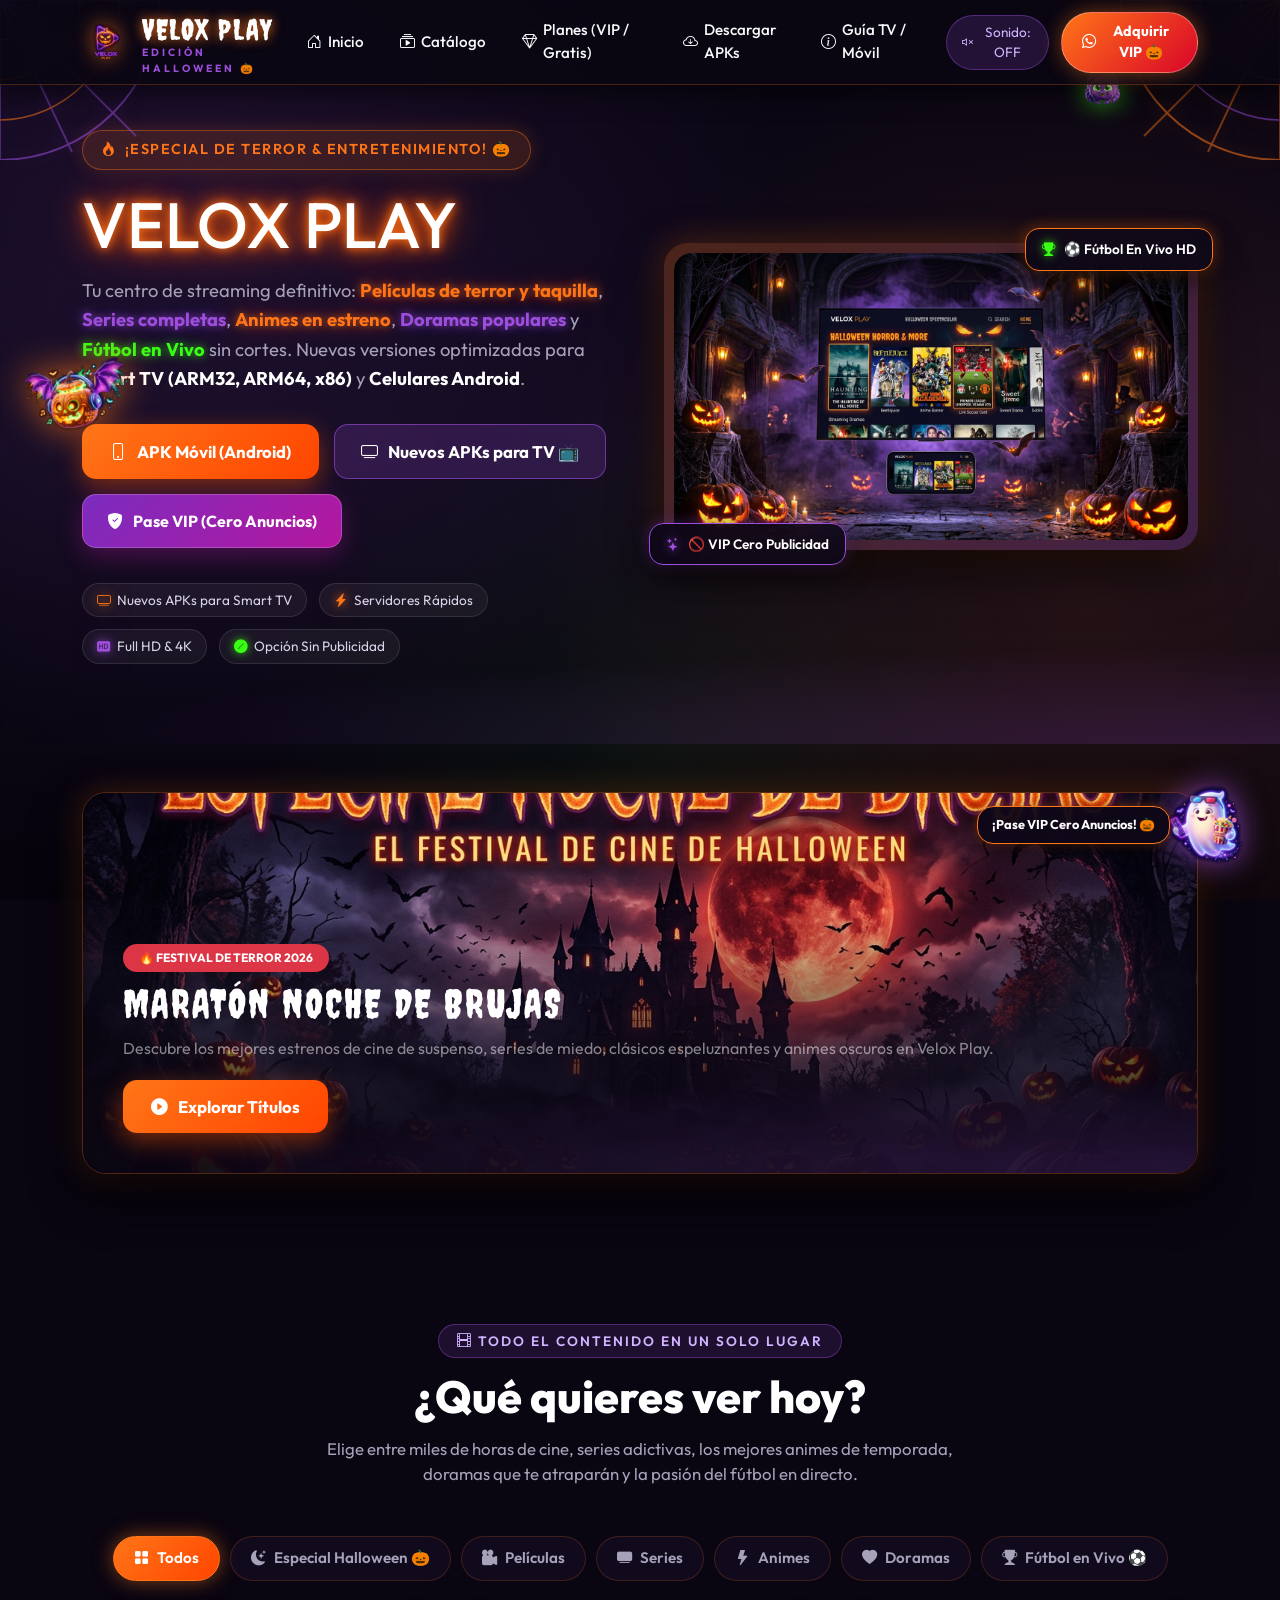
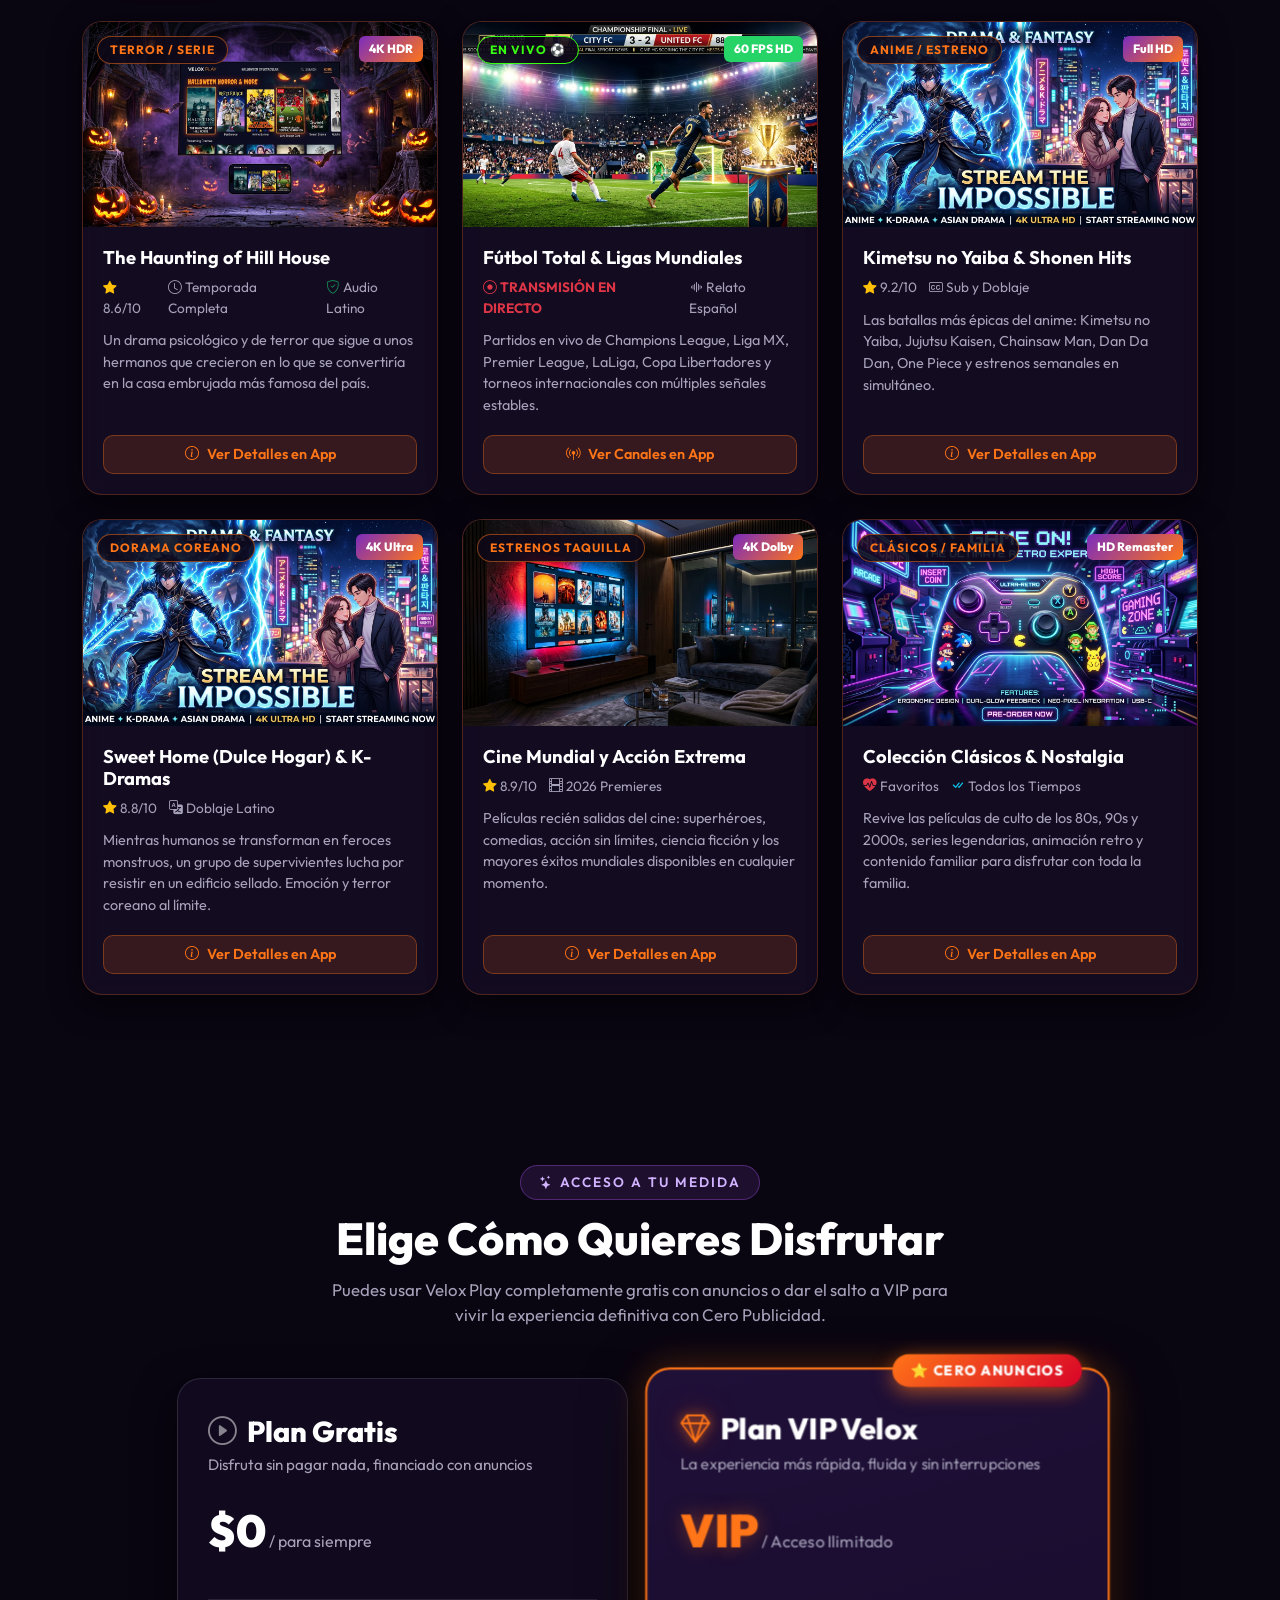
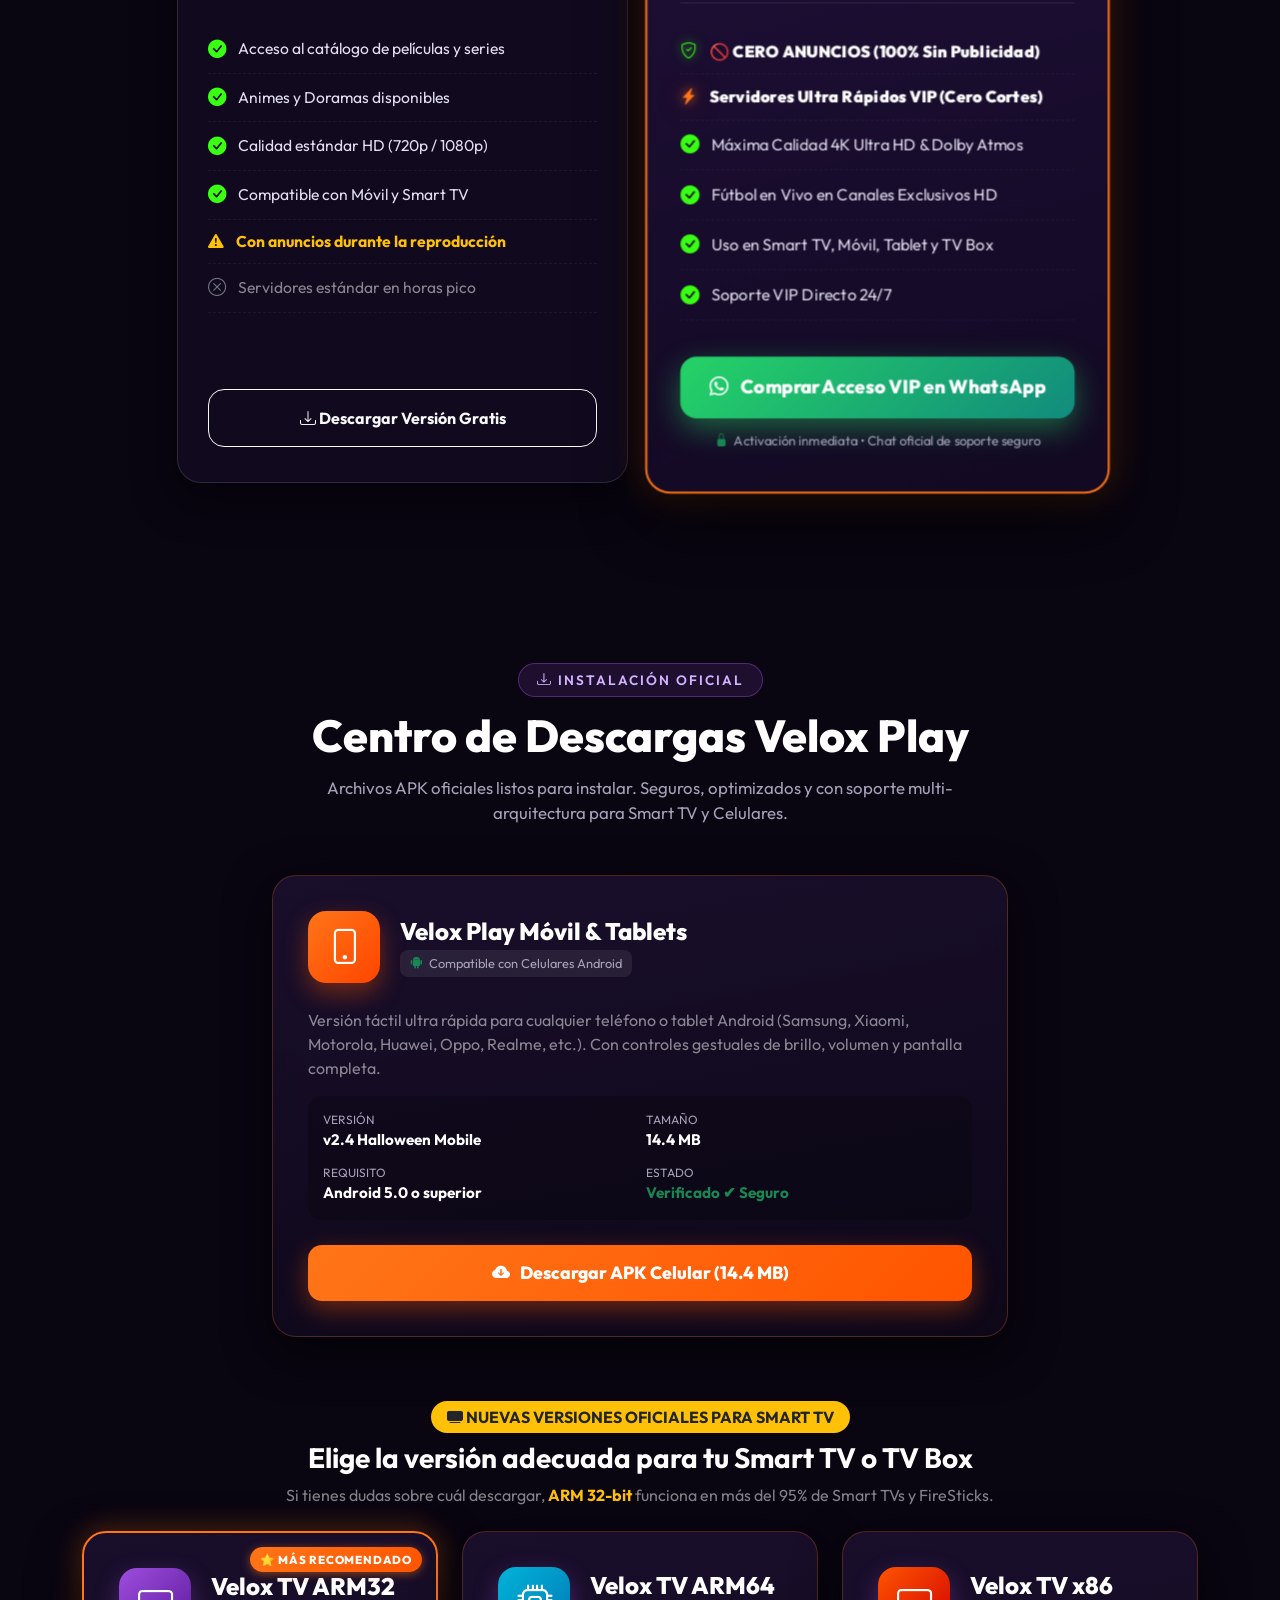
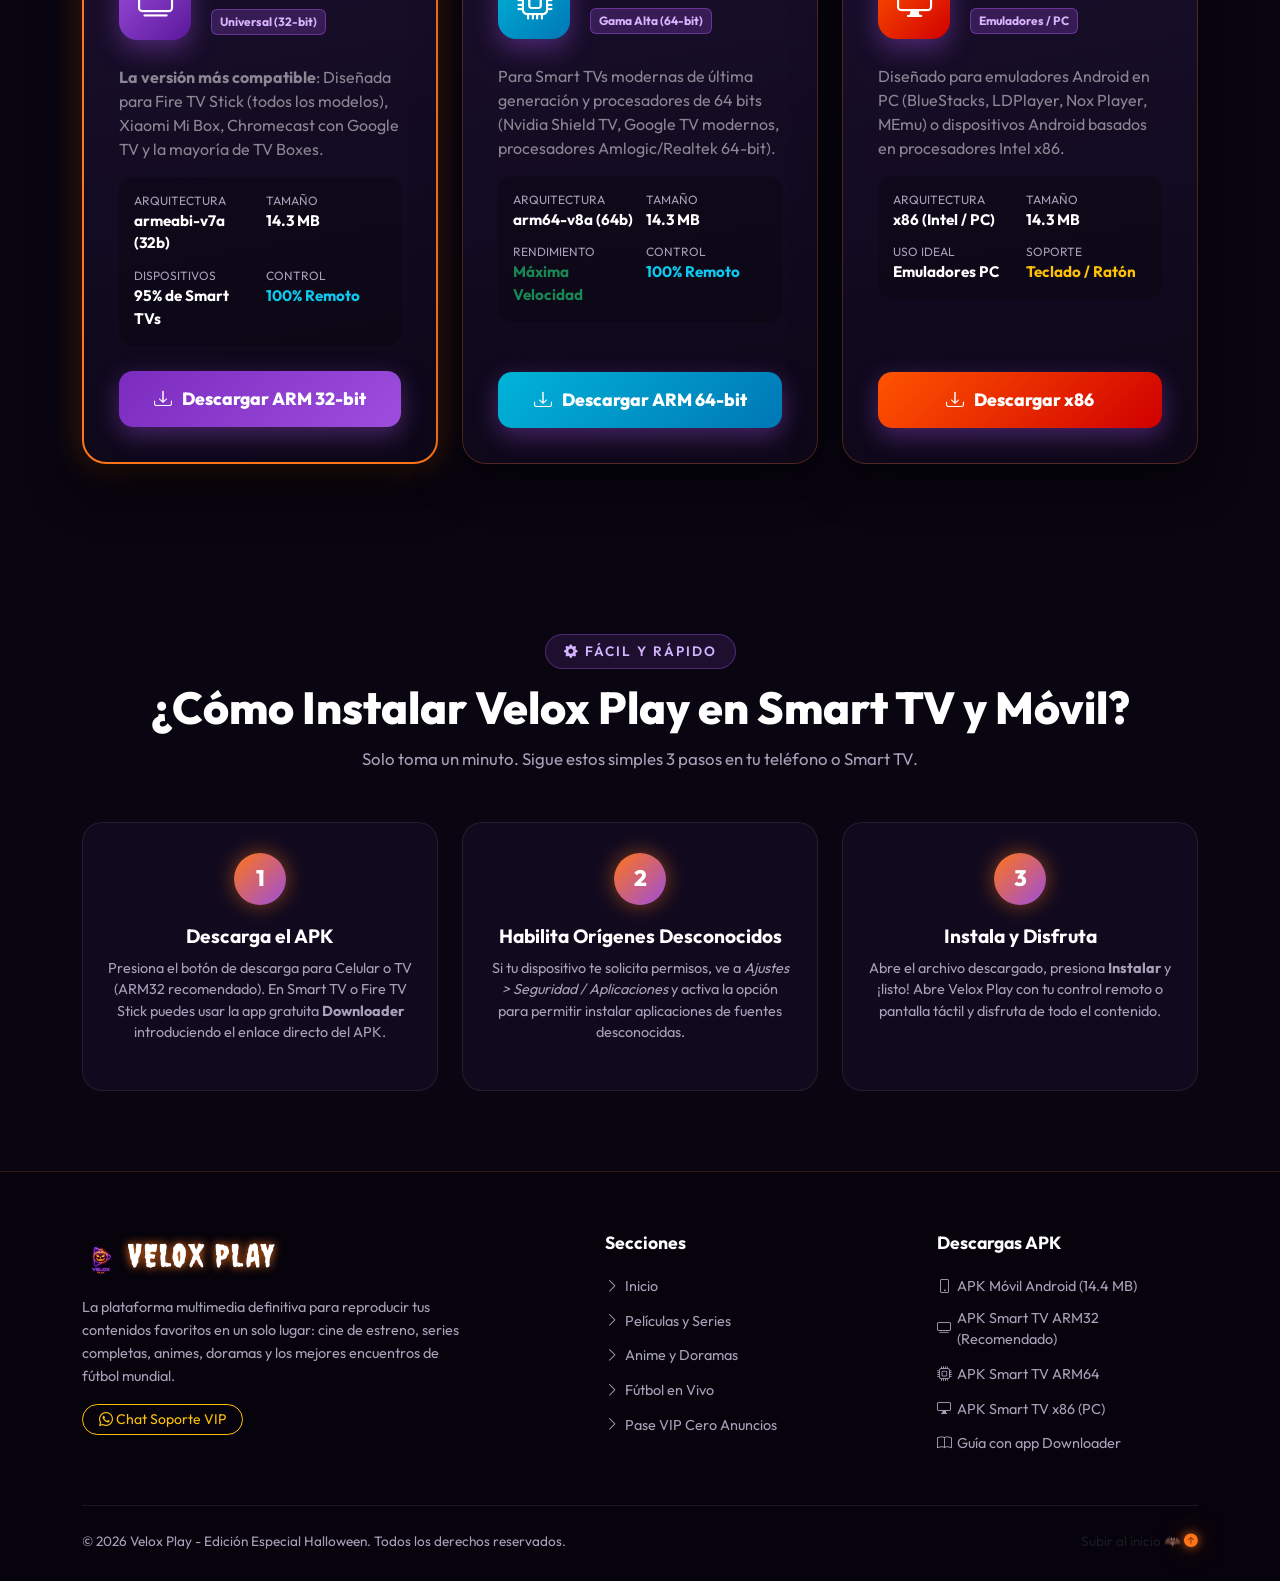
==== index.html @ fbe8f914 "Velox Play: Halloween & Navidad updates, Google verification, Analytics tags, moving animations" ====
<!DOCTYPE html>
<html lang="es">
<head>
  <meta charset="UTF-8">
  <meta name="viewport" content="width=device-width, initial-scale=1.0">
  <title>Velox Play 🎃 | Películas, Series, Anime, Doramas y Fútbol en Vivo (Edición Halloween)</title>
  <meta name="description" content="Descarga Velox Play Edición Especial Halloween. Disfruta de películas de terror y taquilla, series completas, animes, doramas y fútbol en vivo. APKs para Móvil y Smart TV (ARM32, ARM64, x86). Disponible Gratis con anuncios y VIP Cero Anuncios.">
  <meta name="keywords" content="Velox Play, streaming, peliculas terror, series, anime, doramas, futbol en vivo, halloween, apk tv arm32, apk tv arm64, apk tv x86, apk movil, vip cero anuncios">
  <meta name="theme-color" content="#ff7518">

  <!-- Google Search Console Verification -->
  <meta name="google-site-verification" content="zlQNjWE6OFHN865LurIUWlt7oC6sPOC-aTfbMzc9YiA" />

  <!-- Google Analytics / gtag.js Verification -->
  <script async src="https://www.googletagmanager.com/gtag/js?id=G-VELOXPLAY01"></script>
  <script>
    window.dataLayer = window.dataLayer || [];
    function gtag(){dataLayer.push(arguments);}
    gtag('js', new Date());

    gtag('config', 'G-VELOXPLAY01');
  </script>

  <!-- Open Graph / Redes Sociales -->
  <meta property="og:title" content="Velox Play 🎃 - Streaming de Películas, Anime, Doramas y Fútbol">
  <meta property="og:description" content="Disfruta de la mejor app de streaming para Celular y Smart TV. ¡Edición Especial Halloween!">
  <meta property="og:image" content="assets/hero_halloween.jpg">
  <meta property="og:type" content="website">

  <!-- Favicon Halloween -->
  <link rel="icon" type="image/png" href="assets/logo_halloween.png">

  <!-- Google Fonts: Creepster (Terror/Halloween) & Outfit (UI Moderna) -->
  <link rel="preconnect" href="https://fonts.googleapis.com">
  <link rel="preconnect" href="https://fonts.gstatic.com" crossorigin>
  <link href="https://fonts.googleapis.com/css2?family=Creepster&family=Outfit:wght@300;400;500;600;700;800;900&display=swap" rel="stylesheet">

  <!-- Bootstrap 5.3 CSS -->
  <link href="https://cdn.jsdelivr.net/npm/bootstrap@5.3.3/dist/css/bootstrap.min.css" rel="stylesheet" integrity="sha384-QWTKZyjpPEjISv5WaRU9OFeRpok6YctnYmDr5pNlyT2bRjXh0JMhjY6hW+ALEwIH" crossorigin="anonymous">

  <!-- Bootstrap Icons -->
  <link rel="stylesheet" href="https://cdn.jsdelivr.net/npm/bootstrap-icons@1.11.3/font/bootstrap-icons.min.css">

  <!-- Animate.css para Animaciones -->
  <link rel="stylesheet" href="https://cdnjs.cloudflare.com/ajax/libs/animate.css/4.1.1/animate.min.css"/>

  <!-- Estilos Personalizados Halloween -->
  <link rel="stylesheet" href="css/halloween.css">
</head>
<body>

  <!-- Telarañas Decorativas en las Esquinas -->
  <svg class="corner-web-left" viewBox="0 0 100 100" fill="none" xmlns="http://www.w3.org/2000/svg">
    <path d="M0,0 L100,0 M0,0 L0,100 M0,0 L85,85 M0,0 L95,45 M0,0 L45,95" stroke="#9d4edd" stroke-width="1.2" stroke-opacity="0.8"/>
    <path d="M25,0 C25,12 12,25 0,25" stroke="#ff7518" stroke-width="1" fill="none"/>
    <path d="M50,0 C50,26 26,50 0,50" stroke="#ff7518" stroke-width="1" fill="none"/>
    <path d="M75,0 C75,40 40,75 0,75" stroke="#ff7518" stroke-width="1" fill="none"/>
    <path d="M100,0 C100,55 55,100 0,100" stroke="#9d4edd" stroke-width="1.2" fill="none"/>
  </svg>

  <svg class="corner-web-right" viewBox="0 0 100 100" fill="none" xmlns="http://www.w3.org/2000/svg">
    <path d="M0,0 L100,0 M0,0 L0,100 M0,0 L85,85 M0,0 L95,45 M0,0 L45,95" stroke="#ff7518" stroke-width="1.2" stroke-opacity="0.8"/>
    <path d="M25,0 C25,12 12,25 0,25" stroke="#9d4edd" stroke-width="1" fill="none"/>
    <path d="M50,0 C50,26 26,50 0,50" stroke="#9d4edd" stroke-width="1" fill="none"/>
    <path d="M75,0 C75,40 40,75 0,75" stroke="#9d4edd" stroke-width="1" fill="none"/>
    <path d="M100,0 C100,55 55,100 0,100" stroke="#ff7518" stroke-width="1.2" fill="none"/>
  </svg>

  <!-- Canvas de Brasas y Partículas Místicas -->
  <canvas id="halloween-canvas"></canvas>

  <!-- Murciélagos Volando Animados -->
  <div class="bats-container" aria-hidden="true">
    <div class="bat">
      <svg viewBox="0 0 64 32">
        <path d="M32,16 C30,10 24,0 12,2 C0,4 2,18 10,22 C14,24 22,20 28,26 C30,28 34,28 36,26 C42,20 50,24 54,22 C62,18 64,4 52,2 C40,0 34,10 32,16 Z"/>
      </svg>
    </div>
    <div class="bat">
      <svg viewBox="0 0 64 32">
        <path d="M32,16 C30,10 24,0 12,2 C0,4 2,18 10,22 C14,24 22,20 28,26 C30,28 34,28 36,26 C42,20 50,24 54,22 C62,18 64,4 52,2 C40,0 34,10 32,16 Z"/>
      </svg>
    </div>
    <div class="bat">
      <svg viewBox="0 0 64 32">
        <path d="M32,16 C30,10 24,0 12,2 C0,4 2,18 10,22 C14,24 22,20 28,26 C30,28 34,28 36,26 C42,20 50,24 54,22 C62,18 64,4 52,2 C40,0 34,10 32,16 Z"/>
      </svg>
    </div>
    <div class="bat">
      <svg viewBox="0 0 64 32">
        <path d="M32,16 C30,10 24,0 12,2 C0,4 2,18 10,22 C14,24 22,20 28,26 C30,28 34,28 36,26 C42,20 50,24 54,22 C62,18 64,4 52,2 C40,0 34,10 32,16 Z"/>
      </svg>
    </div>
  </div>

  <!-- Brujita Voladora en Escoba (Animación Continua sin Fondo) -->
  <div class="witch-flying-container" aria-hidden="true">
    <img src="assets/witch_flying.png" alt="Brujita Voladora Velox" class="witch-img">
  </div>

  <!-- Arañita Colgante en Hilo de Seda (Animación de Balanceo y Descenso) -->
  <div class="spider-hanging-container" aria-hidden="true">
    <img src="assets/spider_hanging.png" alt="Arañita Velox Play" class="spider-img">
  </div>

  <!-- Calabaza Flotante con Alas de Murciélago y Auriculares (Sticker Interactivo) -->
  <div class="pumpkin-batwings-floating" title="¡Toca a la Calabaza Velox Play!">
    <img src="assets/pumpkin_batwings.png" alt="Calabaza Alada Velox Play" class="pumpkin-batwings-img">
  </div>

  <!-- Mascota Fantasma Flotante (Sticker Interactivo Sin Fondo) -->
  <div class="ghost-mascot-sticker" onclick="openVipWhatsApp('Sticker Fantasma')" title="¡Disfruta sin anuncios con VIP!">
    <div class="ghost-bubble">¡Pase VIP Cero Anuncios! 🎃</div>
    <img src="assets/ghost_streaming.png" alt="Fantasma Velox Play" class="ghost-img">
  </div>

  <!-- NAVBAR -->
  <nav class="navbar navbar-expand-lg navbar-dark navbar-halloween fixed-top">
    <div class="container">
      <a class="navbar-brand-custom" href="#inicio">
        <img src="assets/logo_halloween.png" alt="Velox Play Logo" class="brand-logo-img">
        <div>
          <span class="brand-text-main">VELOX PLAY</span>
          <span class="brand-text-sub">Edición Halloween 🎃</span>
        </div>
      </a>

      <button class="navbar-toggler" type="button" data-bs-toggle="collapse" data-bs-target="#navMenu" aria-controls="navMenu" aria-expanded="false" aria-label="Toggle navigation">
        <span class="navbar-toggler-icon"></span>
      </button>

      <div class="collapse navbar-collapse" id="navMenu">
        <ul class="navbar-nav ms-auto mb-2 mb-lg-0 align-items-lg-center gap-1">
          <li class="nav-item">
            <a class="nav-link nav-link-custom" href="#inicio"><i class="bi bi-house-door"></i> Inicio</a>
          </li>
          <li class="nav-item">
            <a class="nav-link nav-link-custom" href="#catalogo"><i class="bi bi-collection-play"></i> Catálogo</a>
          </li>
          <li class="nav-item">
            <a class="nav-link nav-link-custom" href="#planes"><i class="bi bi-gem"></i> Planes (VIP / Gratis)</a>
          </li>
          <li class="nav-item">
            <a class="nav-link nav-link-custom" href="#descargas"><i class="bi bi-cloud-arrow-down"></i> Descargar APKs</a>
          </li>
          <li class="nav-item">
            <a class="nav-link nav-link-custom" href="#instalacion"><i class="bi bi-info-circle"></i> Guía TV / Móvil</a>
          </li>
          <!-- Botón de Audio Sintetizado -->
          <li class="nav-item ms-lg-2 my-2 my-lg-0">
            <button id="sound-toggle-btn" class="btn-sound-toggle" title="Activar/Desactivar Sonido">
              <i class="bi bi-volume-mute"></i> <span>Sonido: OFF</span>
            </button>
          </li>
          <!-- Botón VIP Rápido en Navbar -->
          <li class="nav-item ms-lg-2">
            <button class="btn btn-nav-vip" onclick="openVipWhatsApp('Navbar')">
              <i class="bi bi-whatsapp"></i> Adquirir VIP 🎃
            </button>
          </li>
        </ul>
      </div>
    </div>
  </nav>

  <!-- HERO SECTION -->
  <header id="inicio" class="hero-section">
    <div class="container">
      <div class="row align-items-center g-5">
        <div class="col-lg-6 text-center text-lg-start">
          <div class="hero-badge animate__animated animate__fadeInDown">
            <i class="bi bi-fire"></i> ¡Especial de Terror & Entretenimiento! 🎃
          </div>

          <h1 class="neon-title mb-3">
            VELOX PLAY
          </h1>

          <p class="hero-subtitle">
            Tu centro de streaming definitivo: <strong class="glow-orange">Películas de terror y taquilla</strong>, 
            <strong class="glow-purple">Series completas</strong>, <strong class="glow-orange">Animes en estreno</strong>, 
            <strong class="glow-purple">Doramas populares</strong> y <strong class="glow-green">Fútbol en Vivo</strong> sin cortes.
            Nuevas versiones optimizadas para <strong class="text-white">Smart TV (ARM32, ARM64, x86)</strong> y <strong class="text-white">Celulares Android</strong>.
          </p>

          <!-- Botones de Acción Inmediata -->
          <div class="hero-cta-group justify-content-center justify-content-lg-start">
            <a href="apks/velox_play_movil.apk" class="btn-hero-download" download="velox_play_movil.apk">
              <i class="bi bi-phone"></i> APK Móvil (Android)
            </a>
            <a href="#descargas-tv" class="btn-hero-tv">
              <i class="bi bi-tv"></i> Nuevos APKs para TV 📺
            </a>
            <button class="btn-hero-vip" onclick="openVipWhatsApp('Hero VIP')">
              <i class="bi bi-shield-fill-check"></i> Pase VIP (Cero Anuncios)
            </button>
          </div>

          <!-- Mini Badges de Beneficios -->
          <div class="hero-badges-strip justify-content-center justify-content-lg-start">
            <span class="feature-mini-pill"><i class="bi bi-tv glow-orange"></i> Nuevos APKs para Smart TV</span>
            <span class="feature-mini-pill"><i class="bi bi-lightning-charge-fill glow-orange"></i> Servidores Rápidos</span>
            <span class="feature-mini-pill"><i class="bi bi-badge-hd-fill glow-purple"></i> Full HD & 4K</span>
            <span class="feature-mini-pill"><i class="bi bi-slash-circle-fill glow-green"></i> Opción Sin Publicidad</span>
          </div>
        </div>

        <!-- Showcase Visual con TV y Smartphone en Ambiente Halloween -->
        <div class="col-lg-6">
          <div class="hero-device-wrapper">
            <img src="assets/hero_halloween.jpg" alt="Velox Play en Smart TV y Móvil" class="hero-showcase-img">
            
            <!-- Badges Flotantes de Alto Impacto -->
            <div class="floating-showcase-badge badge-top-right">
              <i class="bi bi-trophy-fill glow-green"></i> ⚽ Fútbol En Vivo HD
            </div>
            <div class="floating-showcase-badge badge-bottom-left">
              <i class="bi bi-stars glow-purple"></i> 🚫 VIP Cero Publicidad
            </div>
          </div>
        </div>
      </div>
    </div>
    <!-- Niebla Fantasmagórica Rodante -->
    <div class="creepy-fog-overlay" aria-hidden="true"></div>
  </header>

  <!-- BANNER DESTACADO DE TEMPORADA HALLOWEEN -->
  <section class="container my-5">
    <div class="halloween-feature-banner">
      <img src="assets/halloween_special.jpg" alt="Especial Noche de Brujas" class="banner-bg-img">
      <div class="creepy-fog-overlay" aria-hidden="true"></div>
      <div class="banner-overlay-content">
        <div>
          <span class="badge bg-danger text-white px-3 py-2 rounded-pill mb-2">🔥 FESTIVAL DE TERROR 2026</span>
          <h2 class="font-spooky fs-1 text-white mb-2">MARATÓN NOCHE DE BRUJAS</h2>
          <p class="text-white-50 mb-0 max-w-500">
            Descubre los mejores estrenos de cine de suspenso, series de miedo, clásicos espeluznantes y animes oscuros en Velox Play.
          </p>
        </div>
        <div>
          <a href="#catalogo" class="btn btn-hero-download">
            <i class="bi bi-play-circle-fill"></i> Explorar Títulos
          </a>
        </div>
      </div>
    </div>
  </section>

  <!-- SECCIÓN CATÁLOGO Y CONTENIDO -->
  <section id="catalogo" class="content-section">
    <div class="container">
      <div class="section-spooky-header">
        <span class="section-badge"><i class="bi bi-film"></i> Todo el Contenido en un Solo Lugar</span>
        <h2 class="section-title">¿Qué quieres ver hoy?</h2>
        <p class="section-subtitle">
          Elige entre miles de horas de cine, series adictivas, los mejores animes de temporada, doramas que te atraparán y la pasión del fútbol en directo.
        </p>
      </div>

      <!-- Filtros por Categoría -->
      <div class="halloween-tabs-nav">
        <button class="halloween-tab-btn active" data-filter="all">
          <i class="bi bi-grid-fill"></i> Todos
        </button>
        <button class="halloween-tab-btn" data-filter="halloween">
          <i class="bi bi-moon-stars-fill"></i> Especial Halloween 🎃
        </button>
        <button class="halloween-tab-btn" data-filter="peliculas">
          <i class="bi bi-camera-reels-fill"></i> Películas
        </button>
        <button class="halloween-tab-btn" data-filter="series">
          <i class="bi bi-tv-fill"></i> Series
        </button>
        <button class="halloween-tab-btn" data-filter="anime">
          <i class="bi bi-lightning-fill"></i> Animes
        </button>
        <button class="halloween-tab-btn" data-filter="doramas">
          <i class="bi bi-heart-fill"></i> Doramas
        </button>
        <button class="halloween-tab-btn" data-filter="futbol">
          <i class="bi bi-trophy-fill"></i> Fútbol en Vivo ⚽
        </button>
      </div>

      <!-- Tarjetas de Contenido Interactivas -->
      <div class="row g-4" id="contentCardsGrid">

        <!-- 1. Especial Halloween: The Haunting of Hill House -->
        <div class="col-md-6 col-lg-4 content-card-col" data-category="halloween series">
          <div class="content-card">
            <div class="content-card-poster">
              <img src="assets/hero_halloween.jpg" alt="Terror en Hill House">
              <span class="card-badge-category">Terror / Serie</span>
              <span class="card-badge-quality">4K HDR</span>
              <div class="card-play-overlay">
                <div class="play-circle-btn"><i class="bi bi-play-fill"></i></div>
              </div>
            </div>
            <div class="content-card-body">
              <h3 class="card-title-custom">The Haunting of Hill House</h3>
              <div class="card-info-meta">
                <span><i class="bi bi-star-fill text-warning"></i> 8.6/10</span>
                <span><i class="bi bi-clock"></i> Temporada Completa</span>
                <span><i class="bi bi-shield-check text-success"></i> Audio Latino</span>
              </div>
              <p class="card-desc-custom">
                Un drama psicológico y de terror que sigue a unos hermanos que crecieron en lo que se convertiría en la casa embrujada más famosa del país.
              </p>
              <button class="btn-card-action btn-preview-trigger" 
                      data-title="The Haunting of Hill House"
                      data-category="Especial Halloween / Series"
                      data-quality="4K Ultra HD"
                      data-desc="Una obra maestra del terror contemporáneo disponible con todos sus episodios en audio latino y subtitulado sin cortes."
                      data-img="assets/hero_halloween.jpg">
                <i class="bi bi-info-circle"></i> Ver Detalles en App
              </button>
            </div>
          </div>
        </div>

        <!-- 2. Fútbol en Vivo: Champions League & Clásicos -->
        <div class="col-md-6 col-lg-4 content-card-col" data-category="futbol deportes">
          <div class="content-card">
            <div class="content-card-poster">
              <img src="assets/soccer_banner.jpg" alt="Fútbol En Vivo">
              <span class="card-badge-category" style="color: #39ff14; border-color: #39ff14;">EN VIVO ⚽</span>
              <span class="card-badge-quality" style="background: #25d366;">60 FPS HD</span>
              <div class="card-play-overlay">
                <div class="play-circle-btn" style="background: #25d366;"><i class="bi bi-broadcast"></i></div>
              </div>
            </div>
            <div class="content-card-body">
              <h3 class="card-title-custom">Fútbol Total & Ligas Mundiales</h3>
              <div class="card-info-meta">
                <span class="text-danger fw-bold"><i class="bi bi-record-circle"></i> TRANSMISIÓN EN DIRECTO</span>
                <span><i class="bi bi-soundwave"></i> Relato Español</span>
              </div>
              <p class="card-desc-custom">
                Partidos en vivo de Champions League, Liga MX, Premier League, LaLiga, Copa Libertadores y torneos internacionales con múltiples señales estables.
              </p>
              <button class="btn-card-action btn-preview-trigger"
                      data-title="Señales Deportivas en Directo"
                      data-category="Fútbol y Deportes en Vivo"
                      data-quality="1080p 60 FPS"
                      data-desc="Canales deportivos exclusivos 24/7 sin caídas para ver todos los partidos de tu equipo favorito en pantalla gigante o celular."
                      data-img="assets/soccer_banner.jpg">
                <i class="bi bi-broadcast-pin"></i> Ver Canales en App
              </button>
            </div>
          </div>
        </div>

        <!-- 3. Anime Especial: Demon Slayer & Jujutsu Kaisen -->
        <div class="col-md-6 col-lg-4 content-card-col" data-category="anime">
          <div class="content-card">
            <div class="content-card-poster">
              <img src="assets/anime_dorama.jpg" alt="Anime Demon Slayer">
              <span class="card-badge-category">Anime / Estreno</span>
              <span class="card-badge-quality">Full HD</span>
              <div class="card-play-overlay">
                <div class="play-circle-btn"><i class="bi bi-play-fill"></i></div>
              </div>
            </div>
            <div class="content-card-body">
              <h3 class="card-title-custom">Kimetsu no Yaiba & Shonen Hits</h3>
              <div class="card-info-meta">
                <span><i class="bi bi-star-fill text-warning"></i> 9.2/10</span>
                <span><i class="bi bi-badge-cc"></i> Sub y Doblaje</span>
              </div>
              <p class="card-desc-custom">
                Las batallas más épicas del anime: Kimetsu no Yaiba, Jujutsu Kaisen, Chainsaw Man, Dan Da Dan, One Piece y estrenos semanales en simultáneo.
              </p>
              <button class="btn-card-action btn-preview-trigger"
                      data-title="Anime Zone: Demon Slayer & Hits"
                      data-category="Anime en Emisión y Finalizados"
                      data-quality="Full HD 1080p"
                      data-desc="Capítulos estrenados al día, catálogo completo de películas de anime, audio original en japonés subtitulado y doblajes latinos oficiales."
                      data-img="assets/anime_dorama.jpg">
                <i class="bi bi-info-circle"></i> Ver Detalles en App
              </button>
            </div>
          </div>
        </div>

        <!-- 4. Doramas: Sweet Home & Estamos Muertos -->
        <div class="col-md-6 col-lg-4 content-card-col" data-category="doramas series halloween">
          <div class="content-card">
            <div class="content-card-poster">
              <img src="assets/anime_dorama.jpg" alt="Dorama Sweet Home">
              <span class="card-badge-category">Dorama Coreano</span>
              <span class="card-badge-quality">4K Ultra</span>
              <div class="card-play-overlay">
                <div class="play-circle-btn"><i class="bi bi-play-fill"></i></div>
              </div>
            </div>
            <div class="content-card-body">
              <h3 class="card-title-custom">Sweet Home (Dulce Hogar) & K-Dramas</h3>
              <div class="card-info-meta">
                <span><i class="bi bi-star-fill text-warning"></i> 8.8/10</span>
                <span><i class="bi bi-translate"></i> Doblaje Latino</span>
              </div>
              <p class="card-desc-custom">
                Mientras humanos se transforman en feroces monstruos, un grupo de supervivientes lucha por resistir en un edificio sellado. Emoción y terror coreano al límite.
              </p>
              <button class="btn-card-action btn-preview-trigger"
                      data-title="Sweet Home & K-Dramas Exclusivos"
                      data-category="Doramas / K-Drama"
                      data-quality="4K Ultra HD"
                      data-desc="Los mejores doramas de amor, fantasía, apocalipsis zombie y comedia romántica con subtítulos profesionales y doblaje."
                      data-img="assets/anime_dorama.jpg">
                <i class="bi bi-info-circle"></i> Ver Detalles en App
              </button>
            </div>
          </div>
        </div>

        <!-- 5. Películas de Taquilla & Estrenos -->
        <div class="col-md-6 col-lg-4 content-card-col" data-category="peliculas">
          <div class="content-card">
            <div class="content-card-poster">
              <img src="assets/hero_bg.jpg" alt="Películas de Taquilla">
              <span class="card-badge-category">Estrenos Taquilla</span>
              <span class="card-badge-quality">4K Dolby</span>
              <div class="card-play-overlay">
                <div class="play-circle-btn"><i class="bi bi-play-fill"></i></div>
              </div>
            </div>
            <div class="content-card-body">
              <h3 class="card-title-custom">Cine Mundial y Acción Extrema</h3>
              <div class="card-info-meta">
                <span><i class="bi bi-star-fill text-warning"></i> 8.9/10</span>
                <span><i class="bi bi-film"></i> 2026 Premieres</span>
              </div>
              <p class="card-desc-custom">
                Películas recién salidas del cine: superhéroes, comedias, acción sin límites, ciencia ficción y los mayores éxitos mundiales disponibles en cualquier momento.
              </p>
              <button class="btn-card-action btn-preview-trigger"
                      data-title="Películas de Taquilla 2026"
                      data-category="Cine y Estrenos"
                      data-quality="4K Ultra HD + Dolby Atmos"
                      data-desc="Disfruta del catálogo de cine más amplio en tu idioma y con la mejor resolución disponible."
                      data-img="assets/hero_bg.jpg">
                <i class="bi bi-info-circle"></i> Ver Detalles en App
              </button>
            </div>
          </div>
        </div>

        <!-- 6. Retro & Entretenimiento Familiar -->
        <div class="col-md-6 col-lg-4 content-card-col" data-category="series peliculas">
          <div class="content-card">
            <div class="content-card-poster">
              <img src="assets/retro_games.jpg" alt="Clásicos y Entretenimiento">
              <span class="card-badge-category">Clásicos / Familia</span>
              <span class="card-badge-quality">HD Remaster</span>
              <div class="card-play-overlay">
                <div class="play-circle-btn"><i class="bi bi-play-fill"></i></div>
              </div>
            </div>
            <div class="content-card-body">
              <h3 class="card-title-custom">Colección Clásicos & Nostalgia</h3>
              <div class="card-info-meta">
                <span><i class="bi bi-heart-pulse-fill text-danger"></i> Favoritos</span>
                <span><i class="bi bi-check-all text-info"></i> Todos los Tiempos</span>
              </div>
              <p class="card-desc-custom">
                Revive las películas de culto de los 80s, 90s y 2000s, series legendarias, animación retro y contenido familiar para disfrutar con toda la familia.
              </p>
              <button class="btn-card-action btn-preview-trigger"
                      data-title="Colección Retro & Clásicos"
                      data-category="Clásicos y Familia"
                      data-quality="HD Remasterizado"
                      data-desc="Títulos que marcaron generaciones listos para ver con excelente sonido y video remasterizado."
                      data-img="assets/retro_games.jpg">
                <i class="bi bi-info-circle"></i> Ver Detalles en App
              </button>
            </div>
          </div>
        </div>

      </div>
    </div>
  </section>

  <!-- SECCIÓN PLANES (GRATIS vs VIP) -->
  <section id="planes" class="pricing-section">
    <div class="container">
      <div class="section-spooky-header">
        <span class="section-badge"><i class="bi bi-stars"></i> Acceso a Tu Medida</span>
        <h2 class="section-title">Elige Cómo Quieres Disfrutar</h2>
        <p class="section-subtitle">
          Puedes usar Velox Play completamente gratis con anuncios o dar el salto a VIP para vivir la experiencia definitiva con Cero Publicidad.
        </p>
      </div>

      <div class="row g-4 align-items-stretch justify-content-center">
        <!-- PLAN GRATIS CON ANUNCIOS -->
        <div class="col-lg-5 col-md-6">
          <div class="pricing-card-free">
            <div class="plan-header">
              <h3 class="plan-title"><i class="bi bi-play-circle text-white-50"></i> Plan Gratis</h3>
              <p class="plan-tagline">Disfruta sin pagar nada, financiado con anuncios</p>
              <div class="plan-price-box">
                <span class="plan-price-free">$0</span>
                <span class="plan-period">/ para siempre</span>
              </div>
            </div>

            <ul class="plan-features-list">
              <li class="plan-feature-item">
                <i class="bi bi-check-circle-fill"></i> Acceso al catálogo de películas y series
              </li>
              <li class="plan-feature-item">
                <i class="bi bi-check-circle-fill"></i> Animes y Doramas disponibles
              </li>
              <li class="plan-feature-item">
                <i class="bi bi-check-circle-fill"></i> Calidad estándar HD (720p / 1080p)
              </li>
              <li class="plan-feature-item">
                <i class="bi bi-check-circle-fill"></i> Compatible con Móvil y Smart TV
              </li>
              <li class="plan-feature-item text-warning">
                <i class="bi bi-exclamation-triangle-fill text-warning"></i> <strong>Con anuncios durante la reproducción</strong>
              </li>
              <li class="plan-feature-item text-white-50">
                <i class="bi bi-x-circle"></i> Servidores estándar en horas pico
              </li>
            </ul>

            <a href="#descargas" class="btn btn-outline-light w-100 py-3 rounded-4 fw-bold">
              <i class="bi bi-download"></i> Descargar Versión Gratis
            </a>
          </div>
        </div>

        <!-- PLAN VIP CERO ANUNCIOS -->
        <div class="col-lg-5 col-md-6">
          <div class="pricing-card-vip">
            <div class="vip-ribbon">⭐ CERO ANUNCIOS</div>

            <div class="plan-header">
              <h3 class="plan-title"><i class="bi bi-gem glow-orange"></i> Plan VIP Velox</h3>
              <p class="plan-tagline">La experiencia más rápida, fluida y sin interrupciones</p>
              <div class="plan-price-box">
                <span class="plan-price-vip">VIP</span>
                <span class="plan-period">/ Acceso Ilimitado</span>
              </div>
            </div>

            <ul class="plan-features-list">
              <li class="plan-feature-item highlight-vip">
                <i class="bi bi-shield-check glow-green"></i> <strong>🚫 CERO ANUNCIOS (100% Sin Publicidad)</strong>
              </li>
              <li class="plan-feature-item highlight-vip">
                <i class="bi bi-lightning-charge-fill glow-orange"></i> <strong>Servidores Ultra Rápidos VIP (Cero Cortes)</strong>
              </li>
              <li class="plan-feature-item">
                <i class="bi bi-check-circle-fill"></i> Máxima Calidad 4K Ultra HD & Dolby Atmos
              </li>
              <li class="plan-feature-item">
                <i class="bi bi-check-circle-fill"></i> Fútbol en Vivo en Canales Exclusivos HD
              </li>
              <li class="plan-feature-item">
                <i class="bi bi-check-circle-fill"></i> Uso en Smart TV, Móvil, Tablet y TV Box
              </li>
              <li class="plan-feature-item">
                <i class="bi bi-check-circle-fill"></i> Soporte VIP Directo 24/7
              </li>
            </ul>

            <!-- BOTÓN DE COMPRA VÍA WHATSAPP SIN EXPOSICIÓN DEL NÚMERO -->
            <button class="btn-buy-vip-whatsapp" onclick="openVipWhatsApp('Tarjeta VIP')">
              <i class="bi bi-whatsapp"></i> Comprar Acceso VIP en WhatsApp
            </button>

            <div class="vip-security-note">
              <i class="bi bi-lock-fill text-success"></i> Activación inmediata • Chat oficial de soporte seguro
            </div>
          </div>
        </div>
      </div>
    </div>
  </section>

  <!-- SECCIÓN DESCARGAS (NUEVOS APKS SMART TV & MÓVIL) -->
  <section id="descargas" class="download-section">
    <div class="container">
      <div class="section-spooky-header">
        <span class="section-badge"><i class="bi bi-download"></i> Instalación Oficial</span>
        <h2 class="section-title">Centro de Descargas Velox Play</h2>
        <p class="section-subtitle">
          Archivos APK oficiales listos para instalar. Seguros, optimizados y con soporte multi-arquitectura para Smart TV y Celulares.
        </p>
      </div>

      <!-- DESCARGA PRINCIPAL CELULAR -->
      <div class="row g-4 justify-content-center mb-5">
        <div class="col-lg-8">
          <div class="apk-card">
            <div class="apk-card-top">
              <div class="apk-icon-box mobile-icon">
                <i class="bi bi-phone"></i>
              </div>
              <div class="apk-title-info">
                <h3>Velox Play Móvil & Tablets</h3>
                <span class="apk-meta-badge"><i class="bi bi-android2 text-success"></i> Compatible con Celulares Android</span>
              </div>
            </div>

            <p class="text-white-50 mb-3">
              Versión táctil ultra rápida para cualquier teléfono o tablet Android (Samsung, Xiaomi, Motorola, Huawei, Oppo, Realme, etc.). Con controles gestuales de brillo, volumen y pantalla completa.
            </p>

            <div class="apk-details-grid">
              <div class="apk-detail-item">
                <span class="apk-detail-label">Versión</span>
                <span class="apk-detail-val">v2.4 Halloween Mobile</span>
              </div>
              <div class="apk-detail-item">
                <span class="apk-detail-label">Tamaño</span>
                <span class="apk-detail-val">14.4 MB</span>
              </div>
              <div class="apk-detail-item">
                <span class="apk-detail-label">Requisito</span>
                <span class="apk-detail-val">Android 5.0 o superior</span>
              </div>
              <div class="apk-detail-item">
                <span class="apk-detail-label">Estado</span>
                <span class="apk-detail-val text-success">Verificado ✔ Seguro</span>
              </div>
            </div>

            <a href="apks/velox_play_movil.apk" class="btn-apk-download" download="velox_play_movil.apk">
              <i class="bi bi-cloud-arrow-down-fill"></i> Descargar APK Celular (14.4 MB)
            </a>
          </div>
        </div>
      </div>

      <!-- NUEVAS VERSIONES DE SMART TV (ARM32, ARM64, X86) -->
      <div id="descargas-tv" class="pt-3">
        <div class="text-center mb-4">
          <span class="badge bg-warning text-dark px-3 py-2 rounded-pill fw-bold text-uppercase fs-6">
            <i class="bi bi-tv-fill"></i> Nuevas Versiones Oficiales para Smart TV
          </span>
          <h3 class="text-white fw-bold mt-2">Elige la versión adecuada para tu Smart TV o TV Box</h3>
          <p class="text-white-50">Si tienes dudas sobre cuál descargar, <strong class="text-warning">ARM 32-bit</strong> funciona en más del 95% de Smart TVs y FireSticks.</p>
        </div>

        <div class="row g-4 justify-content-center">

          <!-- 1. TV ARM 32-BIT (RECOMENDADO / MÁS COMPATIBLE) -->
          <div class="col-lg-4 col-md-6">
            <div class="apk-card apk-card-tv-recommended">
              <div class="recommended-arch-tag">⭐ Más Recomendado</div>
              <div class="apk-card-top">
                <div class="apk-icon-box tv-icon">
                  <i class="bi bi-tv"></i>
                </div>
                <div class="apk-title-info">
                  <h3>Velox TV ARM32</h3>
                  <span class="arch-pill">Universal (32-bit)</span>
                </div>
              </div>

              <p class="text-white-50 mb-3">
                <strong>La versión más compatible</strong>: Diseñada para Fire TV Stick (todos los modelos), Xiaomi Mi Box, Chromecast con Google TV y la mayoría de TV Boxes.
              </p>

              <div class="apk-details-grid">
                <div class="apk-detail-item">
                  <span class="apk-detail-label">Arquitectura</span>
                  <span class="apk-detail-val">armeabi-v7a (32b)</span>
                </div>
                <div class="apk-detail-item">
                  <span class="apk-detail-label">Tamaño</span>
                  <span class="apk-detail-val">14.3 MB</span>
                </div>
                <div class="apk-detail-item">
                  <span class="apk-detail-label">Dispositivos</span>
                  <span class="apk-detail-val">95% de Smart TVs</span>
                </div>
                <div class="apk-detail-item">
                  <span class="apk-detail-label">Control</span>
                  <span class="apk-detail-val text-info">100% Remoto</span>
                </div>
              </div>

              <a href="apks/velox_play_tv_arm32.apk" class="btn-apk-download btn-tv-download" download="velox_play_tv_arm32.apk">
                <i class="bi bi-download"></i> Descargar ARM 32-bit
              </a>
            </div>
          </div>

          <!-- 2. TV ARM 64-BIT (SMART TV DE GAMA ALTA) -->
          <div class="col-lg-4 col-md-6">
            <div class="apk-card">
              <div class="apk-card-top">
                <div class="apk-icon-box tv-icon" style="background: linear-gradient(135deg, #00b4d8 0%, #0077b6 100%);">
                  <i class="bi bi-cpu"></i>
                </div>
                <div class="apk-title-info">
                  <h3>Velox TV ARM64</h3>
                  <span class="arch-pill">Gama Alta (64-bit)</span>
                </div>
              </div>

              <p class="text-white-50 mb-3">
                Para Smart TVs modernas de última generación y procesadores de 64 bits (Nvidia Shield TV, Google TV modernos, procesadores Amlogic/Realtek 64-bit).
              </p>

              <div class="apk-details-grid">
                <div class="apk-detail-item">
                  <span class="apk-detail-label">Arquitectura</span>
                  <span class="apk-detail-val">arm64-v8a (64b)</span>
                </div>
                <div class="apk-detail-item">
                  <span class="apk-detail-label">Tamaño</span>
                  <span class="apk-detail-val">14.3 MB</span>
                </div>
                <div class="apk-detail-item">
                  <span class="apk-detail-label">Rendimiento</span>
                  <span class="apk-detail-val text-success">Máxima Velocidad</span>
                </div>
                <div class="apk-detail-item">
                  <span class="apk-detail-label">Control</span>
                  <span class="apk-detail-val text-info">100% Remoto</span>
                </div>
              </div>

              <a href="apks/velox_play_tv_arm64.apk" class="btn-apk-download btn-tv-download" style="background: linear-gradient(135deg, #00b4d8 0%, #0077b6 100%);" download="velox_play_tv_arm64.apk">
                <i class="bi bi-download"></i> Descargar ARM 64-bit
              </a>
            </div>
          </div>

          <!-- 3. TV X86 (EMULADORES Y CHIPS INTEL) -->
          <div class="col-lg-4 col-md-6">
            <div class="apk-card">
              <div class="apk-card-top">
                <div class="apk-icon-box tv-icon" style="background: linear-gradient(135deg, #ff5400 0%, #d00000 100%);">
                  <i class="bi bi-display"></i>
                </div>
                <div class="apk-title-info">
                  <h3>Velox TV x86</h3>
                  <span class="arch-pill">Emuladores / PC</span>
                </div>
              </div>

              <p class="text-white-50 mb-3">
                Diseñado para emuladores Android en PC (BlueStacks, LDPlayer, Nox Player, MEmu) o dispositivos Android basados en procesadores Intel x86.
              </p>

              <div class="apk-details-grid">
                <div class="apk-detail-item">
                  <span class="apk-detail-label">Arquitectura</span>
                  <span class="apk-detail-val">x86 (Intel / PC)</span>
                </div>
                <div class="apk-detail-item">
                  <span class="apk-detail-label">Tamaño</span>
                  <span class="apk-detail-val">14.3 MB</span>
                </div>
                <div class="apk-detail-item">
                  <span class="apk-detail-label">Uso Ideal</span>
                  <span class="apk-detail-val">Emuladores PC</span>
                </div>
                <div class="apk-detail-item">
                  <span class="apk-detail-label">Soporte</span>
                  <span class="apk-detail-val text-warning">Teclado / Ratón</span>
                </div>
              </div>

              <a href="apks/velox_play_tv_x86.apk" class="btn-apk-download btn-tv-download" style="background: linear-gradient(135deg, #ff5400 0%, #d00000 100%);" download="velox_play_tv_x86.apk">
                <i class="bi bi-download"></i> Descargar x86
              </a>
            </div>
          </div>

        </div>
      </div>

    </div>
  </section>

  <!-- SECCIÓN GUÍA DE INSTALACIÓN RÁPIDA -->
  <section id="instalacion" class="install-guide-section">
    <div class="container">
      <div class="section-spooky-header">
        <span class="section-badge"><i class="bi bi-gear-fill"></i> Fácil y Rápido</span>
        <h2 class="section-title">¿Cómo Instalar Velox Play en Smart TV y Móvil?</h2>
        <p class="section-subtitle">
          Solo toma un minuto. Sigue estos simples 3 pasos en tu teléfono o Smart TV.
        </p>
      </div>

      <div class="row g-4">
        <div class="col-md-4">
          <div class="guide-step-card">
            <div class="guide-step-number">1</div>
            <h3 class="guide-step-title">Descarga el APK</h3>
            <p class="guide-step-desc">
              Presiona el botón de descarga para Celular o TV (ARM32 recomendado). En Smart TV o Fire TV Stick puedes usar la app gratuita <strong>Downloader</strong> introduciendo el enlace directo del APK.
            </p>
          </div>
        </div>

        <div class="col-md-4">
          <div class="guide-step-card">
            <div class="guide-step-number">2</div>
            <h3 class="guide-step-title">Habilita Orígenes Desconocidos</h3>
            <p class="guide-step-desc">
              Si tu dispositivo te solicita permisos, ve a <em>Ajustes > Seguridad / Aplicaciones</em> y activa la opción para permitir instalar aplicaciones de fuentes desconocidas.
            </p>
          </div>
        </div>

        <div class="col-md-4">
          <div class="guide-step-card">
            <div class="guide-step-number">3</div>
            <h3 class="guide-step-title">Instala y Disfruta</h3>
            <p class="guide-step-desc">
              Abre el archivo descargado, presiona <strong>Instalar</strong> y ¡listo! Abre Velox Play con tu control remoto o pantalla táctil y disfruta de todo el contenido.
            </p>
          </div>
        </div>
      </div>
    </div>
  </section>

  <!-- MODAL DE PREVIEW / DETALLES DE CONTENIDO -->
  <div class="modal fade modal-halloween" id="previewModal" tabindex="-1" aria-labelledby="modalContentTitle" aria-hidden="true">
    <div class="modal-dialog modal-dialog-centered">
      <div class="modal-content">
        <div class="modal-header">
          <h5 class="modal-title font-spooky fs-4 glow-orange" id="modalContentTitle">Detalles del Título</h5>
          <button type="button" class="btn-close btn-close-white" data-bs-dismiss="modal" aria-label="Close"></button>
        </div>
        <div class="modal-body">
          <img id="modalContentImg" src="" alt="Preview" class="img-fluid rounded-3 mb-3 w-100" style="max-height: 220px; object-fit: cover;">
          <div class="d-flex justify-content-between align-items-center mb-2">
            <span class="badge bg-warning text-dark" id="modalContentCategory">Categoría</span>
            <span class="badge bg-info text-dark" id="modalContentQuality">4K Ultra HD</span>
          </div>
          <p class="text-white-50" id="modalContentDesc">
            Sinopsis y detalles del contenido.
          </p>
          <div class="alert alert-dark border-warning d-flex align-items-center gap-2 mb-0" style="background: rgba(255,117,24,0.1);">
            <i class="bi bi-info-circle-fill glow-orange fs-4"></i>
            <small class="text-white">Para ver este título completo en audio latino y sin publicidad, descárgalo en Velox Play.</small>
          </div>
        </div>
        <div class="modal-footer justify-content-between">
          <button type="button" class="btn btn-outline-secondary" data-bs-dismiss="modal">Cerrar</button>
          <a href="#descargas" class="btn btn-hero-download py-2" data-bs-dismiss="modal">
            <i class="bi bi-download"></i> Descargar en Velox Play
          </a>
        </div>
      </div>
    </div>
  </div>

  <!-- FOOTER -->
  <footer class="footer-halloween">
    <div class="container">
      <div class="row g-4 justify-content-between">
        <div class="col-lg-5">
          <div class="d-flex align-items-center gap-2 mb-2">
            <img src="assets/logo_halloween.png" alt="Velox Play" style="width: 38px; height: 38px;">
            <span class="footer-brand-title">VELOX PLAY</span>
          </div>
          <p class="footer-desc">
            La plataforma multimedia definitiva para reproducir tus contenidos favoritos en un solo lugar: cine de estreno, series completas, animes, doramas y los mejores encuentros de fútbol mundial.
          </p>
          <div class="d-flex gap-3">
            <button class="btn btn-sm btn-outline-warning rounded-pill px-3" onclick="openVipWhatsApp('Footer')">
              <i class="bi bi-whatsapp"></i> Chat Soporte VIP
            </button>
          </div>
        </div>

        <div class="col-lg-3 col-6">
          <h4 class="footer-links-title">Secciones</h4>
          <ul class="footer-links-list">
            <li><a href="#inicio"><i class="bi bi-chevron-right"></i> Inicio</a></li>
            <li><a href="#catalogo"><i class="bi bi-chevron-right"></i> Películas y Series</a></li>
            <li><a href="#catalogo"><i class="bi bi-chevron-right"></i> Anime y Doramas</a></li>
            <li><a href="#catalogo"><i class="bi bi-chevron-right"></i> Fútbol en Vivo</a></li>
            <li><a href="#planes"><i class="bi bi-chevron-right"></i> Pase VIP Cero Anuncios</a></li>
          </ul>
        </div>

        <div class="col-lg-3 col-6">
          <h4 class="footer-links-title">Descargas APK</h4>
          <ul class="footer-links-list">
            <li><a href="apks/velox_play_movil.apk" download><i class="bi bi-phone"></i> APK Móvil Android (14.4 MB)</a></li>
            <li><a href="apks/velox_play_tv_arm32.apk" download><i class="bi bi-tv"></i> APK Smart TV ARM32 (Recomendado)</a></li>
            <li><a href="apks/velox_play_tv_arm64.apk" download><i class="bi bi-cpu"></i> APK Smart TV ARM64</a></li>
            <li><a href="apks/velox_play_tv_x86.apk" download><i class="bi bi-display"></i> APK Smart TV x86 (PC)</a></li>
            <li><a href="#instalacion"><i class="bi bi-book"></i> Guía con app Downloader</a></li>
          </ul>
        </div>
      </div>

      <div class="footer-bottom-bar">
        <div class="d-flex flex-column flex-md-row justify-content-between align-items-center gap-3">
          <div>
            © 2026 Velox Play - Edición Especial Halloween. Todos los derechos reservados.
          </div>
          <div>
            <a href="#inicio" class="text-decoration-none text-muted" title="Subir al inicio">
              Subir al inicio 🦇 <i class="bi bi-arrow-up-circle-fill glow-orange"></i>
            </a>
          </div>
        </div>
      </div>
    </div>
  </footer>

  <!-- Bootstrap 5.3 Bundle JS -->
  <script src="https://cdn.jsdelivr.net/npm/bootstrap@5.3.3/dist/js/bootstrap.bundle.min.js" integrity="sha384-YvpcrYf0tY3lHB60NNkmXc5s9fDVZLESaAA55NDzOxhy9GkcIdslK1eN7N6jIeHz" crossorigin="anonymous"></script>

  <!-- JavaScript Personalizado Halloween -->
  <script src="js/halloween.js"></script>
</body>
</html>
---- css/halloween.css ----
/* ===================================================================
   VELOX PLAY - EDICIÓN ESPECIAL HALLOWEEN
   Estilos Principales, Efectos Spooky, Neón y Animaciones
   =================================================================== */

:root {
  --halloween-orange: #ff7518;
  --halloween-orange-glow: #ff5400;
  --halloween-purple: #9d4edd;
  --halloween-purple-deep: #5a189a;
  --halloween-toxic-green: #39ff14;
  --halloween-blood: #e63946;
  --halloween-dark-bg: #090511;
  --halloween-card-bg: rgba(22, 14, 38, 0.78);
  --halloween-border: rgba(255, 117, 24, 0.25);
  --halloween-border-glow: rgba(255, 117, 24, 0.6);
  --text-main: #f8f9fa;
  --text-muted: #a7a2ba;
  --font-spooky: 'Creepster', cursive, system-ui;
  --font-main: 'Outfit', sans-serif;
}

/* Global Reset & Base */
* {
  box-sizing: border-box;
  margin: 0;
  padding: 0;
}

html {
  scroll-behavior: smooth;
  scroll-padding-top: 80px;
}

body {
  font-family: var(--font-main);
  background-color: var(--halloween-dark-bg);
  color: var(--text-main);
  overflow-x: hidden;
  position: relative;
  min-height: 100vh;
  background-image: 
    radial-gradient(circle at 15% 20%, rgba(157, 78, 221, 0.12) 0%, transparent 45%),
    radial-gradient(circle at 85% 65%, rgba(255, 117, 24, 0.10) 0%, transparent 45%),
    radial-gradient(circle at 50% 90%, rgba(57, 255, 20, 0.05) 0%, transparent 40%),
    linear-gradient(180deg, #090511 0%, #100a1c 50%, #06030c 100%);
  background-attachment: fixed;
}

/* Custom Scrollbar */
::-webkit-scrollbar {
  width: 10px;
}
::-webkit-scrollbar-track {
  background: #090511;
}
::-webkit-scrollbar-thumb {
  background: linear-gradient(180deg, var(--halloween-orange), var(--halloween-purple));
  border-radius: 5px;
}
::-webkit-scrollbar-thumb:hover {
  background: var(--halloween-orange-glow);
}

/* Spiderwebs in corners */
.corner-web-left {
  position: fixed;
  top: 0;
  left: 0;
  width: 160px;
  height: 160px;
  pointer-events: none;
  z-index: 1025;
  opacity: 0.55;
  filter: drop-shadow(0 0 8px rgba(157, 78, 221, 0.4));
  transition: opacity 0.3s ease;
}
.corner-web-right {
  position: fixed;
  top: 0;
  right: 0;
  width: 160px;
  height: 160px;
  pointer-events: none;
  z-index: 1025;
  opacity: 0.55;
  filter: drop-shadow(0 0 8px rgba(255, 117, 24, 0.4));
  transform: scaleX(-1);
  transition: opacity 0.3s ease;
}

@media (max-width: 576px) {
  .corner-web-left, .corner-web-right {
    width: 90px;
    height: 90px;
    opacity: 0.35;
  }
}

/* Canvas Spooky Fog / Particles */
#halloween-canvas {
  position: fixed;
  top: 0;
  left: 0;
  width: 100%;
  height: 100%;
  pointer-events: none;
  z-index: 1;
}

/* Typography Enhancements */
.font-spooky {
  font-family: var(--font-spooky);
  letter-spacing: 2px;
}

.glow-orange {
  color: var(--halloween-orange);
  text-shadow: 0 0 10px rgba(255, 117, 24, 0.8),
               0 0 25px rgba(255, 84, 0, 0.5);
}

.glow-purple {
  color: var(--halloween-purple);
  text-shadow: 0 0 10px rgba(157, 78, 221, 0.8),
               0 0 25px rgba(123, 44, 191, 0.5);
}

.glow-green {
  color: var(--halloween-toxic-green);
  text-shadow: 0 0 10px rgba(57, 255, 20, 0.8);
}

/* Glowing Neon Header */
.neon-title {
  font-size: clamp(2.2rem, 5vw, 4.2rem);
  line-height: 1.1;
  text-transform: uppercase;
  color: #fff;
  text-shadow: 0 0 10px var(--halloween-orange),
               0 0 20px var(--halloween-orange-glow),
               0 0 40px var(--halloween-orange-glow);
  animation: neonFlicker 4s infinite alternate;
}

@keyframes neonFlicker {
  0%, 19%, 21%, 23%, 25%, 54%, 56%, 100% {
    text-shadow: 0 0 10px var(--halloween-orange),
                 0 0 20px var(--halloween-orange-glow),
                 0 0 40px var(--halloween-orange-glow);
  }
  20%, 24%, 55% {
    text-shadow: none;
    opacity: 0.85;
  }
}

/* Flying Bats Layer */
.bats-container {
  position: fixed;
  top: 0;
  left: 0;
  width: 100vw;
  height: 100vh;
  pointer-events: none;
  overflow: hidden;
  z-index: 2;
}

.bat {
  position: absolute;
  width: 44px;
  height: 28px;
  fill: #190c2a;
  filter: drop-shadow(0 0 6px rgba(157, 78, 221, 0.7));
  opacity: 0;
  animation: flyBat 14s linear infinite;
}

.bat:nth-child(1) {
  top: 15%;
  animation-delay: 0s;
  animation-duration: 16s;
}
.bat:nth-child(2) {
  top: 35%;
  animation-delay: 5s;
  animation-duration: 19s;
  transform: scale(0.7);
}
.bat:nth-child(3) {
  top: 60%;
  animation-delay: 9s;
  animation-duration: 13s;
  transform: scale(1.2);
}
.bat:nth-child(4) {
  top: 25%;
  animation-delay: 13s;
  animation-duration: 21s;
  transform: scale(0.6);
}

@keyframes flyBat {
  0% {
    left: -80px;
    opacity: 0;
    transform: translateY(0) scaleX(1);
  }
  10% {
    opacity: 0.85;
  }
  25% {
    transform: translateY(-40px) scaleX(1);
  }
  50% {
    transform: translateY(30px) scaleX(1);
  }
  75% {
    transform: translateY(-20px) scaleX(1);
  }
  90% {
    opacity: 0.85;
  }
  100% {
    left: 105vw;
    opacity: 0;
    transform: translateY(10px) scaleX(1);
  }
}

/* Wing flap animation */
.bat svg {
  animation: flapWings 0.28s ease-in-out infinite alternate;
  transform-origin: center;
}
@keyframes flapWings {
  0% { transform: scaleY(1); }
  100% { transform: scaleY(0.4); }
}

/* ===================================================================
   NAVBAR
   =================================================================== */
.navbar-halloween {
  background: rgba(10, 6, 18, 0.88);
  backdrop-filter: blur(16px);
  -webkit-backdrop-filter: blur(16px);
  border-bottom: 1px solid rgba(255, 117, 24, 0.25);
  box-shadow: 0 4px 30px rgba(0, 0, 0, 0.7);
  transition: all 0.3s ease;
  z-index: 1030;
}

.navbar-brand-custom {
  display: flex;
  align-items: center;
  gap: 12px;
  text-decoration: none;
}

.brand-logo-img {
  width: 48px;
  height: 48px;
  object-fit: contain;
  filter: drop-shadow(0 0 10px rgba(255, 117, 24, 0.7));
  transition: transform 0.3s ease;
}

.navbar-brand-custom:hover .brand-logo-img {
  transform: scale(1.1) rotate(-5deg);
}

.brand-text-main {
  font-family: var(--font-spooky);
  font-size: 1.8rem;
  color: #fff;
  letter-spacing: 1.5px;
  text-shadow: 0 0 12px var(--halloween-orange);
}

.brand-text-sub {
  font-size: 0.65rem;
  letter-spacing: 3px;
  color: var(--halloween-purple);
  text-transform: uppercase;
  font-weight: 700;
  display: block;
  margin-top: -6px;
}

.nav-link-custom {
  color: var(--text-main) !important;
  font-weight: 500;
  font-size: 0.95rem;
  padding: 8px 16px !important;
  border-radius: 20px;
  transition: all 0.25s ease;
  display: flex;
  align-items: center;
  gap: 6px;
}

.nav-link-custom:hover {
  color: var(--halloween-orange) !important;
  background: rgba(255, 117, 24, 0.12);
  text-shadow: 0 0 8px rgba(255, 117, 24, 0.6);
  transform: translateY(-2px);
}

/* Sound Switch Button */
.btn-sound-toggle {
  background: rgba(157, 78, 221, 0.18);
  border: 1px solid rgba(157, 78, 221, 0.4);
  color: #d1b3ff;
  border-radius: 50px;
  padding: 6px 14px;
  font-size: 0.85rem;
  display: inline-flex;
  align-items: center;
  gap: 6px;
  transition: all 0.3s ease;
  cursor: pointer;
}
.btn-sound-toggle:hover {
  background: rgba(157, 78, 221, 0.35);
  color: #fff;
  box-shadow: 0 0 15px rgba(157, 78, 221, 0.5);
}

/* VIP Nav Button */
.btn-nav-vip {
  background: linear-gradient(135deg, #ff7518 0%, #d90429 100%);
  color: #fff !important;
  font-weight: 700;
  font-size: 0.9rem;
  padding: 8px 20px !important;
  border-radius: 30px;
  border: 1px solid rgba(255, 255, 255, 0.3);
  box-shadow: 0 0 20px rgba(255, 117, 24, 0.45);
  display: inline-flex;
  align-items: center;
  gap: 8px;
  transition: all 0.3s ease;
  cursor: pointer;
}
.btn-nav-vip:hover {
  transform: scale(1.05);
  box-shadow: 0 0 30px rgba(255, 117, 24, 0.85);
  color: #fff !important;
}

/* ===================================================================
   HERO SECTION
   =================================================================== */
.hero-section {
  position: relative;
  padding: 130px 0 80px 0;
  z-index: 5;
}

.hero-badge {
  display: inline-flex;
  align-items: center;
  gap: 8px;
  background: rgba(255, 117, 24, 0.15);
  border: 1px solid rgba(255, 117, 24, 0.4);
  padding: 8px 18px;
  border-radius: 30px;
  color: var(--halloween-orange);
  font-size: 0.9rem;
  font-weight: 600;
  text-transform: uppercase;
  letter-spacing: 1.5px;
  box-shadow: 0 0 20px rgba(255, 117, 24, 0.2);
  margin-bottom: 20px;
}

.hero-subtitle {
  font-size: 1.15rem;
  color: var(--text-muted);
  line-height: 1.6;
  max-width: 620px;
  margin-bottom: 30px;
}

.hero-cta-group {
  display: flex;
  flex-wrap: wrap;
  gap: 15px;
  margin-bottom: 35px;
}

.btn-hero-download {
  background: linear-gradient(135deg, #ff7518 0%, #ff4500 100%);
  color: #fff;
  font-weight: 700;
  font-size: 1.05rem;
  padding: 14px 28px;
  border-radius: 14px;
  border: none;
  box-shadow: 0 8px 25px rgba(255, 84, 0, 0.45);
  display: inline-flex;
  align-items: center;
  gap: 10px;
  text-decoration: none;
  transition: all 0.3s ease;
}
.btn-hero-download:hover {
  transform: translateY(-3px) scale(1.02);
  box-shadow: 0 12px 35px rgba(255, 84, 0, 0.7);
  color: #fff;
}

.btn-hero-tv {
  background: rgba(157, 78, 221, 0.2);
  border: 1px solid rgba(157, 78, 221, 0.6);
  color: #fff;
  font-weight: 700;
  font-size: 1.05rem;
  padding: 14px 26px;
  border-radius: 14px;
  display: inline-flex;
  align-items: center;
  gap: 10px;
  text-decoration: none;
  transition: all 0.3s ease;
  backdrop-filter: blur(8px);
}
.btn-hero-tv:hover {
  background: rgba(157, 78, 221, 0.35);
  border-color: var(--halloween-purple);
  box-shadow: 0 0 25px rgba(157, 78, 221, 0.5);
  transform: translateY(-3px);
  color: #fff;
}

.btn-hero-vip {
  background: linear-gradient(135deg, #7b2cbf 0%, #b5179e 100%);
  color: #fff;
  font-weight: 700;
  font-size: 1rem;
  padding: 14px 24px;
  border-radius: 14px;
  border: 1px solid rgba(255, 255, 255, 0.2);
  box-shadow: 0 8px 25px rgba(181, 23, 158, 0.35);
  display: inline-flex;
  align-items: center;
  gap: 10px;
  text-decoration: none;
  transition: all 0.3s ease;
}
.btn-hero-vip:hover {
  transform: translateY(-3px);
  box-shadow: 0 12px 35px rgba(181, 23, 158, 0.65);
  color: #fff;
}

/* Feature mini pills in Hero */
.hero-badges-strip {
  display: flex;
  flex-wrap: wrap;
  gap: 12px;
}
.feature-mini-pill {
  background: rgba(255, 255, 255, 0.05);
  border: 1px solid rgba(255, 255, 255, 0.1);
  padding: 6px 14px;
  border-radius: 20px;
  font-size: 0.85rem;
  color: #d8d3e8;
  display: inline-flex;
  align-items: center;
  gap: 6px;
}

/* Hero Device Showcase */
.hero-device-wrapper {
  position: relative;
  border-radius: 24px;
  padding: 10px;
  background: linear-gradient(135deg, rgba(255, 117, 24, 0.25) 0%, rgba(157, 78, 221, 0.25) 100%);
  box-shadow: 0 20px 50px rgba(0, 0, 0, 0.8),
              0 0 35px rgba(255, 117, 24, 0.3);
  transition: transform 0.5s ease;
}
.hero-device-wrapper:hover {
  transform: translateY(-8px) scale(1.01);
  box-shadow: 0 30px 60px rgba(0, 0, 0, 0.9),
              0 0 50px rgba(255, 117, 24, 0.5);
}

.hero-showcase-img {
  width: 100%;
  border-radius: 18px;
  display: block;
}

/* Floating Badges on Hero Showcase */
.floating-showcase-badge {
  position: absolute;
  background: rgba(14, 8, 24, 0.88);
  backdrop-filter: blur(12px);
  border: 1px solid var(--halloween-orange);
  border-radius: 14px;
  padding: 10px 16px;
  font-size: 0.85rem;
  font-weight: 600;
  color: #fff;
  display: flex;
  align-items: center;
  gap: 8px;
  box-shadow: 0 10px 25px rgba(0,0,0,0.6), 0 0 15px rgba(255, 117, 24, 0.4);
  animation: floatUpDown 4s ease-in-out infinite alternate;
}
.floating-showcase-badge.badge-top-right {
  top: -15px;
  right: -15px;
  animation-delay: 0.5s;
}
.floating-showcase-badge.badge-bottom-left {
  bottom: -15px;
  left: -15px;
  border-color: var(--halloween-purple);
  box-shadow: 0 10px 25px rgba(0,0,0,0.6), 0 0 15px rgba(157, 78, 221, 0.4);
  animation-delay: 1.5s;
}

@keyframes floatUpDown {
  0% { transform: translateY(0); }
  100% { transform: translateY(-10px); }
}

/* Ghost Mascot Floating Sticker */
.ghost-mascot-sticker {
  position: fixed;
  bottom: 25px;
  right: 25px;
  z-index: 1020;
  display: flex;
  align-items: center;
  cursor: pointer;
  transition: transform 0.3s cubic-bezier(0.175, 0.885, 0.32, 1.275);
}
.ghost-mascot-sticker:hover {
  transform: scale(1.08) rotate(-4deg);
}
.ghost-img {
  width: 100px;
  height: 100px;
  object-fit: contain;
  filter: drop-shadow(0 0 15px rgba(157, 78, 221, 0.8));
  animation: ghostFloat 3.5s ease-in-out infinite alternate;
}
.ghost-bubble {
  background: rgba(14, 8, 24, 0.95);
  border: 1px solid var(--halloween-orange);
  color: #fff;
  font-size: 0.8rem;
  font-weight: 700;
  padding: 8px 14px;
  border-radius: 16px;
  margin-right: -15px;
  white-space: nowrap;
  box-shadow: 0 5px 20px rgba(0,0,0,0.6), 0 0 10px rgba(255, 117, 24, 0.4);
  z-index: 2;
  position: relative;
}

@keyframes ghostFloat {
  0% { transform: translateY(0px) rotate(0deg); }
  50% { transform: translateY(-12px) rotate(3deg); }
  100% { transform: translateY(0px) rotate(-3deg); }
}

@media (max-width: 768px) {
  .ghost-mascot-sticker {
    bottom: 15px;
    right: 15px;
  }
  .ghost-img {
    width: 75px;
    height: 75px;
  }
  .ghost-bubble {
    display: none;
  }
}

/* ===================================================================
   SECTION HEADERS
   =================================================================== */
.section-spooky-header {
  text-align: center;
  margin-bottom: 50px;
  position: relative;
}
.section-badge {
  display: inline-block;
  background: rgba(157, 78, 221, 0.15);
  border: 1px solid rgba(157, 78, 221, 0.4);
  color: #d1b3ff;
  padding: 6px 18px;
  border-radius: 20px;
  font-size: 0.85rem;
  font-weight: 600;
  text-transform: uppercase;
  letter-spacing: 2px;
  margin-bottom: 12px;
}
.section-title {
  font-size: clamp(2rem, 3.5vw, 3rem);
  font-weight: 800;
  color: #fff;
  margin-bottom: 12px;
}
.section-subtitle {
  color: var(--text-muted);
  font-size: 1.05rem;
  max-width: 650px;
  margin: 0 auto;
}

/* ===================================================================
   HALLOWEEN CATEGORIES & CONTENT CATALOG
   =================================================================== */
.content-section {
  padding: 80px 0;
  position: relative;
  z-index: 5;
}

.halloween-tabs-nav {
  display: flex;
  justify-content: center;
  flex-wrap: wrap;
  gap: 10px;
  margin-bottom: 40px;
  border: none;
}

.halloween-tab-btn {
  background: rgba(22, 14, 38, 0.65);
  border: 1px solid rgba(255, 117, 24, 0.2);
  color: var(--text-muted);
  padding: 10px 20px;
  border-radius: 30px;
  font-weight: 600;
  font-size: 0.95rem;
  transition: all 0.3s ease;
  cursor: pointer;
  display: inline-flex;
  align-items: center;
  gap: 8px;
}
.halloween-tab-btn:hover {
  background: rgba(255, 117, 24, 0.15);
  border-color: var(--halloween-orange);
  color: #fff;
  transform: translateY(-2px);
}
.halloween-tab-btn.active {
  background: linear-gradient(135deg, var(--halloween-orange) 0%, #ff4500 100%);
  border-color: #ff7518;
  color: #fff;
  box-shadow: 0 0 20px rgba(255, 117, 24, 0.5);
}

/* Content Cards Grid */
.content-card {
  background: var(--halloween-card-bg);
  border: 1px solid var(--halloween-border);
  border-radius: 20px;
  overflow: hidden;
  transition: all 0.35s cubic-bezier(0.165, 0.84, 0.44, 1);
  height: 100%;
  display: flex;
  flex-direction: column;
  position: relative;
  box-shadow: 0 10px 30px rgba(0, 0, 0, 0.5);
  backdrop-filter: blur(10px);
}
.content-card:hover {
  transform: translateY(-10px);
  border-color: var(--halloween-orange);
  box-shadow: 0 18px 45px rgba(0, 0, 0, 0.8),
              0 0 25px rgba(255, 117, 24, 0.35);
}

.content-card-poster {
  position: relative;
  width: 100%;
  padding-top: 58%;
  overflow: hidden;
  background: #140d24;
}
.content-card-poster img {
  position: absolute;
  top: 0;
  left: 0;
  width: 100%;
  height: 100%;
  object-fit: cover;
  transition: transform 0.5s ease;
}
.content-card:hover .content-card-poster img {
  transform: scale(1.08);
}

.card-badge-category {
  position: absolute;
  top: 14px;
  left: 14px;
  background: rgba(14, 8, 24, 0.88);
  border: 1px solid rgba(255, 117, 24, 0.5);
  padding: 4px 12px;
  border-radius: 20px;
  font-size: 0.75rem;
  font-weight: 700;
  color: var(--halloween-orange);
  text-transform: uppercase;
  letter-spacing: 1px;
  z-index: 2;
}

.card-badge-quality {
  position: absolute;
  top: 14px;
  right: 14px;
  background: linear-gradient(135deg, #7b2cbf, #ff7518);
  color: #fff;
  padding: 4px 10px;
  border-radius: 6px;
  font-size: 0.75rem;
  font-weight: 800;
  z-index: 2;
}

.card-play-overlay {
  position: absolute;
  top: 0;
  left: 0;
  width: 100%;
  height: 100%;
  background: rgba(10, 6, 18, 0.5);
  display: flex;
  align-items: center;
  justify-content: center;
  opacity: 0;
  transition: opacity 0.3s ease;
}
.content-card:hover .card-play-overlay {
  opacity: 1;
}

.play-circle-btn {
  width: 54px;
  height: 54px;
  border-radius: 50%;
  background: var(--halloween-orange);
  color: #fff;
  display: flex;
  align-items: center;
  justify-content: center;
  font-size: 1.4rem;
  box-shadow: 0 0 25px rgba(255, 117, 24, 0.8);
  transform: scale(0.8);
  transition: transform 0.3s ease;
}
.content-card:hover .play-circle-btn {
  transform: scale(1);
}

.content-card-body {
  padding: 20px;
  display: flex;
  flex-direction: column;
  flex-grow: 1;
}

.card-title-custom {
  font-size: 1.15rem;
  font-weight: 700;
  color: #fff;
  margin-bottom: 8px;
  transition: color 0.2s ease;
}
.content-card:hover .card-title-custom {
  color: var(--halloween-orange);
}

.card-info-meta {
  display: flex;
  align-items: center;
  gap: 12px;
  font-size: 0.85rem;
  color: var(--text-muted);
  margin-bottom: 12px;
}

.card-desc-custom {
  font-size: 0.9rem;
  color: var(--text-muted);
  line-height: 1.5;
  margin-bottom: 18px;
  flex-grow: 1;
}

.btn-card-action {
  background: rgba(255, 117, 24, 0.15);
  border: 1px solid rgba(255, 117, 24, 0.35);
  color: var(--halloween-orange);
  font-weight: 600;
  font-size: 0.9rem;
  padding: 8px 16px;
  border-radius: 10px;
  display: flex;
  align-items: center;
  justify-content: center;
  gap: 8px;
  text-decoration: none;
  transition: all 0.25s ease;
  width: 100%;
}
.btn-card-action:hover {
  background: var(--halloween-orange);
  color: #fff;
  box-shadow: 0 0 15px rgba(255, 117, 24, 0.5);
}

/* ===================================================================
   SPECIAL HALLOWEEN BANNER CAROUSEL
   =================================================================== */
.halloween-feature-banner {
  border-radius: 24px;
  overflow: hidden;
  position: relative;
  border: 1px solid rgba(255, 117, 24, 0.3);
  box-shadow: 0 20px 50px rgba(0, 0, 0, 0.8), 0 0 30px rgba(255, 117, 24, 0.25);
  margin-bottom: 70px;
}
.banner-bg-img {
  width: 100%;
  height: 380px;
  object-fit: cover;
  display: block;
}
.banner-overlay-content {
  position: absolute;
  bottom: 0;
  left: 0;
  width: 100%;
  padding: 40px;
  background: linear-gradient(180deg, transparent 0%, rgba(9, 5, 17, 0.95) 85%);
  display: flex;
  justify-content: space-between;
  align-items: flex-end;
  flex-wrap: wrap;
  gap: 20px;
}
@media (max-width: 768px) {
  .banner-bg-img { height: 260px; }
  .banner-overlay-content { padding: 20px; }
}

/* ===================================================================
   PRICING / MEMBERSHIP (VIP vs GRATIS)
   =================================================================== */
.pricing-section {
  padding: 90px 0;
  position: relative;
  z-index: 5;
}

.pricing-card-free {
  background: rgba(22, 14, 38, 0.7);
  border: 1px solid rgba(255, 255, 255, 0.12);
  border-radius: 24px;
  padding: 35px 30px;
  backdrop-filter: blur(14px);
  height: 100%;
  display: flex;
  flex-direction: column;
  transition: all 0.35s ease;
  box-shadow: 0 15px 40px rgba(0, 0, 0, 0.5);
}
.pricing-card-free:hover {
  transform: translateY(-8px);
  border-color: rgba(157, 78, 221, 0.4);
  box-shadow: 0 20px 50px rgba(0, 0, 0, 0.7);
}

.pricing-card-vip {
  background: linear-gradient(165deg, rgba(35, 18, 62, 0.9) 0%, rgba(20, 10, 36, 0.95) 100%);
  border: 2px solid var(--halloween-orange);
  border-radius: 24px;
  padding: 40px 32px;
  backdrop-filter: blur(16px);
  height: 100%;
  display: flex;
  flex-direction: column;
  position: relative;
  box-shadow: 0 20px 60px rgba(0, 0, 0, 0.8),
              0 0 35px rgba(255, 117, 24, 0.35);
  transform: scale(1.03);
  transition: all 0.35s ease;
}
.pricing-card-vip:hover {
  transform: scale(1.05) translateY(-8px);
  box-shadow: 0 25px 70px rgba(0, 0, 0, 0.9),
              0 0 50px rgba(255, 117, 24, 0.55);
}
@media (max-width: 991px) {
  .pricing-card-vip { transform: none; }
  .pricing-card-vip:hover { transform: translateY(-8px); }
}

.vip-ribbon {
  position: absolute;
  top: -15px;
  right: 25px;
  background: linear-gradient(135deg, #ff7518 0%, #d90429 100%);
  color: #fff;
  font-size: 0.85rem;
  font-weight: 800;
  padding: 6px 18px;
  border-radius: 20px;
  box-shadow: 0 5px 20px rgba(255, 117, 24, 0.6);
  letter-spacing: 1px;
  text-transform: uppercase;
}

.plan-header {
  border-bottom: 1px solid rgba(255, 255, 255, 0.1);
  padding-bottom: 25px;
  margin-bottom: 25px;
}

.plan-title {
  font-size: 1.8rem;
  font-weight: 800;
  color: #fff;
  margin-bottom: 6px;
  display: flex;
  align-items: center;
  gap: 10px;
}

.plan-tagline {
  font-size: 0.95rem;
  color: var(--text-muted);
}

.plan-price-box {
  margin: 20px 0 10px 0;
}
.plan-price-free {
  font-size: 2.8rem;
  font-weight: 900;
  color: #fff;
}
.plan-price-vip {
  font-size: 2.8rem;
  font-weight: 900;
  color: var(--halloween-orange);
  text-shadow: 0 0 20px rgba(255, 117, 24, 0.4);
}
.plan-period {
  font-size: 1rem;
  color: var(--text-muted);
  font-weight: 400;
}

.plan-features-list {
  list-style: none;
  padding: 0;
  margin: 0 0 35px 0;
  flex-grow: 1;
}
.plan-feature-item {
  display: flex;
  align-items: center;
  gap: 12px;
  font-size: 0.98rem;
  padding: 10px 0;
  border-bottom: 1px dashed rgba(255, 255, 255, 0.06);
  color: #e2def0;
}
.plan-feature-item i.bi-check-circle-fill {
  color: var(--halloween-toxic-green);
  font-size: 1.15rem;
}
.plan-feature-item i.bi-x-circle {
  color: #6c757d;
  font-size: 1.15rem;
}
.plan-feature-item.highlight-vip {
  font-weight: 700;
  color: #fff;
}

/* Big VIP WhatsApp Purchase Button */
.btn-buy-vip-whatsapp {
  background: linear-gradient(135deg, #25d366 0%, #128c7e 100%);
  color: #fff;
  font-weight: 800;
  font-size: 1.15rem;
  padding: 16px 28px;
  border-radius: 16px;
  border: none;
  display: flex;
  align-items: center;
  justify-content: center;
  gap: 12px;
  text-decoration: none;
  box-shadow: 0 10px 30px rgba(37, 211, 102, 0.45);
  transition: all 0.3s ease;
  cursor: pointer;
  width: 100%;
}
.btn-buy-vip-whatsapp:hover {
  transform: translateY(-4px) scale(1.02);
  box-shadow: 0 16px 40px rgba(37, 211, 102, 0.7);
  color: #fff;
}

.vip-security-note {
  font-size: 0.8rem;
  color: var(--text-muted);
  text-align: center;
  margin-top: 12px;
  display: flex;
  align-items: center;
  justify-content: center;
  gap: 6px;
}

/* ===================================================================
   DOWNLOAD SECTION (APKS)
   =================================================================== */
.download-section {
  padding: 90px 0;
  position: relative;
  z-index: 5;
}

.apk-card {
  background: linear-gradient(170deg, rgba(28, 17, 48, 0.85) 0%, rgba(14, 8, 25, 0.95) 100%);
  border: 1px solid var(--halloween-border);
  border-radius: 24px;
  padding: 35px;
  height: 100%;
  display: flex;
  flex-direction: column;
  position: relative;
  overflow: hidden;
  backdrop-filter: blur(14px);
  box-shadow: 0 15px 45px rgba(0, 0, 0, 0.6);
  transition: all 0.35s ease;
}
.apk-card:hover {
  transform: translateY(-8px);
  border-color: var(--halloween-orange);
  box-shadow: 0 22px 60px rgba(0, 0, 0, 0.8),
              0 0 35px rgba(255, 117, 24, 0.35);
}

.apk-card-top {
  display: flex;
  align-items: center;
  gap: 20px;
  margin-bottom: 25px;
}
.apk-icon-box {
  width: 72px;
  height: 72px;
  border-radius: 18px;
  display: flex;
  align-items: center;
  justify-content: center;
  font-size: 2.2rem;
  box-shadow: 0 10px 25px rgba(0,0,0,0.5);
  flex-shrink: 0;
}
.apk-icon-box.mobile-icon {
  background: linear-gradient(135deg, #ff7518 0%, #ff4500 100%);
  color: #fff;
  box-shadow: 0 10px 25px rgba(255, 84, 0, 0.4);
}
.apk-icon-box.tv-icon {
  background: linear-gradient(135deg, #9d4edd 0%, #5a189a 100%);
  color: #fff;
  box-shadow: 0 10px 25px rgba(157, 78, 221, 0.4);
}

.apk-title-info h3 {
  font-size: 1.5rem;
  font-weight: 800;
  color: #fff;
  margin-bottom: 4px;
}
.apk-meta-badge {
  display: inline-flex;
  align-items: center;
  gap: 6px;
  background: rgba(255, 255, 255, 0.08);
  padding: 4px 10px;
  border-radius: 8px;
  font-size: 0.8rem;
  color: var(--text-muted);
}

.apk-details-grid {
  display: grid;
  grid-template-columns: repeat(2, 1fr);
  gap: 12px;
  margin-bottom: 25px;
  background: rgba(0, 0, 0, 0.25);
  padding: 15px;
  border-radius: 14px;
}
.apk-detail-item {
  display: flex;
  flex-direction: column;
}
.apk-detail-label {
  font-size: 0.75rem;
  color: var(--text-muted);
  text-transform: uppercase;
}
.apk-detail-val {
  font-size: 0.95rem;
  font-weight: 700;
  color: #fff;
}

.btn-apk-download {
  background: linear-gradient(135deg, #ff7518 0%, #ff5400 100%);
  color: #fff;
  font-weight: 800;
  font-size: 1.1rem;
  padding: 15px 24px;
  border-radius: 14px;
  border: none;
  display: flex;
  align-items: center;
  justify-content: center;
  gap: 10px;
  text-decoration: none;
  box-shadow: 0 8px 25px rgba(255, 84, 0, 0.4);
  transition: all 0.3s ease;
  margin-top: auto;
}
.btn-apk-download:hover {
  transform: translateY(-3px);
  box-shadow: 0 12px 35px rgba(255, 84, 0, 0.65);
  color: #fff;
}

.btn-apk-download.btn-tv-download {
  background: linear-gradient(135deg, #7b2cbf 0%, #9d4edd 100%);
  box-shadow: 0 8px 25px rgba(157, 78, 221, 0.4);
}
.btn-apk-download.btn-tv-download:hover {
  box-shadow: 0 12px 35px rgba(157, 78, 221, 0.7);
}

.apk-card-tv-recommended {
  border: 2px solid var(--halloween-orange) !important;
  box-shadow: 0 20px 50px rgba(0, 0, 0, 0.8), 0 0 30px rgba(255, 117, 24, 0.4) !important;
}
.recommended-arch-tag {
  position: absolute;
  top: 14px;
  right: 14px;
  background: linear-gradient(135deg, #ff7518 0%, #ff5400 100%);
  color: #fff;
  font-size: 0.72rem;
  font-weight: 800;
  padding: 4px 10px;
  border-radius: 14px;
  box-shadow: 0 2px 10px rgba(255, 117, 24, 0.5);
  letter-spacing: 0.8px;
  text-transform: uppercase;
}
.arch-pill {
  display: inline-block;
  background: rgba(157, 78, 221, 0.25);
  border: 1px solid rgba(157, 78, 221, 0.5);
  color: #d8b4fe;
  font-size: 0.75rem;
  font-weight: 700;
  padding: 3px 8px;
  border-radius: 6px;
  margin-top: 4px;
}


/* ===================================================================
   INSTALLATION GUIDE SECTION
   =================================================================== */
.install-guide-section {
  padding: 80px 0;
  position: relative;
  z-index: 5;
}

.guide-step-card {
  background: rgba(22, 14, 38, 0.7);
  border: 1px solid rgba(255, 255, 255, 0.08);
  border-radius: 20px;
  padding: 30px 24px;
  text-align: center;
  height: 100%;
  backdrop-filter: blur(10px);
  transition: transform 0.3s ease;
}
.guide-step-card:hover {
  transform: translateY(-6px);
  border-color: var(--halloween-orange);
}

.guide-step-number {
  width: 52px;
  height: 52px;
  border-radius: 50%;
  background: linear-gradient(135deg, var(--halloween-orange) 0%, var(--halloween-purple) 100%);
  color: #fff;
  font-size: 1.4rem;
  font-weight: 800;
  display: flex;
  align-items: center;
  justify-content: center;
  margin: 0 auto 20px auto;
  box-shadow: 0 0 20px rgba(255, 117, 24, 0.5);
}

.guide-step-title {
  font-size: 1.2rem;
  font-weight: 700;
  color: #fff;
  margin-bottom: 10px;
}

.guide-step-desc {
  font-size: 0.9rem;
  color: var(--text-muted);
  line-height: 1.5;
}

/* ===================================================================
   FOOTER
   =================================================================== */
.footer-halloween {
  background: #06030c;
  border-top: 1px solid rgba(255, 117, 24, 0.2);
  padding: 60px 0 30px 0;
  position: relative;
  z-index: 10;
}

.footer-brand-title {
  font-family: var(--font-spooky);
  font-size: 2rem;
  color: #fff;
  text-shadow: 0 0 10px var(--halloween-orange);
  letter-spacing: 2px;
  margin-bottom: 8px;
}

.footer-desc {
  color: var(--text-muted);
  font-size: 0.9rem;
  line-height: 1.6;
  max-width: 380px;
}

.footer-links-title {
  font-size: 1.1rem;
  font-weight: 700;
  color: #fff;
  margin-bottom: 20px;
}

.footer-links-list {
  list-style: none;
  padding: 0;
  margin: 0;
}
.footer-links-list li {
  margin-bottom: 10px;
}
.footer-links-list a {
  color: var(--text-muted);
  text-decoration: none;
  font-size: 0.9rem;
  transition: all 0.2s ease;
  display: inline-flex;
  align-items: center;
  gap: 6px;
}
.footer-links-list a:hover {
  color: var(--halloween-orange);
  transform: translateX(4px);
}

.footer-bottom-bar {
  border-top: 1px solid rgba(255, 255, 255, 0.08);
  margin-top: 40px;
  padding-top: 25px;
  text-align: center;
  color: var(--text-muted);
  font-size: 0.85rem;
}

/* Modal Customization */
.modal-halloween .modal-content {
  background: #100a1c;
  border: 1px solid var(--halloween-orange);
  border-radius: 20px;
  box-shadow: 0 0 50px rgba(0, 0, 0, 0.9), 0 0 30px rgba(255, 117, 24, 0.3);
  color: #fff;
}
.modal-halloween .modal-header {
  border-bottom: 1px solid rgba(255, 255, 255, 0.1);
}
.modal-halloween .modal-footer {
  border-top: 1px solid rgba(255, 255, 255, 0.1);
}

/* ===================================================================
   NUEVAS ANIMACIONES E IMÁGENES FLOTANTES SIN FONDO (EDICIÓN HALLOWEEN)
   =================================================================== */

/* 1. Brujita Volando en Escoba a través de la Pantalla (Vuelo Natural Hacia Adelante) */
.witch-flying-container {
  position: fixed;
  top: 18%;
  right: -250px;
  width: 150px;
  height: 150px;
  pointer-events: none;
  z-index: 4;
  opacity: 0;
  filter: drop-shadow(0 0 16px rgba(157, 78, 221, 0.85)) drop-shadow(0 0 25px rgba(255, 117, 24, 0.4));
  animation: flyWitchForward 20s cubic-bezier(0.25, 0.1, 0.25, 1) infinite;
}

.witch-img {
  width: 100%;
  height: 100%;
  object-fit: contain;
  animation: witchNaturalBob 2.5s ease-in-out infinite alternate;
}

@keyframes flyWitchForward {
  0% {
    right: -250px;
    top: 26%;
    transform: scale(0.8) rotate(-4deg);
    opacity: 0;
  }
  4% {
    opacity: 1;
  }
  25% {
    top: 13%;
    transform: scale(0.95) rotate(5deg);
  }
  50% {
    top: 24%;
    transform: scale(1.05) rotate(-6deg);
  }
  75% {
    top: 15%;
    transform: scale(0.95) rotate(4deg);
  }
  95% {
    opacity: 1;
  }
  100% {
    right: 105vw;
    top: 20%;
    transform: scale(0.8) rotate(-3deg);
    opacity: 0;
  }
}

@keyframes witchNaturalBob {
  0% { transform: translateY(0px) rotate(0deg); }
  50% { transform: translateY(-8px) rotate(-3deg); }
  100% { transform: translateY(4px) rotate(2deg); }
}

/* 2. Calabaza con Alas de Murciélago y Auriculares Flotante */
.pumpkin-batwings-floating {
  position: fixed;
  top: 38%;
  left: 20px;
  width: 110px;
  height: 110px;
  z-index: 1022;
  cursor: pointer;
  filter: drop-shadow(0 0 18px rgba(255, 117, 24, 0.8));
  animation: pumpkinWingFloat 4.2s ease-in-out infinite alternate;
  transition: transform 0.3s cubic-bezier(0.175, 0.885, 0.32, 1.275);
}
.pumpkin-batwings-floating:hover {
  transform: scale(1.15) rotate(-6deg);
}

.pumpkin-batwings-img {
  width: 100%;
  height: 100%;
  object-fit: contain;
  animation: flapWingsSlow 1.4s ease-in-out infinite alternate;
}

@keyframes pumpkinWingFloat {
  0% { transform: translateY(0px) rotate(0deg); }
  50% { transform: translateY(-16px) rotate(4deg); }
  100% { transform: translateY(0px) rotate(-3deg); }
}

@keyframes flapWingsSlow {
  0% { transform: scaleX(1); }
  100% { transform: scaleX(0.92); }
}

@media (max-width: 991px) {
  .pumpkin-batwings-floating {
    display: none;
  }
}

/* 3. Arañita Colgante con Ojos Brillantes */
.spider-hanging-container {
  position: fixed;
  top: 0;
  right: 140px;
  width: 75px;
  height: 160px;
  z-index: 1024;
  pointer-events: none;
  animation: spiderSwing 4.5s ease-in-out infinite alternate;
  transform-origin: top center;
}

.spider-img {
  width: 100%;
  height: 100%;
  object-fit: contain;
  filter: drop-shadow(0 0 12px rgba(57, 255, 20, 0.7));
  animation: spiderDescend 6s ease-in-out infinite alternate;
}

@keyframes spiderSwing {
  0% { transform: rotate(-8deg); }
  100% { transform: rotate(8deg); }
}

@keyframes spiderDescend {
  0% { transform: translateY(-20px); }
  50% { transform: translateY(15px); }
  100% { transform: translateY(-10px); }
}

@media (max-width: 768px) {
  .spider-hanging-container {
    right: 70px;
    width: 55px;
    height: 120px;
  }
}

/* 4. Niebla Fantasmagórica Rodante en Secciones */
.creepy-fog-overlay {
  position: absolute;
  bottom: 0;
  left: 0;
  width: 200%;
  height: 100px;
  background: radial-gradient(ellipse at 50% 100%, rgba(157, 78, 221, 0.18) 0%, transparent 70%);
  pointer-events: none;
  animation: rollFog 18s linear infinite alternate;
  z-index: 3;
}

@keyframes rollFog {
  0% { transform: translateX(0); }
  100% { transform: translateX(-30%); }
}

/* 5. Destellos de Cursor Mágico de Halloween */
.cursor-magic-sparkle {
  position: fixed;
  pointer-events: none;
  width: 8px;
  height: 8px;
  border-radius: 50%;
  z-index: 9999;
  transition: transform 0.1s ease-out, opacity 0.4s ease-out;
  box-shadow: 0 0 10px currentColor;
}
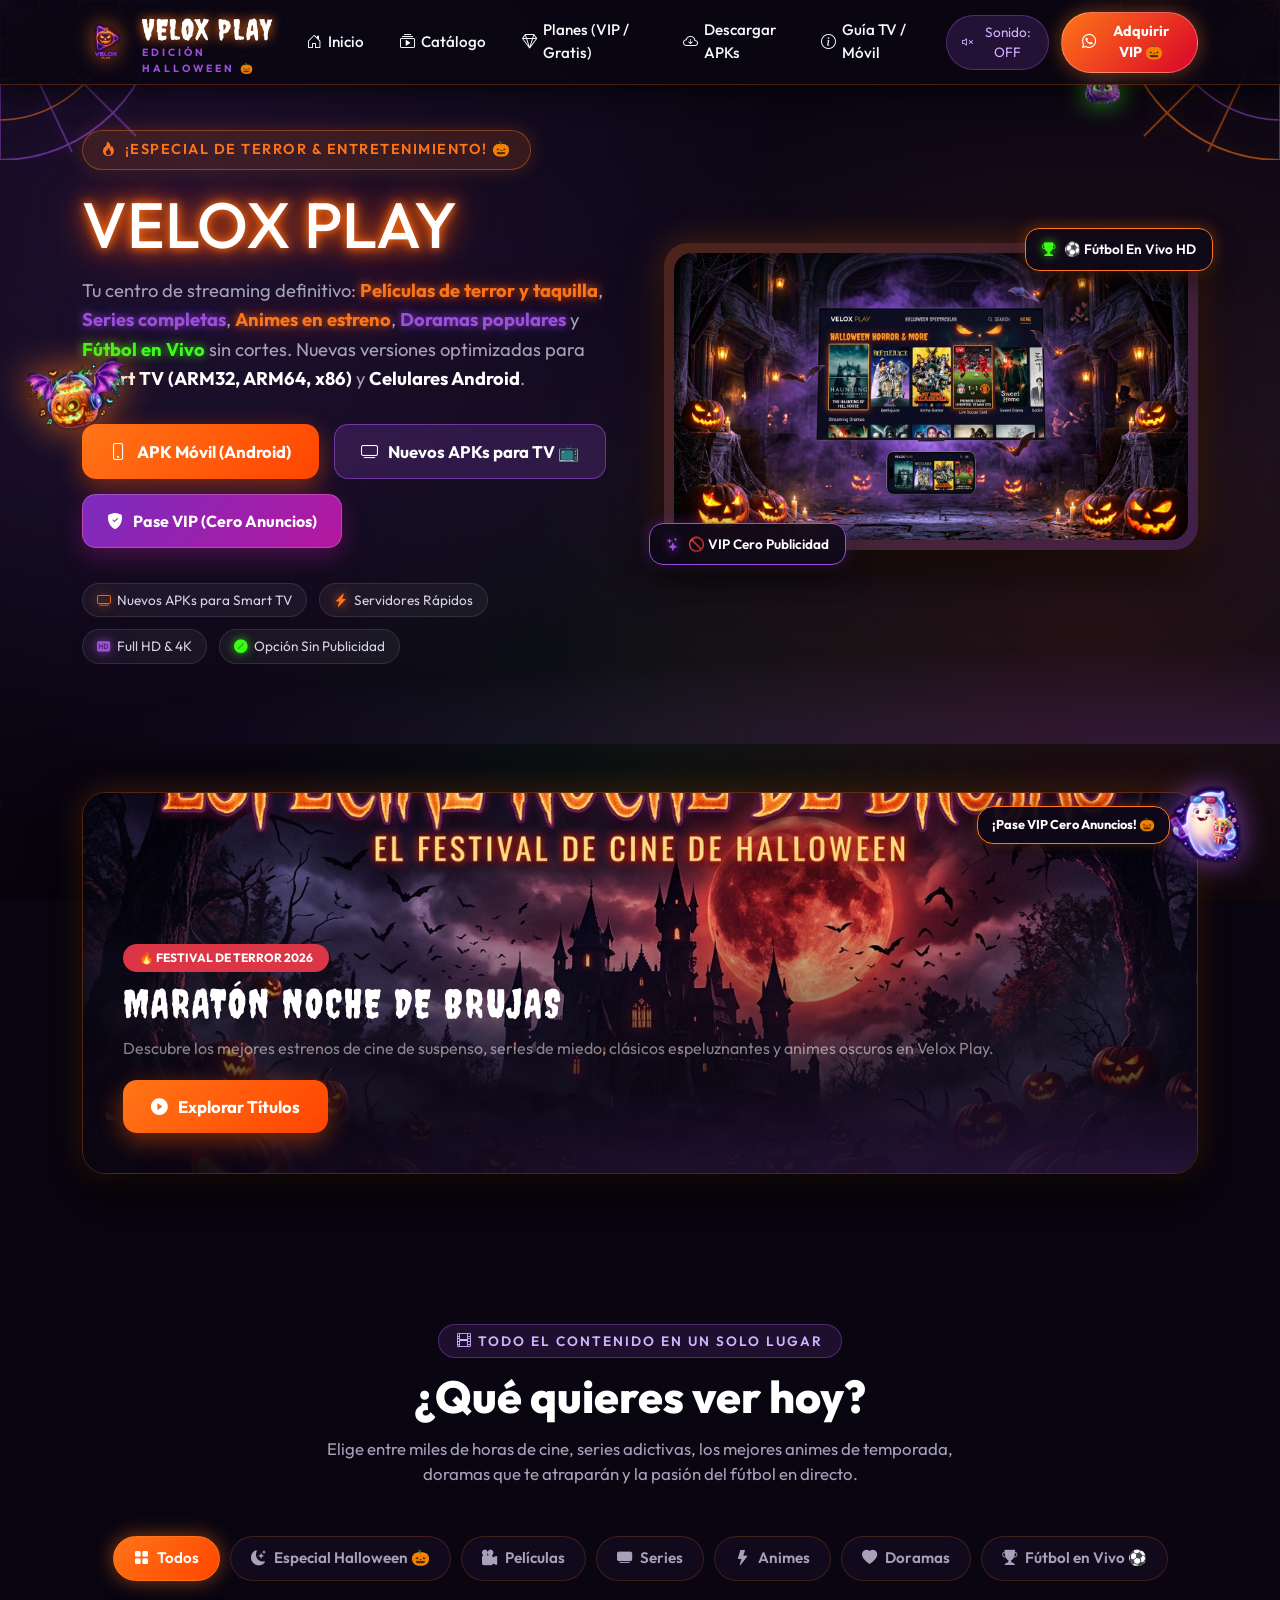
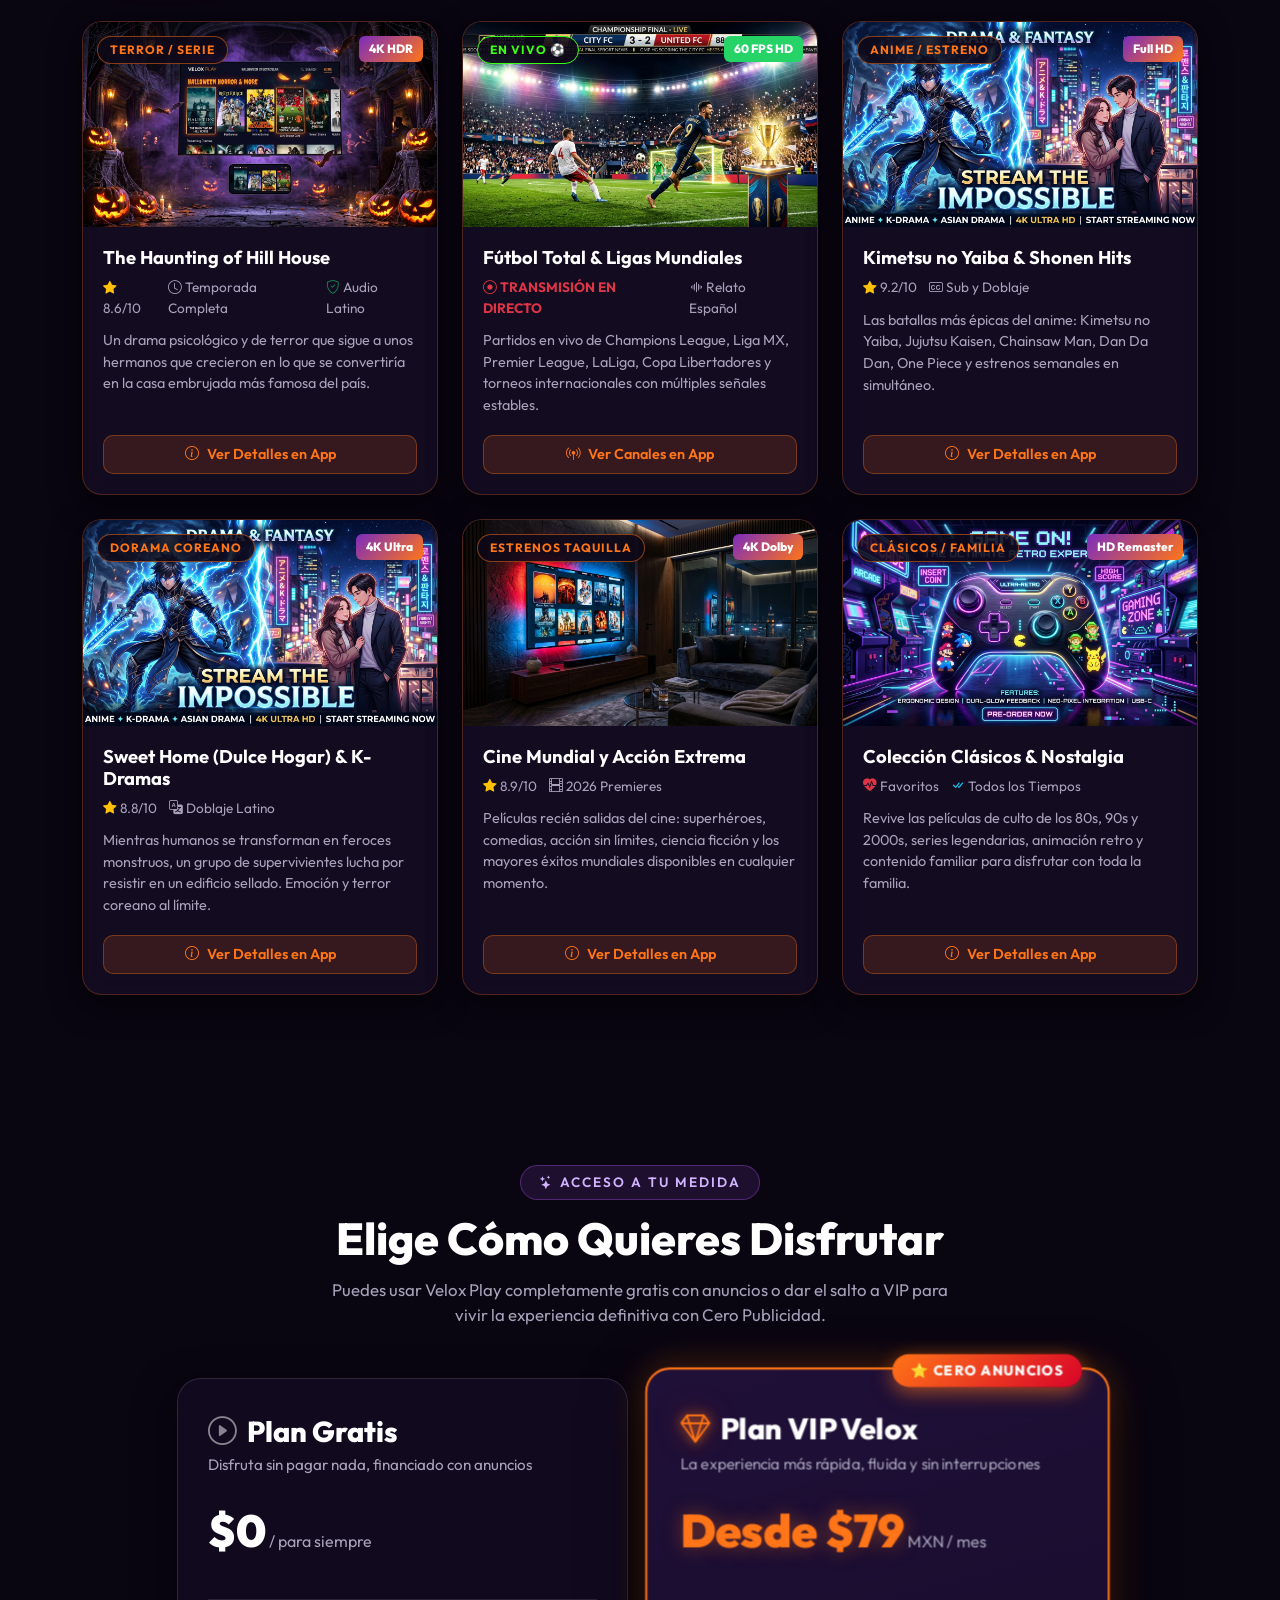
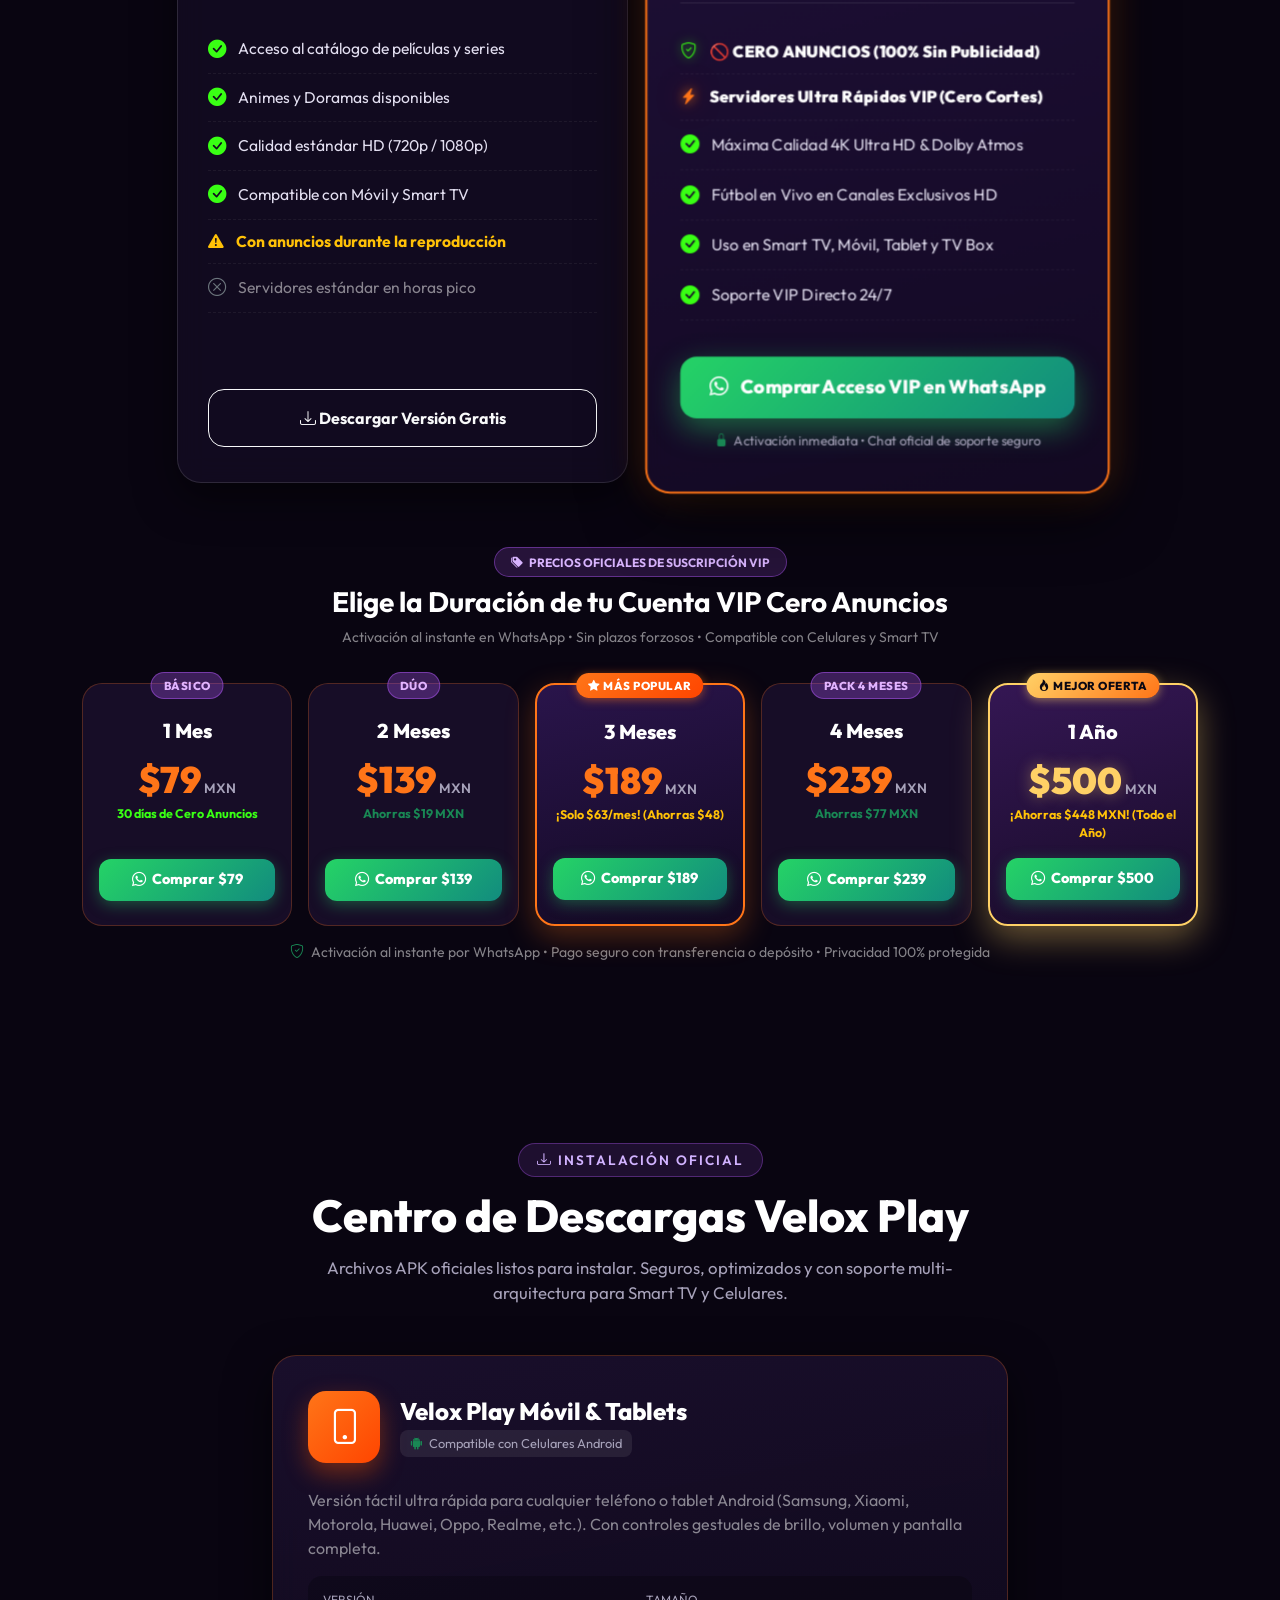
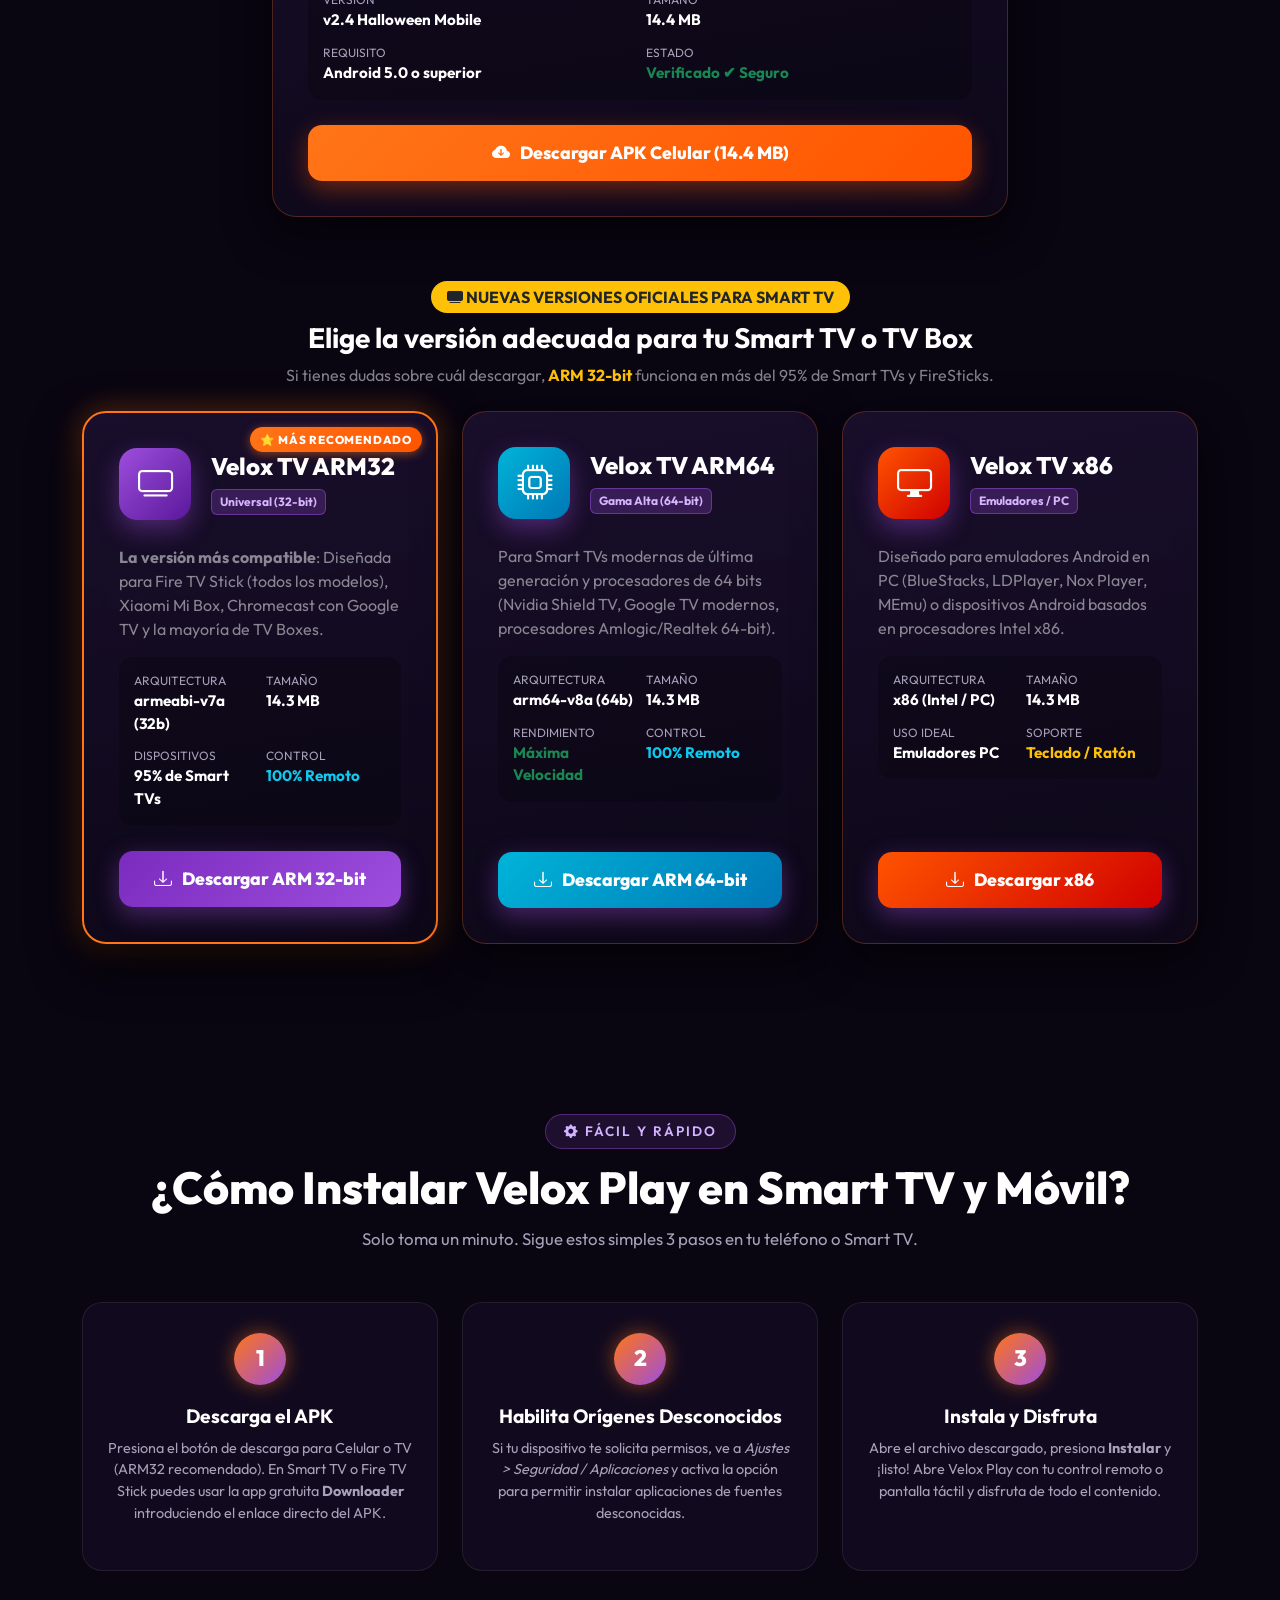
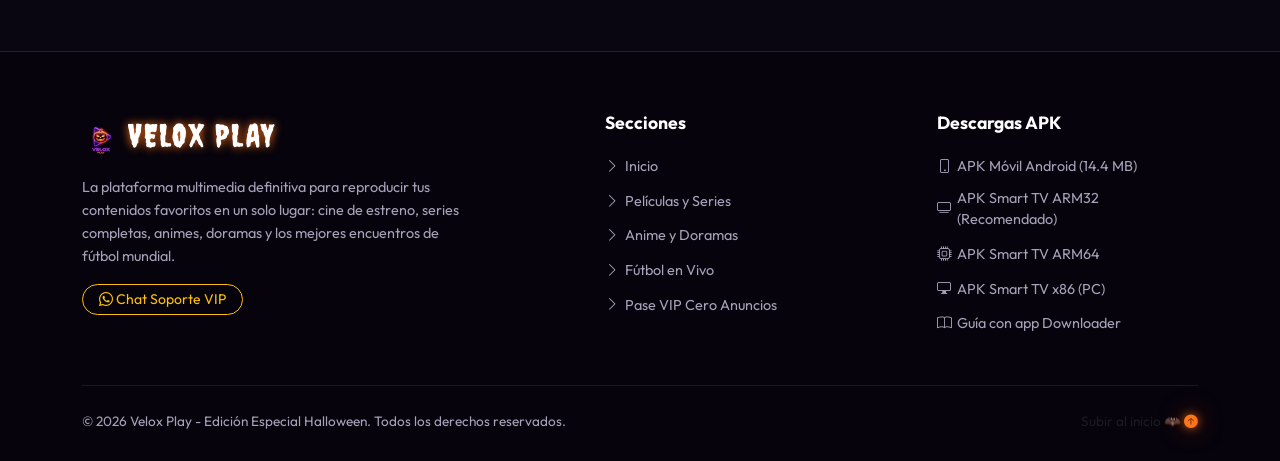
==== commit 50a72c48: "Velox Play: Agregar tabla de tarifas VIP (1 mes , 2 meses , 3 meses , 4 meses , 1 ano )" ====
--- a/index.html
+++ b/index.html
@@ -543,8 +543,8 @@
               <h3 class="plan-title"><i class="bi bi-gem glow-orange"></i> Plan VIP Velox</h3>
               <p class="plan-tagline">La experiencia más rápida, fluida y sin interrupciones</p>
               <div class="plan-price-box">
-                <span class="plan-price-vip">VIP</span>
-                <span class="plan-period">/ Acceso Ilimitado</span>
+                <span class="plan-price-vip">Desde $79</span>
+                <span class="plan-period">MXN / mes</span>
               </div>
             </div>
 
@@ -570,7 +570,7 @@
             </ul>
 
             <!-- BOTÓN DE COMPRA VÍA WHATSAPP SIN EXPOSICIÓN DEL NÚMERO -->
-            <button class="btn-buy-vip-whatsapp" onclick="openVipWhatsApp('Tarjeta VIP')">
+            <button class="btn-buy-vip-whatsapp" onclick="openVipWhatsApp('Pase VIP', 79)">
               <i class="bi bi-whatsapp"></i> Comprar Acceso VIP en WhatsApp
             </button>
 
@@ -578,6 +578,93 @@
               <i class="bi bi-lock-fill text-success"></i> Activación inmediata • Chat oficial de soporte seguro
             </div>
           </div>
+        </div>
+      </div>
+
+      <!-- TARIFAS Y PAQUETES VIP DETALLADOS (1 MES, 2 MESES, 3 MESES, 4 MESES, 1 AÑO) -->
+      <div class="vip-packages-wrapper mt-5 pt-3">
+        <div class="text-center mb-4">
+          <span class="badge rounded-pill px-3 py-2 text-uppercase fw-bold" style="background: rgba(157, 78, 221, 0.2); color: #d8b4fe; border: 1px solid rgba(157,78,221,0.5);">
+            <i class="bi bi-tags-fill me-1"></i> Precios Oficiales de Suscripción VIP
+          </span>
+          <h3 class="text-white fw-bold mt-2 font-display" style="font-family: 'Outfit', sans-serif;">Elige la Duración de tu Cuenta VIP Cero Anuncios</h3>
+          <p class="text-white-50 small mb-0">Activación al instante en WhatsApp • Sin plazos forzosos • Compatible con Celulares y Smart TV</p>
+        </div>
+
+        <div class="vip-packages-grid">
+          <!-- 1 Mes: $79 -->
+          <div class="vip-package-box">
+            <span class="package-badge badge-promo">Básico</span>
+            <div class="package-duration">1 Mes</div>
+            <div class="package-price-wrap">
+              <span class="package-price">$79</span>
+              <span class="package-currency">MXN</span>
+            </div>
+            <div class="package-saving">30 días de Cero Anuncios</div>
+            <button class="btn-package-buy" onclick="openVipWhatsApp('1 Mes VIP', 79)">
+              <i class="bi bi-whatsapp"></i> Comprar $79
+            </button>
+          </div>
+
+          <!-- 2 Meses: $139 -->
+          <div class="vip-package-box">
+            <span class="package-badge badge-promo">Dúo</span>
+            <div class="package-duration">2 Meses</div>
+            <div class="package-price-wrap">
+              <span class="package-price">$139</span>
+              <span class="package-currency">MXN</span>
+            </div>
+            <div class="package-saving text-success">Ahorras $19 MXN</div>
+            <button class="btn-package-buy" onclick="openVipWhatsApp('2 Meses VIP', 139)">
+              <i class="bi bi-whatsapp"></i> Comprar $139
+            </button>
+          </div>
+
+          <!-- 3 Meses: $189 (Popular) -->
+          <div class="vip-package-box highlighted-package">
+            <span class="package-badge badge-popular"><i class="bi bi-star-fill"></i> Más Popular</span>
+            <div class="package-duration">3 Meses</div>
+            <div class="package-price-wrap">
+              <span class="package-price">$189</span>
+              <span class="package-currency">MXN</span>
+            </div>
+            <div class="package-saving text-warning">¡Solo $63/mes! (Ahorras $48)</div>
+            <button class="btn-package-buy" onclick="openVipWhatsApp('3 Meses VIP', 189)">
+              <i class="bi bi-whatsapp"></i> Comprar $189
+            </button>
+          </div>
+
+          <!-- 4 Meses: $239 -->
+          <div class="vip-package-box">
+            <span class="package-badge badge-promo">Pack 4 Meses</span>
+            <div class="package-duration">4 Meses</div>
+            <div class="package-price-wrap">
+              <span class="package-price">$239</span>
+              <span class="package-currency">MXN</span>
+            </div>
+            <div class="package-saving text-success">Ahorras $77 MXN</div>
+            <button class="btn-package-buy" onclick="openVipWhatsApp('4 Meses VIP', 239)">
+              <i class="bi bi-whatsapp"></i> Comprar $239
+            </button>
+          </div>
+
+          <!-- 1 Año: $500 (Mejor Oferta) -->
+          <div class="vip-package-box best-value-package">
+            <span class="package-badge badge-best"><i class="bi bi-fire"></i> Mejor Oferta</span>
+            <div class="package-duration">1 Año</div>
+            <div class="package-price-wrap">
+              <span class="package-price">$500</span>
+              <span class="package-currency">MXN</span>
+            </div>
+            <div class="package-saving text-warning fw-bold">¡Ahorras $448 MXN! (Todo el Año)</div>
+            <button class="btn-package-buy" onclick="openVipWhatsApp('1 Año VIP', 500)">
+              <i class="bi bi-whatsapp"></i> Comprar $500
+            </button>
+          </div>
+        </div>
+
+        <div class="text-center mt-3 text-white-50 small">
+          <i class="bi bi-shield-check text-success me-1"></i> Activación al instante por WhatsApp • Pago seguro con transferencia o depósito • Privacidad 100% protegida
         </div>
       </div>
     </div>
--- a/css/halloween.css
+++ b/css/halloween.css
@@ -1036,6 +1036,128 @@
 }
 
 /* ===================================================================
+   TARIFAS Y PAQUETES VIP (1 MES, 2 MESES, 3 MESES, 4 MESES, 1 AÑO)
+   =================================================================== */
+.vip-packages-grid {
+  display: grid;
+  grid-template-columns: repeat(auto-fit, minmax(180px, 1fr));
+  gap: 16px;
+  margin-top: 35px;
+}
+.vip-package-box {
+  background: rgba(26, 16, 44, 0.85);
+  border: 1px solid var(--halloween-border);
+  border-radius: 20px;
+  padding: 24px 16px;
+  text-align: center;
+  position: relative;
+  transition: all 0.35s cubic-bezier(0.165, 0.84, 0.44, 1);
+  backdrop-filter: blur(12px);
+  display: flex;
+  flex-direction: column;
+}
+.vip-package-box:hover {
+  transform: translateY(-8px);
+  border-color: var(--halloween-orange);
+  box-shadow: 0 12px 35px rgba(255, 117, 24, 0.4);
+}
+.vip-package-box.highlighted-package {
+  border: 2px solid var(--halloween-orange);
+  background: linear-gradient(165deg, rgba(45, 22, 80, 0.92) 0%, rgba(20, 10, 36, 0.95) 100%);
+  box-shadow: 0 10px 30px rgba(255, 117, 24, 0.3);
+}
+.vip-package-box.best-value-package {
+  border: 2px solid #ffd166;
+  background: linear-gradient(165deg, rgba(55, 24, 88, 0.95) 0%, rgba(25, 12, 42, 0.95) 100%);
+  box-shadow: 0 12px 35px rgba(255, 209, 102, 0.4);
+}
+.package-badge {
+  position: absolute;
+  top: -12px;
+  left: 50%;
+  transform: translateX(-50%);
+  font-size: 0.72rem;
+  font-weight: 800;
+  padding: 4px 12px;
+  border-radius: 20px;
+  text-transform: uppercase;
+  letter-spacing: 0.5px;
+  white-space: nowrap;
+}
+.package-badge.badge-popular {
+  background: linear-gradient(135deg, #ff7518, #ff4500);
+  color: #fff;
+  box-shadow: 0 2px 10px rgba(255, 117, 24, 0.5);
+}
+.package-badge.badge-best {
+  background: linear-gradient(135deg, #ffd166, #ff7518);
+  color: #0b0813;
+  box-shadow: 0 2px 10px rgba(255, 209, 102, 0.5);
+}
+.package-badge.badge-promo {
+  background: rgba(157, 78, 221, 0.35);
+  border: 1px solid rgba(157, 78, 221, 0.6);
+  color: #e2b4ff;
+}
+.package-duration {
+  font-size: 1.25rem;
+  font-weight: 800;
+  color: #fff;
+  margin-top: 8px;
+  margin-bottom: 6px;
+}
+.package-price-wrap {
+  margin: 10px 0 6px 0;
+}
+.package-price {
+  font-size: 2.3rem;
+  font-weight: 900;
+  color: var(--halloween-orange);
+  line-height: 1;
+}
+.best-value-package .package-price {
+  color: #ffd166;
+  text-shadow: 0 0 15px rgba(255, 209, 102, 0.4);
+}
+.package-currency {
+  font-size: 0.85rem;
+  color: var(--text-muted);
+  font-weight: 600;
+}
+.package-saving {
+  font-size: 0.78rem;
+  color: var(--halloween-toxic-green);
+  font-weight: 700;
+  margin-bottom: 15px;
+  min-height: 18px;
+}
+.btn-package-buy {
+  background: linear-gradient(135deg, #25d366 0%, #128c7e 100%);
+  color: #fff;
+  font-weight: 800;
+  font-size: 0.9rem;
+  padding: 10px 14px;
+  border-radius: 12px;
+  border: none;
+  display: flex;
+  align-items: center;
+  justify-content: center;
+  gap: 6px;
+  text-decoration: none;
+  box-shadow: 0 4px 15px rgba(37, 211, 102, 0.35);
+  transition: all 0.25s ease;
+  margin-top: auto;
+  cursor: pointer;
+  width: 100%;
+}
+.btn-package-buy:hover {
+  transform: translateY(-2px);
+  box-shadow: 0 6px 20px rgba(37, 211, 102, 0.6);
+  color: #fff;
+}
+
+
+/* ===================================================================
    DOWNLOAD SECTION (APKS)
    =================================================================== */
 .download-section {
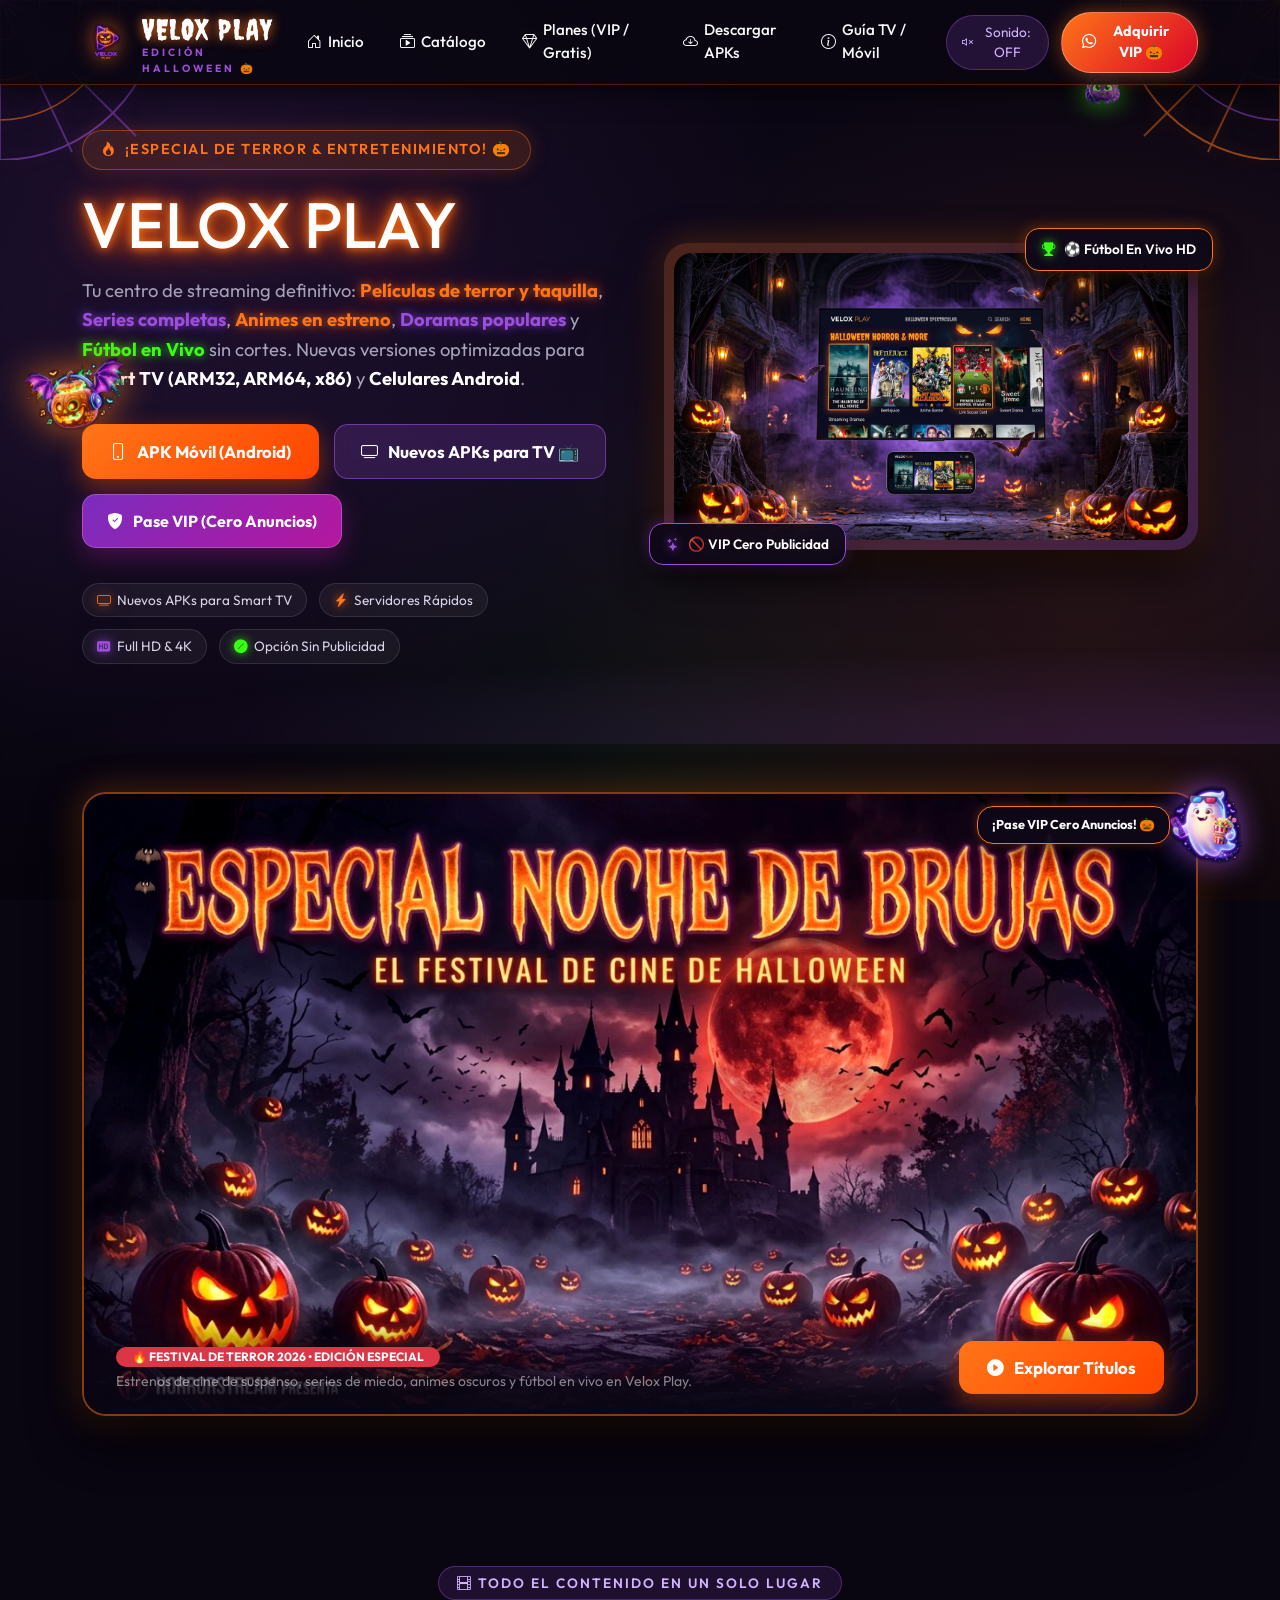
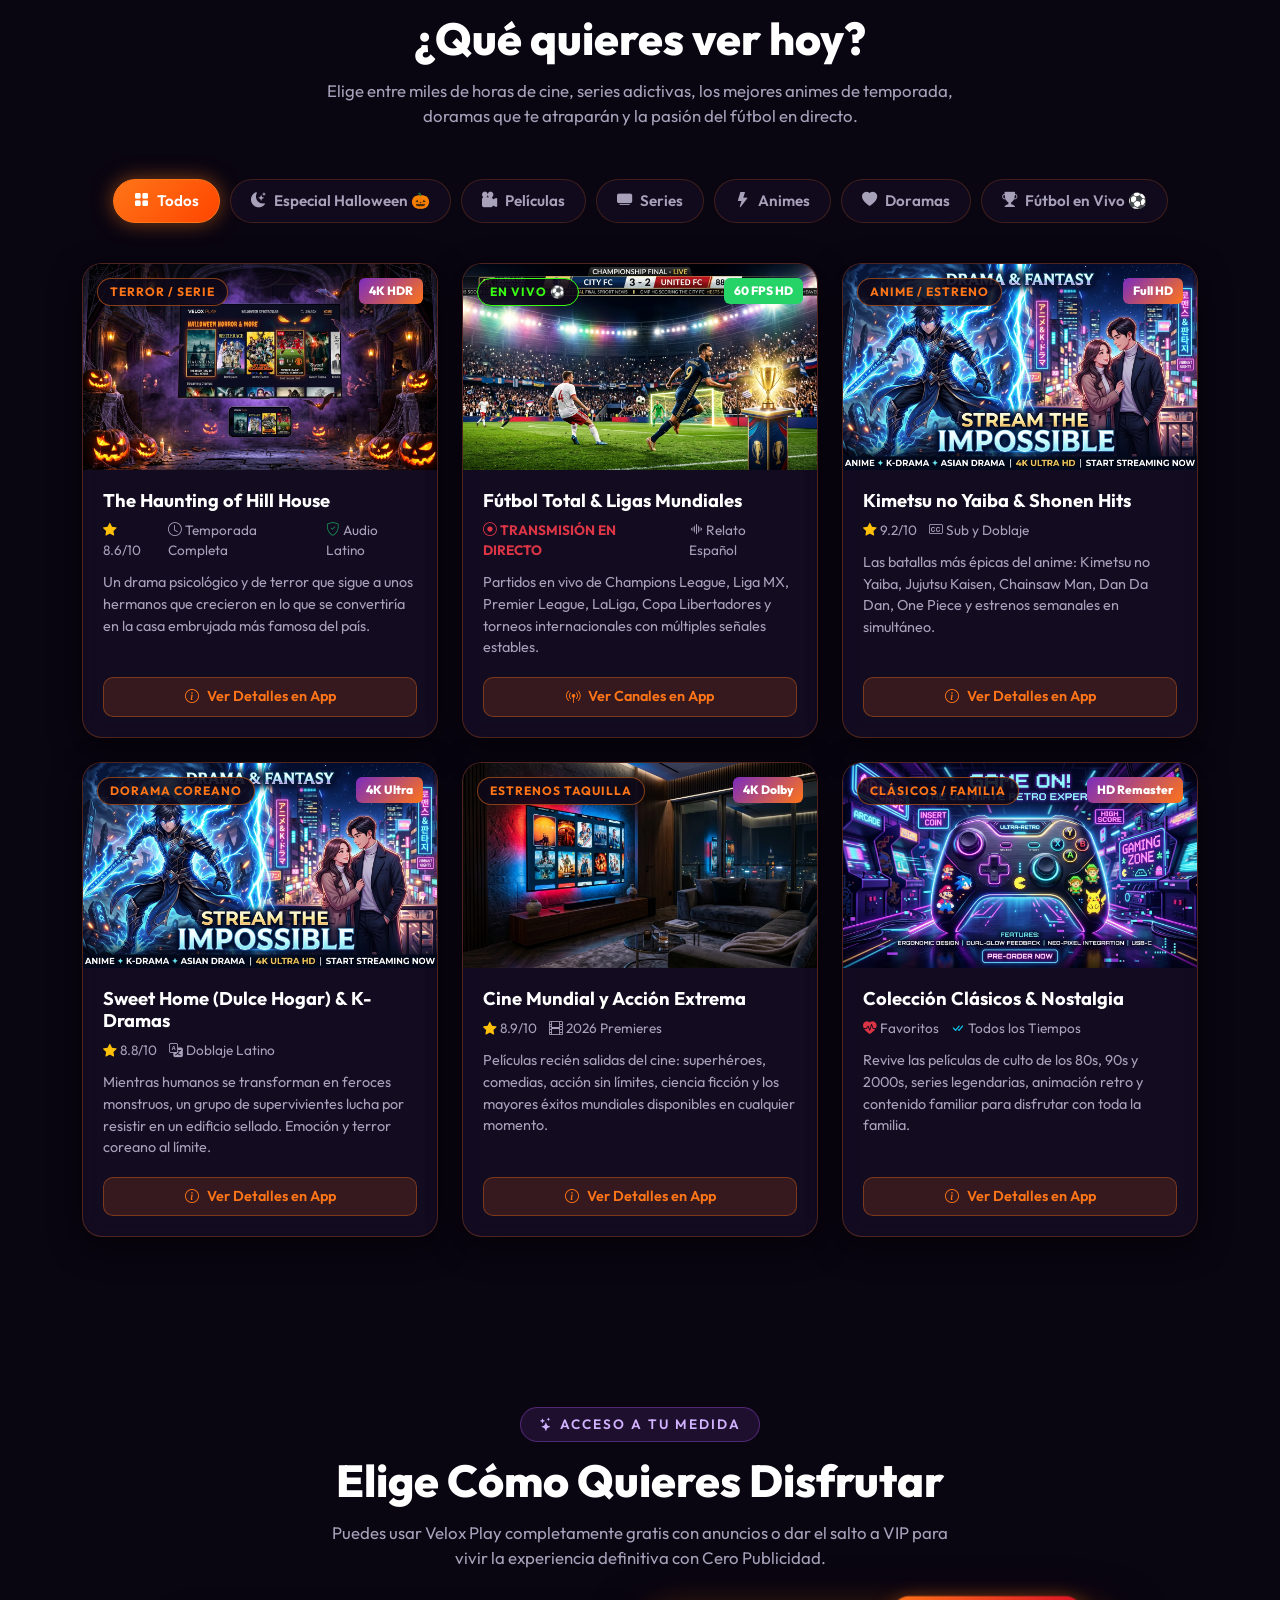
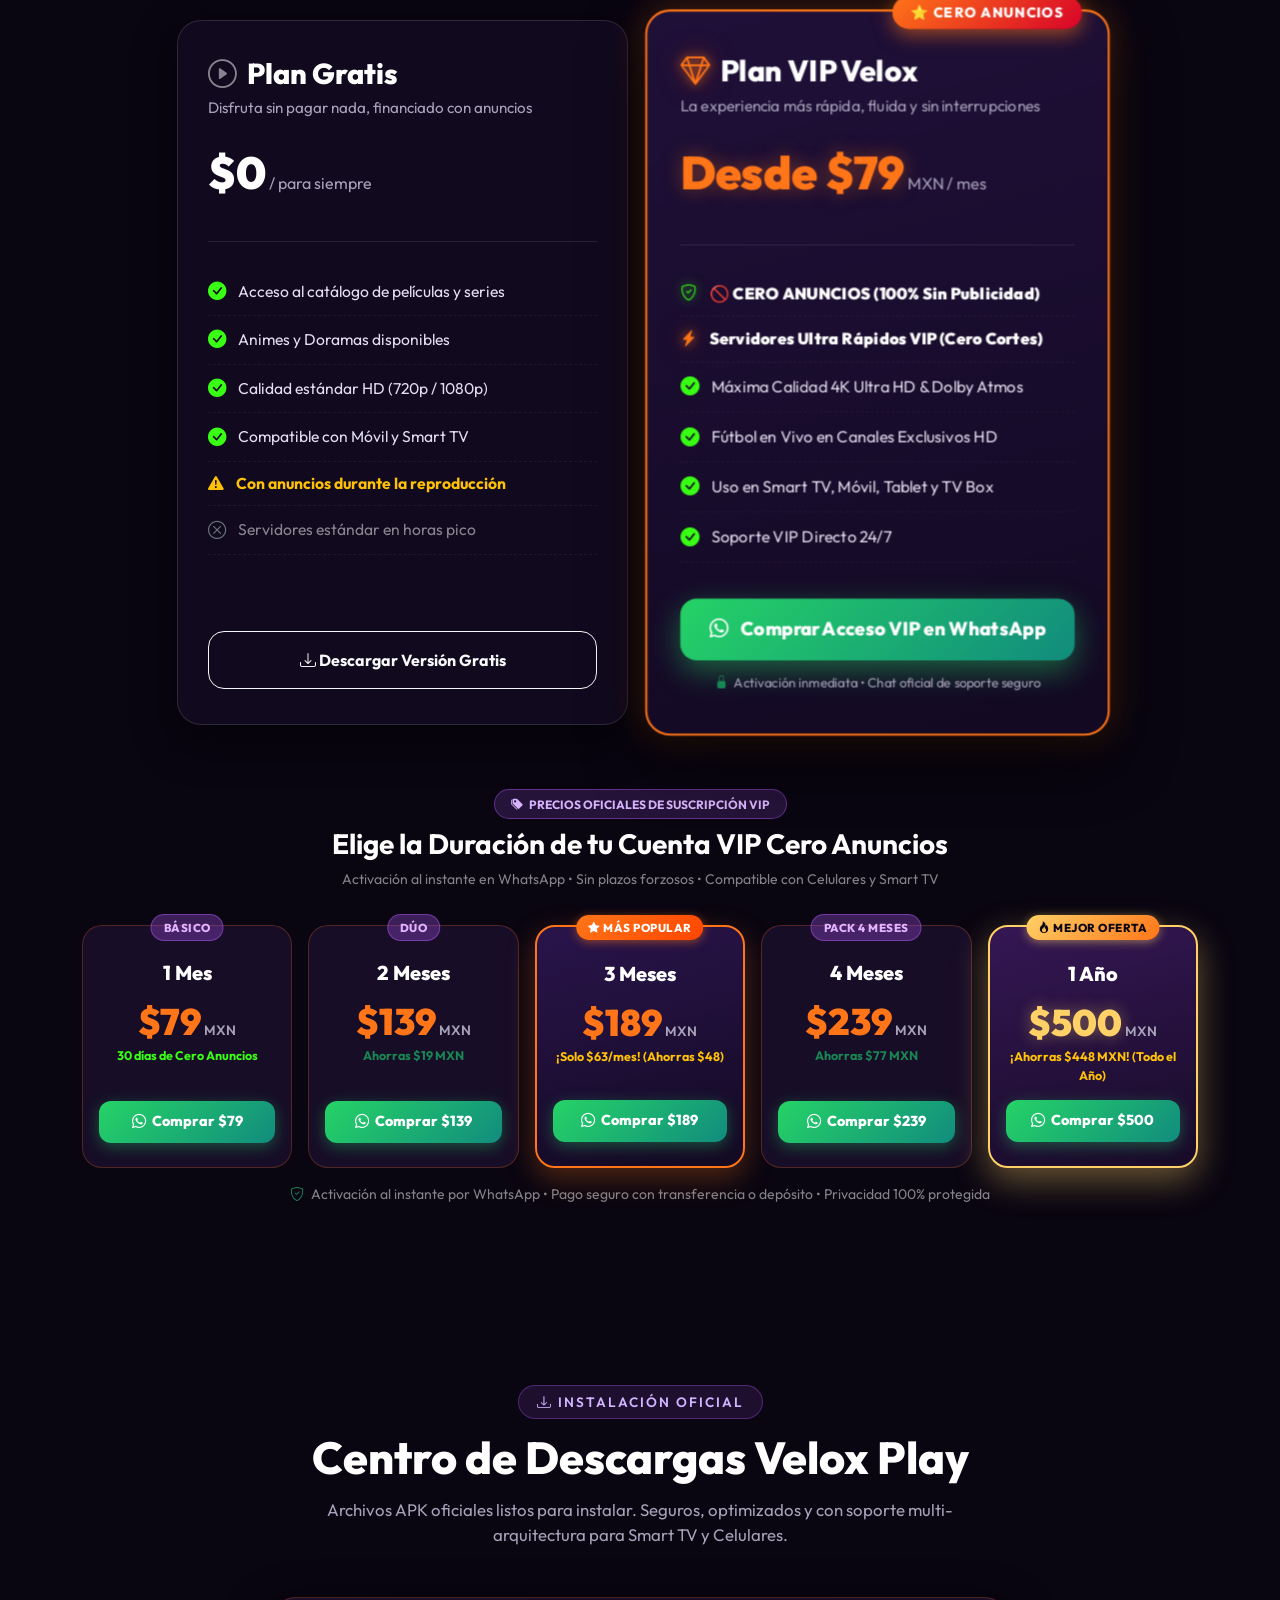
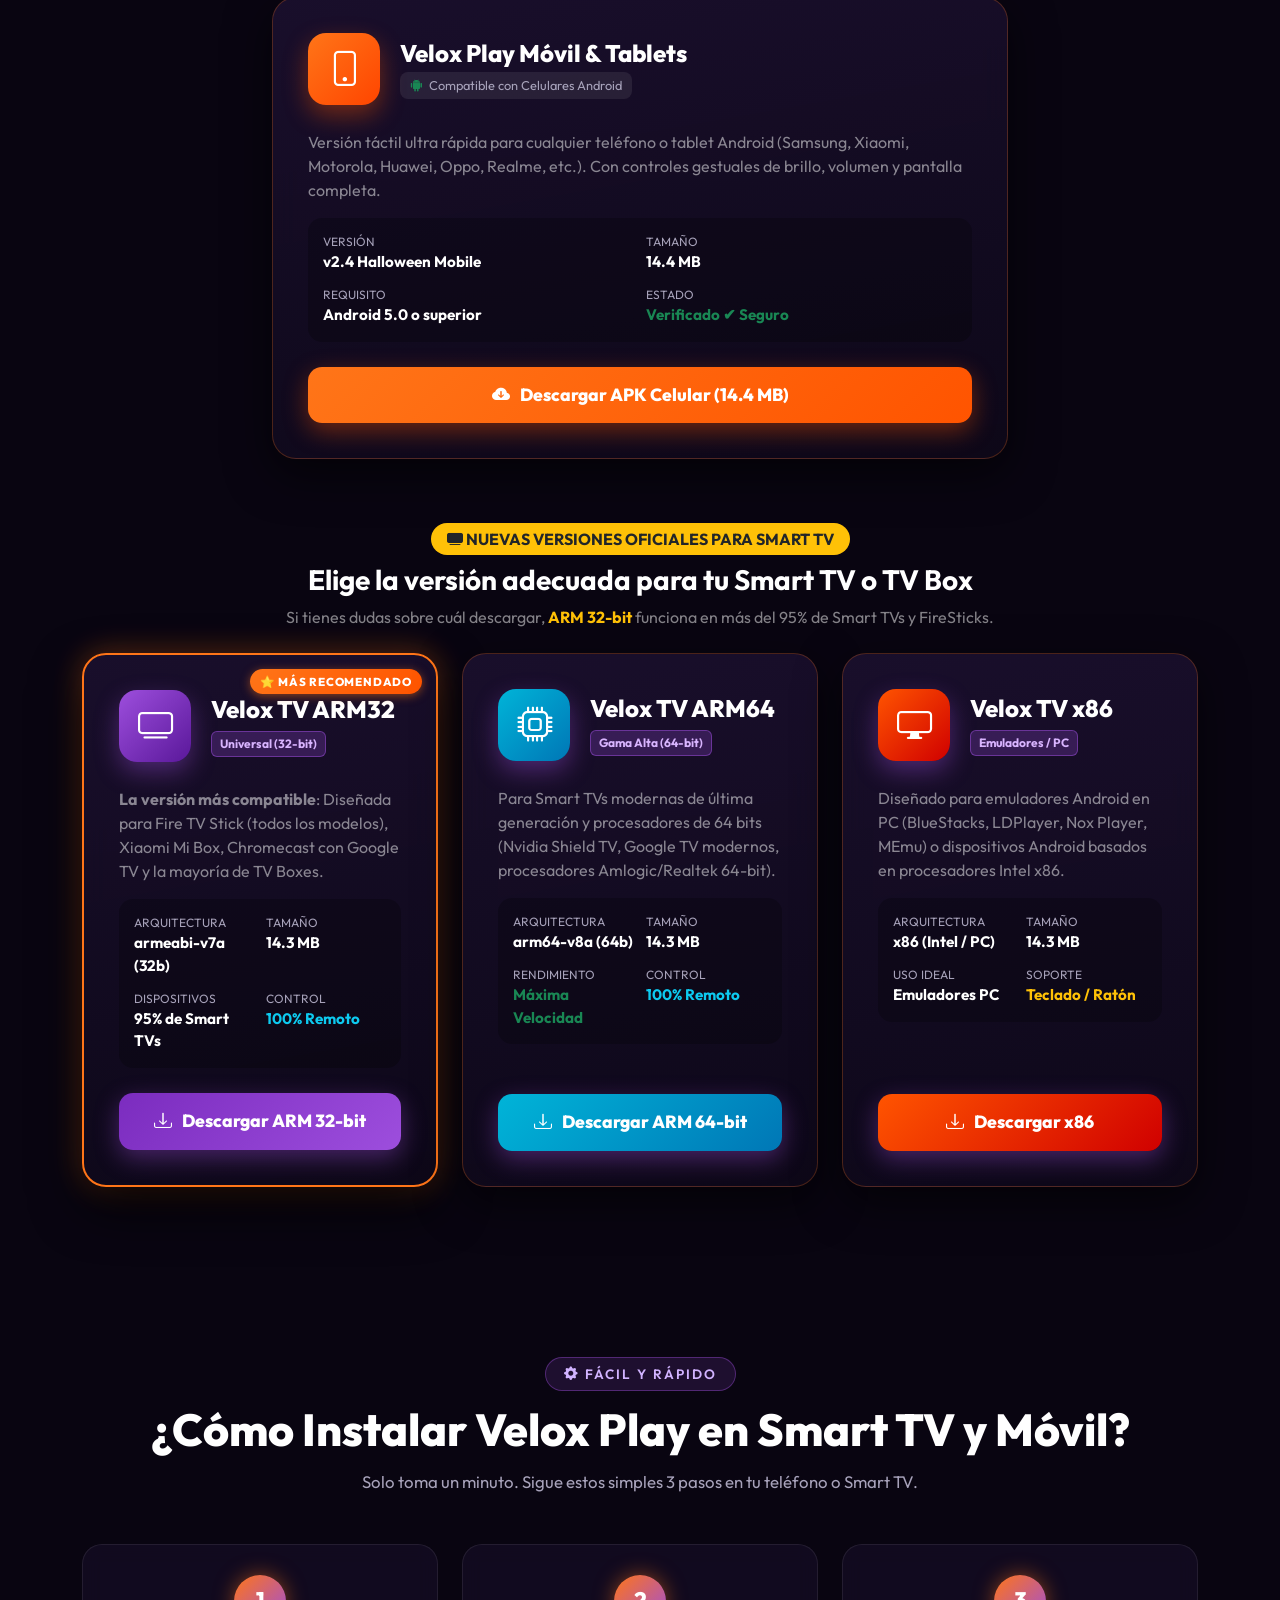
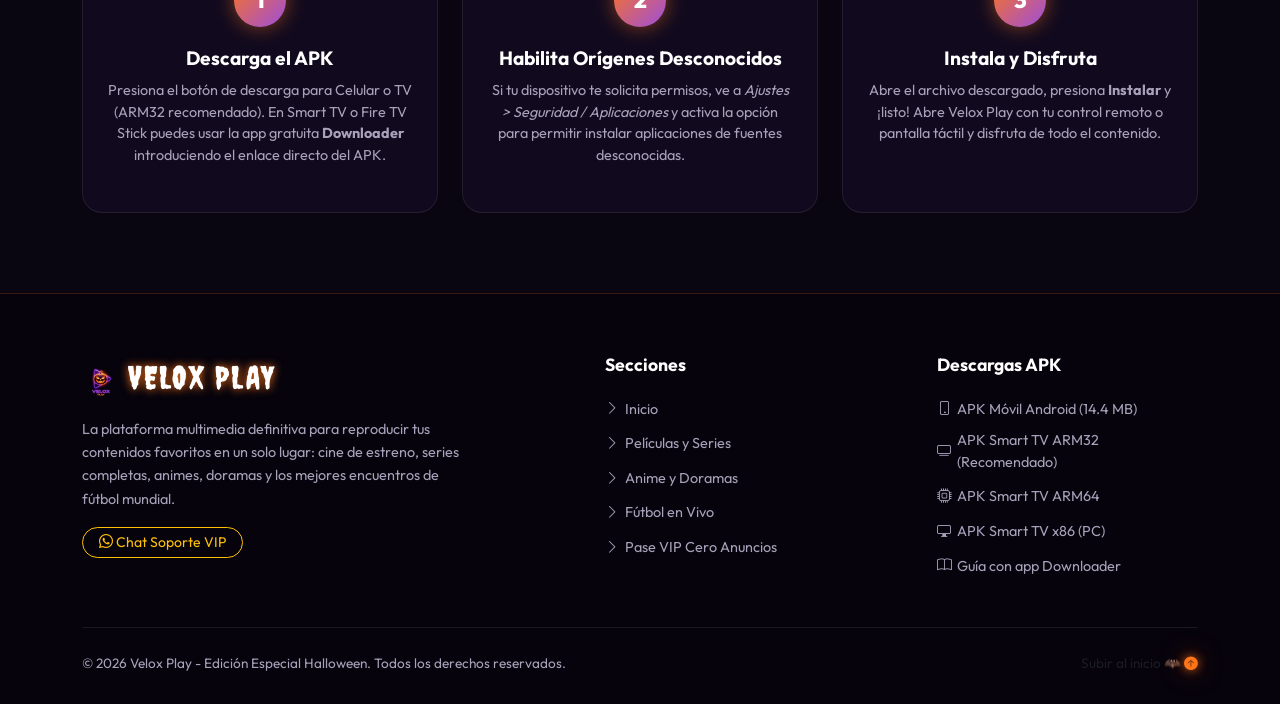
==== commit a99a3bd0: "Velox Play: Transformar banner Especial Noche de Brujas en animacion continua sin video (WebP/GIF y " ====
--- a/index.html
+++ b/index.html
@@ -225,17 +225,30 @@
     <div class="creepy-fog-overlay" aria-hidden="true"></div>
   </header>
 
-  <!-- BANNER DESTACADO DE TEMPORADA HALLOWEEN -->
+  <!-- BANNER DESTACADO DE TEMPORADA HALLOWEEN (ANIMADO SIN VIDEO) -->
   <section class="container my-5">
     <div class="halloween-feature-banner">
-      <img src="assets/halloween_special.jpg" alt="Especial Noche de Brujas" class="banner-bg-img">
+      <!-- Imagen Animada en WebP (Alta Definición) con Fallback GIF -->
+      <picture>
+        <source srcset="assets/halloween_special.webp" type="image/webp">
+        <img src="assets/halloween_special.gif" alt="Especial Noche de Brujas Animado" class="banner-bg-img" loading="eager">
+      </picture>
+
+      <!-- Efectos Atmosféricos Animados: Relámpagos, Niebla y Murciélagos Cruzando -->
+      <div class="banner-lightning-flash" aria-hidden="true"></div>
       <div class="creepy-fog-overlay" aria-hidden="true"></div>
+      <div class="banner-bats-strip" aria-hidden="true">
+        <span class="mini-flying-bat bat-one">🦇</span>
+        <span class="mini-flying-bat bat-two">🦇</span>
+      </div>
+
       <div class="banner-overlay-content">
-        <div>
-          <span class="badge bg-danger text-white px-3 py-2 rounded-pill mb-2">🔥 FESTIVAL DE TERROR 2026</span>
-          <h2 class="font-spooky fs-1 text-white mb-2">MARATÓN NOCHE DE BRUJAS</h2>
-          <p class="text-white-50 mb-0 max-w-500">
-            Descubre los mejores estrenos de cine de suspenso, series de miedo, clásicos espeluznantes y animes oscuros en Velox Play.
+        <div class="banner-text-info">
+          <span class="badge bg-danger text-white px-3 py-1 rounded-pill mb-1">
+            🔥 FESTIVAL DE TERROR 2026 • EDICIÓN ESPECIAL
+          </span>
+          <p class="text-white-50 mb-0 small max-w-500">
+            Estrenos de cine de suspenso, series de miedo, animes oscuros y fútbol en vivo en Velox Play.
           </p>
         </div>
         <div>
--- a/css/halloween.css
+++ b/css/halloween.css
@@ -835,32 +835,163 @@
   border-radius: 24px;
   overflow: hidden;
   position: relative;
-  border: 1px solid rgba(255, 117, 24, 0.3);
-  box-shadow: 0 20px 50px rgba(0, 0, 0, 0.8), 0 0 30px rgba(255, 117, 24, 0.25);
+  border: 2px solid rgba(255, 117, 24, 0.5);
+  box-shadow: 0 20px 50px rgba(0, 0, 0, 0.85), 0 0 35px rgba(255, 117, 24, 0.35);
   margin-bottom: 70px;
-}
+  animation: bannerBorderGlow 4s ease-in-out infinite alternate;
+  background: #090511;
+}
+
+@keyframes bannerBorderGlow {
+  0% {
+    border-color: rgba(255, 117, 24, 0.5);
+    box-shadow: 0 20px 50px rgba(0, 0, 0, 0.85), 0 0 30px rgba(255, 117, 24, 0.3);
+  }
+  50% {
+    border-color: rgba(157, 78, 221, 0.7);
+    box-shadow: 0 20px 50px rgba(0, 0, 0, 0.85), 0 0 45px rgba(157, 78, 221, 0.45);
+  }
+  100% {
+    border-color: rgba(255, 117, 24, 0.9);
+    box-shadow: 0 20px 50px rgba(0, 0, 0, 0.85), 0 0 50px rgba(255, 117, 24, 0.6);
+  }
+}
+
 .banner-bg-img {
   width: 100%;
-  height: 380px;
-  object-fit: cover;
+  height: auto;
   display: block;
-}
+  animation: bannerSubtleZoom 12s ease-in-out infinite alternate;
+  filter: contrast(1.06) brightness(1.02);
+  transition: transform 0.6s ease;
+}
+
+@keyframes bannerSubtleZoom {
+  0% {
+    transform: scale(1.0) translateY(0);
+  }
+  100% {
+    transform: scale(1.05) translateY(-5px);
+  }
+}
+
+/* Destello de relámpago sutil en el banner */
+.banner-lightning-flash {
+  position: absolute;
+  top: 0;
+  left: 0;
+  width: 100%;
+  height: 100%;
+  background: radial-gradient(circle at 65% 30%, rgba(200, 160, 255, 0.28) 0%, transparent 70%);
+  pointer-events: none;
+  opacity: 0;
+  z-index: 2;
+  animation: bannerThunderFlash 9s ease-in-out infinite;
+}
+
+@keyframes bannerThunderFlash {
+  0%, 72%, 78%, 100% { opacity: 0; }
+  73% { opacity: 0.7; }
+  74% { opacity: 0.1; }
+  75% { opacity: 0.85; }
+  76% { opacity: 0.2; }
+  77% { opacity: 0.5; }
+}
+
+/* Murciélagos animados cruzando el banner */
+.banner-bats-strip {
+  position: absolute;
+  top: 25px;
+  right: -50px;
+  width: 100%;
+  height: 120px;
+  pointer-events: none;
+  z-index: 2;
+  overflow: hidden;
+}
+
+.mini-flying-bat {
+  position: absolute;
+  font-size: 1.4rem;
+  opacity: 0.85;
+  filter: drop-shadow(0 0 6px rgba(0,0,0,0.8));
+}
+
+.mini-flying-bat.bat-one {
+  animation: flyBatCross 11s linear infinite;
+  top: 20px;
+}
+
+.mini-flying-bat.bat-two {
+  animation: flyBatCross 15s linear 4s infinite;
+  top: 55px;
+  font-size: 1.1rem;
+}
+
+@keyframes flyBatCross {
+  0% {
+    right: -40px;
+    transform: translateY(0px) scale(0.9) rotate(-10deg);
+  }
+  25% {
+    transform: translateY(-15px) scale(1.1) rotate(5deg);
+  }
+  50% {
+    transform: translateY(10px) scale(0.95) rotate(-8deg);
+  }
+  75% {
+    transform: translateY(-12px) scale(1.05) rotate(4deg);
+  }
+  100% {
+    right: 105%;
+    transform: translateY(0px) scale(0.9) rotate(-10deg);
+  }
+}
+
+.banner-animated-title {
+  text-shadow: 0 0 15px rgba(255, 117, 24, 0.8), 0 0 30px rgba(255, 69, 0, 0.5);
+  animation: titleGlowFlicker 3s ease-in-out infinite alternate;
+}
+
+@keyframes titleGlowFlicker {
+  0% {
+    text-shadow: 0 0 15px rgba(255, 117, 24, 0.7), 0 0 25px rgba(255, 69, 0, 0.4);
+  }
+  50% {
+    text-shadow: 0 0 25px rgba(255, 117, 24, 1), 0 0 45px rgba(255, 69, 0, 0.8);
+  }
+  100% {
+    text-shadow: 0 0 18px rgba(255, 117, 24, 0.85), 0 0 35px rgba(255, 69, 0, 0.6);
+  }
+}
+
 .banner-overlay-content {
   position: absolute;
   bottom: 0;
   left: 0;
   width: 100%;
-  padding: 40px;
-  background: linear-gradient(180deg, transparent 0%, rgba(9, 5, 17, 0.95) 85%);
+  padding: 20px 32px;
+  background: linear-gradient(180deg, transparent 0%, rgba(9, 5, 17, 0.90) 80%);
   display: flex;
   justify-content: space-between;
-  align-items: flex-end;
+  align-items: center;
   flex-wrap: wrap;
-  gap: 20px;
+  gap: 15px;
+  z-index: 3;
 }
 @media (max-width: 768px) {
-  .banner-bg-img { height: 260px; }
-  .banner-overlay-content { padding: 20px; }
+  .halloween-feature-banner {
+    aspect-ratio: auto;
+    min-height: auto;
+  }
+  .banner-bg-img {
+    height: 260px;
+  }
+  .banner-overlay-content {
+    padding: 16px;
+    background: linear-gradient(180deg, transparent 0%, rgba(9, 5, 17, 0.95) 60%);
+    gap: 10px;
+  }
 }
 
 /* ===================================================================
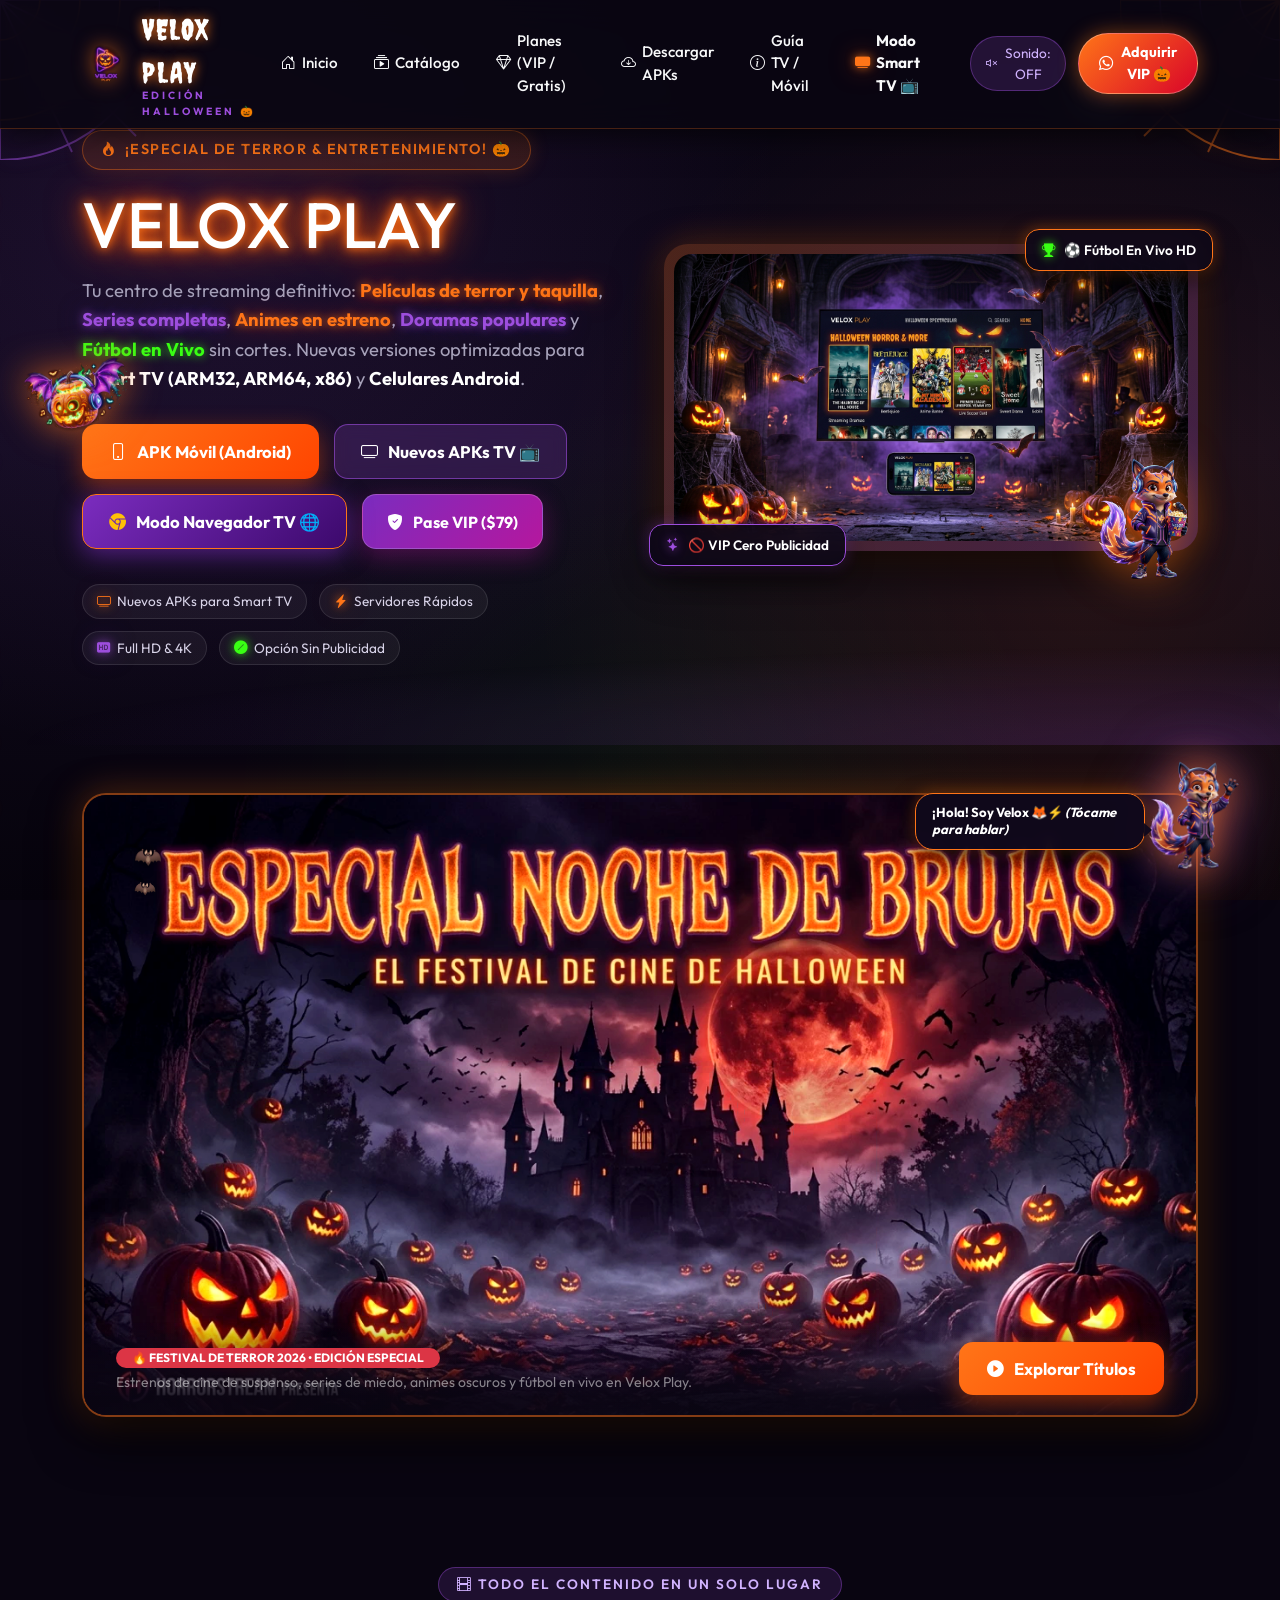
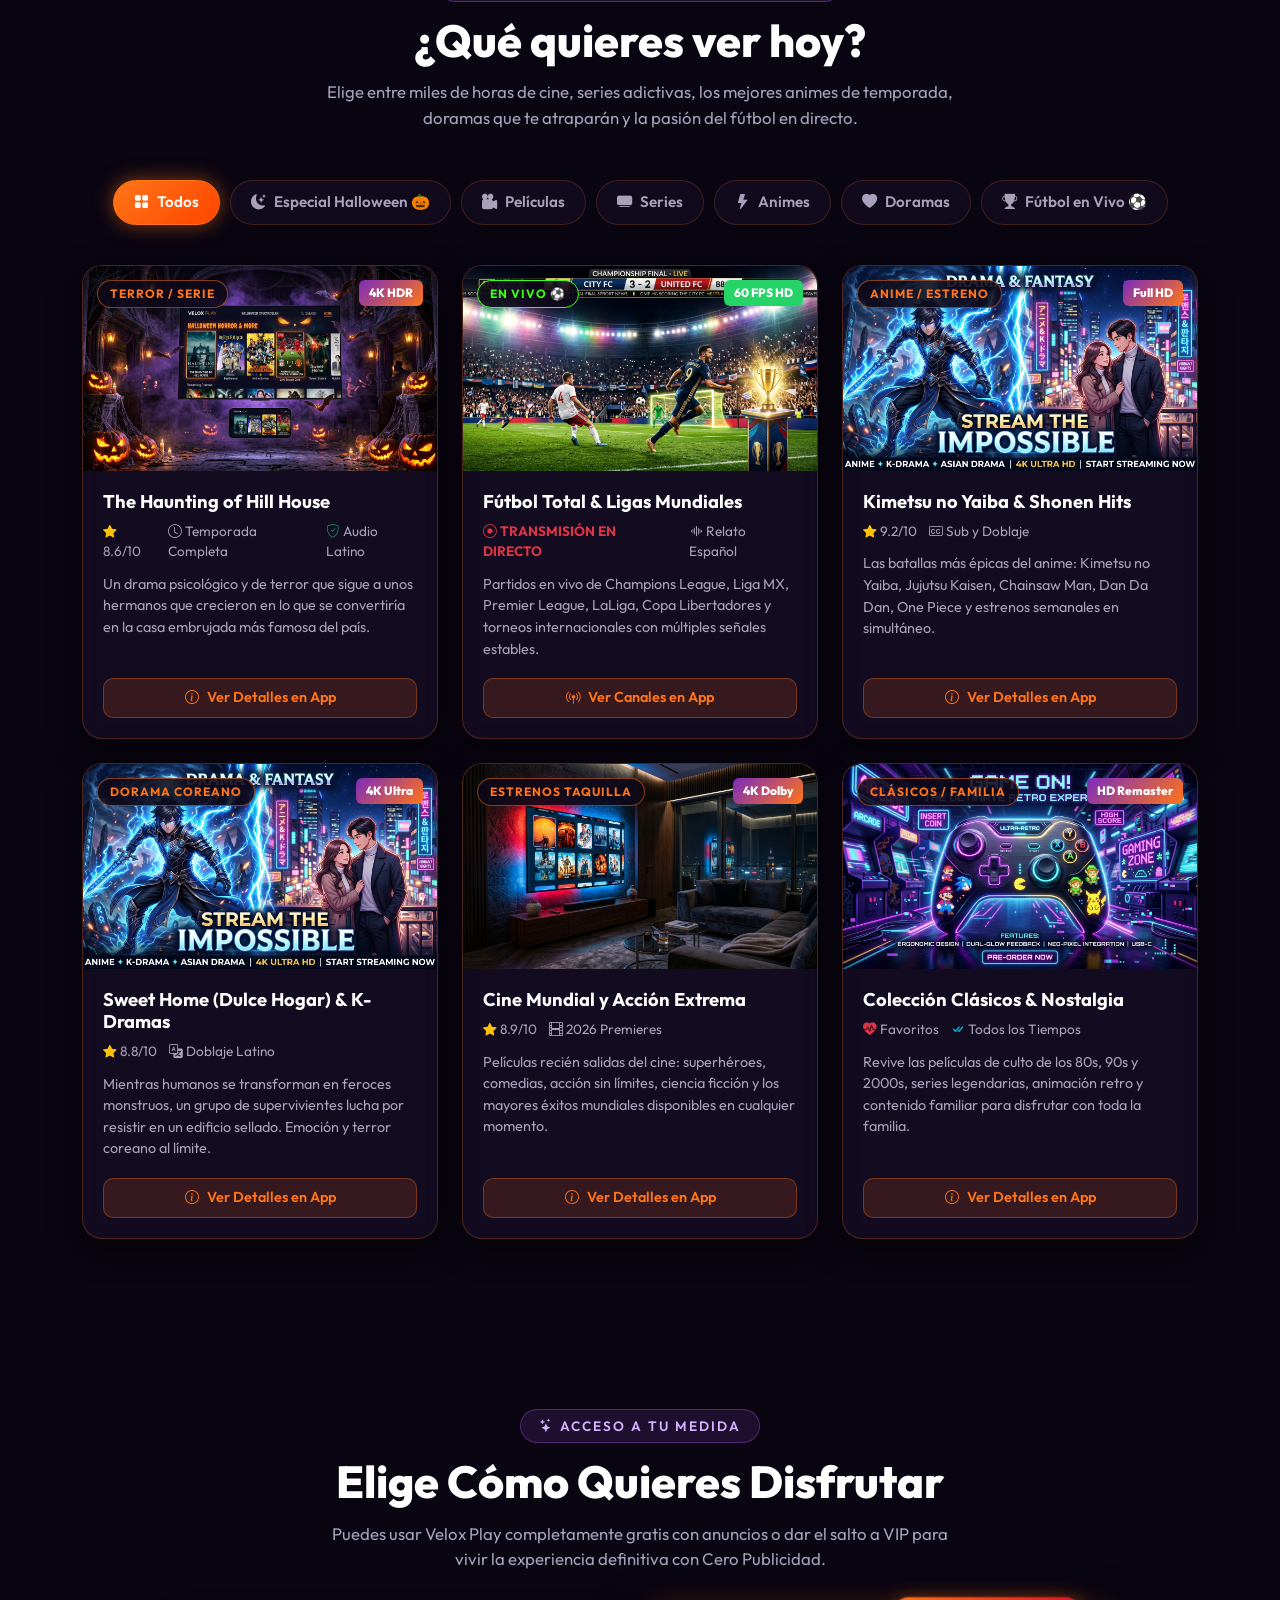
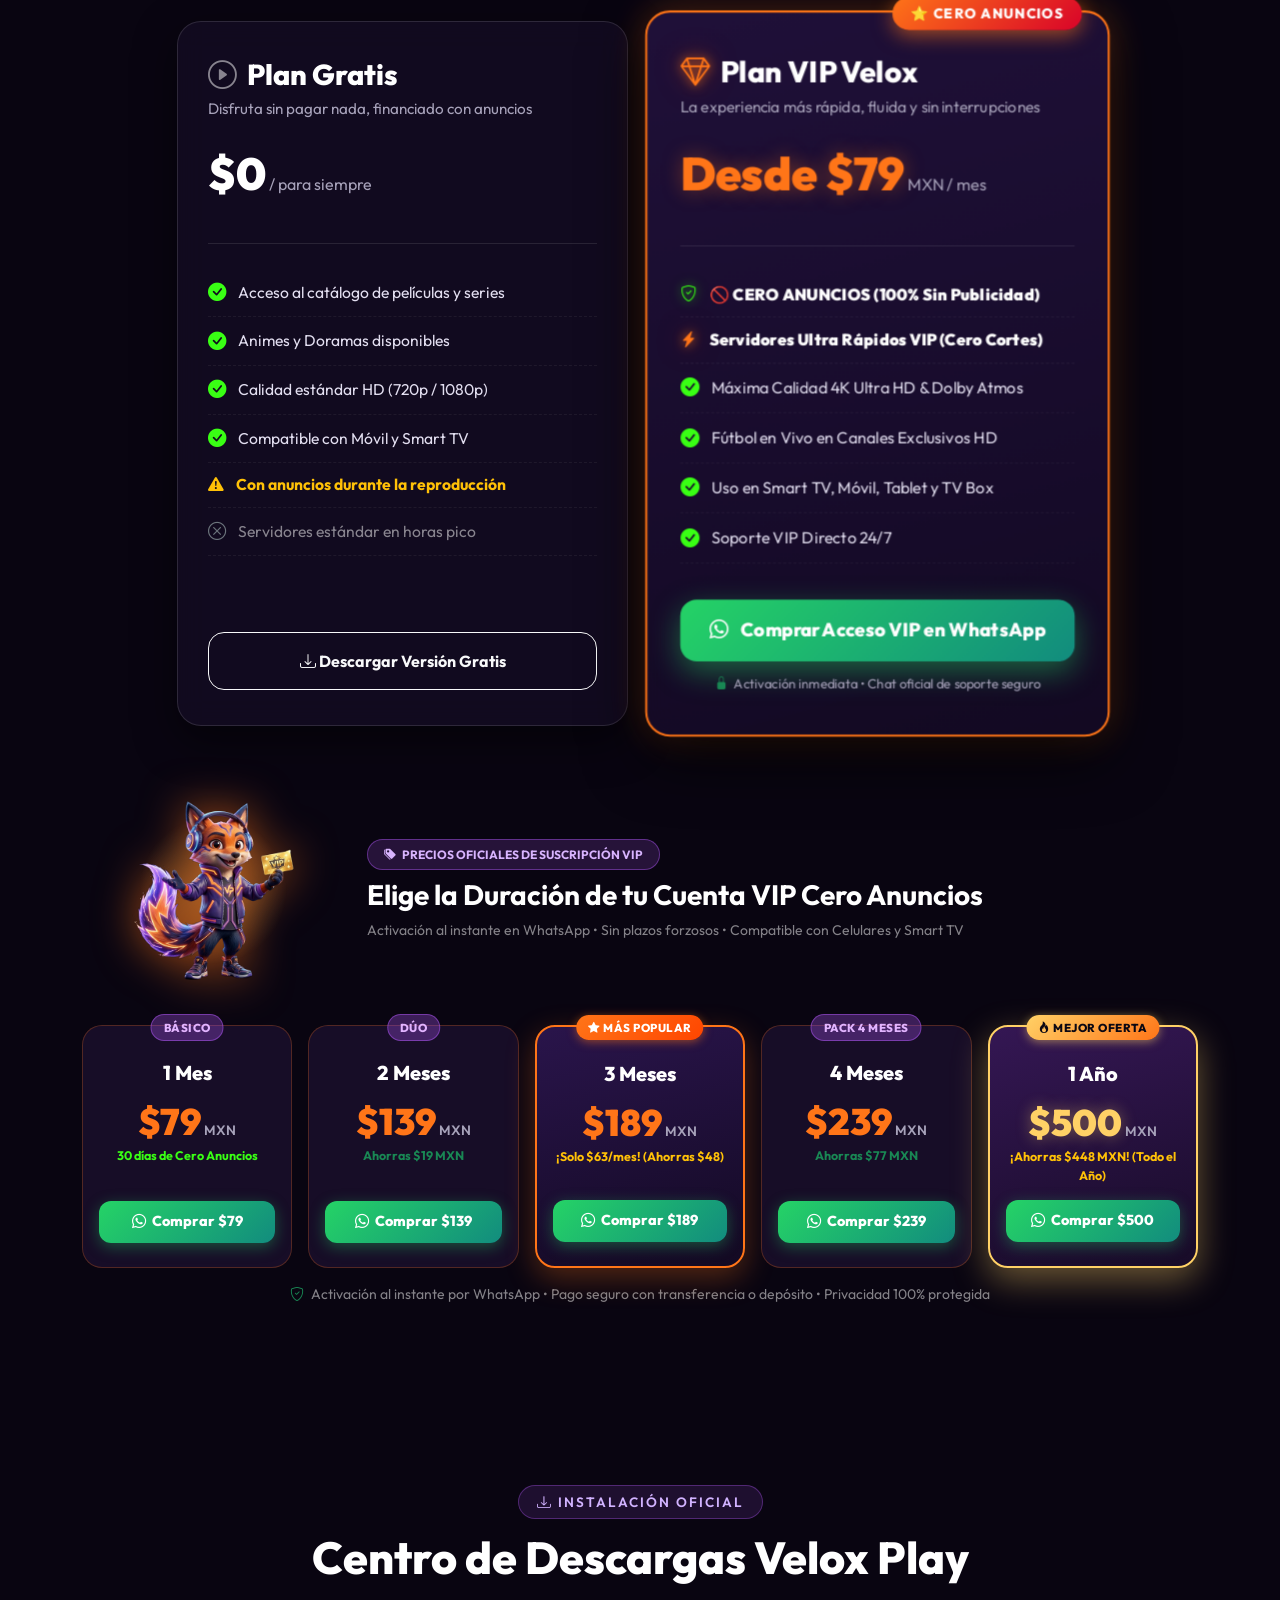
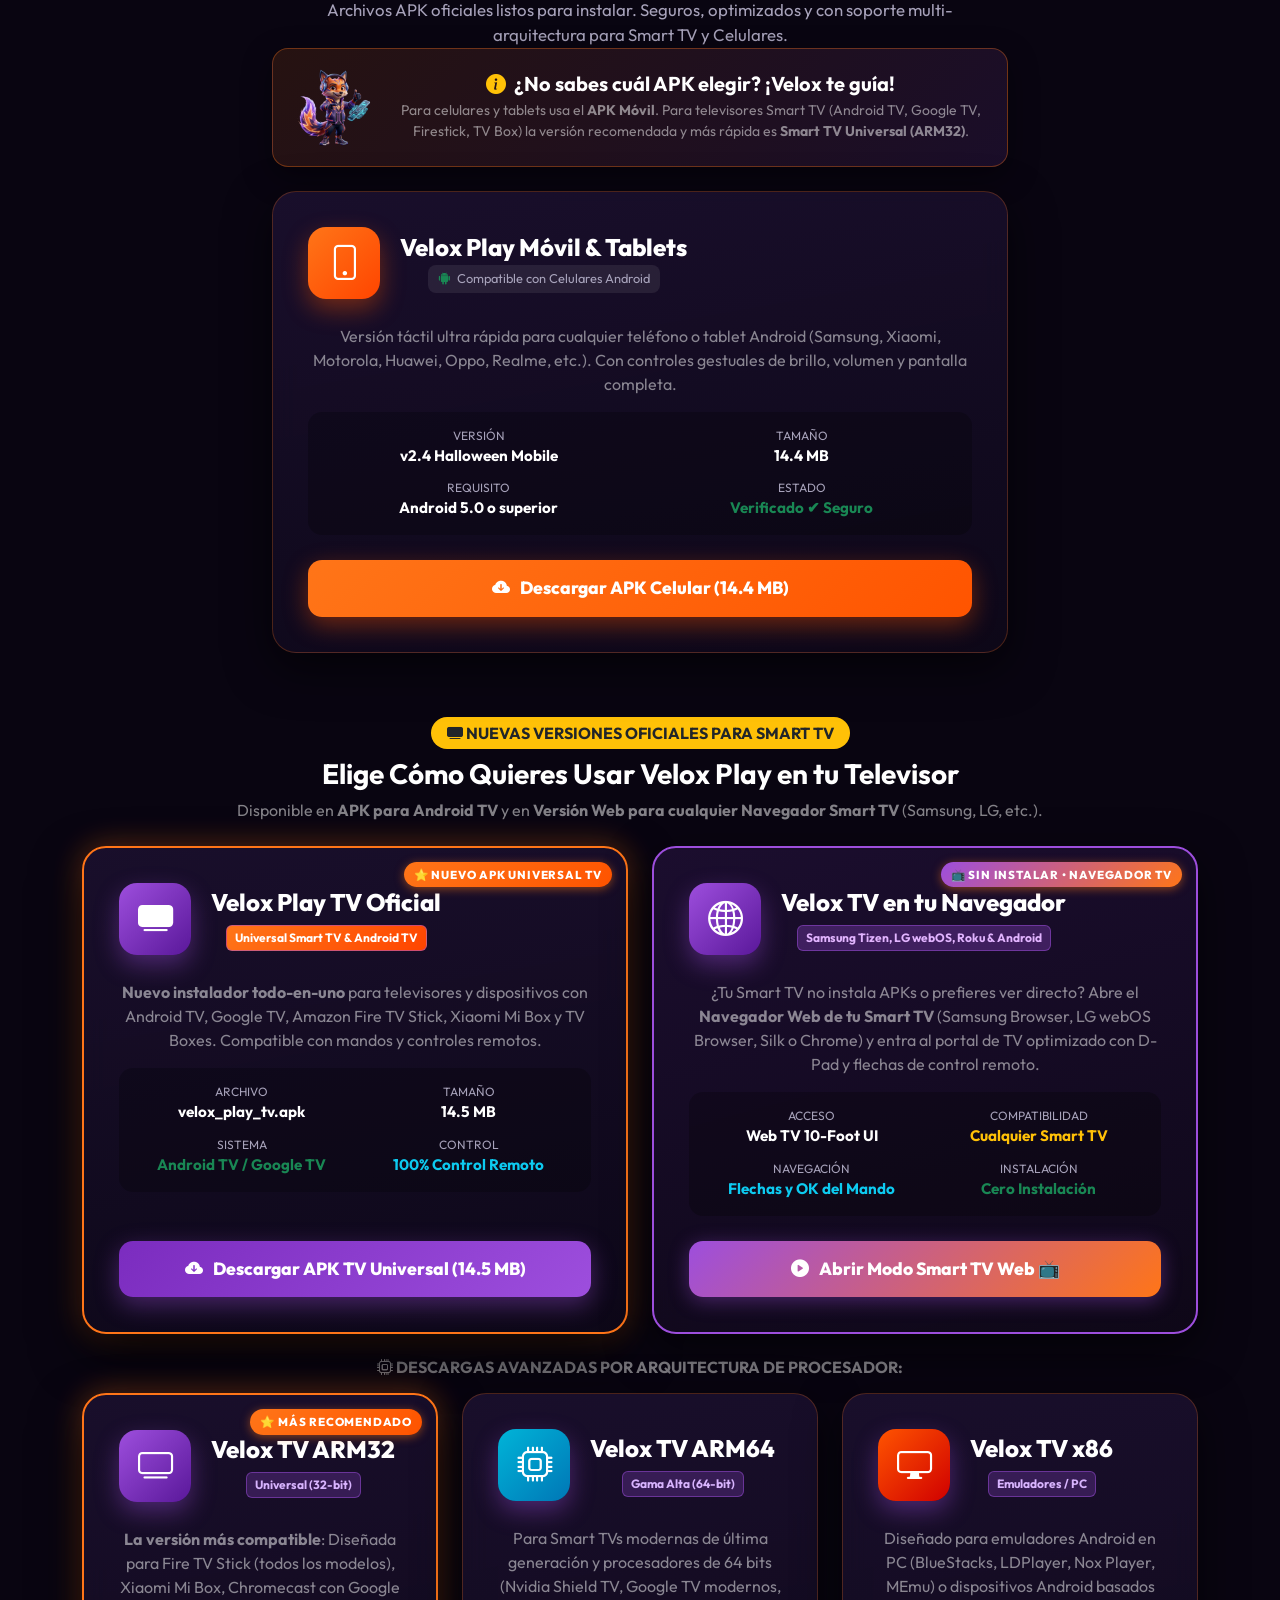
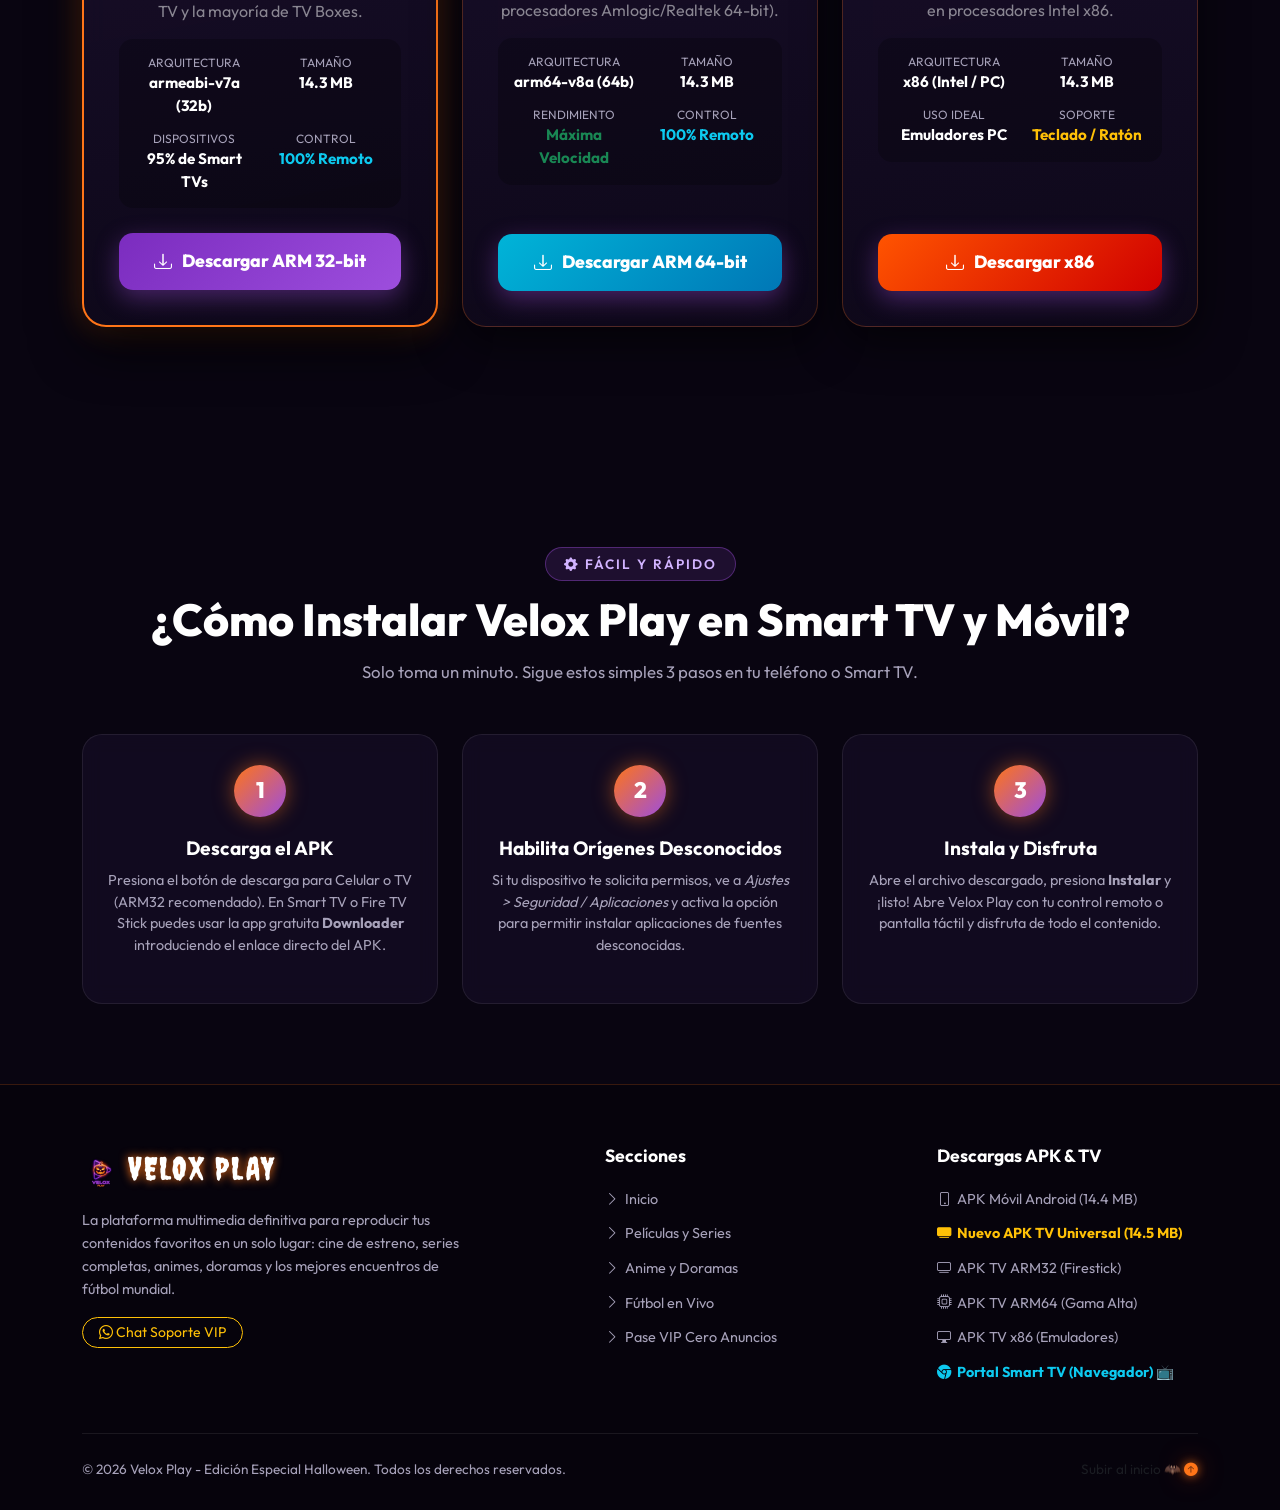
==== commit 91537458: "Velox Play: Nuevos APKs de TV (Universal, ARM32, ARM64, x86) y Portal Web Smart TV (10-foot UI con c" ====
--- a/index.html
+++ b/index.html
@@ -21,6 +21,26 @@
     gtag('config', 'G-VELOXPLAY01');
   </script>
 
+  <!-- Detección de URL: Activa Smart TV solo si la URL contiene 'smart-tv' o 'tv' -->
+  <script>
+    (function() {
+      try {
+        var href = (window.location.href || '').toLowerCase();
+        var search = (window.location.search || '').toLowerCase();
+        var hash = (window.location.hash || '').toLowerCase();
+        if (
+          href.indexOf('smart-tv') !== -1 || 
+          href.indexOf('smarttv') !== -1 || 
+          href.indexOf('smart_tv') !== -1 || 
+          search.indexOf('tv') !== -1 || 
+          hash.indexOf('smart-tv') !== -1
+        ) {
+          window.location.replace('tv.html');
+        }
+      } catch(e) {}
+    })();
+  </script>
+
   <!-- Open Graph / Redes Sociales -->
   <meta property="og:title" content="Velox Play 🎃 - Streaming de Películas, Anime, Doramas y Fútbol">
   <meta property="og:description" content="Disfruta de la mejor app de streaming para Celular y Smart TV. ¡Edición Especial Halloween!">
@@ -108,10 +128,12 @@
     <img src="assets/pumpkin_batwings.png" alt="Calabaza Alada Velox Play" class="pumpkin-batwings-img">
   </div>
 
-  <!-- Mascota Fantasma Flotante (Sticker Interactivo Sin Fondo) -->
-  <div class="ghost-mascot-sticker" onclick="openVipWhatsApp('Sticker Fantasma')" title="¡Disfruta sin anuncios con VIP!">
-    <div class="ghost-bubble">¡Pase VIP Cero Anuncios! 🎃</div>
-    <img src="assets/ghost_streaming.png" alt="Fantasma Velox Play" class="ghost-img">
+  <!-- MASCOTA OFICIAL "VELOX" FLOTANTE (INTERACTIVA, CAMBIO DE POSES Y DIÁLOGOS SIN FONDO) -->
+  <div class="velox-mascot-floating" id="veloxMascotFloating" onclick="interactVeloxMascot()" title="¡Toca a Velox para interactuar!">
+    <div class="velox-bubble animate__animated" id="veloxBubble">
+      ¡Hola! Soy Velox 🦊⚡ <em>(Tócame para hablar)</em>
+    </div>
+    <img src="assets/mascot_velox_waving.png" alt="Velox Mascota Oficial" id="veloxMascotImg" class="velox-floating-img">
   </div>
 
   <!-- NAVBAR -->
@@ -146,6 +168,12 @@
           <li class="nav-item">
             <a class="nav-link nav-link-custom" href="#instalacion"><i class="bi bi-info-circle"></i> Guía TV / Móvil</a>
           </li>
+          <!-- Acceso Especial Modo Smart TV Web -->
+          <li class="nav-item">
+            <a class="nav-link nav-link-custom fw-bold text-warning" href="tv.html" target="_blank" title="Abrir versión para navegador de Smart TV">
+              <i class="bi bi-tv-fill glow-orange"></i> Modo Smart TV 📺
+            </a>
+          </li>
           <!-- Botón de Audio Sintetizado -->
           <li class="nav-item ms-lg-2 my-2 my-lg-0">
             <button id="sound-toggle-btn" class="btn-sound-toggle" title="Activar/Desactivar Sonido">
@@ -184,15 +212,18 @@
           </p>
 
           <!-- Botones de Acción Inmediata -->
-          <div class="hero-cta-group justify-content-center justify-content-lg-start">
+          <div class="hero-cta-group justify-content-center justify-content-lg-start flex-wrap">
             <a href="apks/velox_play_movil.apk" class="btn-hero-download" download="velox_play_movil.apk">
               <i class="bi bi-phone"></i> APK Móvil (Android)
             </a>
             <a href="#descargas-tv" class="btn-hero-tv">
-              <i class="bi bi-tv"></i> Nuevos APKs para TV 📺
+              <i class="bi bi-tv"></i> Nuevos APKs TV 📺
+            </a>
+            <a href="tv.html" target="_blank" class="btn-hero-tv" style="background: linear-gradient(135deg, #7b2cbf 0%, #3c096c 100%); border-color: #ff7518; box-shadow: 0 6px 25px rgba(123, 44, 191, 0.6);">
+              <i class="bi bi-browser-chrome text-warning"></i> Modo Navegador TV 🌐
             </a>
             <button class="btn-hero-vip" onclick="openVipWhatsApp('Hero VIP')">
-              <i class="bi bi-shield-fill-check"></i> Pase VIP (Cero Anuncios)
+              <i class="bi bi-shield-fill-check"></i> Pase VIP ($79)
             </button>
           </div>
 
@@ -216,6 +247,11 @@
             </div>
             <div class="floating-showcase-badge badge-bottom-left">
               <i class="bi bi-stars glow-purple"></i> 🚫 VIP Cero Publicidad
+            </div>
+
+            <!-- Mascota Velox Disfrutando Streaming -->
+            <div class="hero-mascot-companion d-none d-md-block" style="position: absolute; bottom: -35px; right: -20px; z-index: 5;">
+              <img src="assets/mascot_velox_popcorn.png" alt="Velox Play Palomitas" class="mascot-section-img mascot-floating-anim" style="width: 135px; height: 135px; object-fit: contain;">
             </div>
           </div>
         </div>
@@ -596,12 +632,19 @@
 
       <!-- TARIFAS Y PAQUETES VIP DETALLADOS (1 MES, 2 MESES, 3 MESES, 4 MESES, 1 AÑO) -->
       <div class="vip-packages-wrapper mt-5 pt-3">
-        <div class="text-center mb-4">
-          <span class="badge rounded-pill px-3 py-2 text-uppercase fw-bold" style="background: rgba(157, 78, 221, 0.2); color: #d8b4fe; border: 1px solid rgba(157,78,221,0.5);">
-            <i class="bi bi-tags-fill me-1"></i> Precios Oficiales de Suscripción VIP
-          </span>
-          <h3 class="text-white fw-bold mt-2 font-display" style="font-family: 'Outfit', sans-serif;">Elige la Duración de tu Cuenta VIP Cero Anuncios</h3>
-          <p class="text-white-50 small mb-0">Activación al instante en WhatsApp • Sin plazos forzosos • Compatible con Celulares y Smart TV</p>
+        <div class="row align-items-center justify-content-center mb-4">
+          <div class="col-md-3 col-sm-4 text-center mb-3 mb-md-0">
+            <div class="mascot-vip-badge-wrapper">
+              <img src="assets/mascot_velox_presenting.png" alt="Velox Presentando VIP" class="mascot-section-img mascot-floating-anim" style="max-height: 200px;">
+            </div>
+          </div>
+          <div class="col-md-9 col-sm-8 text-center text-md-start">
+            <span class="badge rounded-pill px-3 py-2 text-uppercase fw-bold" style="background: rgba(157, 78, 221, 0.2); color: #d8b4fe; border: 1px solid rgba(157,78,221,0.5);">
+              <i class="bi bi-tags-fill me-1"></i> Precios Oficiales de Suscripción VIP
+            </span>
+            <h3 class="text-white fw-bold mt-2 font-display" style="font-family: 'Outfit', sans-serif;">Elige la Duración de tu Cuenta VIP Cero Anuncios</h3>
+            <p class="text-white-50 small mb-0">Activación al instante en WhatsApp • Sin plazos forzosos • Compatible con Celulares y Smart TV</p>
+          </div>
         </div>
 
         <div class="vip-packages-grid">
@@ -692,6 +735,17 @@
         <p class="section-subtitle">
           Archivos APK oficiales listos para instalar. Seguros, optimizados y con soporte multi-arquitectura para Smart TV y Celulares.
         </p>
+      <!-- ASISTENCIA DE VELOX PARA DESCARGAS -->
+      <div class="row justify-content-center mb-4">
+        <div class="col-lg-8">
+          <div class="mascot-download-helper p-3 rounded-4 d-flex align-items-center gap-3">
+            <img src="assets/mascot_velox_helping.png" alt="Velox Ayudando" class="mascot-mini-img mascot-wobble-anim" style="width: 85px; height: 85px; object-fit: contain;">
+            <div>
+              <h5 class="text-white fw-bold mb-1"><i class="bi bi-info-circle-fill text-warning me-1"></i> ¿No sabes cuál APK elegir? ¡Velox te guía!</h5>
+              <p class="text-white-50 small mb-0">Para celulares y tablets usa el <strong>APK Móvil</strong>. Para televisores Smart TV (Android TV, Google TV, Firestick, TV Box) la versión recomendada y más rápida es <strong>Smart TV Universal (ARM32)</strong>.</p>
+            </div>
+          </div>
+        </div>
       </div>
 
       <!-- DESCARGA PRINCIPAL CELULAR -->
@@ -738,15 +792,109 @@
         </div>
       </div>
 
-      <!-- NUEVAS VERSIONES DE SMART TV (ARM32, ARM64, X86) -->
+      <!-- NUEVAS VERSIONES DE SMART TV (APK & NAVEGADOR WEB) -->
       <div id="descargas-tv" class="pt-3">
         <div class="text-center mb-4">
           <span class="badge bg-warning text-dark px-3 py-2 rounded-pill fw-bold text-uppercase fs-6">
             <i class="bi bi-tv-fill"></i> Nuevas Versiones Oficiales para Smart TV
           </span>
-          <h3 class="text-white fw-bold mt-2">Elige la versión adecuada para tu Smart TV o TV Box</h3>
-          <p class="text-white-50">Si tienes dudas sobre cuál descargar, <strong class="text-warning">ARM 32-bit</strong> funciona en más del 95% de Smart TVs y FireSticks.</p>
-        </div>
+          <h3 class="text-white fw-bold mt-2">Elige Cómo Quieres Usar Velox Play en tu Televisor</h3>
+          <p class="text-white-50">Disponible en <strong>APK para Android TV</strong> y en <strong>Versión Web para cualquier Navegador Smart TV</strong> (Samsung, LG, etc.).</p>
+        </div>
+
+        <!-- 2 OPCIONES PRINCIPALES: NUEVO APK UNIVERSAL TV & PORTAL NAVEGADOR SMART TV -->
+        <div class="row g-4 justify-content-center mb-4">
+          <!-- 1. NUEVO APK UNIVERSAL VELOX PLAY TV -->
+          <div class="col-lg-6">
+            <div class="apk-card apk-card-tv-recommended" style="border: 2px solid #ff7518;">
+              <div class="recommended-arch-tag">⭐ NUEVO APK UNIVERSAL TV</div>
+              <div class="apk-card-top">
+                <div class="apk-icon-box tv-icon">
+                  <i class="bi bi-tv-fill"></i>
+                </div>
+                <div class="apk-title-info">
+                  <h3>Velox Play TV Oficial</h3>
+                  <span class="arch-pill" style="background: linear-gradient(135deg, #ff7518, #ff4500); color: #fff;">Universal Smart TV & Android TV</span>
+                </div>
+              </div>
+
+              <p class="text-white-50 mb-3">
+                <strong>Nuevo instalador todo-en-uno</strong> para televisores y dispositivos con Android TV, Google TV, Amazon Fire TV Stick, Xiaomi Mi Box y TV Boxes. Compatible con mandos y controles remotos.
+              </p>
+
+              <div class="apk-details-grid">
+                <div class="apk-detail-item">
+                  <span class="apk-detail-label">Archivo</span>
+                  <span class="apk-detail-val">velox_play_tv.apk</span>
+                </div>
+                <div class="apk-detail-item">
+                  <span class="apk-detail-label">Tamaño</span>
+                  <span class="apk-detail-val">14.5 MB</span>
+                </div>
+                <div class="apk-detail-item">
+                  <span class="apk-detail-label">Sistema</span>
+                  <span class="apk-detail-val text-success">Android TV / Google TV</span>
+                </div>
+                <div class="apk-detail-item">
+                  <span class="apk-detail-label">Control</span>
+                  <span class="apk-detail-val text-info">100% Control Remoto</span>
+                </div>
+              </div>
+
+              <a href="apks/velox_play_tv.apk" class="btn-apk-download btn-tv-download" download="velox_play_tv.apk">
+                <i class="bi bi-cloud-arrow-down-fill"></i> Descargar APK TV Universal (14.5 MB)
+              </a>
+            </div>
+          </div>
+
+          <!-- 2. PORTAL WEB PARA NAVEGADORES SMART TV (SAMSUNG, LG, ROKU, ETC.) -->
+          <div class="col-lg-6">
+            <div class="apk-card" style="border: 2px solid #9d4edd; background: linear-gradient(165deg, rgba(30, 15, 50, 0.9) 0%, rgba(15, 8, 25, 0.95) 100%);">
+              <div class="recommended-arch-tag" style="background: linear-gradient(135deg, #9d4edd, #ff7518);">📺 SIN INSTALAR • NAVEGADOR TV</div>
+              <div class="apk-card-top">
+                <div class="apk-icon-box tv-icon" style="background: linear-gradient(135deg, #9d4edd 0%, #5a189a 100%);">
+                  <i class="bi bi-globe2"></i>
+                </div>
+                <div class="apk-title-info">
+                  <h3>Velox TV en tu Navegador</h3>
+                  <span class="arch-pill" style="background: rgba(157, 78, 221, 0.3); color: #e2b4ff;">Samsung Tizen, LG webOS, Roku & Android</span>
+                </div>
+              </div>
+
+              <p class="text-white-50 mb-3">
+                ¿Tu Smart TV no instala APKs o prefieres ver directo? Abre el <strong>Navegador Web de tu Smart TV</strong> (Samsung Browser, LG webOS Browser, Silk o Chrome) y entra al portal de TV optimizado con D-Pad y flechas de control remoto.
+              </p>
+
+              <div class="apk-details-grid">
+                <div class="apk-detail-item">
+                  <span class="apk-detail-label">Acceso</span>
+                  <span class="apk-detail-val">Web TV 10-Foot UI</span>
+                </div>
+                <div class="apk-detail-item">
+                  <span class="apk-detail-label">Compatibilidad</span>
+                  <span class="apk-detail-val text-warning">Cualquier Smart TV</span>
+                </div>
+                <div class="apk-detail-item">
+                  <span class="apk-detail-label">Navegación</span>
+                  <span class="apk-detail-val text-info">Flechas y OK del Mando</span>
+                </div>
+                <div class="apk-detail-item">
+                  <span class="apk-detail-label">Instalación</span>
+                  <span class="apk-detail-val text-success">Cero Instalación</span>
+                </div>
+              </div>
+
+              <a href="tv.html" target="_blank" class="btn-apk-download" style="background: linear-gradient(135deg, #9d4edd 0%, #ff7518 100%); box-shadow: 0 4px 20px rgba(157, 78, 221, 0.4);">
+                <i class="bi bi-play-circle-fill"></i> Abrir Modo Smart TV Web 📺
+              </a>
+            </div>
+          </div>
+        </div>
+
+        <!-- VERSIONES ESPECÍFICAS DE ARQUITECTURA (ARM32, ARM64, X86) -->
+        <h4 class="text-center text-white-50 fw-bold fs-6 text-uppercase mb-3 mt-4">
+          <i class="bi bi-cpu"></i> Descargas avanzadas por arquitectura de procesador:
+        </h4>
 
         <div class="row g-4 justify-content-center">
 
@@ -991,13 +1139,14 @@
         </div>
 
         <div class="col-lg-3 col-6">
-          <h4 class="footer-links-title">Descargas APK</h4>
+          <h4 class="footer-links-title">Descargas APK & TV</h4>
           <ul class="footer-links-list">
             <li><a href="apks/velox_play_movil.apk" download><i class="bi bi-phone"></i> APK Móvil Android (14.4 MB)</a></li>
-            <li><a href="apks/velox_play_tv_arm32.apk" download><i class="bi bi-tv"></i> APK Smart TV ARM32 (Recomendado)</a></li>
-            <li><a href="apks/velox_play_tv_arm64.apk" download><i class="bi bi-cpu"></i> APK Smart TV ARM64</a></li>
-            <li><a href="apks/velox_play_tv_x86.apk" download><i class="bi bi-display"></i> APK Smart TV x86 (PC)</a></li>
-            <li><a href="#instalacion"><i class="bi bi-book"></i> Guía con app Downloader</a></li>
+            <li><a href="apks/velox_play_tv.apk" download class="text-warning fw-bold"><i class="bi bi-tv-fill"></i> Nuevo APK TV Universal (14.5 MB)</a></li>
+            <li><a href="apks/velox_play_tv_arm32.apk" download><i class="bi bi-tv"></i> APK TV ARM32 (Firestick)</a></li>
+            <li><a href="apks/velox_play_tv_arm64.apk" download><i class="bi bi-cpu"></i> APK TV ARM64 (Gama Alta)</a></li>
+            <li><a href="apks/velox_play_tv_x86.apk" download><i class="bi bi-display"></i> APK TV x86 (Emuladores)</a></li>
+            <li><a href="tv.html" target="_blank" class="text-info fw-bold"><i class="bi bi-browser-chrome"></i> Portal Smart TV (Navegador) 📺</a></li>
           </ul>
         </div>
       </div>
--- a/css/halloween.css
+++ b/css/halloween.css
@@ -1756,3 +1756,136 @@
   box-shadow: 0 0 10px currentColor;
 }
 
+/* ===================================================================
+   MASCOTA OFICIAL "VELOX" (CYBER-FOX DEL STREAMING) - ANIMACIONES & POSES
+   =================================================================== */
+.velox-mascot-floating {
+  position: fixed;
+  bottom: 25px;
+  right: 25px;
+  z-index: 1030;
+  display: flex;
+  align-items: flex-end;
+  cursor: pointer;
+  transition: transform 0.3s cubic-bezier(0.175, 0.885, 0.32, 1.275);
+}
+.velox-mascot-floating:hover {
+  transform: scale(1.08) translateY(-4px);
+}
+
+.velox-floating-img {
+  width: 120px;
+  height: 120px;
+  object-fit: contain;
+  filter: drop-shadow(0 0 18px rgba(255, 117, 24, 0.75)) drop-shadow(0 0 28px rgba(157, 78, 221, 0.5));
+  animation: veloxFloatAnim 3.6s ease-in-out infinite alternate;
+  transition: transform 0.25s cubic-bezier(0.34, 1.56, 0.64, 1);
+}
+
+.velox-bubble {
+  background: rgba(16, 9, 28, 0.96);
+  border: 1.5px solid var(--halloween-orange);
+  color: #fff;
+  font-size: 0.82rem;
+  font-weight: 700;
+  padding: 10px 16px;
+  border-radius: 18px;
+  margin-right: -10px;
+  margin-bottom: 25px;
+  max-width: 230px;
+  box-shadow: 0 8px 25px rgba(0, 0, 0, 0.7), 0 0 15px rgba(255, 117, 24, 0.4);
+  z-index: 3;
+  position: relative;
+  line-height: 1.35;
+  backdrop-filter: blur(8px);
+}
+.velox-bubble::after {
+  content: "";
+  position: absolute;
+  bottom: 12px;
+  right: -8px;
+  border-width: 7px 0 7px 8px;
+  border-style: solid;
+  border-color: transparent transparent transparent rgba(16, 9, 28, 0.96);
+}
+
+@keyframes veloxFloatAnim {
+  0% {
+    transform: translateY(0px) rotate(0deg);
+  }
+  50% {
+    transform: translateY(-12px) rotate(2deg);
+  }
+  100% {
+    transform: translateY(3px) rotate(-1.5deg);
+  }
+}
+
+/* Mascota en Secciones (Hero, VIP, Descargas) */
+.mascot-section-img {
+  max-width: 100%;
+  height: auto;
+  object-fit: contain;
+  filter: drop-shadow(0 0 22px rgba(255, 117, 24, 0.65));
+}
+
+.mascot-floating-anim {
+  animation: mascotSectionFloat 4.2s ease-in-out infinite alternate;
+}
+@keyframes mascotSectionFloat {
+  0% { transform: translateY(0px) scale(1); }
+  50% { transform: translateY(-10px) scale(1.02); }
+  100% { transform: translateY(0px) scale(1); }
+}
+
+.mascot-wobble-anim {
+  animation: mascotSectionWobble 3.5s ease-in-out infinite alternate;
+}
+@keyframes mascotSectionWobble {
+  0% { transform: rotate(0deg) scale(1); }
+  50% { transform: rotate(3deg) scale(1.04); }
+  100% { transform: rotate(-2deg) scale(1); }
+}
+
+.mascot-vip-badge-wrapper {
+  position: relative;
+  display: inline-block;
+}
+.mascot-vip-badge-wrapper::before {
+  content: "";
+  position: absolute;
+  top: 50%;
+  left: 50%;
+  width: 150px;
+  height: 150px;
+  background: radial-gradient(circle, rgba(255, 209, 102, 0.35) 0%, transparent 70%);
+  transform: translate(-50%, -50%);
+  border-radius: 50%;
+  z-index: -1;
+  animation: vipAuraPulse 3s ease-in-out infinite alternate;
+}
+@keyframes vipAuraPulse {
+  0% { transform: translate(-50%, -50%) scale(0.9); opacity: 0.6; }
+  100% { transform: translate(-50%, -50%) scale(1.3); opacity: 1; }
+}
+
+.mascot-download-helper {
+  background: linear-gradient(135deg, rgba(255, 117, 24, 0.12) 0%, rgba(157, 78, 221, 0.12) 100%);
+  border: 1px solid rgba(255, 117, 24, 0.35);
+  box-shadow: 0 10px 30px rgba(0,0,0,0.4);
+}
+
+@media (max-width: 768px) {
+  .velox-mascot-floating {
+    bottom: 12px;
+    right: 12px;
+  }
+  .velox-floating-img {
+    width: 85px;
+    height: 85px;
+  }
+  .velox-bubble {
+    display: none;
+  }
+}
+
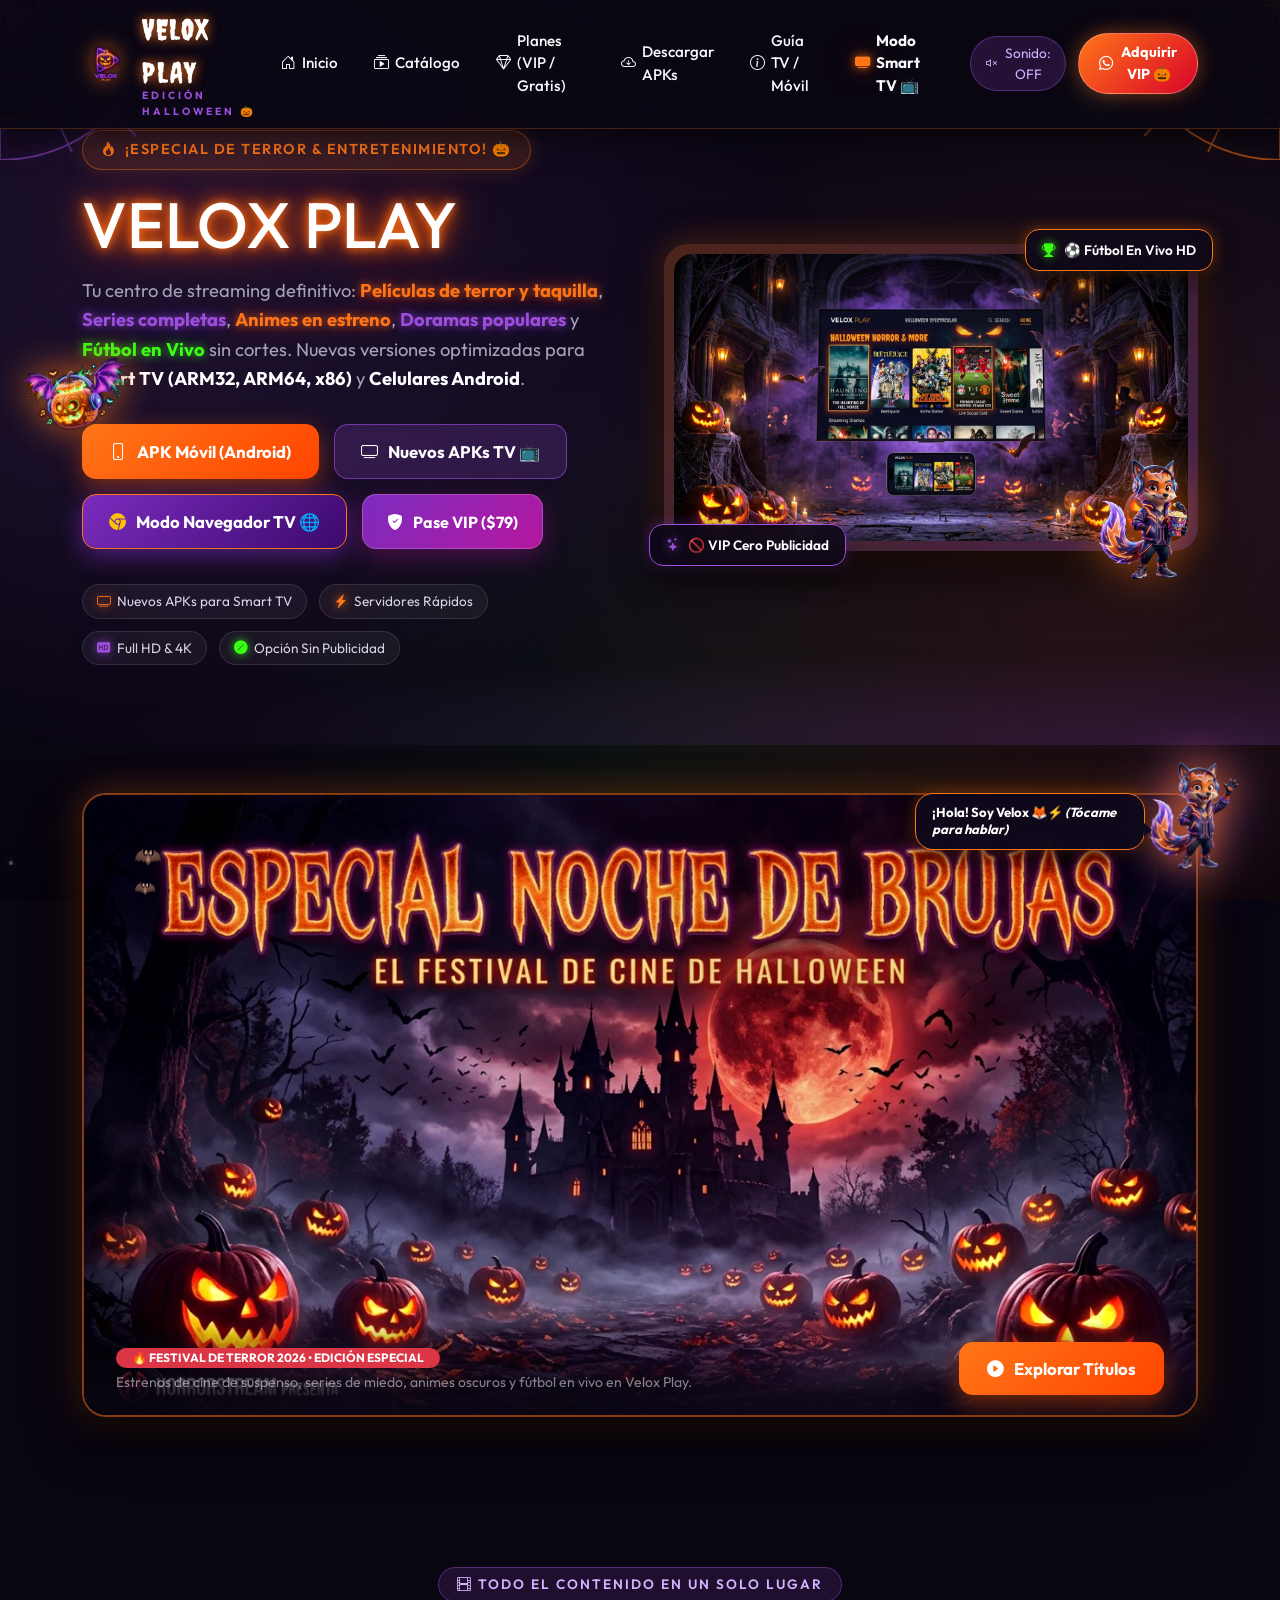
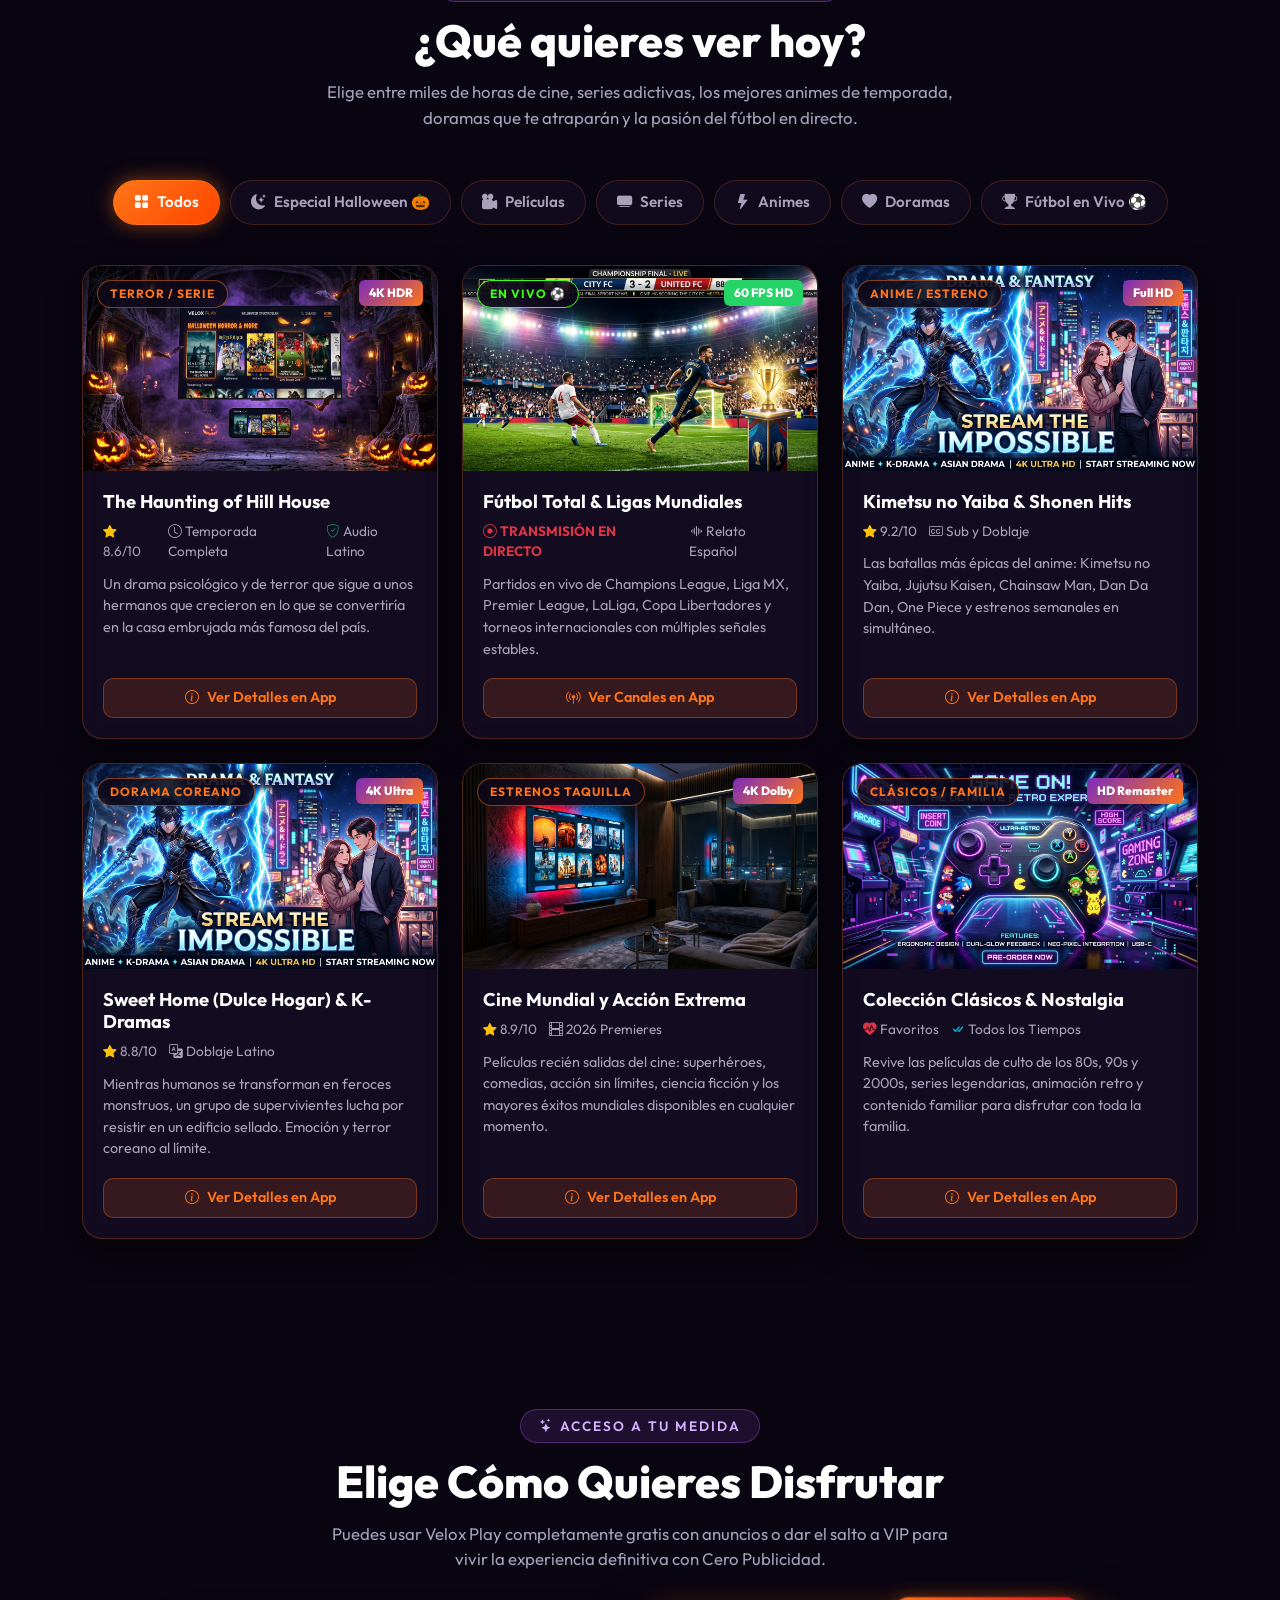
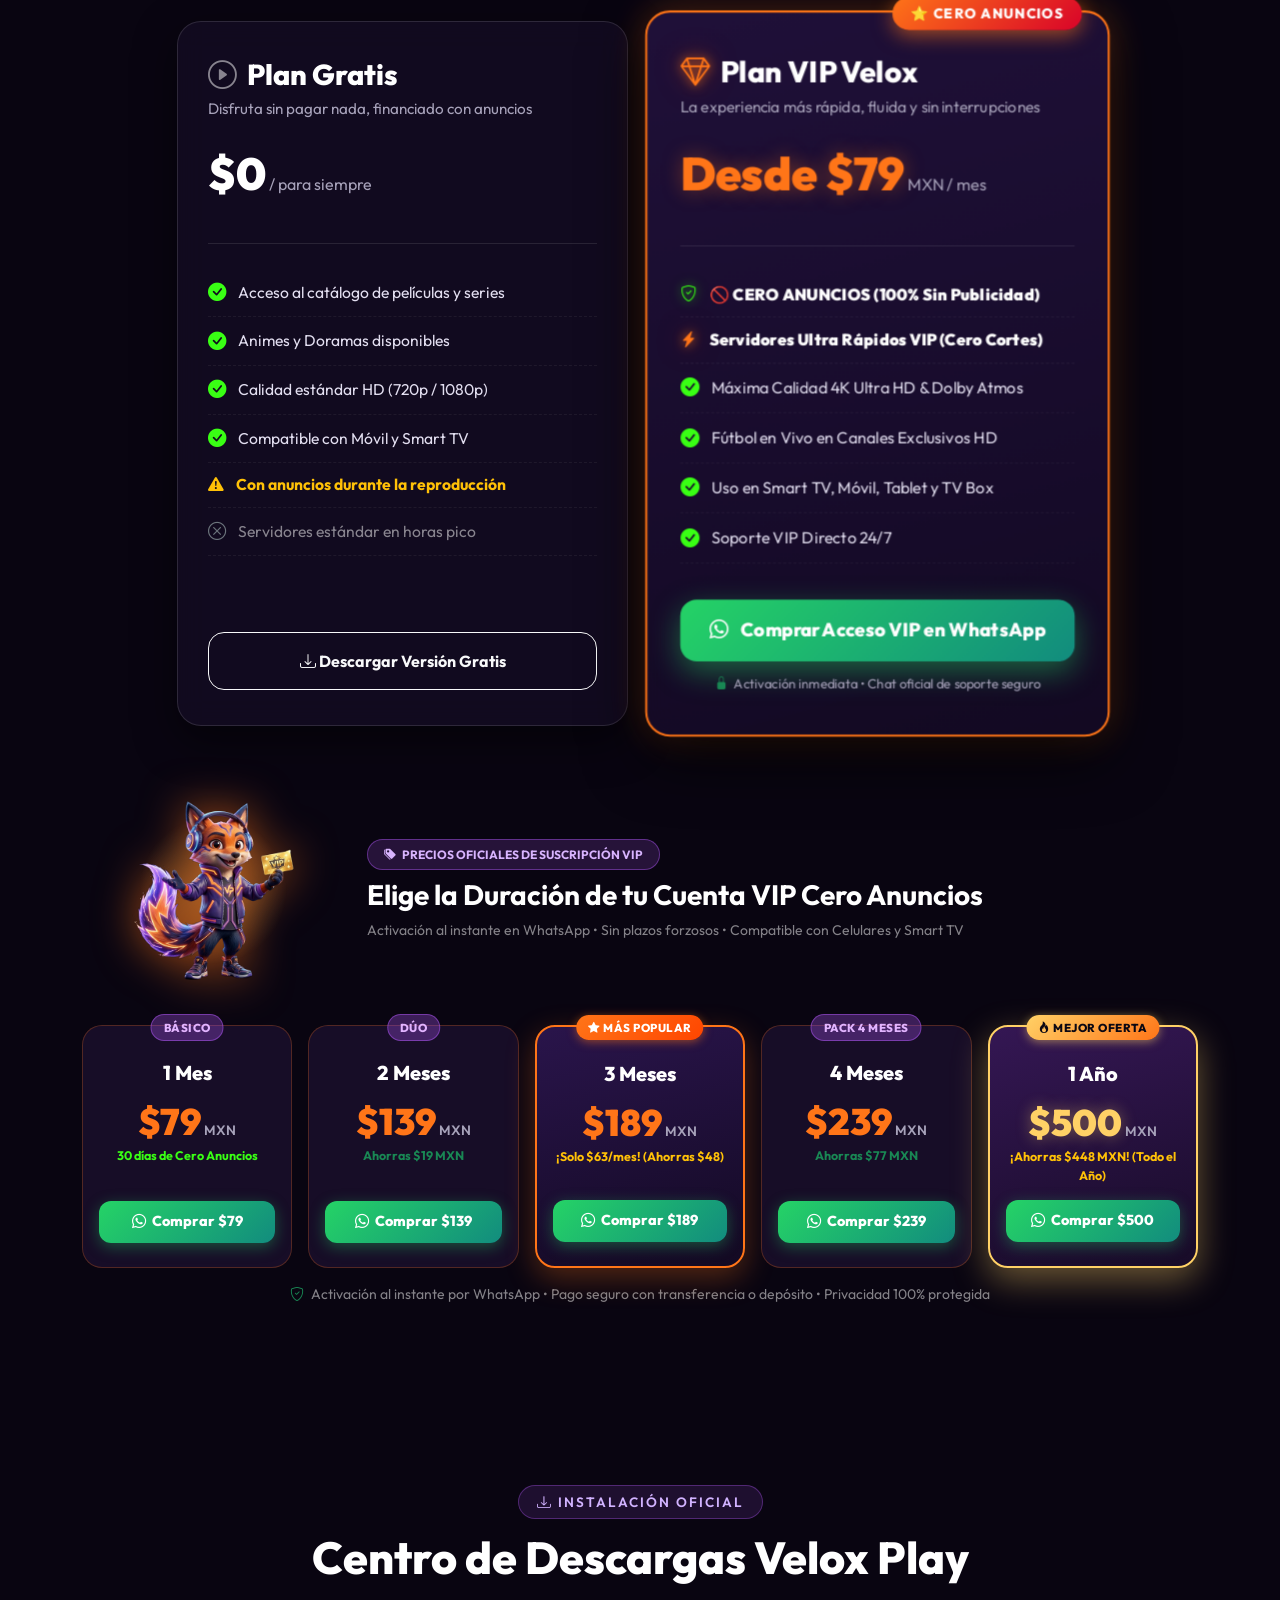
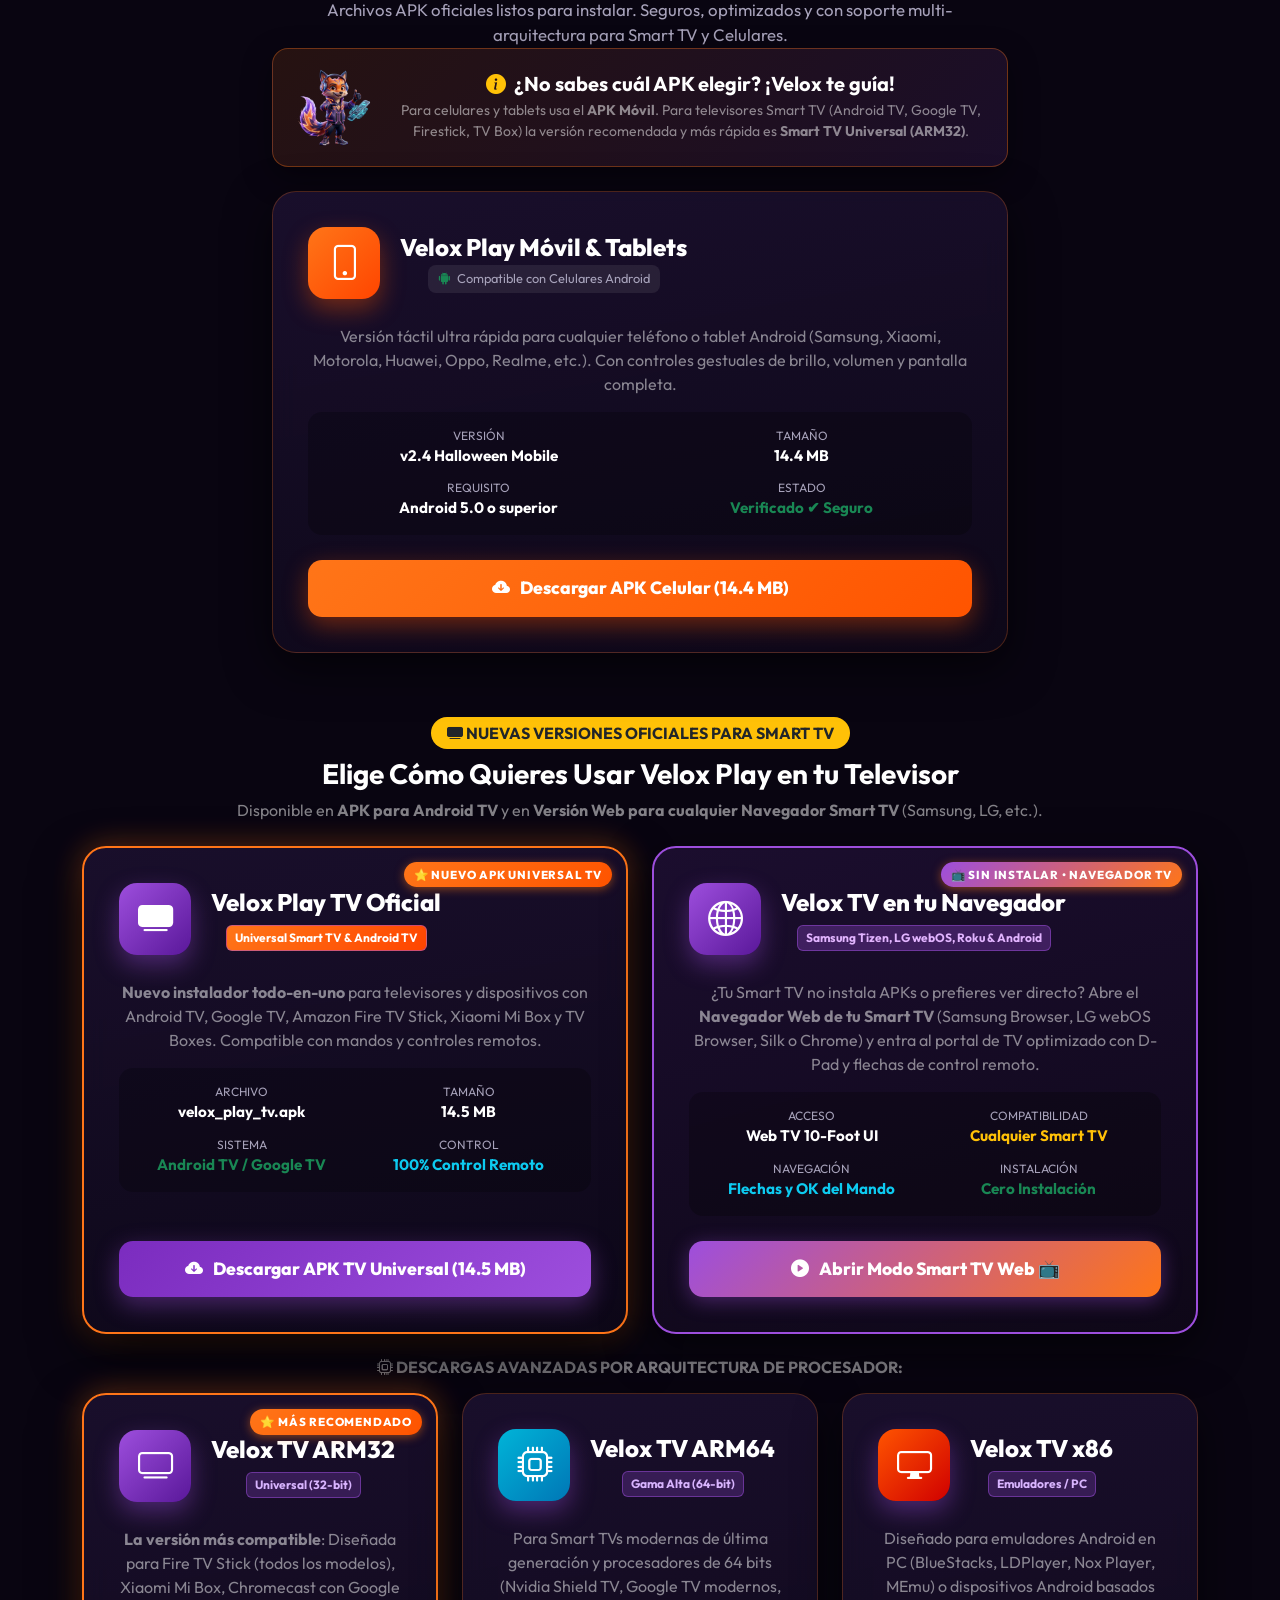
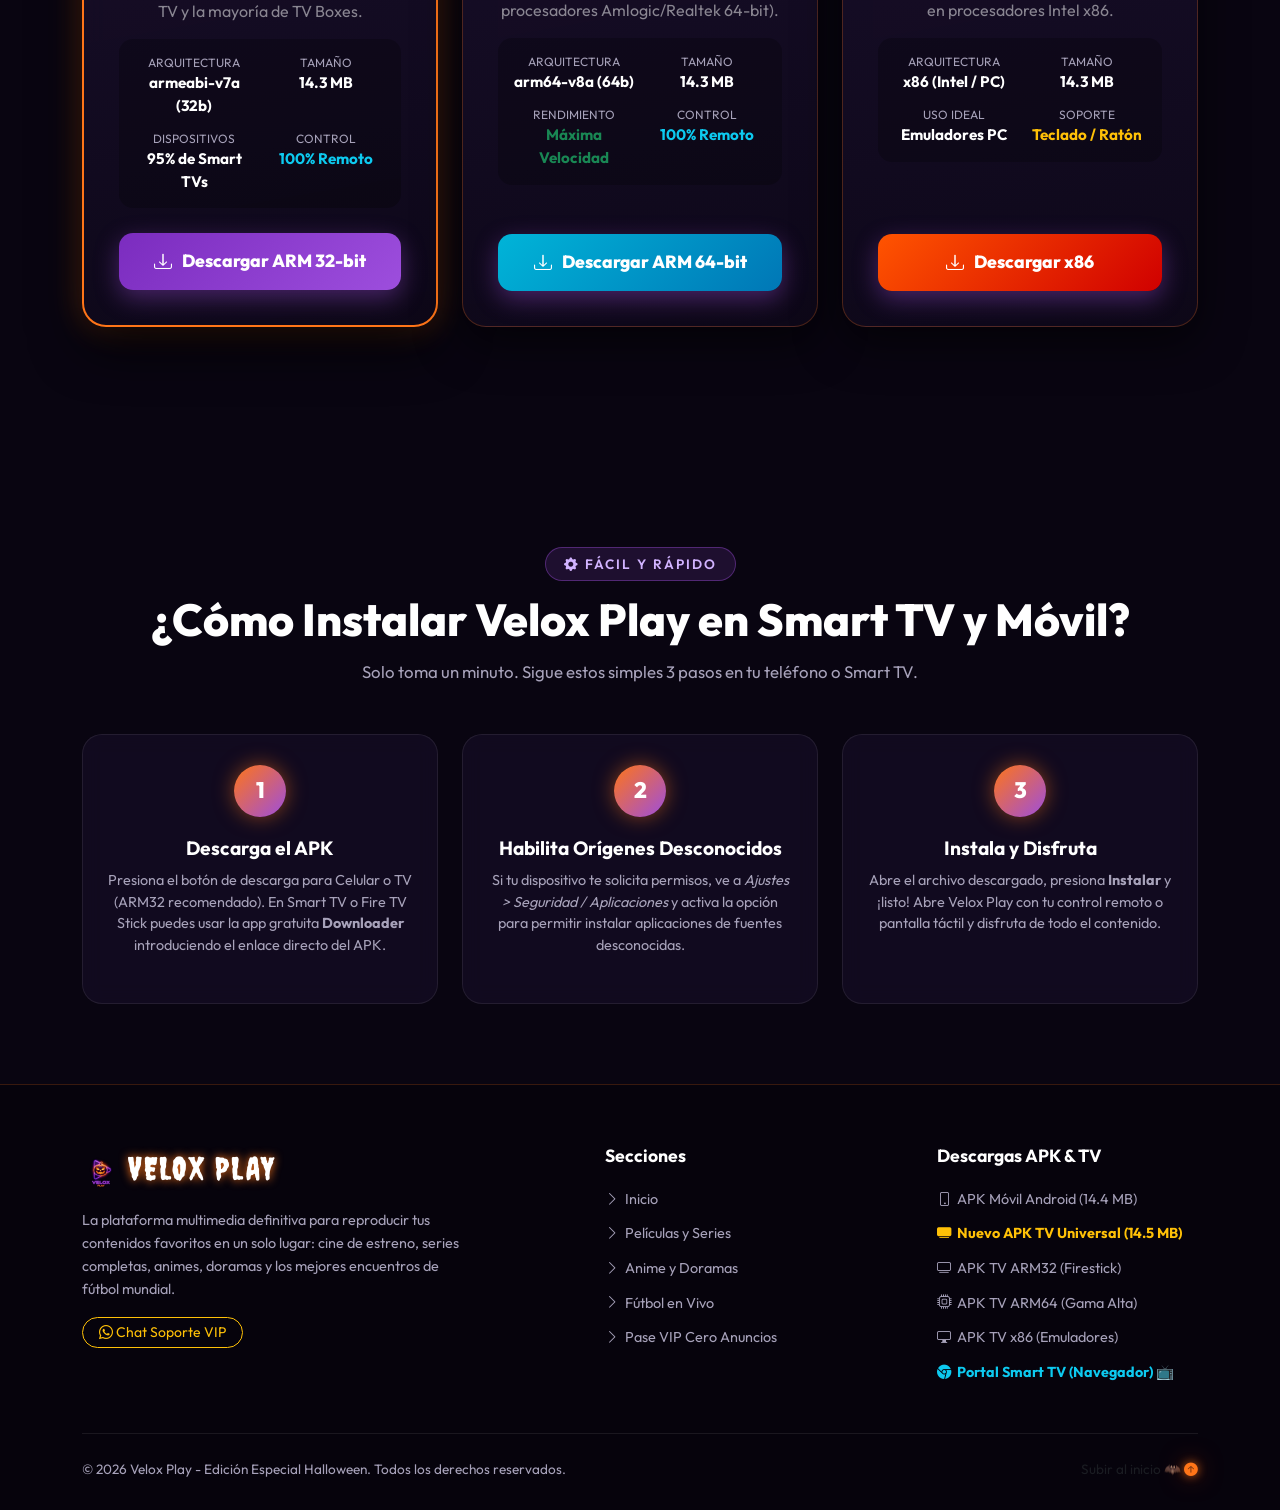
==== commit 238846b4: "Velox Play: Optimizacion integral de Google SEO (sitemap.xml, robots.txt, Schema.org JSON-LD Rich Sn" ====
--- a/index.html
+++ b/index.html
@@ -10,6 +10,11 @@
 
   <!-- Google Search Console Verification -->
   <meta name="google-site-verification" content="zlQNjWE6OFHN865LurIUWlt7oC6sPOC-aTfbMzc9YiA" />
+
+  <!-- Google SEO / Indexación & Robots -->
+  <meta name="robots" content="index, follow, max-image-preview:large, max-snippet:-1, max-video-preview:-1">
+  <meta name="googlebot" content="index, follow, max-snippet:-1, max-image-preview:large, max-video-preview:-1">
+  <link rel="canonical" href="https://flashanaaya18.github.io/pagina-web-velox-play/">
 
   <!-- Google Analytics / gtag.js Verification -->
   <script async src="https://www.googletagmanager.com/gtag/js?id=G-VELOXPLAY01"></script>
@@ -41,14 +46,115 @@
     })();
   </script>
 
-  <!-- Open Graph / Redes Sociales -->
-  <meta property="og:title" content="Velox Play 🎃 - Streaming de Películas, Anime, Doramas y Fútbol">
-  <meta property="og:description" content="Disfruta de la mejor app de streaming para Celular y Smart TV. ¡Edición Especial Halloween!">
-  <meta property="og:image" content="assets/hero_halloween.jpg">
+  <!-- Open Graph / Redes Sociales & WhatsApp Preview -->
+  <meta property="og:site_name" content="Velox Play">
+  <meta property="og:title" content="Velox Play 🎃 - Películas, Series, Anime, Doramas y Fútbol en Vivo">
+  <meta property="og:description" content="Descarga Velox Play Oficial para Celular y Smart TV. Disfruta de películas de estreno, series completas, doramas y fútbol en vivo HD. ¡Gratis y VIP Cero Anuncios!">
+  <meta property="og:image" content="https://flashanaaya18.github.io/pagina-web-velox-play/assets/hero_halloween.jpg">
+  <meta property="og:url" content="https://flashanaaya18.github.io/pagina-web-velox-play/">
   <meta property="og:type" content="website">
+  <meta property="og:locale" content="es_MX">
+
+  <!-- Twitter Card -->
+  <meta name="twitter:card" content="summary_large_image">
+  <meta name="twitter:title" content="Velox Play 🎃 - Streaming para Smart TV y Móvil">
+  <meta name="twitter:description" content="Películas, series, animes, doramas y fútbol en vivo sin cortes. Descarga APK o usa en tu Smart TV.">
+  <meta name="twitter:image" content="https://flashanaaya18.github.io/pagina-web-velox-play/assets/hero_halloween.jpg">
 
   <!-- Favicon Halloween -->
   <link rel="icon" type="image/png" href="assets/logo_halloween.png">
+  <link rel="apple-touch-icon" href="assets/logo_halloween.png">
+
+  <!-- SCHEMA.ORG / DATOS ESTRUCTURADOS DE GOOGLE (RICH SNIPPETS) -->
+  <script type="application/ld+json">
+  {
+    "@context": "https://schema.org",
+    "@graph": [
+      {
+        "@type": "SoftwareApplication",
+        "@id": "https://flashanaaya18.github.io/pagina-web-velox-play/#app",
+        "name": "Velox Play",
+        "operatingSystem": "Android, Android TV, Google TV, Amazon Fire OS, Smart TV Web",
+        "applicationCategory": "EntertainmentApplication",
+        "genre": "Streaming",
+        "offers": [
+          {
+            "@type": "Offer",
+            "name": "Plan Gratis con Anuncios",
+            "price": "0",
+            "priceCurrency": "MXN"
+          },
+          {
+            "@type": "Offer",
+            "name": "Pase VIP Cero Anuncios (1 Mes)",
+            "price": "79",
+            "priceCurrency": "MXN"
+          },
+          {
+            "@type": "Offer",
+            "name": "Pase VIP Cero Anuncios (1 Año)",
+            "price": "500",
+            "priceCurrency": "MXN"
+          }
+        ],
+        "aggregateRating": {
+          "@type": "AggregateRating",
+          "ratingValue": "4.9",
+          "reviewCount": "18450",
+          "bestRating": "5",
+          "worstRating": "1"
+        },
+        "description": "App de streaming con películas de terror y taquilla, series completas, doramas, anime y fútbol en vivo HD sin cortes."
+      },
+      {
+        "@type": "WebSite",
+        "@id": "https://flashanaaya18.github.io/pagina-web-velox-play/#website",
+        "url": "https://flashanaaya18.github.io/pagina-web-velox-play/",
+        "name": "Velox Play Oficial",
+        "description": "Página oficial de descarga y streaming de Velox Play",
+        "inLanguage": "es"
+      },
+      {
+        "@type": "FAQPage",
+        "@id": "https://flashanaaya18.github.io/pagina-web-velox-play/#faq",
+        "mainEntity": [
+          {
+            "@type": "Question",
+            "name": "¿Cómo descargar Velox Play en mi celular o Smart TV?",
+            "acceptedAnswer": {
+              "@type": "Answer",
+              "text": "Puedes descargar el archivo APK oficial directamente desde la sección de descargas de Velox Play para tu celular Android o para Smart TV (ARM32, ARM64, x86). También puedes ingresar desde el navegador de tu Smart TV."
+            }
+          },
+          {
+            "@type": "Question",
+            "name": "¿Velox Play es gratis?",
+            "acceptedAnswer": {
+              "@type": "Answer",
+              "text": "Sí, Velox Play cuenta con una versión 100% gratuita financiada con anuncios que te da acceso a películas, series, animes, doramas y partidos de fútbol."
+            }
+          },
+          {
+            "@type": "Question",
+            "name": "¿Cuánto cuesta el pase VIP Cero Anuncios?",
+            "acceptedAnswer": {
+              "@type": "Answer",
+              "text": "El Pase VIP tiene opciones desde $79 MXN por 1 mes, $139 MXN por 2 meses, $189 MXN por 3 meses, $239 MXN por 4 meses y $500 MXN por 1 año completo con activación inmediata por WhatsApp."
+            }
+          },
+          {
+            "@type": "Question",
+            "name": "¿Funciona en Smart TV sin instalar APK?",
+            "acceptedAnswer": {
+              "@type": "Answer",
+              "text": "Sí, puedes abrir el portal Smart TV Web (tv.html) en cualquier navegador de televisión como Samsung Tizen, LG webOS o Android TV con soporte para control remoto D-Pad."
+            }
+          }
+        ]
+      }
+    ]
+  }
+  </script>
 
   <!-- Google Fonts: Creepster (Terror/Halloween) & Outfit (UI Moderna) -->
   <link rel="preconnect" href="https://fonts.googleapis.com">
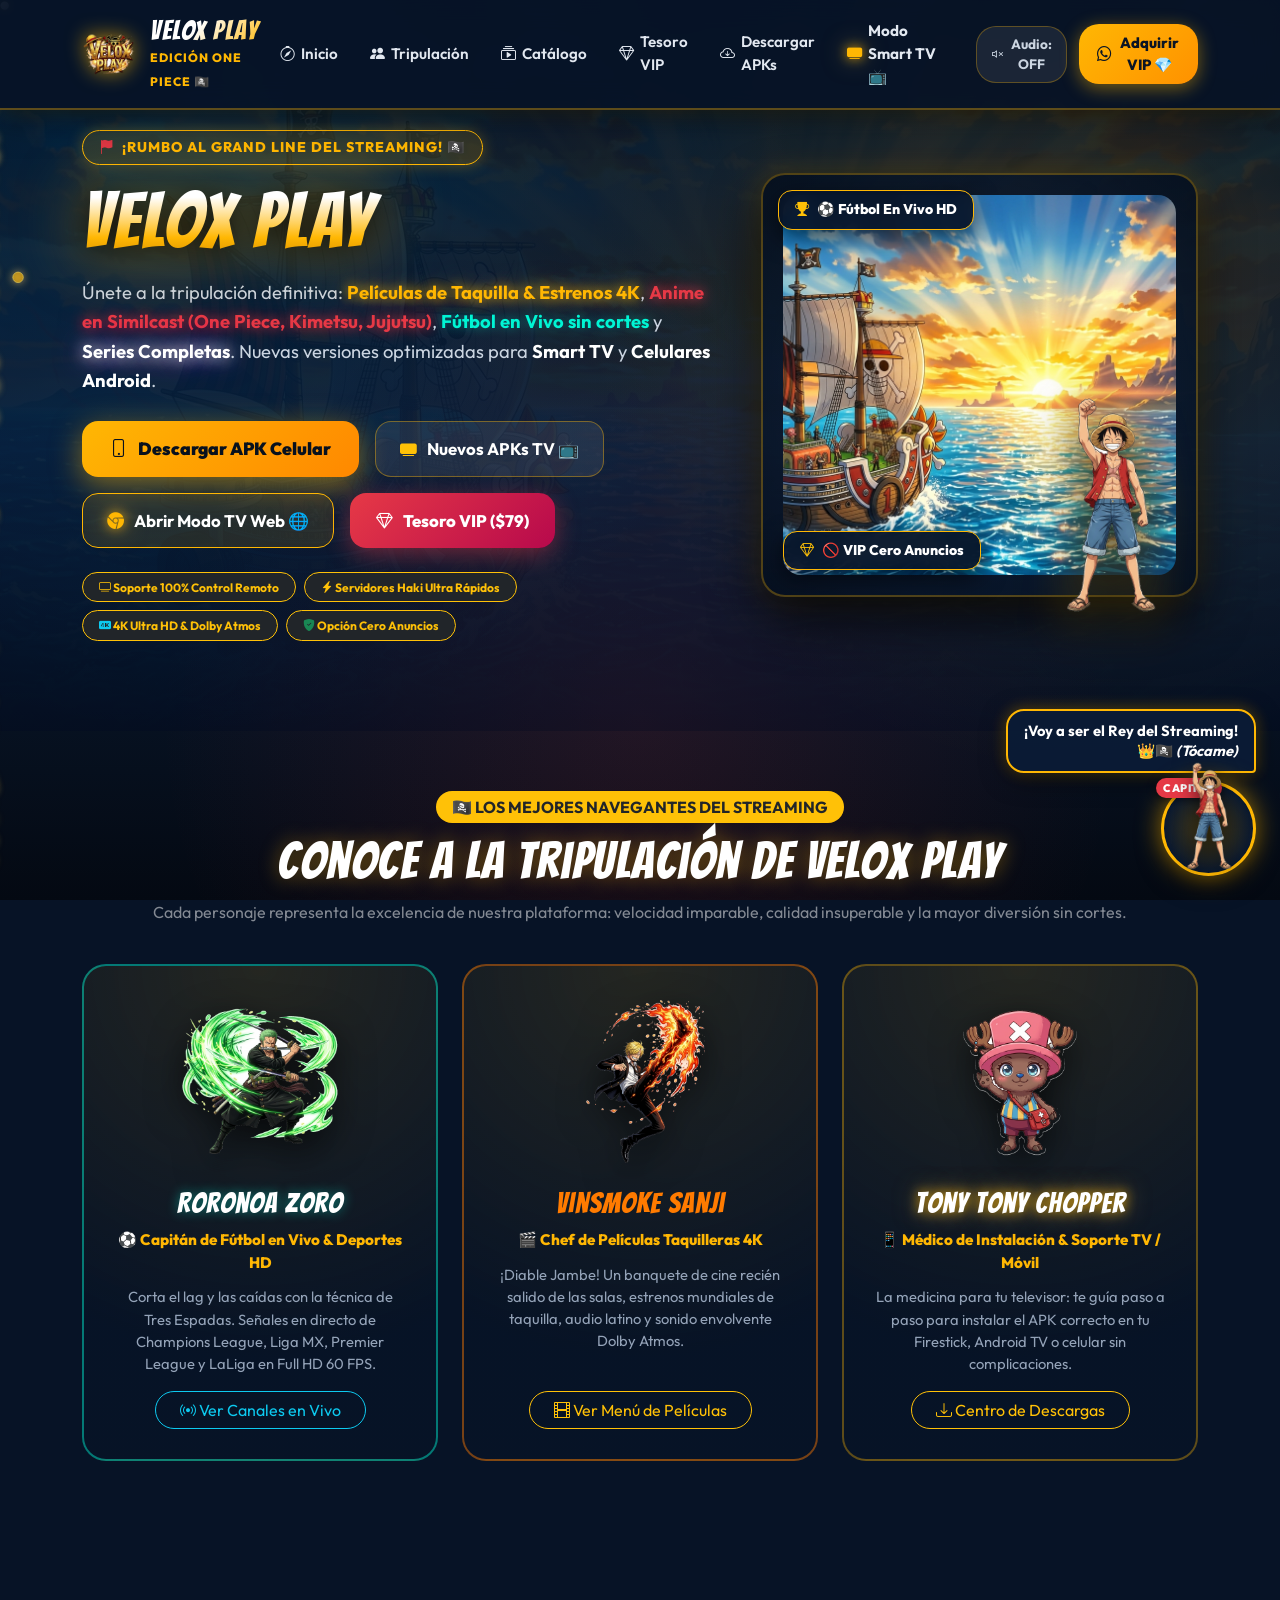
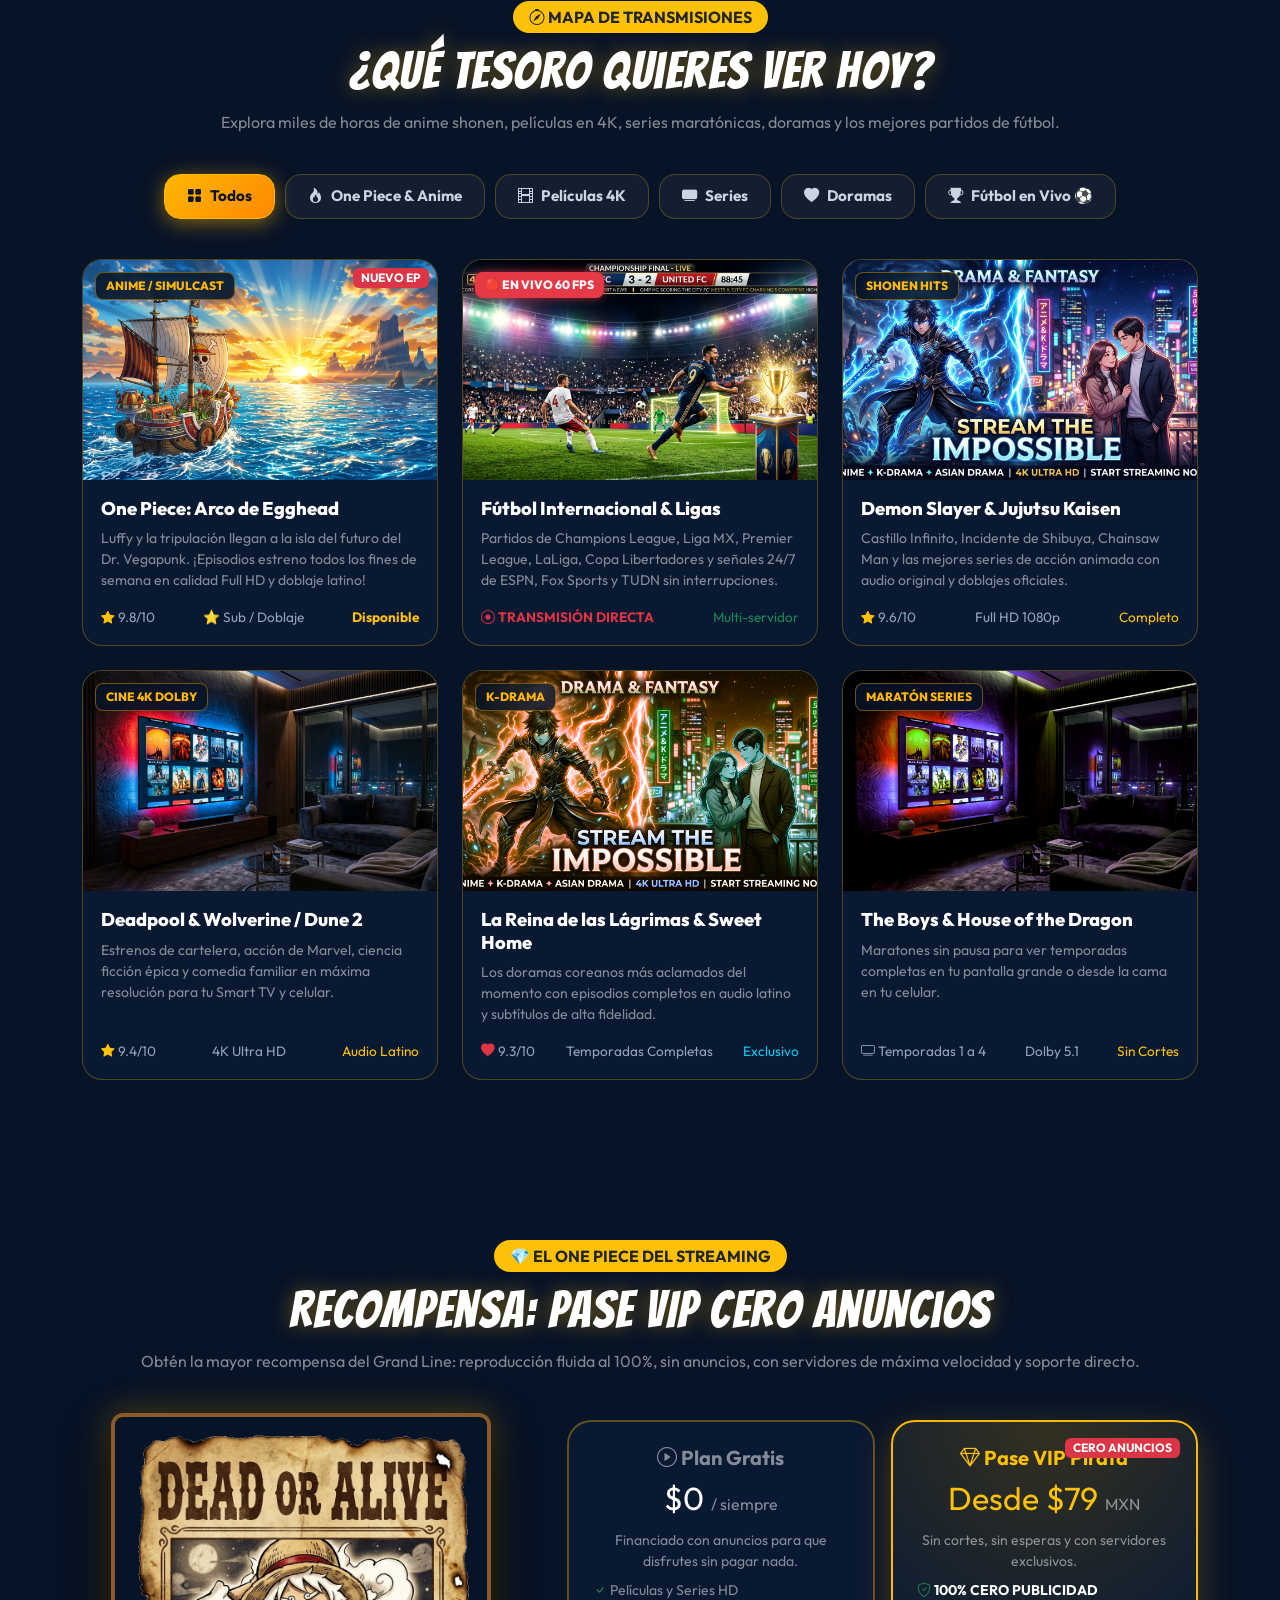
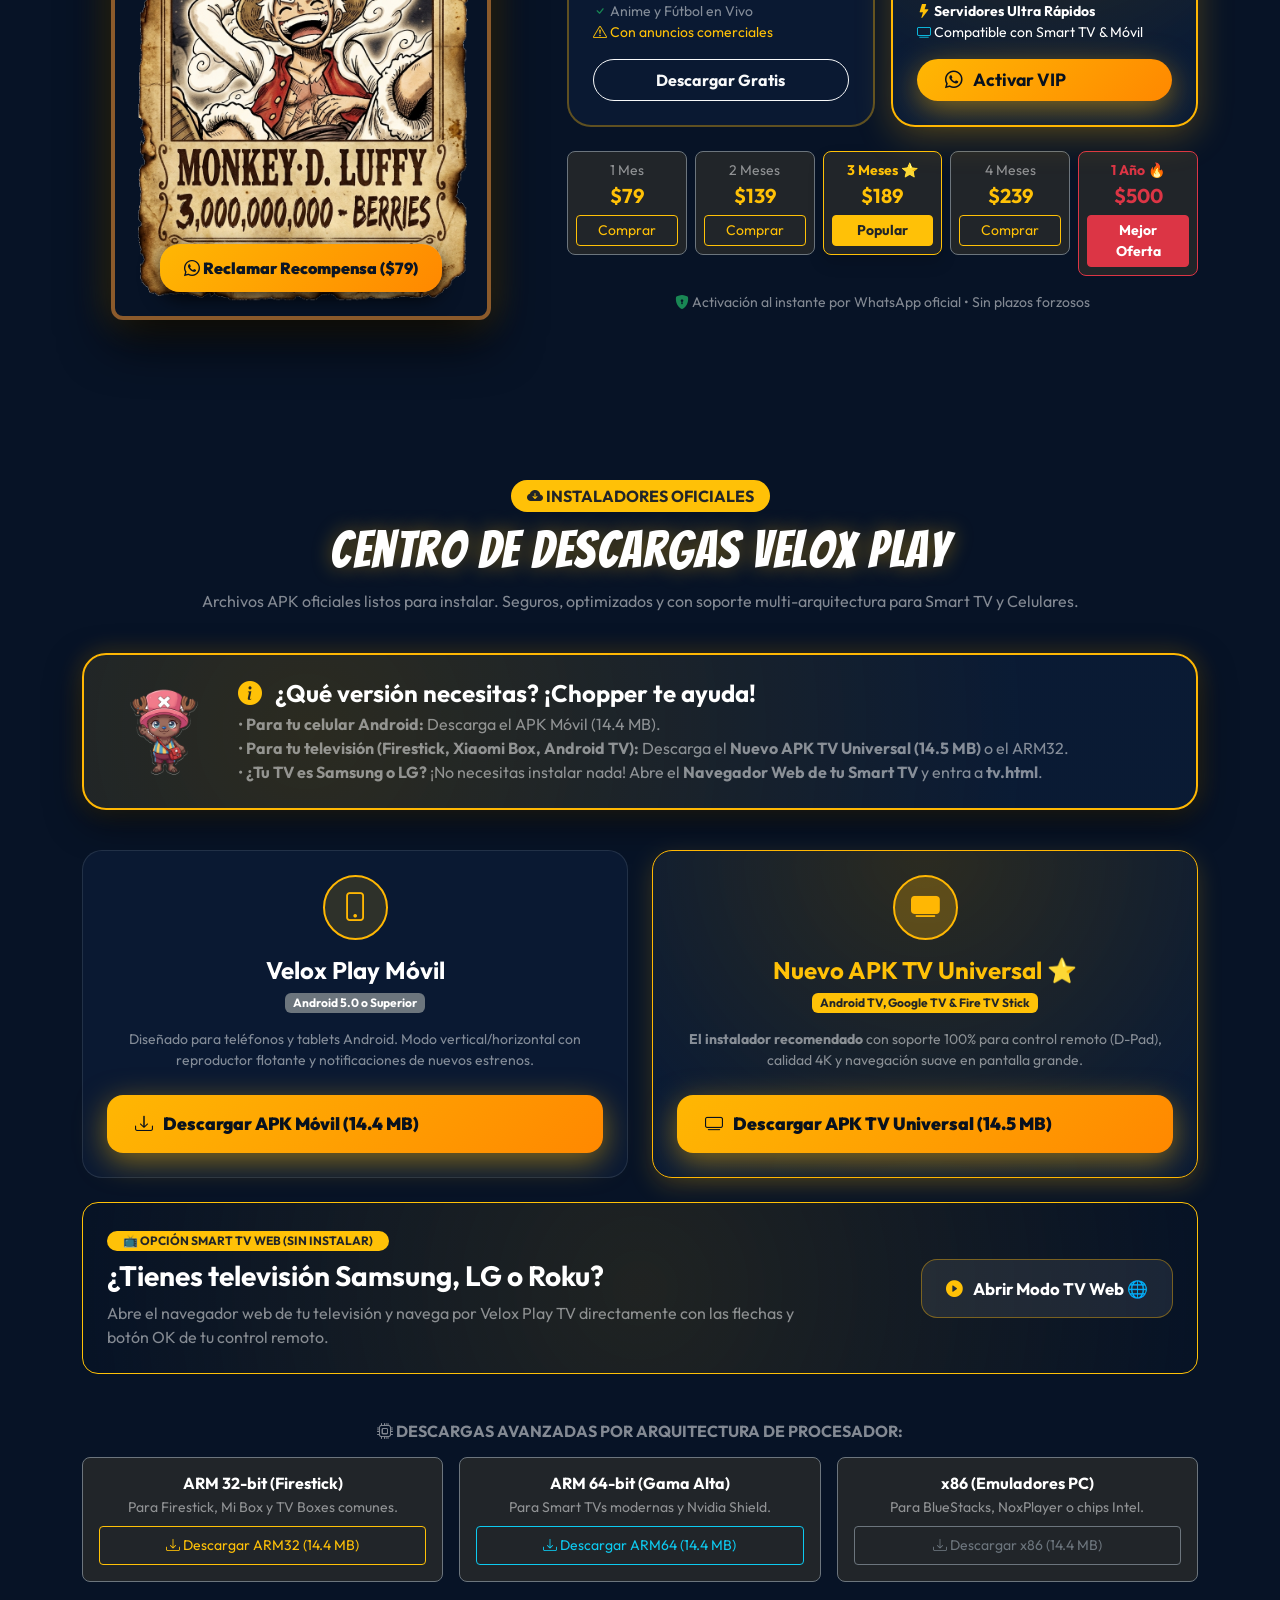
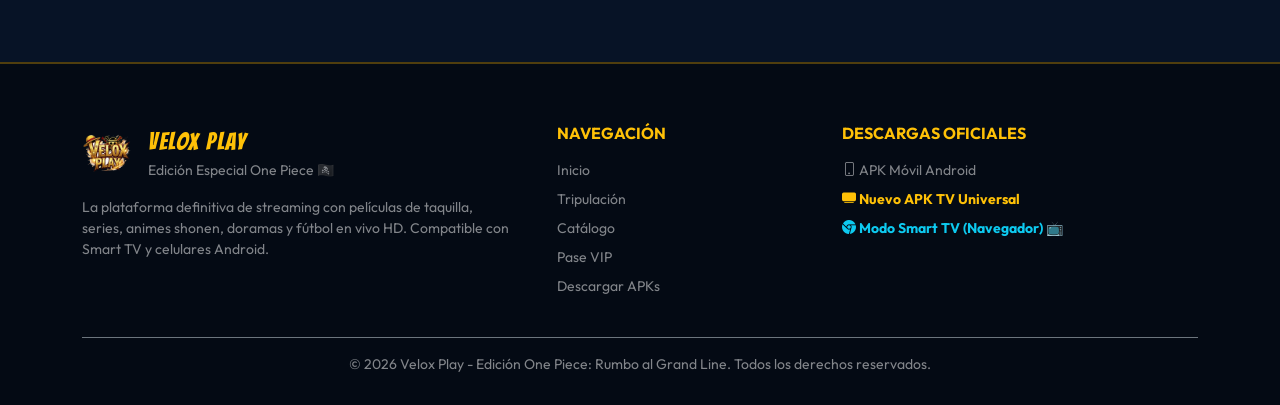
==== commit 835dc6c7: "Velox Play: Transformación completa a temática One Piece (Rumbo al Grand Line) con personajes sin fo" ====
--- a/index.html
+++ b/index.html
@@ -3,10 +3,10 @@
 <head>
   <meta charset="UTF-8">
   <meta name="viewport" content="width=device-width, initial-scale=1.0">
-  <title>Velox Play 🎃 | Películas, Series, Anime, Doramas y Fútbol en Vivo (Edición Halloween)</title>
-  <meta name="description" content="Descarga Velox Play Edición Especial Halloween. Disfruta de películas de terror y taquilla, series completas, animes, doramas y fútbol en vivo. APKs para Móvil y Smart TV (ARM32, ARM64, x86). Disponible Gratis con anuncios y VIP Cero Anuncios.">
-  <meta name="keywords" content="Velox Play, streaming, peliculas terror, series, anime, doramas, futbol en vivo, halloween, apk tv arm32, apk tv arm64, apk tv x86, apk movil, vip cero anuncios">
-  <meta name="theme-color" content="#ff7518">
+  <title>Velox Play 🏴‍☠️ | Películas, Series, Anime, Doramas y Fútbol en Vivo (Edición One Piece: Rumbo al Grand Line)</title>
+  <meta name="description" content="Descarga Velox Play Edición Especial One Piece. Zarpamos rumbo al Grand Line con películas de estreno, series completas, animes, doramas y fútbol en vivo HD. APKs para Móvil y Smart TV (ARM32, ARM64, x86). Disponible Gratis con anuncios y VIP Cero Anuncios.">
+  <meta name="keywords" content="Velox Play, One Piece, streaming anime, Luffy Gear 5, Zoro, Sanji, Chopper, peliculas 4k, series, anime, doramas, futbol en vivo, apk tv arm32, apk tv arm64, apk tv x86, apk movil, vip cero anuncios">
+  <meta name="theme-color" content="#ffb703">
 
   <!-- Google Search Console Verification -->
   <meta name="google-site-verification" content="zlQNjWE6OFHN865LurIUWlt7oC6sPOC-aTfbMzc9YiA" />
@@ -22,7 +22,6 @@
     window.dataLayer = window.dataLayer || [];
     function gtag(){dataLayer.push(arguments);}
     gtag('js', new Date());
-
     gtag('config', 'G-VELOXPLAY01');
   </script>
 
@@ -47,23 +46,23 @@
   </script>
 
   <!-- Open Graph / Redes Sociales & WhatsApp Preview -->
-  <meta property="og:site_name" content="Velox Play">
-  <meta property="og:title" content="Velox Play 🎃 - Películas, Series, Anime, Doramas y Fútbol en Vivo">
-  <meta property="og:description" content="Descarga Velox Play Oficial para Celular y Smart TV. Disfruta de películas de estreno, series completas, doramas y fútbol en vivo HD. ¡Gratis y VIP Cero Anuncios!">
-  <meta property="og:image" content="https://flashanaaya18.github.io/pagina-web-velox-play/assets/hero_halloween.jpg">
+  <meta property="og:site_name" content="Velox Play One Piece">
+  <meta property="og:title" content="Velox Play 🏴‍☠️ - Películas, Series, Anime, Doramas y Fútbol en Vivo">
+  <meta property="og:description" content="¡Zarpamos al Grand Line! Descarga Velox Play Oficial para Celular y Smart TV. Disfruta de películas de taquilla, series, anime, doramas y fútbol en vivo HD. ¡Gratis y VIP Cero Anuncios!">
+  <meta property="og:image" content="https://flashanaaya18.github.io/pagina-web-velox-play/assets/onepiece_hero.jpg">
   <meta property="og:url" content="https://flashanaaya18.github.io/pagina-web-velox-play/">
   <meta property="og:type" content="website">
   <meta property="og:locale" content="es_MX">
 
   <!-- Twitter Card -->
   <meta name="twitter:card" content="summary_large_image">
-  <meta name="twitter:title" content="Velox Play 🎃 - Streaming para Smart TV y Móvil">
+  <meta name="twitter:title" content="Velox Play 🏴‍☠️ - Streaming para Smart TV y Móvil">
   <meta name="twitter:description" content="Películas, series, animes, doramas y fútbol en vivo sin cortes. Descarga APK o usa en tu Smart TV.">
-  <meta name="twitter:image" content="https://flashanaaya18.github.io/pagina-web-velox-play/assets/hero_halloween.jpg">
-
-  <!-- Favicon Halloween -->
-  <link rel="icon" type="image/png" href="assets/logo_halloween.png">
-  <link rel="apple-touch-icon" href="assets/logo_halloween.png">
+  <meta name="twitter:image" content="https://flashanaaya18.github.io/pagina-web-velox-play/assets/onepiece_hero.jpg">
+
+  <!-- Favicon One Piece -->
+  <link rel="icon" type="image/png" href="assets/onepiece_logo.png">
+  <link rel="apple-touch-icon" href="assets/onepiece_logo.png">
 
   <!-- SCHEMA.ORG / DATOS ESTRUCTURADOS DE GOOGLE (RICH SNIPPETS) -->
   <script type="application/ld+json">
@@ -73,10 +72,10 @@
       {
         "@type": "SoftwareApplication",
         "@id": "https://flashanaaya18.github.io/pagina-web-velox-play/#app",
-        "name": "Velox Play",
+        "name": "Velox Play One Piece Edition",
         "operatingSystem": "Android, Android TV, Google TV, Amazon Fire OS, Smart TV Web",
         "applicationCategory": "EntertainmentApplication",
-        "genre": "Streaming",
+        "genre": "Streaming Anime & Movies",
         "offers": [
           {
             "@type": "Offer",
@@ -86,13 +85,13 @@
           },
           {
             "@type": "Offer",
-            "name": "Pase VIP Cero Anuncios (1 Mes)",
+            "name": "Pase VIP Pirata (1 Mes)",
             "price": "79",
             "priceCurrency": "MXN"
           },
           {
             "@type": "Offer",
-            "name": "Pase VIP Cero Anuncios (1 Año)",
+            "name": "Pase VIP Pirata (1 Año)",
             "price": "500",
             "priceCurrency": "MXN"
           }
@@ -100,11 +99,11 @@
         "aggregateRating": {
           "@type": "AggregateRating",
           "ratingValue": "4.9",
-          "reviewCount": "18450",
+          "reviewCount": "19800",
           "bestRating": "5",
           "worstRating": "1"
         },
-        "description": "App de streaming con películas de terror y taquilla, series completas, doramas, anime y fútbol en vivo HD sin cortes."
+        "description": "App de streaming con películas de taquilla, series completas, doramas, anime y fútbol en vivo HD sin cortes."
       },
       {
         "@type": "WebSite",
@@ -156,10 +155,10 @@
   }
   </script>
 
-  <!-- Google Fonts: Creepster (Terror/Halloween) & Outfit (UI Moderna) -->
+  <!-- Google Fonts: Pirata One & Bangers (One Piece Style) & Outfit (UI Moderna) -->
   <link rel="preconnect" href="https://fonts.googleapis.com">
   <link rel="preconnect" href="https://fonts.gstatic.com" crossorigin>
-  <link href="https://fonts.googleapis.com/css2?family=Creepster&family=Outfit:wght@300;400;500;600;700;800;900&display=swap" rel="stylesheet">
+  <link href="https://fonts.googleapis.com/css2?family=Bangers&family=Outfit:wght@300;400;500;600;700;800;900&family=Pirata+One&display=swap" rel="stylesheet">
 
   <!-- Bootstrap 5.3 CSS -->
   <link href="https://cdn.jsdelivr.net/npm/bootstrap@5.3.3/dist/css/bootstrap.min.css" rel="stylesheet" integrity="sha384-QWTKZyjpPEjISv5WaRU9OFeRpok6YctnYmDr5pNlyT2bRjXh0JMhjY6hW+ALEwIH" crossorigin="anonymous">
@@ -170,86 +169,33 @@
   <!-- Animate.css para Animaciones -->
   <link rel="stylesheet" href="https://cdnjs.cloudflare.com/ajax/libs/animate.css/4.1.1/animate.min.css"/>
 
-  <!-- Estilos Personalizados Halloween -->
-  <link rel="stylesheet" href="css/halloween.css">
+  <!-- Estilos Personalizados One Piece -->
+  <link rel="stylesheet" href="css/onepiece.css">
 </head>
 <body>
 
-  <!-- Telarañas Decorativas en las Esquinas -->
-  <svg class="corner-web-left" viewBox="0 0 100 100" fill="none" xmlns="http://www.w3.org/2000/svg">
-    <path d="M0,0 L100,0 M0,0 L0,100 M0,0 L85,85 M0,0 L95,45 M0,0 L45,95" stroke="#9d4edd" stroke-width="1.2" stroke-opacity="0.8"/>
-    <path d="M25,0 C25,12 12,25 0,25" stroke="#ff7518" stroke-width="1" fill="none"/>
-    <path d="M50,0 C50,26 26,50 0,50" stroke="#ff7518" stroke-width="1" fill="none"/>
-    <path d="M75,0 C75,40 40,75 0,75" stroke="#ff7518" stroke-width="1" fill="none"/>
-    <path d="M100,0 C100,55 55,100 0,100" stroke="#9d4edd" stroke-width="1.2" fill="none"/>
-  </svg>
-
-  <svg class="corner-web-right" viewBox="0 0 100 100" fill="none" xmlns="http://www.w3.org/2000/svg">
-    <path d="M0,0 L100,0 M0,0 L0,100 M0,0 L85,85 M0,0 L95,45 M0,0 L45,95" stroke="#ff7518" stroke-width="1.2" stroke-opacity="0.8"/>
-    <path d="M25,0 C25,12 12,25 0,25" stroke="#9d4edd" stroke-width="1" fill="none"/>
-    <path d="M50,0 C50,26 26,50 0,50" stroke="#9d4edd" stroke-width="1" fill="none"/>
-    <path d="M75,0 C75,40 40,75 0,75" stroke="#9d4edd" stroke-width="1" fill="none"/>
-    <path d="M100,0 C100,55 55,100 0,100" stroke="#ff7518" stroke-width="1.2" fill="none"/>
-  </svg>
-
-  <!-- Canvas de Brasas y Partículas Místicas -->
-  <canvas id="halloween-canvas"></canvas>
-
-  <!-- Murciélagos Volando Animados -->
-  <div class="bats-container" aria-hidden="true">
-    <div class="bat">
-      <svg viewBox="0 0 64 32">
-        <path d="M32,16 C30,10 24,0 12,2 C0,4 2,18 10,22 C14,24 22,20 28,26 C30,28 34,28 36,26 C42,20 50,24 54,22 C62,18 64,4 52,2 C40,0 34,10 32,16 Z"/>
-      </svg>
-    </div>
-    <div class="bat">
-      <svg viewBox="0 0 64 32">
-        <path d="M32,16 C30,10 24,0 12,2 C0,4 2,18 10,22 C14,24 22,20 28,26 C30,28 34,28 36,26 C42,20 50,24 54,22 C62,18 64,4 52,2 C40,0 34,10 32,16 Z"/>
-      </svg>
-    </div>
-    <div class="bat">
-      <svg viewBox="0 0 64 32">
-        <path d="M32,16 C30,10 24,0 12,2 C0,4 2,18 10,22 C14,24 22,20 28,26 C30,28 34,28 36,26 C42,20 50,24 54,22 C62,18 64,4 52,2 C40,0 34,10 32,16 Z"/>
-      </svg>
-    </div>
-    <div class="bat">
-      <svg viewBox="0 0 64 32">
-        <path d="M32,16 C30,10 24,0 12,2 C0,4 2,18 10,22 C14,24 22,20 28,26 C30,28 34,28 36,26 C42,20 50,24 54,22 C62,18 64,4 52,2 C40,0 34,10 32,16 Z"/>
-      </svg>
+  <!-- Canvas de Monedas Berries y Partículas Doradas Grand Line -->
+  <canvas id="onepiece-canvas"></canvas>
+
+  <!-- COMPAÑERO INTERACTIVO LUFFY (CAMBIO DE PERSONAJES AL TOCARLO) -->
+  <div class="luffy-interactive-floating" id="luffyInteractiveFloating" onclick="interactLuffy()" title="¡Tócame para cambiar de personaje de One Piece!">
+    <div class="luffy-speech-bubble" id="luffySpeechBubble">
+      ¡Voy a ser el Rey del Streaming! 👑🏴‍☠️ <em>(Tócame)</em>
+    </div>
+    <div class="luffy-avatar-wrap">
+      <span class="luffy-mode-badge" id="luffyModeBadge">Capitán</span>
+      <img src="assets/luffy_strawhat.png" alt="Luffy Sombrero de Paja" id="luffyAvatarImg" class="luffy-avatar-img">
     </div>
   </div>
 
-  <!-- Brujita Voladora en Escoba (Animación Continua sin Fondo) -->
-  <div class="witch-flying-container" aria-hidden="true">
-    <img src="assets/witch_flying.png" alt="Brujita Voladora Velox" class="witch-img">
-  </div>
-
-  <!-- Arañita Colgante en Hilo de Seda (Animación de Balanceo y Descenso) -->
-  <div class="spider-hanging-container" aria-hidden="true">
-    <img src="assets/spider_hanging.png" alt="Arañita Velox Play" class="spider-img">
-  </div>
-
-  <!-- Calabaza Flotante con Alas de Murciélago y Auriculares (Sticker Interactivo) -->
-  <div class="pumpkin-batwings-floating" title="¡Toca a la Calabaza Velox Play!">
-    <img src="assets/pumpkin_batwings.png" alt="Calabaza Alada Velox Play" class="pumpkin-batwings-img">
-  </div>
-
-  <!-- MASCOTA OFICIAL "VELOX" FLOTANTE (INTERACTIVA, CAMBIO DE POSES Y DIÁLOGOS SIN FONDO) -->
-  <div class="velox-mascot-floating" id="veloxMascotFloating" onclick="interactVeloxMascot()" title="¡Toca a Velox para interactuar!">
-    <div class="velox-bubble animate__animated" id="veloxBubble">
-      ¡Hola! Soy Velox 🦊⚡ <em>(Tócame para hablar)</em>
-    </div>
-    <img src="assets/mascot_velox_waving.png" alt="Velox Mascota Oficial" id="veloxMascotImg" class="velox-floating-img">
-  </div>
-
-  <!-- NAVBAR -->
-  <nav class="navbar navbar-expand-lg navbar-dark navbar-halloween fixed-top">
+  <!-- NAVBAR ESTILO SOMBRERO DE PAJA -->
+  <nav class="navbar navbar-expand-lg navbar-dark navbar-onepiece fixed-top">
     <div class="container">
       <a class="navbar-brand-custom" href="#inicio">
-        <img src="assets/logo_halloween.png" alt="Velox Play Logo" class="brand-logo-img">
+        <img src="assets/onepiece_logo.png" alt="Velox Play Logo" class="brand-logo-img">
         <div>
           <span class="brand-text-main">VELOX PLAY</span>
-          <span class="brand-text-sub">Edición Halloween 🎃</span>
+          <span class="brand-text-sub">Edición One Piece 🏴‍☠️</span>
         </div>
       </a>
 
@@ -260,36 +206,36 @@
       <div class="collapse navbar-collapse" id="navMenu">
         <ul class="navbar-nav ms-auto mb-2 mb-lg-0 align-items-lg-center gap-1">
           <li class="nav-item">
-            <a class="nav-link nav-link-custom" href="#inicio"><i class="bi bi-house-door"></i> Inicio</a>
+            <a class="nav-link nav-link-custom" href="#inicio"><i class="bi bi-compass"></i> Inicio</a>
+          </li>
+          <li class="nav-item">
+            <a class="nav-link nav-link-custom" href="#personajes"><i class="bi bi-people-fill"></i> Tripulación</a>
           </li>
           <li class="nav-item">
             <a class="nav-link nav-link-custom" href="#catalogo"><i class="bi bi-collection-play"></i> Catálogo</a>
           </li>
           <li class="nav-item">
-            <a class="nav-link nav-link-custom" href="#planes"><i class="bi bi-gem"></i> Planes (VIP / Gratis)</a>
+            <a class="nav-link nav-link-custom" href="#planes"><i class="bi bi-gem"></i> Tesoro VIP</a>
           </li>
           <li class="nav-item">
             <a class="nav-link nav-link-custom" href="#descargas"><i class="bi bi-cloud-arrow-down"></i> Descargar APKs</a>
           </li>
-          <li class="nav-item">
-            <a class="nav-link nav-link-custom" href="#instalacion"><i class="bi bi-info-circle"></i> Guía TV / Móvil</a>
-          </li>
           <!-- Acceso Especial Modo Smart TV Web -->
           <li class="nav-item">
             <a class="nav-link nav-link-custom fw-bold text-warning" href="tv.html" target="_blank" title="Abrir versión para navegador de Smart TV">
-              <i class="bi bi-tv-fill glow-orange"></i> Modo Smart TV 📺
+              <i class="bi bi-tv-fill glow-gold"></i> Modo Smart TV 📺
             </a>
           </li>
           <!-- Botón de Audio Sintetizado -->
           <li class="nav-item ms-lg-2 my-2 my-lg-0">
             <button id="sound-toggle-btn" class="btn-sound-toggle" title="Activar/Desactivar Sonido">
-              <i class="bi bi-volume-mute"></i> <span>Sonido: OFF</span>
+              <i class="bi bi-volume-mute"></i> <span>Audio: OFF</span>
             </button>
           </li>
           <!-- Botón VIP Rápido en Navbar -->
           <li class="nav-item ms-lg-2">
             <button class="btn btn-nav-vip" onclick="openVipWhatsApp('Navbar')">
-              <i class="bi bi-whatsapp"></i> Adquirir VIP 🎃
+              <i class="bi bi-whatsapp"></i> Adquirir VIP 💎
             </button>
           </li>
         </ul>
@@ -297,143 +243,178 @@
     </div>
   </nav>
 
-  <!-- HERO SECTION -->
-  <header id="inicio" class="hero-section">
-    <div class="container">
+  <!-- HERO SECTION (THOUSAND SUNNY & GRAND LINE) -->
+  <header id="inicio" class="hero-onepiece">
+    <!-- Fondo Ambiental Panorámico del Thousand Sunny -->
+    <div class="hero-op-bg-wrap">
+      <img src="assets/onepiece_hero.jpg" alt="Thousand Sunny Grand Line" class="hero-op-bg-img">
+      <div class="hero-op-gradient"></div>
+    </div>
+
+    <div class="container hero-content-wrap">
       <div class="row align-items-center g-5">
-        <div class="col-lg-6 text-center text-lg-start">
-          <div class="hero-badge animate__animated animate__fadeInDown">
-            <i class="bi bi-fire"></i> ¡Especial de Terror & Entretenimiento! 🎃
-          </div>
-
-          <h1 class="neon-title mb-3">
+        <div class="col-lg-7 text-center text-lg-start">
+          <div class="hero-badge-pirate animate__animated animate__fadeInDown">
+            <i class="bi bi-flag-fill text-danger"></i> ¡Rumbo al Grand Line del Streaming! 🏴‍☠️
+          </div>
+
+          <h1 class="anime-hero-title mb-3">
             VELOX PLAY
           </h1>
 
-          <p class="hero-subtitle">
-            Tu centro de streaming definitivo: <strong class="glow-orange">Películas de terror y taquilla</strong>, 
-            <strong class="glow-purple">Series completas</strong>, <strong class="glow-orange">Animes en estreno</strong>, 
-            <strong class="glow-purple">Doramas populares</strong> y <strong class="glow-green">Fútbol en Vivo</strong> sin cortes.
-            Nuevas versiones optimizadas para <strong class="text-white">Smart TV (ARM32, ARM64, x86)</strong> y <strong class="text-white">Celulares Android</strong>.
+          <p class="hero-subtitle-op">
+            Únete a la tripulación definitiva: <strong class="glow-gold">Películas de Taquilla & Estrenos 4K</strong>, 
+            <strong class="glow-red">Anime en Similcast (One Piece, Kimetsu, Jujutsu)</strong>, 
+            <strong class="glow-zoro">Fútbol en Vivo sin cortes</strong> y 
+            <strong class="glow-gear5">Series Completas</strong>.
+            Nuevas versiones optimizadas para <strong class="text-white">Smart TV</strong> y <strong class="text-white">Celulares Android</strong>.
           </p>
 
           <!-- Botones de Acción Inmediata -->
-          <div class="hero-cta-group justify-content-center justify-content-lg-start flex-wrap">
-            <a href="apks/velox_play_movil.apk" class="btn-hero-download" download="velox_play_movil.apk">
-              <i class="bi bi-phone"></i> APK Móvil (Android)
+          <div class="d-flex gap-3 justify-content-center justify-content-lg-start flex-wrap mb-4">
+            <a href="apks/velox_play_movil.apk" class="btn-hero-op-primary" download="velox_play_movil.apk">
+              <i class="bi bi-phone"></i> Descargar APK Celular
             </a>
-            <a href="#descargas-tv" class="btn-hero-tv">
-              <i class="bi bi-tv"></i> Nuevos APKs TV 📺
+            <a href="#descargas-tv" class="btn-hero-op-tv">
+              <i class="bi bi-tv-fill text-warning"></i> Nuevos APKs TV 📺
             </a>
-            <a href="tv.html" target="_blank" class="btn-hero-tv" style="background: linear-gradient(135deg, #7b2cbf 0%, #3c096c 100%); border-color: #ff7518; box-shadow: 0 6px 25px rgba(123, 44, 191, 0.6);">
-              <i class="bi bi-browser-chrome text-warning"></i> Modo Navegador TV 🌐
+            <a href="tv.html" target="_blank" class="btn-hero-op-tv" style="background: rgba(255, 183, 3, 0.12); border-color: var(--op-gold);">
+              <i class="bi bi-browser-chrome glow-gold"></i> Abrir Modo TV Web 🌐
             </a>
-            <button class="btn-hero-vip" onclick="openVipWhatsApp('Hero VIP')">
-              <i class="bi bi-shield-fill-check"></i> Pase VIP ($79)
+            <button class="btn-hero-op-vip" onclick="openVipWhatsApp('Hero VIP')">
+              <i class="bi bi-gem"></i> Tesoro VIP ($79)
             </button>
           </div>
 
-          <!-- Mini Badges de Beneficios -->
-          <div class="hero-badges-strip justify-content-center justify-content-lg-start">
-            <span class="feature-mini-pill"><i class="bi bi-tv glow-orange"></i> Nuevos APKs para Smart TV</span>
-            <span class="feature-mini-pill"><i class="bi bi-lightning-charge-fill glow-orange"></i> Servidores Rápidos</span>
-            <span class="feature-mini-pill"><i class="bi bi-badge-hd-fill glow-purple"></i> Full HD & 4K</span>
-            <span class="feature-mini-pill"><i class="bi bi-slash-circle-fill glow-green"></i> Opción Sin Publicidad</span>
-          </div>
-        </div>
-
-        <!-- Showcase Visual con TV y Smartphone en Ambiente Halloween -->
-        <div class="col-lg-6">
-          <div class="hero-device-wrapper">
-            <img src="assets/hero_halloween.jpg" alt="Velox Play en Smart TV y Móvil" class="hero-showcase-img">
-            
-            <!-- Badges Flotantes de Alto Impacto -->
-            <div class="floating-showcase-badge badge-top-right">
-              <i class="bi bi-trophy-fill glow-green"></i> ⚽ Fútbol En Vivo HD
-            </div>
-            <div class="floating-showcase-badge badge-bottom-left">
-              <i class="bi bi-stars glow-purple"></i> 🚫 VIP Cero Publicidad
-            </div>
-
-            <!-- Mascota Velox Disfrutando Streaming -->
-            <div class="hero-mascot-companion d-none d-md-block" style="position: absolute; bottom: -35px; right: -20px; z-index: 5;">
-              <img src="assets/mascot_velox_popcorn.png" alt="Velox Play Palomitas" class="mascot-section-img mascot-floating-anim" style="width: 135px; height: 135px; object-fit: contain;">
-            </div>
-          </div>
-        </div>
-      </div>
-    </div>
-    <!-- Niebla Fantasmagórica Rodante -->
-    <div class="creepy-fog-overlay" aria-hidden="true"></div>
+          <!-- Badges de Beneficios Piratas -->
+          <div class="d-flex gap-2 flex-wrap justify-content-center justify-content-lg-start">
+            <span class="badge bg-dark border border-warning text-warning px-3 py-2 rounded-pill"><i class="bi bi-tv"></i> Soporte 100% Control Remoto</span>
+            <span class="badge bg-dark border border-warning text-warning px-3 py-2 rounded-pill"><i class="bi bi-lightning-charge-fill text-warning"></i> Servidores Haki Ultra Rápidos</span>
+            <span class="badge bg-dark border border-warning text-warning px-3 py-2 rounded-pill"><i class="bi bi-badge-4k-fill text-info"></i> 4K Ultra HD & Dolby Atmos</span>
+            <span class="badge bg-dark border border-warning text-warning px-3 py-2 rounded-pill"><i class="bi bi-shield-fill-check text-success"></i> Opción Cero Anuncios</span>
+          </div>
+        </div>
+
+        <!-- Showcase con el Thousand Sunny y Luffy -->
+        <div class="col-lg-5">
+          <div class="hero-crew-showcase">
+            <img src="assets/onepiece_hero.jpg" alt="Velox Play Thousand Sunny" class="crew-hero-img">
+
+            <!-- Badges Flotantes -->
+            <div class="op-floating-badge op-badge-top-left">
+              <i class="bi bi-trophy-fill text-warning"></i> ⚽ Fútbol En Vivo HD
+            </div>
+            <div class="op-floating-badge op-badge-bottom-left">
+              <i class="bi bi-gem text-warning"></i> 🚫 VIP Cero Anuncios
+            </div>
+
+            <!-- Personaje Luffy Superpuesto sin fondo -->
+            <img src="assets/luffy_strawhat.png" alt="Luffy Sombrero de Paja" class="hero-luffy-overlayer">
+          </div>
+        </div>
+      </div>
+    </div>
   </header>
 
-  <!-- BANNER DESTACADO DE TEMPORADA HALLOWEEN (ANIMADO SIN VIDEO) -->
-  <section class="container my-5">
-    <div class="halloween-feature-banner">
-      <!-- Imagen Animada en WebP (Alta Definición) con Fallback GIF -->
-      <picture>
-        <source srcset="assets/halloween_special.webp" type="image/webp">
-        <img src="assets/halloween_special.gif" alt="Especial Noche de Brujas Animado" class="banner-bg-img" loading="eager">
-      </picture>
-
-      <!-- Efectos Atmosféricos Animados: Relámpagos, Niebla y Murciélagos Cruzando -->
-      <div class="banner-lightning-flash" aria-hidden="true"></div>
-      <div class="creepy-fog-overlay" aria-hidden="true"></div>
-      <div class="banner-bats-strip" aria-hidden="true">
-        <span class="mini-flying-bat bat-one">🦇</span>
-        <span class="mini-flying-bat bat-two">🦇</span>
-      </div>
-
-      <div class="banner-overlay-content">
-        <div class="banner-text-info">
-          <span class="badge bg-danger text-white px-3 py-1 rounded-pill mb-1">
-            🔥 FESTIVAL DE TERROR 2026 • EDICIÓN ESPECIAL
-          </span>
-          <p class="text-white-50 mb-0 small max-w-500">
-            Estrenos de cine de suspenso, series de miedo, animes oscuros y fútbol en vivo en Velox Play.
-          </p>
-        </div>
-        <div>
-          <a href="#catalogo" class="btn btn-hero-download">
-            <i class="bi bi-play-circle-fill"></i> Explorar Títulos
-          </a>
+  <!-- SECCIÓN ESPECIAL: TRIPULACIÓN DEL STREAMING (ZORO, SANJI, CHOPPER) -->
+  <section id="personajes" class="characters-showcase-section">
+    <div class="container">
+      <div class="section-op-header">
+        <span class="badge bg-warning text-dark px-3 py-2 rounded-pill fw-bold text-uppercase fs-6 mb-2">
+          🏴‍☠️ LOS MEJORES NAVEGANTES DEL STREAMING
+        </span>
+        <h2 class="section-op-title">Conoce a la Tripulación de Velox Play</h2>
+        <p class="text-white-50 max-w-600 mx-auto">
+          Cada personaje representa la excelencia de nuestra plataforma: velocidad imparable, calidad insuperable y la mayor diversión sin cortes.
+        </p>
+      </div>
+
+      <div class="row g-4 justify-content-center">
+        <!-- RORONOA ZORO: FÚTBOL EN VIVO Y DEPORTES -->
+        <div class="col-lg-4 col-md-6">
+          <div class="char-feature-card char-zoro-card">
+            <div class="char-img-wrap">
+              <img src="assets/zoro_swordsman.png" alt="Roronoa Zoro">
+            </div>
+            <h3 class="char-feature-name glow-zoro">Roronoa Zoro</h3>
+            <div class="char-feature-role">⚽ Capitán de Fútbol en Vivo & Deportes HD</div>
+            <p class="char-feature-desc">
+              Corta el lag y las caídas con la técnica de Tres Espadas. Señales en directo de Champions League, Liga MX, Premier League y LaLiga en Full HD 60 FPS.
+            </p>
+            <a href="#catalogo" class="btn btn-outline-info rounded-pill px-4 mt-auto">
+              <i class="bi bi-broadcast"></i> Ver Canales en Vivo
+            </a>
+          </div>
+        </div>
+
+        <!-- VINSMOKE SANJI: ESTRENOS DE CINE Y PELÍCULAS -->
+        <div class="col-lg-4 col-md-6">
+          <div class="char-feature-card char-sanji-card">
+            <div class="char-img-wrap">
+              <img src="assets/sanji_firekick.png" alt="Vinsmoke Sanji">
+            </div>
+            <h3 class="char-feature-name" style="color: var(--op-sanji-fire);">Vinsmoke Sanji</h3>
+            <div class="char-feature-role">🎬 Chef de Películas Taquilleras 4K</div>
+            <p class="char-feature-desc">
+              ¡Diable Jambe! Un banquete de cine recién salido de las salas, estrenos mundiales de taquilla, audio latino y sonido envolvente Dolby Atmos.
+            </p>
+            <a href="#catalogo" class="btn btn-outline-warning rounded-pill px-4 mt-auto">
+              <i class="bi bi-film"></i> Ver Menú de Películas
+            </a>
+          </div>
+        </div>
+
+        <!-- TONY TONY CHOPPER: ASISTENCIA Y GUÍA APK -->
+        <div class="col-lg-4 col-md-6">
+          <div class="char-feature-card">
+            <div class="char-img-wrap">
+              <img src="assets/chopper_mascot.png" alt="Tony Tony Chopper">
+            </div>
+            <h3 class="char-feature-name glow-gold">Tony Tony Chopper</h3>
+            <div class="char-feature-role">📱 Médico de Instalación & Soporte TV / Móvil</div>
+            <p class="char-feature-desc">
+              La medicina para tu televisor: te guía paso a paso para instalar el APK correcto en tu Firestick, Android TV o celular sin complicaciones.
+            </p>
+            <a href="#descargas" class="btn btn-outline-warning rounded-pill px-4 mt-auto">
+              <i class="bi bi-download"></i> Centro de Descargas
+            </a>
+          </div>
         </div>
       </div>
     </div>
   </section>
 
-  <!-- SECCIÓN CATÁLOGO Y CONTENIDO -->
-  <section id="catalogo" class="content-section">
+  <!-- SECCIÓN CATÁLOGO Y CONTENIDO GRAND LINE -->
+  <section id="catalogo" class="content-section-op">
     <div class="container">
-      <div class="section-spooky-header">
-        <span class="section-badge"><i class="bi bi-film"></i> Todo el Contenido en un Solo Lugar</span>
-        <h2 class="section-title">¿Qué quieres ver hoy?</h2>
-        <p class="section-subtitle">
-          Elige entre miles de horas de cine, series adictivas, los mejores animes de temporada, doramas que te atraparán y la pasión del fútbol en directo.
+      <div class="section-op-header">
+        <span class="badge bg-warning text-dark px-3 py-2 rounded-pill fw-bold text-uppercase fs-6 mb-2">
+          <i class="bi bi-compass"></i> MAPA DE TRANSMISIONES
+        </span>
+        <h2 class="section-op-title">¿Qué Tesoro Quieres Ver Hoy?</h2>
+        <p class="text-white-50">
+          Explora miles de horas de anime shonen, películas en 4K, series maratónicas, doramas y los mejores partidos de fútbol.
         </p>
       </div>
 
       <!-- Filtros por Categoría -->
-      <div class="halloween-tabs-nav">
-        <button class="halloween-tab-btn active" data-filter="all">
+      <div class="op-tabs-nav">
+        <button class="op-tab-btn active" data-filter="all">
           <i class="bi bi-grid-fill"></i> Todos
         </button>
-        <button class="halloween-tab-btn" data-filter="halloween">
-          <i class="bi bi-moon-stars-fill"></i> Especial Halloween 🎃
+        <button class="op-tab-btn" data-filter="anime">
+          <i class="bi bi-fire"></i> One Piece & Anime
         </button>
-        <button class="halloween-tab-btn" data-filter="peliculas">
-          <i class="bi bi-camera-reels-fill"></i> Películas
+        <button class="op-tab-btn" data-filter="peliculas">
+          <i class="bi bi-film"></i> Películas 4K
         </button>
-        <button class="halloween-tab-btn" data-filter="series">
+        <button class="op-tab-btn" data-filter="series">
           <i class="bi bi-tv-fill"></i> Series
         </button>
-        <button class="halloween-tab-btn" data-filter="anime">
-          <i class="bi bi-lightning-fill"></i> Animes
-        </button>
-        <button class="halloween-tab-btn" data-filter="doramas">
+        <button class="op-tab-btn" data-filter="doramas">
           <i class="bi bi-heart-fill"></i> Doramas
         </button>
-        <button class="halloween-tab-btn" data-filter="futbol">
+        <button class="op-tab-btn" data-filter="futbol">
           <i class="bi bi-trophy-fill"></i> Fútbol en Vivo ⚽
         </button>
       </div>
@@ -441,833 +422,411 @@
       <!-- Tarjetas de Contenido Interactivas -->
       <div class="row g-4" id="contentCardsGrid">
 
-        <!-- 1. Especial Halloween: The Haunting of Hill House -->
-        <div class="col-md-6 col-lg-4 content-card-col" data-category="halloween series">
-          <div class="content-card">
-            <div class="content-card-poster">
-              <img src="assets/hero_halloween.jpg" alt="Terror en Hill House">
-              <span class="card-badge-category">Terror / Serie</span>
-              <span class="card-badge-quality">4K HDR</span>
-              <div class="card-play-overlay">
-                <div class="play-circle-btn"><i class="bi bi-play-fill"></i></div>
-              </div>
-            </div>
-            <div class="content-card-body">
-              <h3 class="card-title-custom">The Haunting of Hill House</h3>
-              <div class="card-info-meta">
-                <span><i class="bi bi-star-fill text-warning"></i> 8.6/10</span>
-                <span><i class="bi bi-clock"></i> Temporada Completa</span>
-                <span><i class="bi bi-shield-check text-success"></i> Audio Latino</span>
-              </div>
-              <p class="card-desc-custom">
-                Un drama psicológico y de terror que sigue a unos hermanos que crecieron en lo que se convertiría en la casa embrujada más famosa del país.
+        <!-- 1. One Piece & Anime Hits -->
+        <div class="col-md-6 col-lg-4 content-card-col" data-category="anime">
+          <div class="op-content-card">
+            <div class="op-card-poster">
+              <img src="assets/onepiece_hero.jpg" alt="One Piece Egghead Arc">
+              <span class="op-card-badge">ANIME / SIMULCAST</span>
+              <span class="badge bg-danger position-absolute top-0 end-0 m-2">NUEVO EP</span>
+            </div>
+            <div class="op-card-body">
+              <h3 class="op-card-title">One Piece: Arco de Egghead</h3>
+              <p class="text-white-50 small mb-3">
+                Luffy y la tripulación llegan a la isla del futuro del Dr. Vegapunk. ¡Episodios estreno todos los fines de semana en calidad Full HD y doblaje latino!
               </p>
-              <button class="btn-card-action btn-preview-trigger" 
-                      data-title="The Haunting of Hill House"
-                      data-category="Especial Halloween / Series"
-                      data-quality="4K Ultra HD"
-                      data-desc="Una obra maestra del terror contemporáneo disponible con todos sus episodios en audio latino y subtitulado sin cortes."
-                      data-img="assets/hero_halloween.jpg">
-                <i class="bi bi-info-circle"></i> Ver Detalles en App
+              <div class="op-card-meta">
+                <span><i class="bi bi-star-fill text-warning"></i> 9.8/10</span>
+                <span>⭐ Sub / Doblaje</span>
+                <span class="text-warning fw-bold">Disponible</span>
+              </div>
+            </div>
+          </div>
+        </div>
+
+        <!-- 2. Fútbol en Vivo: Champions League & Clásicos -->
+        <div class="col-md-6 col-lg-4 content-card-col" data-category="futbol">
+          <div class="op-content-card">
+            <div class="op-card-poster">
+              <img src="assets/soccer_banner.jpg" alt="Fútbol En Vivo">
+              <span class="op-card-badge op-card-badge-live">🔴 EN VIVO 60 FPS</span>
+            </div>
+            <div class="op-card-body">
+              <h3 class="op-card-title">Fútbol Internacional & Ligas</h3>
+              <p class="text-white-50 small mb-3">
+                Partidos de Champions League, Liga MX, Premier League, LaLiga, Copa Libertadores y señales 24/7 de ESPN, Fox Sports y TUDN sin interrupciones.
+              </p>
+              <div class="op-card-meta">
+                <span class="text-danger fw-bold"><i class="bi bi-record-circle"></i> TRANSMISIÓN DIRECTA</span>
+                <span class="text-success">Multi-servidor</span>
+              </div>
+            </div>
+          </div>
+        </div>
+
+        <!-- 3. Demon Slayer & Shonen Hits -->
+        <div class="col-md-6 col-lg-4 content-card-col" data-category="anime">
+          <div class="op-content-card">
+            <div class="op-card-poster">
+              <img src="assets/anime_dorama.jpg" alt="Demon Slayer y Jujutsu Kaisen">
+              <span class="op-card-badge">SHONEN HITS</span>
+            </div>
+            <div class="op-card-body">
+              <h3 class="op-card-title">Demon Slayer & Jujutsu Kaisen</h3>
+              <p class="text-white-50 small mb-3">
+                Castillo Infinito, Incidente de Shibuya, Chainsaw Man y las mejores series de acción animada con audio original y doblajes oficiales.
+              </p>
+              <div class="op-card-meta">
+                <span><i class="bi bi-star-fill text-warning"></i> 9.6/10</span>
+                <span>Full HD 1080p</span>
+                <span class="text-warning">Completo</span>
+              </div>
+            </div>
+          </div>
+        </div>
+
+        <!-- 4. Películas de Taquilla 4K -->
+        <div class="col-md-6 col-lg-4 content-card-col" data-category="peliculas">
+          <div class="op-content-card">
+            <div class="op-card-poster">
+              <img src="assets/hero_bg.jpg" alt="Películas 4K">
+              <span class="op-card-badge">CINE 4K DOLBY</span>
+            </div>
+            <div class="op-card-body">
+              <h3 class="op-card-title">Deadpool & Wolverine / Dune 2</h3>
+              <p class="text-white-50 small mb-3">
+                Estrenos de cartelera, acción de Marvel, ciencia ficción épica y comedia familiar en máxima resolución para tu Smart TV y celular.
+              </p>
+              <div class="op-card-meta">
+                <span><i class="bi bi-star-fill text-warning"></i> 9.4/10</span>
+                <span>4K Ultra HD</span>
+                <span class="text-warning">Audio Latino</span>
+              </div>
+            </div>
+          </div>
+        </div>
+
+        <!-- 5. Doramas y K-Dramas Populares -->
+        <div class="col-md-6 col-lg-4 content-card-col" data-category="doramas series">
+          <div class="op-content-card">
+            <div class="op-card-poster">
+              <img src="assets/anime_dorama.jpg" alt="K-Dramas y Doramas" style="filter: hue-rotate(180deg);">
+              <span class="op-card-badge">K-DRAMA</span>
+            </div>
+            <div class="op-card-body">
+              <h3 class="op-card-title">La Reina de las Lágrimas & Sweet Home</h3>
+              <p class="text-white-50 small mb-3">
+                Los doramas coreanos más aclamados del momento con episodios completos en audio latino y subtítulos de alta fidelidad.
+              </p>
+              <div class="op-card-meta">
+                <span><i class="bi bi-heart-fill text-danger"></i> 9.3/10</span>
+                <span>Temporadas Completas</span>
+                <span class="text-info">Exclusivo</span>
+              </div>
+            </div>
+          </div>
+        </div>
+
+        <!-- 6. Series Completas: The Boys & House of Dragon -->
+        <div class="col-md-6 col-lg-4 content-card-col" data-category="series">
+          <div class="op-content-card">
+            <div class="op-card-poster">
+              <img src="assets/hero_bg.jpg" alt="Series Completas" style="filter: contrast(1.2) hue-rotate(45deg);">
+              <span class="op-card-badge">MARATÓN SERIES</span>
+            </div>
+            <div class="op-card-body">
+              <h3 class="op-card-title">The Boys & House of the Dragon</h3>
+              <p class="text-white-50 small mb-3">
+                Maratones sin pausa para ver temporadas completas en tu pantalla grande o desde la cama en tu celular.
+              </p>
+              <div class="op-card-meta">
+                <span><i class="bi bi-tv"></i> Temporadas 1 a 4</span>
+                <span>Dolby 5.1</span>
+                <span class="text-warning">Sin Cortes</span>
+              </div>
+            </div>
+          </div>
+        </div>
+
+      </div>
+    </div>
+  </section>
+
+  <!-- SECCIÓN EL GRAN TESORO: PLANES VIP & POSTER DE RECOMPENSA -->
+  <section id="planes" class="wanted-vip-section">
+    <div class="container">
+      <div class="section-op-header">
+        <span class="badge bg-warning text-dark px-3 py-2 rounded-pill fw-bold text-uppercase fs-6 mb-2">
+          💎 EL ONE PIECE DEL STREAMING
+        </span>
+        <h2 class="section-op-title">Recompensa: Pase VIP Cero Anuncios</h2>
+        <p class="text-white-50 max-w-600 mx-auto">
+          Obtén la mayor recompensa del Grand Line: reproducción fluida al 100%, sin anuncios, con servidores de máxima velocidad y soporte directo.
+        </p>
+      </div>
+
+      <div class="row g-5 align-items-center justify-content-center">
+        <!-- POSTER DE RECOMPENSA AUTÉNTICO ONE PIECE -->
+        <div class="col-lg-5 col-md-8">
+          <div class="wanted-poster-wrapper">
+            <div class="wanted-poster-card" onclick="openVipWhatsApp('Wanted Poster VIP', 79)" title="¡Haz clic para activar tu Pase VIP en WhatsApp!">
+              <img src="assets/onepiece_wanted_vip.png" alt="Wanted Poster Velox Play VIP">
+              <button class="wanted-poster-btn">
+                <i class="bi bi-whatsapp"></i> Reclamar Recompensa ($79)
               </button>
             </div>
           </div>
         </div>
 
-        <!-- 2. Fútbol en Vivo: Champions League & Clásicos -->
-        <div class="col-md-6 col-lg-4 content-card-col" data-category="futbol deportes">
-          <div class="content-card">
-            <div class="content-card-poster">
-              <img src="assets/soccer_banner.jpg" alt="Fútbol En Vivo">
-              <span class="card-badge-category" style="color: #39ff14; border-color: #39ff14;">EN VIVO ⚽</span>
-              <span class="card-badge-quality" style="background: #25d366;">60 FPS HD</span>
-              <div class="card-play-overlay">
-                <div class="play-circle-btn" style="background: #25d366;"><i class="bi bi-broadcast"></i></div>
-              </div>
-            </div>
-            <div class="content-card-body">
-              <h3 class="card-title-custom">Fútbol Total & Ligas Mundiales</h3>
-              <div class="card-info-meta">
-                <span class="text-danger fw-bold"><i class="bi bi-record-circle"></i> TRANSMISIÓN EN DIRECTO</span>
-                <span><i class="bi bi-soundwave"></i> Relato Español</span>
-              </div>
-              <p class="card-desc-custom">
-                Partidos en vivo de Champions League, Liga MX, Premier League, LaLiga, Copa Libertadores y torneos internacionales con múltiples señales estables.
-              </p>
-              <button class="btn-card-action btn-preview-trigger"
-                      data-title="Señales Deportivas en Directo"
-                      data-category="Fútbol y Deportes en Vivo"
-                      data-quality="1080p 60 FPS"
-                      data-desc="Canales deportivos exclusivos 24/7 sin caídas para ver todos los partidos de tu equipo favorito en pantalla gigante o celular."
-                      data-img="assets/soccer_banner.jpg">
-                <i class="bi bi-broadcast-pin"></i> Ver Canales en App
-              </button>
-            </div>
-          </div>
-        </div>
-
-        <!-- 3. Anime Especial: Demon Slayer & Jujutsu Kaisen -->
-        <div class="col-md-6 col-lg-4 content-card-col" data-category="anime">
-          <div class="content-card">
-            <div class="content-card-poster">
-              <img src="assets/anime_dorama.jpg" alt="Anime Demon Slayer">
-              <span class="card-badge-category">Anime / Estreno</span>
-              <span class="card-badge-quality">Full HD</span>
-              <div class="card-play-overlay">
-                <div class="play-circle-btn"><i class="bi bi-play-fill"></i></div>
-              </div>
-            </div>
-            <div class="content-card-body">
-              <h3 class="card-title-custom">Kimetsu no Yaiba & Shonen Hits</h3>
-              <div class="card-info-meta">
-                <span><i class="bi bi-star-fill text-warning"></i> 9.2/10</span>
-                <span><i class="bi bi-badge-cc"></i> Sub y Doblaje</span>
-              </div>
-              <p class="card-desc-custom">
-                Las batallas más épicas del anime: Kimetsu no Yaiba, Jujutsu Kaisen, Chainsaw Man, Dan Da Dan, One Piece y estrenos semanales en simultáneo.
-              </p>
-              <button class="btn-card-action btn-preview-trigger"
-                      data-title="Anime Zone: Demon Slayer & Hits"
-                      data-category="Anime en Emisión y Finalizados"
-                      data-quality="Full HD 1080p"
-                      data-desc="Capítulos estrenados al día, catálogo completo de películas de anime, audio original en japonés subtitulado y doblajes latinos oficiales."
-                      data-img="assets/anime_dorama.jpg">
-                <i class="bi bi-info-circle"></i> Ver Detalles en App
-              </button>
-            </div>
-          </div>
-        </div>
-
-        <!-- 4. Doramas: Sweet Home & Estamos Muertos -->
-        <div class="col-md-6 col-lg-4 content-card-col" data-category="doramas series halloween">
-          <div class="content-card">
-            <div class="content-card-poster">
-              <img src="assets/anime_dorama.jpg" alt="Dorama Sweet Home">
-              <span class="card-badge-category">Dorama Coreano</span>
-              <span class="card-badge-quality">4K Ultra</span>
-              <div class="card-play-overlay">
-                <div class="play-circle-btn"><i class="bi bi-play-fill"></i></div>
-              </div>
-            </div>
-            <div class="content-card-body">
-              <h3 class="card-title-custom">Sweet Home (Dulce Hogar) & K-Dramas</h3>
-              <div class="card-info-meta">
-                <span><i class="bi bi-star-fill text-warning"></i> 8.8/10</span>
-                <span><i class="bi bi-translate"></i> Doblaje Latino</span>
-              </div>
-              <p class="card-desc-custom">
-                Mientras humanos se transforman en feroces monstruos, un grupo de supervivientes lucha por resistir en un edificio sellado. Emoción y terror coreano al límite.
-              </p>
-              <button class="btn-card-action btn-preview-trigger"
-                      data-title="Sweet Home & K-Dramas Exclusivos"
-                      data-category="Doramas / K-Drama"
-                      data-quality="4K Ultra HD"
-                      data-desc="Los mejores doramas de amor, fantasía, apocalipsis zombie y comedia romántica con subtítulos profesionales y doblaje."
-                      data-img="assets/anime_dorama.jpg">
-                <i class="bi bi-info-circle"></i> Ver Detalles en App
-              </button>
-            </div>
-          </div>
-        </div>
-
-        <!-- 5. Películas de Taquilla & Estrenos -->
-        <div class="col-md-6 col-lg-4 content-card-col" data-category="peliculas">
-          <div class="content-card">
-            <div class="content-card-poster">
-              <img src="assets/hero_bg.jpg" alt="Películas de Taquilla">
-              <span class="card-badge-category">Estrenos Taquilla</span>
-              <span class="card-badge-quality">4K Dolby</span>
-              <div class="card-play-overlay">
-                <div class="play-circle-btn"><i class="bi bi-play-fill"></i></div>
-              </div>
-            </div>
-            <div class="content-card-body">
-              <h3 class="card-title-custom">Cine Mundial y Acción Extrema</h3>
-              <div class="card-info-meta">
-                <span><i class="bi bi-star-fill text-warning"></i> 8.9/10</span>
-                <span><i class="bi bi-film"></i> 2026 Premieres</span>
-              </div>
-              <p class="card-desc-custom">
-                Películas recién salidas del cine: superhéroes, comedias, acción sin límites, ciencia ficción y los mayores éxitos mundiales disponibles en cualquier momento.
-              </p>
-              <button class="btn-card-action btn-preview-trigger"
-                      data-title="Películas de Taquilla 2026"
-                      data-category="Cine y Estrenos"
-                      data-quality="4K Ultra HD + Dolby Atmos"
-                      data-desc="Disfruta del catálogo de cine más amplio en tu idioma y con la mejor resolución disponible."
-                      data-img="assets/hero_bg.jpg">
-                <i class="bi bi-info-circle"></i> Ver Detalles en App
-              </button>
-            </div>
-          </div>
-        </div>
-
-        <!-- 6. Retro & Entretenimiento Familiar -->
-        <div class="col-md-6 col-lg-4 content-card-col" data-category="series peliculas">
-          <div class="content-card">
-            <div class="content-card-poster">
-              <img src="assets/retro_games.jpg" alt="Clásicos y Entretenimiento">
-              <span class="card-badge-category">Clásicos / Familia</span>
-              <span class="card-badge-quality">HD Remaster</span>
-              <div class="card-play-overlay">
-                <div class="play-circle-btn"><i class="bi bi-play-fill"></i></div>
-              </div>
-            </div>
-            <div class="content-card-body">
-              <h3 class="card-title-custom">Colección Clásicos & Nostalgia</h3>
-              <div class="card-info-meta">
-                <span><i class="bi bi-heart-pulse-fill text-danger"></i> Favoritos</span>
-                <span><i class="bi bi-check-all text-info"></i> Todos los Tiempos</span>
-              </div>
-              <p class="card-desc-custom">
-                Revive las películas de culto de los 80s, 90s y 2000s, series legendarias, animación retro y contenido familiar para disfrutar con toda la familia.
-              </p>
-              <button class="btn-card-action btn-preview-trigger"
-                      data-title="Colección Retro & Clásicos"
-                      data-category="Clásicos y Familia"
-                      data-quality="HD Remasterizado"
-                      data-desc="Títulos que marcaron generaciones listos para ver con excelente sonido y video remasterizado."
-                      data-img="assets/retro_games.jpg">
-                <i class="bi bi-info-circle"></i> Ver Detalles en App
-              </button>
-            </div>
-          </div>
-        </div>
-
+        <!-- DETALLES DE PLANES Y BENEFICIOS VIP -->
+        <div class="col-lg-7">
+          <div class="row g-3 mb-4">
+            <!-- Plan Gratis -->
+            <div class="col-sm-6">
+              <div class="vip-pricing-box-op">
+                <h4 class="text-white-50 fw-bold fs-5 mb-1"><i class="bi bi-play-circle"></i> Plan Gratis</h4>
+                <div class="fs-2 fw-black text-white">$0 <span class="fs-6 text-white-50">/ siempre</span></div>
+                <p class="text-white-50 small my-2">Financiado con anuncios para que disfrutes sin pagar nada.</p>
+                <ul class="list-unstyled text-start small text-white-50 mb-3">
+                  <li><i class="bi bi-check text-success"></i> Películas y Series HD</li>
+                  <li><i class="bi bi-check text-success"></i> Anime y Fútbol en Vivo</li>
+                  <li class="text-warning"><i class="bi bi-exclamation-triangle"></i> Con anuncios comerciales</li>
+                </ul>
+                <a href="#descargas" class="btn btn-outline-light w-100 rounded-pill py-2 fw-bold">
+                  Descargar Gratis
+                </a>
+              </div>
+            </div>
+
+            <!-- Plan VIP Cero Anuncios -->
+            <div class="col-sm-6">
+              <div class="vip-pricing-box-op highlight-op">
+                <span class="badge bg-danger position-absolute top-0 end-0 m-3">CERO ANUNCIOS</span>
+                <h4 class="text-warning fw-bold fs-5 mb-1"><i class="bi bi-gem"></i> Pase VIP Pirata</h4>
+                <div class="fs-2 fw-black text-warning">Desde $79 <span class="fs-6 text-white-50">MXN</span></div>
+                <p class="text-white-50 small my-2">Sin cortes, sin esperas y con servidores exclusivos.</p>
+                <ul class="list-unstyled text-start small text-white mb-3">
+                  <li><i class="bi bi-shield-check text-success"></i> <strong>100% CERO PUBLICIDAD</strong></li>
+                  <li><i class="bi bi-lightning-fill text-warning"></i> <strong>Servidores Ultra Rápidos</strong></li>
+                  <li><i class="bi bi-tv text-info"></i> Compatible con Smart TV & Móvil</li>
+                </ul>
+                <button class="btn btn-hero-op-primary w-100 py-2 rounded-pill fw-bold" onclick="openVipWhatsApp('VIP Destacado', 79)">
+                  <i class="bi bi-whatsapp"></i> Activar VIP
+                </button>
+              </div>
+            </div>
+          </div>
+
+          <!-- TARIFAS DE SUSCRIPCIÓN EN CUADRÍCULA -->
+          <div class="row g-2 text-center">
+            <div class="col-4 col-sm">
+              <div class="p-2 border border-secondary rounded-3 bg-dark">
+                <div class="small text-white-50">1 Mes</div>
+                <div class="fw-bold text-warning fs-5">$79</div>
+                <button class="btn btn-sm btn-outline-warning w-100 mt-1 py-1" onclick="openVipWhatsApp('1 Mes VIP', 79)">Comprar</button>
+              </div>
+            </div>
+            <div class="col-4 col-sm">
+              <div class="p-2 border border-secondary rounded-3 bg-dark">
+                <div class="small text-white-50">2 Meses</div>
+                <div class="fw-bold text-warning fs-5">$139</div>
+                <button class="btn btn-sm btn-outline-warning w-100 mt-1 py-1" onclick="openVipWhatsApp('2 Meses VIP', 139)">Comprar</button>
+              </div>
+            </div>
+            <div class="col-4 col-sm">
+              <div class="p-2 border border-warning rounded-3 bg-dark shadow">
+                <div class="small text-warning fw-bold">3 Meses ⭐</div>
+                <div class="fw-bold text-warning fs-5">$189</div>
+                <button class="btn btn-sm btn-warning w-100 mt-1 py-1 fw-bold text-dark" onclick="openVipWhatsApp('3 Meses VIP', 189)">Popular</button>
+              </div>
+            </div>
+            <div class="col-6 col-sm">
+              <div class="p-2 border border-secondary rounded-3 bg-dark">
+                <div class="small text-white-50">4 Meses</div>
+                <div class="fw-bold text-warning fs-5">$239</div>
+                <button class="btn btn-sm btn-outline-warning w-100 mt-1 py-1" onclick="openVipWhatsApp('4 Meses VIP', 239)">Comprar</button>
+              </div>
+            </div>
+            <div class="col-6 col-sm">
+              <div class="p-2 border border-danger rounded-3 bg-dark">
+                <div class="small text-danger fw-bold">1 Año 🔥</div>
+                <div class="fw-bold text-danger fs-5">$500</div>
+                <button class="btn btn-sm btn-danger w-100 mt-1 py-1 fw-bold" onclick="openVipWhatsApp('1 Año VIP', 500)">Mejor Oferta</button>
+              </div>
+            </div>
+          </div>
+          <div class="text-center mt-3 text-white-50 small">
+            <i class="bi bi-shield-lock-fill text-success"></i> Activación al instante por WhatsApp oficial • Sin plazos forzosos
+          </div>
+        </div>
       </div>
     </div>
   </section>
 
-  <!-- SECCIÓN PLANES (GRATIS vs VIP) -->
-  <section id="planes" class="pricing-section">
+  <!-- SECCIÓN DESCARGAS APK CON CHOPPER COMO GUÍA -->
+  <section id="descargas" class="download-section-op">
     <div class="container">
-      <div class="section-spooky-header">
-        <span class="section-badge"><i class="bi bi-stars"></i> Acceso a Tu Medida</span>
-        <h2 class="section-title">Elige Cómo Quieres Disfrutar</h2>
-        <p class="section-subtitle">
-          Puedes usar Velox Play completamente gratis con anuncios o dar el salto a VIP para vivir la experiencia definitiva con Cero Publicidad.
-        </p>
-      </div>
-
-      <div class="row g-4 align-items-stretch justify-content-center">
-        <!-- PLAN GRATIS CON ANUNCIOS -->
-        <div class="col-lg-5 col-md-6">
-          <div class="pricing-card-free">
-            <div class="plan-header">
-              <h3 class="plan-title"><i class="bi bi-play-circle text-white-50"></i> Plan Gratis</h3>
-              <p class="plan-tagline">Disfruta sin pagar nada, financiado con anuncios</p>
-              <div class="plan-price-box">
-                <span class="plan-price-free">$0</span>
-                <span class="plan-period">/ para siempre</span>
-              </div>
-            </div>
-
-            <ul class="plan-features-list">
-              <li class="plan-feature-item">
-                <i class="bi bi-check-circle-fill"></i> Acceso al catálogo de películas y series
-              </li>
-              <li class="plan-feature-item">
-                <i class="bi bi-check-circle-fill"></i> Animes y Doramas disponibles
-              </li>
-              <li class="plan-feature-item">
-                <i class="bi bi-check-circle-fill"></i> Calidad estándar HD (720p / 1080p)
-              </li>
-              <li class="plan-feature-item">
-                <i class="bi bi-check-circle-fill"></i> Compatible con Móvil y Smart TV
-              </li>
-              <li class="plan-feature-item text-warning">
-                <i class="bi bi-exclamation-triangle-fill text-warning"></i> <strong>Con anuncios durante la reproducción</strong>
-              </li>
-              <li class="plan-feature-item text-white-50">
-                <i class="bi bi-x-circle"></i> Servidores estándar en horas pico
-              </li>
-            </ul>
-
-            <a href="#descargas" class="btn btn-outline-light w-100 py-3 rounded-4 fw-bold">
-              <i class="bi bi-download"></i> Descargar Versión Gratis
-            </a>
-          </div>
-        </div>
-
-        <!-- PLAN VIP CERO ANUNCIOS -->
-        <div class="col-lg-5 col-md-6">
-          <div class="pricing-card-vip">
-            <div class="vip-ribbon">⭐ CERO ANUNCIOS</div>
-
-            <div class="plan-header">
-              <h3 class="plan-title"><i class="bi bi-gem glow-orange"></i> Plan VIP Velox</h3>
-              <p class="plan-tagline">La experiencia más rápida, fluida y sin interrupciones</p>
-              <div class="plan-price-box">
-                <span class="plan-price-vip">Desde $79</span>
-                <span class="plan-period">MXN / mes</span>
-              </div>
-            </div>
-
-            <ul class="plan-features-list">
-              <li class="plan-feature-item highlight-vip">
-                <i class="bi bi-shield-check glow-green"></i> <strong>🚫 CERO ANUNCIOS (100% Sin Publicidad)</strong>
-              </li>
-              <li class="plan-feature-item highlight-vip">
-                <i class="bi bi-lightning-charge-fill glow-orange"></i> <strong>Servidores Ultra Rápidos VIP (Cero Cortes)</strong>
-              </li>
-              <li class="plan-feature-item">
-                <i class="bi bi-check-circle-fill"></i> Máxima Calidad 4K Ultra HD & Dolby Atmos
-              </li>
-              <li class="plan-feature-item">
-                <i class="bi bi-check-circle-fill"></i> Fútbol en Vivo en Canales Exclusivos HD
-              </li>
-              <li class="plan-feature-item">
-                <i class="bi bi-check-circle-fill"></i> Uso en Smart TV, Móvil, Tablet y TV Box
-              </li>
-              <li class="plan-feature-item">
-                <i class="bi bi-check-circle-fill"></i> Soporte VIP Directo 24/7
-              </li>
-            </ul>
-
-            <!-- BOTÓN DE COMPRA VÍA WHATSAPP SIN EXPOSICIÓN DEL NÚMERO -->
-            <button class="btn-buy-vip-whatsapp" onclick="openVipWhatsApp('Pase VIP', 79)">
-              <i class="bi bi-whatsapp"></i> Comprar Acceso VIP en WhatsApp
-            </button>
-
-            <div class="vip-security-note">
-              <i class="bi bi-lock-fill text-success"></i> Activación inmediata • Chat oficial de soporte seguro
-            </div>
-          </div>
-        </div>
-      </div>
-
-      <!-- TARIFAS Y PAQUETES VIP DETALLADOS (1 MES, 2 MESES, 3 MESES, 4 MESES, 1 AÑO) -->
-      <div class="vip-packages-wrapper mt-5 pt-3">
-        <div class="row align-items-center justify-content-center mb-4">
-          <div class="col-md-3 col-sm-4 text-center mb-3 mb-md-0">
-            <div class="mascot-vip-badge-wrapper">
-              <img src="assets/mascot_velox_presenting.png" alt="Velox Presentando VIP" class="mascot-section-img mascot-floating-anim" style="max-height: 200px;">
-            </div>
-          </div>
-          <div class="col-md-9 col-sm-8 text-center text-md-start">
-            <span class="badge rounded-pill px-3 py-2 text-uppercase fw-bold" style="background: rgba(157, 78, 221, 0.2); color: #d8b4fe; border: 1px solid rgba(157,78,221,0.5);">
-              <i class="bi bi-tags-fill me-1"></i> Precios Oficiales de Suscripción VIP
-            </span>
-            <h3 class="text-white fw-bold mt-2 font-display" style="font-family: 'Outfit', sans-serif;">Elige la Duración de tu Cuenta VIP Cero Anuncios</h3>
-            <p class="text-white-50 small mb-0">Activación al instante en WhatsApp • Sin plazos forzosos • Compatible con Celulares y Smart TV</p>
-          </div>
-        </div>
-
-        <div class="vip-packages-grid">
-          <!-- 1 Mes: $79 -->
-          <div class="vip-package-box">
-            <span class="package-badge badge-promo">Básico</span>
-            <div class="package-duration">1 Mes</div>
-            <div class="package-price-wrap">
-              <span class="package-price">$79</span>
-              <span class="package-currency">MXN</span>
-            </div>
-            <div class="package-saving">30 días de Cero Anuncios</div>
-            <button class="btn-package-buy" onclick="openVipWhatsApp('1 Mes VIP', 79)">
-              <i class="bi bi-whatsapp"></i> Comprar $79
-            </button>
-          </div>
-
-          <!-- 2 Meses: $139 -->
-          <div class="vip-package-box">
-            <span class="package-badge badge-promo">Dúo</span>
-            <div class="package-duration">2 Meses</div>
-            <div class="package-price-wrap">
-              <span class="package-price">$139</span>
-              <span class="package-currency">MXN</span>
-            </div>
-            <div class="package-saving text-success">Ahorras $19 MXN</div>
-            <button class="btn-package-buy" onclick="openVipWhatsApp('2 Meses VIP', 139)">
-              <i class="bi bi-whatsapp"></i> Comprar $139
-            </button>
-          </div>
-
-          <!-- 3 Meses: $189 (Popular) -->
-          <div class="vip-package-box highlighted-package">
-            <span class="package-badge badge-popular"><i class="bi bi-star-fill"></i> Más Popular</span>
-            <div class="package-duration">3 Meses</div>
-            <div class="package-price-wrap">
-              <span class="package-price">$189</span>
-              <span class="package-currency">MXN</span>
-            </div>
-            <div class="package-saving text-warning">¡Solo $63/mes! (Ahorras $48)</div>
-            <button class="btn-package-buy" onclick="openVipWhatsApp('3 Meses VIP', 189)">
-              <i class="bi bi-whatsapp"></i> Comprar $189
-            </button>
-          </div>
-
-          <!-- 4 Meses: $239 -->
-          <div class="vip-package-box">
-            <span class="package-badge badge-promo">Pack 4 Meses</span>
-            <div class="package-duration">4 Meses</div>
-            <div class="package-price-wrap">
-              <span class="package-price">$239</span>
-              <span class="package-currency">MXN</span>
-            </div>
-            <div class="package-saving text-success">Ahorras $77 MXN</div>
-            <button class="btn-package-buy" onclick="openVipWhatsApp('4 Meses VIP', 239)">
-              <i class="bi bi-whatsapp"></i> Comprar $239
-            </button>
-          </div>
-
-          <!-- 1 Año: $500 (Mejor Oferta) -->
-          <div class="vip-package-box best-value-package">
-            <span class="package-badge badge-best"><i class="bi bi-fire"></i> Mejor Oferta</span>
-            <div class="package-duration">1 Año</div>
-            <div class="package-price-wrap">
-              <span class="package-price">$500</span>
-              <span class="package-currency">MXN</span>
-            </div>
-            <div class="package-saving text-warning fw-bold">¡Ahorras $448 MXN! (Todo el Año)</div>
-            <button class="btn-package-buy" onclick="openVipWhatsApp('1 Año VIP', 500)">
-              <i class="bi bi-whatsapp"></i> Comprar $500
-            </button>
-          </div>
-        </div>
-
-        <div class="text-center mt-3 text-white-50 small">
-          <i class="bi bi-shield-check text-success me-1"></i> Activación al instante por WhatsApp • Pago seguro con transferencia o depósito • Privacidad 100% protegida
-        </div>
-      </div>
-    </div>
-  </section>
-
-  <!-- SECCIÓN DESCARGAS (NUEVOS APKS SMART TV & MÓVIL) -->
-  <section id="descargas" class="download-section">
-    <div class="container">
-      <div class="section-spooky-header">
-        <span class="section-badge"><i class="bi bi-download"></i> Instalación Oficial</span>
-        <h2 class="section-title">Centro de Descargas Velox Play</h2>
-        <p class="section-subtitle">
+      <div class="section-op-header">
+        <span class="badge bg-warning text-dark px-3 py-2 rounded-pill fw-bold text-uppercase fs-6 mb-2">
+          <i class="bi bi-cloud-arrow-down-fill"></i> INSTALADORES OFICIALES
+        </span>
+        <h2 class="section-op-title">Centro de Descargas Velox Play</h2>
+        <p class="text-white-50">
           Archivos APK oficiales listos para instalar. Seguros, optimizados y con soporte multi-arquitectura para Smart TV y Celulares.
         </p>
-      <!-- ASISTENCIA DE VELOX PARA DESCARGAS -->
-      <div class="row justify-content-center mb-4">
-        <div class="col-lg-8">
-          <div class="mascot-download-helper p-3 rounded-4 d-flex align-items-center gap-3">
-            <img src="assets/mascot_velox_helping.png" alt="Velox Ayudando" class="mascot-mini-img mascot-wobble-anim" style="width: 85px; height: 85px; object-fit: contain;">
-            <div>
-              <h5 class="text-white fw-bold mb-1"><i class="bi bi-info-circle-fill text-warning me-1"></i> ¿No sabes cuál APK elegir? ¡Velox te guía!</h5>
-              <p class="text-white-50 small mb-0">Para celulares y tablets usa el <strong>APK Móvil</strong>. Para televisores Smart TV (Android TV, Google TV, Firestick, TV Box) la versión recomendada y más rápida es <strong>Smart TV Universal (ARM32)</strong>.</p>
-            </div>
-          </div>
-        </div>
-      </div>
-
-      <!-- DESCARGA PRINCIPAL CELULAR -->
-      <div class="row g-4 justify-content-center mb-5">
-        <div class="col-lg-8">
-          <div class="apk-card">
-            <div class="apk-card-top">
-              <div class="apk-icon-box mobile-icon">
-                <i class="bi bi-phone"></i>
-              </div>
-              <div class="apk-title-info">
-                <h3>Velox Play Móvil & Tablets</h3>
-                <span class="apk-meta-badge"><i class="bi bi-android2 text-success"></i> Compatible con Celulares Android</span>
-              </div>
-            </div>
-
-            <p class="text-white-50 mb-3">
-              Versión táctil ultra rápida para cualquier teléfono o tablet Android (Samsung, Xiaomi, Motorola, Huawei, Oppo, Realme, etc.). Con controles gestuales de brillo, volumen y pantalla completa.
+      </div>
+
+      <!-- GUÍA OFICIAL CON CHOPPER -->
+      <div class="chopper-helper-box">
+        <img src="assets/chopper_mascot.png" alt="Chopper Guía Oficial" class="chopper-helper-img">
+        <div>
+          <h4 class="text-white fw-bold mb-1"><i class="bi bi-info-circle-fill text-warning me-2"></i> ¿Qué versión necesitas? ¡Chopper te ayuda!</h4>
+          <p class="text-white-50 mb-0">
+            • <strong>Para tu celular Android:</strong> Descarga el APK Móvil (14.4 MB).<br>
+            • <strong>Para tu televisión (Firestick, Xiaomi Box, Android TV):</strong> Descarga el <strong>Nuevo APK TV Universal (14.5 MB)</strong> o el ARM32.<br>
+            • <strong>¿Tu TV es Samsung o LG?</strong> ¡No necesitas instalar nada! Abre el <strong>Navegador Web de tu Smart TV</strong> y entra a <strong>tv.html</strong>.
+          </p>
+        </div>
+      </div>
+
+      <!-- 2 OPCIONES PRINCIPALES: MÓVIL & NUEVO APK UNIVERSAL TV -->
+      <div class="row g-4 justify-content-center mb-4">
+        <!-- APK CELULAR ANDROID -->
+        <div class="col-lg-6">
+          <div class="apk-card-op">
+            <div class="apk-icon-circle">
+              <i class="bi bi-phone"></i>
+            </div>
+            <h3 class="text-white fw-bold fs-4">Velox Play Móvil</h3>
+            <span class="badge bg-secondary mb-3 align-self-center">Android 5.0 o Superior</span>
+            <p class="text-white-50 small mb-4">
+              Diseñado para teléfonos y tablets Android. Modo vertical/horizontal con reproductor flotante y notificaciones de nuevos estrenos.
             </p>
-
-            <div class="apk-details-grid">
-              <div class="apk-detail-item">
-                <span class="apk-detail-label">Versión</span>
-                <span class="apk-detail-val">v2.4 Halloween Mobile</span>
-              </div>
-              <div class="apk-detail-item">
-                <span class="apk-detail-label">Tamaño</span>
-                <span class="apk-detail-val">14.4 MB</span>
-              </div>
-              <div class="apk-detail-item">
-                <span class="apk-detail-label">Requisito</span>
-                <span class="apk-detail-val">Android 5.0 o superior</span>
-              </div>
-              <div class="apk-detail-item">
-                <span class="apk-detail-label">Estado</span>
-                <span class="apk-detail-val text-success">Verificado ✔ Seguro</span>
-              </div>
-            </div>
-
-            <a href="apks/velox_play_movil.apk" class="btn-apk-download" download="velox_play_movil.apk">
-              <i class="bi bi-cloud-arrow-down-fill"></i> Descargar APK Celular (14.4 MB)
+            <div class="mt-auto">
+              <a href="apks/velox_play_movil.apk" class="btn btn-hero-op-primary w-100 py-3" download="velox_play_movil.apk">
+                <i class="bi bi-download"></i> Descargar APK Móvil (14.4 MB)
+              </a>
+            </div>
+          </div>
+        </div>
+
+        <!-- NUEVO APK TV UNIVERSAL -->
+        <div class="col-lg-6">
+          <div class="apk-card-op featured-apk">
+            <div class="apk-icon-circle" style="background: rgba(255, 183, 3, 0.25);">
+              <i class="bi bi-tv-fill"></i>
+            </div>
+            <h3 class="text-warning fw-bold fs-4">Nuevo APK TV Universal ⭐</h3>
+            <span class="badge bg-warning text-dark mb-3 align-self-center fw-bold">Android TV, Google TV & Fire TV Stick</span>
+            <p class="text-white-50 small mb-4">
+              <strong>El instalador recomendado</strong> con soporte 100% para control remoto (D-Pad), calidad 4K y navegación suave en pantalla grande.
+            </p>
+            <div class="mt-auto">
+              <a href="apks/velox_play_tv.apk" class="btn btn-hero-op-primary w-100 py-3" download="velox_play_tv.apk">
+                <i class="bi bi-tv"></i> Descargar APK TV Universal (14.5 MB)
+              </a>
+            </div>
+          </div>
+        </div>
+      </div>
+
+      <!-- PORTAL NAVEGADOR SMART TV (SIN INSTALAR) -->
+      <div class="p-4 rounded-4 mb-5 border border-warning" style="background: radial-gradient(circle at 50% 50%, rgba(255, 183, 3, 0.1) 0%, rgba(7, 19, 38, 0.95) 100%);">
+        <div class="row align-items-center">
+          <div class="col-md-8">
+            <span class="badge bg-warning text-dark px-3 py-1 rounded-pill fw-bold mb-2">📺 OPCIÓN SMART TV WEB (SIN INSTALAR)</span>
+            <h3 class="text-white fw-bold mb-2">¿Tienes televisión Samsung, LG o Roku?</h3>
+            <p class="text-white-50 mb-0">
+              Abre el navegador web de tu televisión y navega por Velox Play TV directamente con las flechas y botón OK de tu control remoto.
+            </p>
+          </div>
+          <div class="col-md-4 text-md-end mt-3 mt-md-0">
+            <a href="tv.html" target="_blank" class="btn btn-hero-op-tv px-4 py-3">
+              <i class="bi bi-play-circle-fill text-warning"></i> Abrir Modo TV Web 🌐
             </a>
           </div>
         </div>
       </div>
 
-      <!-- NUEVAS VERSIONES DE SMART TV (APK & NAVEGADOR WEB) -->
-      <div id="descargas-tv" class="pt-3">
-        <div class="text-center mb-4">
-          <span class="badge bg-warning text-dark px-3 py-2 rounded-pill fw-bold text-uppercase fs-6">
-            <i class="bi bi-tv-fill"></i> Nuevas Versiones Oficiales para Smart TV
-          </span>
-          <h3 class="text-white fw-bold mt-2">Elige Cómo Quieres Usar Velox Play en tu Televisor</h3>
-          <p class="text-white-50">Disponible en <strong>APK para Android TV</strong> y en <strong>Versión Web para cualquier Navegador Smart TV</strong> (Samsung, LG, etc.).</p>
-        </div>
-
-        <!-- 2 OPCIONES PRINCIPALES: NUEVO APK UNIVERSAL TV & PORTAL NAVEGADOR SMART TV -->
-        <div class="row g-4 justify-content-center mb-4">
-          <!-- 1. NUEVO APK UNIVERSAL VELOX PLAY TV -->
-          <div class="col-lg-6">
-            <div class="apk-card apk-card-tv-recommended" style="border: 2px solid #ff7518;">
-              <div class="recommended-arch-tag">⭐ NUEVO APK UNIVERSAL TV</div>
-              <div class="apk-card-top">
-                <div class="apk-icon-box tv-icon">
-                  <i class="bi bi-tv-fill"></i>
-                </div>
-                <div class="apk-title-info">
-                  <h3>Velox Play TV Oficial</h3>
-                  <span class="arch-pill" style="background: linear-gradient(135deg, #ff7518, #ff4500); color: #fff;">Universal Smart TV & Android TV</span>
-                </div>
-              </div>
-
-              <p class="text-white-50 mb-3">
-                <strong>Nuevo instalador todo-en-uno</strong> para televisores y dispositivos con Android TV, Google TV, Amazon Fire TV Stick, Xiaomi Mi Box y TV Boxes. Compatible con mandos y controles remotos.
-              </p>
-
-              <div class="apk-details-grid">
-                <div class="apk-detail-item">
-                  <span class="apk-detail-label">Archivo</span>
-                  <span class="apk-detail-val">velox_play_tv.apk</span>
-                </div>
-                <div class="apk-detail-item">
-                  <span class="apk-detail-label">Tamaño</span>
-                  <span class="apk-detail-val">14.5 MB</span>
-                </div>
-                <div class="apk-detail-item">
-                  <span class="apk-detail-label">Sistema</span>
-                  <span class="apk-detail-val text-success">Android TV / Google TV</span>
-                </div>
-                <div class="apk-detail-item">
-                  <span class="apk-detail-label">Control</span>
-                  <span class="apk-detail-val text-info">100% Control Remoto</span>
-                </div>
-              </div>
-
-              <a href="apks/velox_play_tv.apk" class="btn-apk-download btn-tv-download" download="velox_play_tv.apk">
-                <i class="bi bi-cloud-arrow-down-fill"></i> Descargar APK TV Universal (14.5 MB)
-              </a>
-            </div>
-          </div>
-
-          <!-- 2. PORTAL WEB PARA NAVEGADORES SMART TV (SAMSUNG, LG, ROKU, ETC.) -->
-          <div class="col-lg-6">
-            <div class="apk-card" style="border: 2px solid #9d4edd; background: linear-gradient(165deg, rgba(30, 15, 50, 0.9) 0%, rgba(15, 8, 25, 0.95) 100%);">
-              <div class="recommended-arch-tag" style="background: linear-gradient(135deg, #9d4edd, #ff7518);">📺 SIN INSTALAR • NAVEGADOR TV</div>
-              <div class="apk-card-top">
-                <div class="apk-icon-box tv-icon" style="background: linear-gradient(135deg, #9d4edd 0%, #5a189a 100%);">
-                  <i class="bi bi-globe2"></i>
-                </div>
-                <div class="apk-title-info">
-                  <h3>Velox TV en tu Navegador</h3>
-                  <span class="arch-pill" style="background: rgba(157, 78, 221, 0.3); color: #e2b4ff;">Samsung Tizen, LG webOS, Roku & Android</span>
-                </div>
-              </div>
-
-              <p class="text-white-50 mb-3">
-                ¿Tu Smart TV no instala APKs o prefieres ver directo? Abre el <strong>Navegador Web de tu Smart TV</strong> (Samsung Browser, LG webOS Browser, Silk o Chrome) y entra al portal de TV optimizado con D-Pad y flechas de control remoto.
-              </p>
-
-              <div class="apk-details-grid">
-                <div class="apk-detail-item">
-                  <span class="apk-detail-label">Acceso</span>
-                  <span class="apk-detail-val">Web TV 10-Foot UI</span>
-                </div>
-                <div class="apk-detail-item">
-                  <span class="apk-detail-label">Compatibilidad</span>
-                  <span class="apk-detail-val text-warning">Cualquier Smart TV</span>
-                </div>
-                <div class="apk-detail-item">
-                  <span class="apk-detail-label">Navegación</span>
-                  <span class="apk-detail-val text-info">Flechas y OK del Mando</span>
-                </div>
-                <div class="apk-detail-item">
-                  <span class="apk-detail-label">Instalación</span>
-                  <span class="apk-detail-val text-success">Cero Instalación</span>
-                </div>
-              </div>
-
-              <a href="tv.html" target="_blank" class="btn-apk-download" style="background: linear-gradient(135deg, #9d4edd 0%, #ff7518 100%); box-shadow: 0 4px 20px rgba(157, 78, 221, 0.4);">
-                <i class="bi bi-play-circle-fill"></i> Abrir Modo Smart TV Web 📺
-              </a>
-            </div>
-          </div>
-        </div>
-
-        <!-- VERSIONES ESPECÍFICAS DE ARQUITECTURA (ARM32, ARM64, X86) -->
-        <h4 class="text-center text-white-50 fw-bold fs-6 text-uppercase mb-3 mt-4">
+      <!-- DESCARGAS POR ARQUITECTURA (ARM32, ARM64, X86) -->
+      <div id="descargas-tv">
+        <h4 class="text-center text-white-50 fw-bold fs-6 text-uppercase mb-3">
           <i class="bi bi-cpu"></i> Descargas avanzadas por arquitectura de procesador:
         </h4>
-
-        <div class="row g-4 justify-content-center">
-
-          <!-- 1. TV ARM 32-BIT (RECOMENDADO / MÁS COMPATIBLE) -->
-          <div class="col-lg-4 col-md-6">
-            <div class="apk-card apk-card-tv-recommended">
-              <div class="recommended-arch-tag">⭐ Más Recomendado</div>
-              <div class="apk-card-top">
-                <div class="apk-icon-box tv-icon">
-                  <i class="bi bi-tv"></i>
-                </div>
-                <div class="apk-title-info">
-                  <h3>Velox TV ARM32</h3>
-                  <span class="arch-pill">Universal (32-bit)</span>
-                </div>
-              </div>
-
-              <p class="text-white-50 mb-3">
-                <strong>La versión más compatible</strong>: Diseñada para Fire TV Stick (todos los modelos), Xiaomi Mi Box, Chromecast con Google TV y la mayoría de TV Boxes.
-              </p>
-
-              <div class="apk-details-grid">
-                <div class="apk-detail-item">
-                  <span class="apk-detail-label">Arquitectura</span>
-                  <span class="apk-detail-val">armeabi-v7a (32b)</span>
-                </div>
-                <div class="apk-detail-item">
-                  <span class="apk-detail-label">Tamaño</span>
-                  <span class="apk-detail-val">14.3 MB</span>
-                </div>
-                <div class="apk-detail-item">
-                  <span class="apk-detail-label">Dispositivos</span>
-                  <span class="apk-detail-val">95% de Smart TVs</span>
-                </div>
-                <div class="apk-detail-item">
-                  <span class="apk-detail-label">Control</span>
-                  <span class="apk-detail-val text-info">100% Remoto</span>
-                </div>
-              </div>
-
-              <a href="apks/velox_play_tv_arm32.apk" class="btn-apk-download btn-tv-download" download="velox_play_tv_arm32.apk">
-                <i class="bi bi-download"></i> Descargar ARM 32-bit
+        <div class="row g-3 justify-content-center">
+          <div class="col-md-4">
+            <div class="p-3 rounded-3 bg-dark border border-secondary text-center">
+              <h5 class="text-white fw-bold fs-6 mb-1">ARM 32-bit (Firestick)</h5>
+              <p class="text-white-50 small mb-2">Para Firestick, Mi Box y TV Boxes comunes.</p>
+              <a href="apks/velox_play_tv_arm32.apk" class="btn btn-sm btn-outline-warning w-100 py-2" download="velox_play_tv_arm32.apk">
+                <i class="bi bi-download"></i> Descargar ARM32 (14.4 MB)
               </a>
             </div>
           </div>
-
-          <!-- 2. TV ARM 64-BIT (SMART TV DE GAMA ALTA) -->
-          <div class="col-lg-4 col-md-6">
-            <div class="apk-card">
-              <div class="apk-card-top">
-                <div class="apk-icon-box tv-icon" style="background: linear-gradient(135deg, #00b4d8 0%, #0077b6 100%);">
-                  <i class="bi bi-cpu"></i>
-                </div>
-                <div class="apk-title-info">
-                  <h3>Velox TV ARM64</h3>
-                  <span class="arch-pill">Gama Alta (64-bit)</span>
-                </div>
-              </div>
-
-              <p class="text-white-50 mb-3">
-                Para Smart TVs modernas de última generación y procesadores de 64 bits (Nvidia Shield TV, Google TV modernos, procesadores Amlogic/Realtek 64-bit).
-              </p>
-
-              <div class="apk-details-grid">
-                <div class="apk-detail-item">
-                  <span class="apk-detail-label">Arquitectura</span>
-                  <span class="apk-detail-val">arm64-v8a (64b)</span>
-                </div>
-                <div class="apk-detail-item">
-                  <span class="apk-detail-label">Tamaño</span>
-                  <span class="apk-detail-val">14.3 MB</span>
-                </div>
-                <div class="apk-detail-item">
-                  <span class="apk-detail-label">Rendimiento</span>
-                  <span class="apk-detail-val text-success">Máxima Velocidad</span>
-                </div>
-                <div class="apk-detail-item">
-                  <span class="apk-detail-label">Control</span>
-                  <span class="apk-detail-val text-info">100% Remoto</span>
-                </div>
-              </div>
-
-              <a href="apks/velox_play_tv_arm64.apk" class="btn-apk-download btn-tv-download" style="background: linear-gradient(135deg, #00b4d8 0%, #0077b6 100%);" download="velox_play_tv_arm64.apk">
-                <i class="bi bi-download"></i> Descargar ARM 64-bit
+          <div class="col-md-4">
+            <div class="p-3 rounded-3 bg-dark border border-secondary text-center">
+              <h5 class="text-white fw-bold fs-6 mb-1">ARM 64-bit (Gama Alta)</h5>
+              <p class="text-white-50 small mb-2">Para Smart TVs modernas y Nvidia Shield.</p>
+              <a href="apks/velox_play_tv_arm64.apk" class="btn btn-sm btn-outline-info w-100 py-2" download="velox_play_tv_arm64.apk">
+                <i class="bi bi-download"></i> Descargar ARM64 (14.4 MB)
               </a>
             </div>
           </div>
-
-          <!-- 3. TV X86 (EMULADORES Y CHIPS INTEL) -->
-          <div class="col-lg-4 col-md-6">
-            <div class="apk-card">
-              <div class="apk-card-top">
-                <div class="apk-icon-box tv-icon" style="background: linear-gradient(135deg, #ff5400 0%, #d00000 100%);">
-                  <i class="bi bi-display"></i>
-                </div>
-                <div class="apk-title-info">
-                  <h3>Velox TV x86</h3>
-                  <span class="arch-pill">Emuladores / PC</span>
-                </div>
-              </div>
-
-              <p class="text-white-50 mb-3">
-                Diseñado para emuladores Android en PC (BlueStacks, LDPlayer, Nox Player, MEmu) o dispositivos Android basados en procesadores Intel x86.
-              </p>
-
-              <div class="apk-details-grid">
-                <div class="apk-detail-item">
-                  <span class="apk-detail-label">Arquitectura</span>
-                  <span class="apk-detail-val">x86 (Intel / PC)</span>
-                </div>
-                <div class="apk-detail-item">
-                  <span class="apk-detail-label">Tamaño</span>
-                  <span class="apk-detail-val">14.3 MB</span>
-                </div>
-                <div class="apk-detail-item">
-                  <span class="apk-detail-label">Uso Ideal</span>
-                  <span class="apk-detail-val">Emuladores PC</span>
-                </div>
-                <div class="apk-detail-item">
-                  <span class="apk-detail-label">Soporte</span>
-                  <span class="apk-detail-val text-warning">Teclado / Ratón</span>
-                </div>
-              </div>
-
-              <a href="apks/velox_play_tv_x86.apk" class="btn-apk-download btn-tv-download" style="background: linear-gradient(135deg, #ff5400 0%, #d00000 100%);" download="velox_play_tv_x86.apk">
-                <i class="bi bi-download"></i> Descargar x86
+          <div class="col-md-4">
+            <div class="p-3 rounded-3 bg-dark border border-secondary text-center">
+              <h5 class="text-white fw-bold fs-6 mb-1">x86 (Emuladores PC)</h5>
+              <p class="text-white-50 small mb-2">Para BlueStacks, NoxPlayer o chips Intel.</p>
+              <a href="apks/velox_play_tv_x86.apk" class="btn btn-sm btn-outline-secondary w-100 py-2" download="velox_play_tv_x86.apk">
+                <i class="bi bi-download"></i> Descargar x86 (14.4 MB)
               </a>
             </div>
           </div>
-
         </div>
       </div>
 
     </div>
   </section>
 
-  <!-- SECCIÓN GUÍA DE INSTALACIÓN RÁPIDA -->
-  <section id="instalacion" class="install-guide-section">
+  <!-- FOOTER ONE PIECE -->
+  <footer class="footer-onepiece">
     <div class="container">
-      <div class="section-spooky-header">
-        <span class="section-badge"><i class="bi bi-gear-fill"></i> Fácil y Rápido</span>
-        <h2 class="section-title">¿Cómo Instalar Velox Play en Smart TV y Móvil?</h2>
-        <p class="section-subtitle">
-          Solo toma un minuto. Sigue estos simples 3 pasos en tu teléfono o Smart TV.
-        </p>
-      </div>
-
-      <div class="row g-4">
-        <div class="col-md-4">
-          <div class="guide-step-card">
-            <div class="guide-step-number">1</div>
-            <h3 class="guide-step-title">Descarga el APK</h3>
-            <p class="guide-step-desc">
-              Presiona el botón de descarga para Celular o TV (ARM32 recomendado). En Smart TV o Fire TV Stick puedes usar la app gratuita <strong>Downloader</strong> introduciendo el enlace directo del APK.
-            </p>
-          </div>
-        </div>
-
-        <div class="col-md-4">
-          <div class="guide-step-card">
-            <div class="guide-step-number">2</div>
-            <h3 class="guide-step-title">Habilita Orígenes Desconocidos</h3>
-            <p class="guide-step-desc">
-              Si tu dispositivo te solicita permisos, ve a <em>Ajustes > Seguridad / Aplicaciones</em> y activa la opción para permitir instalar aplicaciones de fuentes desconocidas.
-            </p>
-          </div>
-        </div>
-
-        <div class="col-md-4">
-          <div class="guide-step-card">
-            <div class="guide-step-number">3</div>
-            <h3 class="guide-step-title">Instala y Disfruta</h3>
-            <p class="guide-step-desc">
-              Abre el archivo descargado, presiona <strong>Instalar</strong> y ¡listo! Abre Velox Play con tu control remoto o pantalla táctil y disfruta de todo el contenido.
-            </p>
-          </div>
-        </div>
-      </div>
-    </div>
-  </section>
-
-  <!-- MODAL DE PREVIEW / DETALLES DE CONTENIDO -->
-  <div class="modal fade modal-halloween" id="previewModal" tabindex="-1" aria-labelledby="modalContentTitle" aria-hidden="true">
-    <div class="modal-dialog modal-dialog-centered">
-      <div class="modal-content">
-        <div class="modal-header">
-          <h5 class="modal-title font-spooky fs-4 glow-orange" id="modalContentTitle">Detalles del Título</h5>
-          <button type="button" class="btn-close btn-close-white" data-bs-dismiss="modal" aria-label="Close"></button>
-        </div>
-        <div class="modal-body">
-          <img id="modalContentImg" src="" alt="Preview" class="img-fluid rounded-3 mb-3 w-100" style="max-height: 220px; object-fit: cover;">
-          <div class="d-flex justify-content-between align-items-center mb-2">
-            <span class="badge bg-warning text-dark" id="modalContentCategory">Categoría</span>
-            <span class="badge bg-info text-dark" id="modalContentQuality">4K Ultra HD</span>
-          </div>
-          <p class="text-white-50" id="modalContentDesc">
-            Sinopsis y detalles del contenido.
+      <div class="row g-4 mb-4">
+        <div class="col-lg-5 col-md-6">
+          <div class="d-flex align-items-center gap-3 mb-3">
+            <img src="assets/onepiece_logo.png" alt="Velox Play Logo" class="footer-logo-op">
+            <div>
+              <span class="fs-4 fw-black font-anime text-warning">VELOX PLAY</span>
+              <div class="small text-white-50">Edición Especial One Piece 🏴‍☠️</div>
+            </div>
+          </div>
+          <p class="text-white-50 small pe-lg-4">
+            La plataforma definitiva de streaming con películas de taquilla, series, animes shonen, doramas y fútbol en vivo HD. Compatible con Smart TV y celulares Android.
           </p>
-          <div class="alert alert-dark border-warning d-flex align-items-center gap-2 mb-0" style="background: rgba(255,117,24,0.1);">
-            <i class="bi bi-info-circle-fill glow-orange fs-4"></i>
-            <small class="text-white">Para ver este título completo en audio latino y sin publicidad, descárgalo en Velox Play.</small>
-          </div>
-        </div>
-        <div class="modal-footer justify-content-between">
-          <button type="button" class="btn btn-outline-secondary" data-bs-dismiss="modal">Cerrar</button>
-          <a href="#descargas" class="btn btn-hero-download py-2" data-bs-dismiss="modal">
-            <i class="bi bi-download"></i> Descargar en Velox Play
-          </a>
-        </div>
-      </div>
-    </div>
-  </div>
-
-  <!-- FOOTER -->
-  <footer class="footer-halloween">
-    <div class="container">
-      <div class="row g-4 justify-content-between">
-        <div class="col-lg-5">
-          <div class="d-flex align-items-center gap-2 mb-2">
-            <img src="assets/logo_halloween.png" alt="Velox Play" style="width: 38px; height: 38px;">
-            <span class="footer-brand-title">VELOX PLAY</span>
-          </div>
-          <p class="footer-desc">
-            La plataforma multimedia definitiva para reproducir tus contenidos favoritos en un solo lugar: cine de estreno, series completas, animes, doramas y los mejores encuentros de fútbol mundial.
-          </p>
-          <div class="d-flex gap-3">
-            <button class="btn btn-sm btn-outline-warning rounded-pill px-3" onclick="openVipWhatsApp('Footer')">
-              <i class="bi bi-whatsapp"></i> Chat Soporte VIP
-            </button>
-          </div>
         </div>
 
         <div class="col-lg-3 col-6">
-          <h4 class="footer-links-title">Secciones</h4>
-          <ul class="footer-links-list">
-            <li><a href="#inicio"><i class="bi bi-chevron-right"></i> Inicio</a></li>
-            <li><a href="#catalogo"><i class="bi bi-chevron-right"></i> Películas y Series</a></li>
-            <li><a href="#catalogo"><i class="bi bi-chevron-right"></i> Anime y Doramas</a></li>
-            <li><a href="#catalogo"><i class="bi bi-chevron-right"></i> Fútbol en Vivo</a></li>
-            <li><a href="#planes"><i class="bi bi-chevron-right"></i> Pase VIP Cero Anuncios</a></li>
+          <h5 class="text-warning fw-bold fs-6 text-uppercase mb-3">Navegación</h5>
+          <ul class="list-unstyled text-white-50 small d-flex flex-column gap-2">
+            <li><a href="#inicio" class="text-white-50 text-decoration-none">Inicio</a></li>
+            <li><a href="#personajes" class="text-white-50 text-decoration-none">Tripulación</a></li>
+            <li><a href="#catalogo" class="text-white-50 text-decoration-none">Catálogo</a></li>
+            <li><a href="#planes" class="text-white-50 text-decoration-none">Pase VIP</a></li>
+            <li><a href="#descargas" class="text-white-50 text-decoration-none">Descargar APKs</a></li>
           </ul>
         </div>
 
-        <div class="col-lg-3 col-6">
-          <h4 class="footer-links-title">Descargas APK & TV</h4>
-          <ul class="footer-links-list">
-            <li><a href="apks/velox_play_movil.apk" download><i class="bi bi-phone"></i> APK Móvil Android (14.4 MB)</a></li>
-            <li><a href="apks/velox_play_tv.apk" download class="text-warning fw-bold"><i class="bi bi-tv-fill"></i> Nuevo APK TV Universal (14.5 MB)</a></li>
-            <li><a href="apks/velox_play_tv_arm32.apk" download><i class="bi bi-tv"></i> APK TV ARM32 (Firestick)</a></li>
-            <li><a href="apks/velox_play_tv_arm64.apk" download><i class="bi bi-cpu"></i> APK TV ARM64 (Gama Alta)</a></li>
-            <li><a href="apks/velox_play_tv_x86.apk" download><i class="bi bi-display"></i> APK TV x86 (Emuladores)</a></li>
-            <li><a href="tv.html" target="_blank" class="text-info fw-bold"><i class="bi bi-browser-chrome"></i> Portal Smart TV (Navegador) 📺</a></li>
+        <div class="col-lg-4 col-6">
+          <h5 class="text-warning fw-bold fs-6 text-uppercase mb-3">Descargas Oficiales</h5>
+          <ul class="list-unstyled text-white-50 small d-flex flex-column gap-2">
+            <li><a href="apks/velox_play_movil.apk" class="text-white-50 text-decoration-none" download><i class="bi bi-phone"></i> APK Móvil Android</a></li>
+            <li><a href="apks/velox_play_tv.apk" class="text-warning text-decoration-none fw-bold" download><i class="bi bi-tv-fill"></i> Nuevo APK TV Universal</a></li>
+            <li><a href="tv.html" target="_blank" class="text-info text-decoration-none fw-bold"><i class="bi bi-browser-chrome"></i> Modo Smart TV (Navegador) 📺</a></li>
           </ul>
         </div>
       </div>
 
-      <div class="footer-bottom-bar">
-        <div class="d-flex flex-column flex-md-row justify-content-between align-items-center gap-3">
-          <div>
-            © 2026 Velox Play - Edición Especial Halloween. Todos los derechos reservados.
-          </div>
-          <div>
-            <a href="#inicio" class="text-decoration-none text-muted" title="Subir al inicio">
-              Subir al inicio 🦇 <i class="bi bi-arrow-up-circle-fill glow-orange"></i>
-            </a>
-          </div>
-        </div>
+      <div class="pt-3 border-top border-secondary text-center text-white-50 small">
+        © 2026 Velox Play - Edición One Piece: Rumbo al Grand Line. Todos los derechos reservados.
       </div>
     </div>
   </footer>
@@ -1275,7 +834,7 @@
   <!-- Bootstrap 5.3 Bundle JS -->
   <script src="https://cdn.jsdelivr.net/npm/bootstrap@5.3.3/dist/js/bootstrap.bundle.min.js" integrity="sha384-YvpcrYf0tY3lHB60NNkmXc5s9fDVZLESaAA55NDzOxhy9GkcIdslK1eN7N6jIeHz" crossorigin="anonymous"></script>
 
-  <!-- JavaScript Personalizado Halloween -->
-  <script src="js/halloween.js"></script>
+  <!-- JavaScript Personalizado One Piece -->
+  <script src="js/onepiece.js"></script>
 </body>
 </html>
--- a/css/onepiece.css
+++ b/css/onepiece.css
@@ -0,0 +1,940 @@
+/* ===================================================================
+   VELOX PLAY - EDICIÓN ESPECIAL ONE PIECE (RUMBO AL GRAND LINE)
+   Estilos Temáticos Piratas, Anime Shonen, Neón Dorado y Efectos Visuales
+   =================================================================== */
+
+@import url('https://fonts.googleapis.com/css2?family=Pirata+One&family=Outfit:wght@300;400;500;600;700;800;900&family=Bangers&display=swap');
+
+:root {
+  /* Paleta Oficial One Piece / Grand Line */
+  --op-gold: #ffb703;
+  --op-gold-glow: #ffd166;
+  --op-red: #e63946;
+  --op-red-deep: #b7094c;
+  --op-blue-navy: #071326;
+  --op-blue-ocean: #0b1f3a;
+  --op-blue-azure: #0077b6;
+  --op-zoro-green: #00f5d4;
+  --op-zoro-aura: rgba(0, 245, 212, 0.45);
+  --op-sanji-fire: #ff7b00;
+  --op-gear5-white: #ffffff;
+  --op-gear5-purple: #9d4edd;
+  --op-gear5-glow: rgba(199, 125, 255, 0.6);
+  --op-card-bg: rgba(11, 28, 54, 0.85);
+  --op-card-border: rgba(255, 183, 3, 0.28);
+  --op-border-glow: rgba(255, 183, 3, 0.7);
+  --text-main: #f8f9fa;
+  --text-muted: #94a3b8;
+  --font-pirate: 'Pirata One', cursive, system-ui;
+  --font-anime: 'Bangers', cursive, system-ui;
+  --font-main: 'Outfit', sans-serif;
+}
+
+/* Reset Global & Base */
+* {
+  box-sizing: border-box;
+  margin: 0;
+  padding: 0;
+}
+
+html {
+  scroll-behavior: smooth;
+  scroll-padding-top: 80px;
+}
+
+body {
+  font-family: var(--font-main);
+  background-color: var(--op-blue-navy);
+  color: var(--text-main);
+  overflow-x: hidden;
+  position: relative;
+  min-height: 100vh;
+  background-image: 
+    radial-gradient(circle at 15% 15%, rgba(0, 119, 182, 0.2) 0%, transparent 45%),
+    radial-gradient(circle at 85% 30%, rgba(255, 183, 3, 0.15) 0%, transparent 40%),
+    radial-gradient(circle at 50% 80%, rgba(230, 57, 70, 0.12) 0%, transparent 50%),
+    linear-gradient(180deg, #050e1a 0%, #0b1e38 50%, #040912 100%);
+  background-attachment: fixed;
+}
+
+/* Custom Scrollbar estilo Grand Line */
+::-webkit-scrollbar {
+  width: 10px;
+}
+::-webkit-scrollbar-track {
+  background: #050e1a;
+}
+::-webkit-scrollbar-thumb {
+  background: linear-gradient(180deg, var(--op-gold), var(--op-red));
+  border-radius: 5px;
+}
+::-webkit-scrollbar-thumb:hover {
+  background: var(--op-gold-glow);
+}
+
+/* Canvas de Berries (Monedas de Oro) y Partículas Haki */
+#onepiece-canvas {
+  position: fixed;
+  top: 0;
+  left: 0;
+  width: 100%;
+  height: 100%;
+  pointer-events: none;
+  z-index: 1;
+}
+
+/* Tipografía Pirata y Anime */
+.font-pirate {
+  font-family: var(--font-pirate);
+  letter-spacing: 1px;
+}
+.font-anime {
+  font-family: var(--font-anime);
+  letter-spacing: 1.5px;
+}
+
+.glow-gold {
+  color: var(--op-gold);
+  text-shadow: 0 0 12px rgba(255, 183, 3, 0.8), 0 0 25px rgba(255, 209, 102, 0.5);
+}
+.glow-red {
+  color: var(--op-red);
+  text-shadow: 0 0 12px rgba(230, 57, 70, 0.8), 0 0 25px rgba(230, 57, 70, 0.5);
+}
+.glow-zoro {
+  color: var(--op-zoro-green);
+  text-shadow: 0 0 12px var(--op-zoro-aura);
+}
+.glow-gear5 {
+  color: #fff;
+  text-shadow: 0 0 15px rgba(255, 255, 255, 0.9), 0 0 30px var(--op-gear5-purple);
+}
+
+/* Título de Alto Impacto Anime */
+.anime-hero-title {
+  font-family: var(--font-anime);
+  font-size: clamp(2.8rem, 6vw, 5rem);
+  line-height: 1.05;
+  text-transform: uppercase;
+  color: #fff;
+  letter-spacing: 2px;
+  background: linear-gradient(180deg, #ffffff 20%, var(--op-gold) 70%, #d48b00 100%);
+  -webkit-background-clip: text;
+  -webkit-text-fill-color: transparent;
+  filter: drop-shadow(0 4px 15px rgba(0, 0, 0, 0.9)) drop-shadow(0 0 30px rgba(255, 183, 3, 0.5));
+}
+
+/* ===================================================================
+   NAVBAR TEMÁTICA PIRATA (SOMBRERO DE PAJA)
+   =================================================================== */
+.navbar-onepiece {
+  background: rgba(7, 19, 38, 0.92);
+  backdrop-filter: blur(14px);
+  -webkit-backdrop-filter: blur(14px);
+  border-bottom: 2px solid rgba(255, 183, 3, 0.35);
+  box-shadow: 0 4px 30px rgba(0, 0, 0, 0.6), 0 0 20px rgba(255, 183, 3, 0.15);
+  transition: all 0.3s ease;
+  padding: 12px 0;
+  z-index: 1030;
+}
+
+.navbar-brand-custom {
+  display: flex;
+  align-items: center;
+  gap: 14px;
+  text-decoration: none;
+}
+
+.brand-logo-img {
+  width: 54px;
+  height: 54px;
+  object-fit: contain;
+  filter: drop-shadow(0 0 10px rgba(255, 183, 3, 0.7));
+  transition: transform 0.3s cubic-bezier(0.34, 1.56, 0.64, 1);
+}
+.navbar-brand-custom:hover .brand-logo-img {
+  transform: rotate(-8deg) scale(1.12);
+}
+
+.brand-text-main {
+  font-family: var(--font-anime);
+  font-size: 1.7rem;
+  letter-spacing: 1.5px;
+  background: linear-gradient(135deg, #fff 40%, var(--op-gold) 100%);
+  -webkit-background-clip: text;
+  -webkit-text-fill-color: transparent;
+  display: block;
+  line-height: 1;
+}
+
+.brand-text-sub {
+  font-size: 0.76rem;
+  font-weight: 800;
+  color: var(--op-gold);
+  text-transform: uppercase;
+  letter-spacing: 1px;
+}
+
+.nav-link-custom {
+  color: #e2e8f0 !important;
+  font-weight: 600;
+  font-size: 0.95rem;
+  padding: 8px 14px !important;
+  border-radius: 12px;
+  transition: all 0.25s ease;
+  display: flex;
+  align-items: center;
+  gap: 6px;
+}
+.nav-link-custom:hover {
+  color: var(--op-gold) !important;
+  background: rgba(255, 183, 3, 0.12);
+  transform: translateY(-2px);
+}
+
+.btn-nav-vip {
+  background: linear-gradient(135deg, var(--op-gold), #ff9100);
+  color: #0b1524 !important;
+  font-weight: 800;
+  font-size: 0.92rem;
+  padding: 8px 18px;
+  border-radius: 20px;
+  border: none;
+  box-shadow: 0 4px 18px rgba(255, 183, 3, 0.45);
+  transition: all 0.3s ease;
+  display: flex;
+  align-items: center;
+  gap: 8px;
+}
+.btn-nav-vip:hover {
+  transform: translateY(-2px) scale(1.05);
+  box-shadow: 0 6px 25px rgba(255, 183, 3, 0.7);
+  background: linear-gradient(135deg, #ffd166, #ffb703);
+}
+
+.btn-sound-toggle {
+  background: rgba(255, 255, 255, 0.08);
+  border: 1px solid rgba(255, 183, 3, 0.3);
+  color: #cbd5e1;
+  padding: 7px 14px;
+  border-radius: 20px;
+  font-size: 0.85rem;
+  font-weight: 700;
+  cursor: pointer;
+  transition: all 0.25s ease;
+  display: flex;
+  align-items: center;
+  gap: 6px;
+}
+.btn-sound-toggle.active {
+  background: rgba(255, 183, 3, 0.2);
+  border-color: var(--op-gold);
+  color: var(--op-gold);
+}
+
+/* ===================================================================
+   PERSONAJES FLOTANTES INTERACTIVOS (LUFFY, CHOPPER, ZORO, SANJI)
+   =================================================================== */
+
+/* Widget flotante interactivo de Luffy en esquina inferior */
+.luffy-interactive-floating {
+  position: fixed;
+  bottom: 24px;
+  right: 24px;
+  z-index: 1050;
+  cursor: pointer;
+  user-select: none;
+  transition: transform 0.3s cubic-bezier(0.34, 1.56, 0.64, 1);
+  display: flex;
+  flex-direction: column;
+  align-items: flex-end;
+}
+.luffy-interactive-floating:hover {
+  transform: scale(1.08) translateY(-4px);
+}
+
+.luffy-speech-bubble {
+  background: rgba(11, 28, 54, 0.95);
+  border: 2px solid var(--op-gold);
+  color: #fff;
+  padding: 10px 16px;
+  border-radius: 18px 18px 4px 18px;
+  font-size: 0.92rem;
+  font-weight: 700;
+  box-shadow: 0 6px 25px rgba(0, 0, 0, 0.6), 0 0 15px rgba(255, 183, 3, 0.4);
+  max-width: 250px;
+  margin-bottom: 8px;
+  text-align: right;
+  line-height: 1.35;
+  animation: luffyFloat 3s ease-in-out infinite;
+}
+
+.luffy-avatar-wrap {
+  position: relative;
+  width: 95px;
+  height: 95px;
+  border-radius: 50%;
+  background: radial-gradient(circle, rgba(255, 183, 3, 0.3) 0%, rgba(11, 28, 54, 0.8) 70%);
+  border: 3px solid var(--op-gold);
+  box-shadow: 0 0 25px rgba(255, 183, 3, 0.6), 0 8px 25px rgba(0, 0, 0, 0.7);
+  display: flex;
+  align-items: center;
+  justify-content: center;
+  overflow: visible;
+}
+
+.luffy-avatar-img {
+  width: 110px;
+  height: 110px;
+  object-fit: contain;
+  position: absolute;
+  bottom: 2px;
+  filter: drop-shadow(0 4px 10px rgba(0, 0, 0, 0.6));
+  transition: all 0.3s ease;
+}
+
+/* Indicador de cambio de modo Gear 5 */
+.luffy-mode-badge {
+  position: absolute;
+  top: -6px;
+  left: -8px;
+  background: var(--op-red);
+  color: #fff;
+  font-size: 0.68rem;
+  font-weight: 900;
+  padding: 2px 7px;
+  border-radius: 10px;
+  letter-spacing: 0.5px;
+  box-shadow: 0 2px 8px rgba(0,0,0,0.5);
+  text-transform: uppercase;
+}
+
+@keyframes luffyFloat {
+  0%, 100% { transform: translateY(0); }
+  50% { transform: translateY(-8px); }
+}
+
+@media (max-width: 768px) {
+  .luffy-interactive-floating {
+    bottom: 16px;
+    right: 16px;
+  }
+  .luffy-speech-bubble {
+    font-size: 0.82rem;
+    max-width: 200px;
+  }
+  .luffy-avatar-wrap {
+    width: 78px;
+    height: 78px;
+  }
+  .luffy-avatar-img {
+    width: 90px;
+    height: 90px;
+  }
+}
+
+/* Barco Thousand Sunny navegando decorativo en el fondo */
+.sunny-ship-anim {
+  animation: sunnySailing 12s ease-in-out infinite alternate;
+}
+@keyframes sunnySailing {
+  0% { transform: translateY(0) rotate(0deg); }
+  50% { transform: translateY(-10px) rotate(1.5deg); }
+  100% { transform: translateY(4px) rotate(-1.5deg); }
+}
+
+/* ===================================================================
+   HERO SECTION (THOUSAND SUNNY & GRAND LINE)
+   =================================================================== */
+.hero-onepiece {
+  position: relative;
+  padding: 130px 0 90px 0;
+  overflow: hidden;
+}
+
+.hero-op-bg-wrap {
+  position: absolute;
+  top: 0;
+  left: 0;
+  width: 100%;
+  height: 100%;
+  z-index: 0;
+  opacity: 0.28;
+  filter: saturate(1.2) contrast(1.1);
+  pointer-events: none;
+}
+
+.hero-op-bg-img {
+  width: 100%;
+  height: 100%;
+  object-fit: cover;
+  object-position: center 30%;
+}
+
+.hero-op-gradient {
+  position: absolute;
+  top: 0;
+  left: 0;
+  width: 100%;
+  height: 100%;
+  background: linear-gradient(180deg, rgba(5, 14, 26, 0.7) 0%, rgba(7, 19, 38, 0.85) 60%, #071326 100%);
+}
+
+.hero-content-wrap {
+  position: relative;
+  z-index: 2;
+}
+
+.hero-badge-pirate {
+  display: inline-flex;
+  align-items: center;
+  gap: 8px;
+  background: rgba(255, 183, 3, 0.15);
+  border: 1.5px solid var(--op-gold);
+  color: var(--op-gold);
+  padding: 6px 16px;
+  border-radius: 20px;
+  font-size: 0.88rem;
+  font-weight: 800;
+  text-transform: uppercase;
+  letter-spacing: 1px;
+  margin-bottom: 16px;
+  box-shadow: 0 0 15px rgba(255, 183, 3, 0.3);
+}
+
+.hero-subtitle-op {
+  font-size: 1.15rem;
+  color: #cbd5e1;
+  line-height: 1.6;
+  margin-bottom: 26px;
+}
+
+/* Botones Hero Principales */
+.btn-hero-op-primary {
+  background: linear-gradient(135deg, var(--op-gold), #ff8800);
+  color: #08111e;
+  border: none;
+  font-weight: 900;
+  font-size: 1.1rem;
+  padding: 14px 28px;
+  border-radius: 16px;
+  display: inline-flex;
+  align-items: center;
+  gap: 10px;
+  text-decoration: none;
+  box-shadow: 0 8px 30px rgba(255, 183, 3, 0.5);
+  transition: all 0.3s cubic-bezier(0.34, 1.56, 0.64, 1);
+}
+.btn-hero-op-primary:hover {
+  transform: translateY(-3px) scale(1.04);
+  box-shadow: 0 12px 35px rgba(255, 183, 3, 0.75);
+  color: #000;
+}
+
+.btn-hero-op-tv {
+  background: rgba(255, 255, 255, 0.08);
+  border: 1.5px solid rgba(255, 183, 3, 0.4);
+  color: #fff;
+  font-weight: 700;
+  font-size: 1.05rem;
+  padding: 14px 24px;
+  border-radius: 16px;
+  display: inline-flex;
+  align-items: center;
+  gap: 10px;
+  text-decoration: none;
+  transition: all 0.3s ease;
+}
+.btn-hero-op-tv:hover {
+  background: rgba(255, 183, 3, 0.18);
+  border-color: var(--op-gold);
+  color: var(--op-gold);
+  transform: translateY(-3px);
+}
+
+.btn-hero-op-vip {
+  background: linear-gradient(135deg, var(--op-red), #b7094c);
+  color: #fff;
+  border: none;
+  font-weight: 800;
+  font-size: 1.05rem;
+  padding: 14px 26px;
+  border-radius: 16px;
+  display: inline-flex;
+  align-items: center;
+  gap: 10px;
+  box-shadow: 0 6px 25px rgba(230, 57, 70, 0.45);
+  transition: all 0.3s ease;
+}
+.btn-hero-op-vip:hover {
+  transform: translateY(-3px) scale(1.04);
+  box-shadow: 0 10px 30px rgba(230, 57, 70, 0.65);
+  color: #fff;
+}
+
+/* Showcase del Hero con Tripulación */
+.hero-crew-showcase {
+  position: relative;
+  border-radius: 24px;
+  overflow: visible;
+  padding: 20px;
+  background: radial-gradient(circle at center, rgba(11, 38, 77, 0.6) 0%, rgba(5, 15, 30, 0.9) 100%);
+  border: 2px solid rgba(255, 183, 3, 0.3);
+  box-shadow: 0 20px 50px rgba(0, 0, 0, 0.8), 0 0 30px rgba(255, 183, 3, 0.2);
+}
+
+.crew-hero-img {
+  width: 100%;
+  height: 380px;
+  object-fit: cover;
+  border-radius: 18px;
+  transition: transform 0.5s ease;
+}
+.hero-crew-showcase:hover .crew-hero-img {
+  transform: scale(1.02);
+}
+
+/* Personaje recortado sobresaliendo en el showcase */
+.hero-luffy-overlayer {
+  position: absolute;
+  bottom: -20px;
+  right: -25px;
+  width: 220px;
+  pointer-events: none;
+  filter: drop-shadow(0 15px 25px rgba(0, 0, 0, 0.8)) drop-shadow(0 0 20px rgba(255, 183, 3, 0.4));
+  animation: luffyFloat 4s ease-in-out infinite;
+}
+
+/* Badges flotantes en Hero */
+.op-floating-badge {
+  position: absolute;
+  background: rgba(7, 19, 38, 0.92);
+  backdrop-filter: blur(8px);
+  border: 1.5px solid var(--op-gold);
+  color: #fff;
+  padding: 8px 16px;
+  border-radius: 14px;
+  font-weight: 800;
+  font-size: 0.88rem;
+  display: flex;
+  align-items: center;
+  gap: 8px;
+  box-shadow: 0 8px 25px rgba(0,0,0,0.6);
+  z-index: 5;
+}
+.op-badge-top-left {
+  top: 15px;
+  left: 15px;
+}
+.op-badge-bottom-left {
+  bottom: 25px;
+  left: 20px;
+}
+
+/* ===================================================================
+   TARJETAS DE CONTENIDO Y CATEGORÍAS GRAND LINE
+   =================================================================== */
+.content-section-op {
+  padding: 80px 0;
+  position: relative;
+  z-index: 2;
+}
+
+.section-op-header {
+  text-align: center;
+  margin-bottom: 40px;
+}
+
+.section-op-title {
+  font-family: var(--font-anime);
+  font-size: clamp(2.2rem, 4vw, 3.4rem);
+  color: #fff;
+  letter-spacing: 1.5px;
+  text-shadow: 0 0 20px rgba(255, 183, 3, 0.4);
+}
+
+.op-tabs-nav {
+  display: flex;
+  justify-content: center;
+  gap: 10px;
+  flex-wrap: wrap;
+  margin-bottom: 40px;
+}
+
+.op-tab-btn {
+  background: rgba(255, 255, 255, 0.05);
+  border: 1.5px solid rgba(255, 183, 3, 0.25);
+  color: #cbd5e1;
+  font-weight: 700;
+  font-size: 0.95rem;
+  padding: 10px 22px;
+  border-radius: 16px;
+  cursor: pointer;
+  transition: all 0.25s ease;
+  display: flex;
+  align-items: center;
+  gap: 8px;
+}
+.op-tab-btn:hover {
+  background: rgba(255, 183, 3, 0.15);
+  border-color: var(--op-gold);
+  color: var(--op-gold);
+  transform: translateY(-2px);
+}
+.op-tab-btn.active {
+  background: linear-gradient(135deg, var(--op-gold), #ff8800);
+  border-color: var(--op-gold);
+  color: #0b1524;
+  box-shadow: 0 4px 20px rgba(255, 183, 3, 0.5);
+}
+
+/* Tarjeta de Streaming */
+.op-content-card {
+  background: var(--op-card-bg);
+  border: 1.5px solid var(--op-card-border);
+  border-radius: 20px;
+  overflow: hidden;
+  transition: all 0.35s cubic-bezier(0.2, 0.9, 0.3, 1.2);
+  height: 100%;
+  display: flex;
+  flex-direction: column;
+}
+.op-content-card:hover {
+  transform: translateY(-8px) scale(1.02);
+  border-color: var(--op-gold);
+  box-shadow: 0 15px 35px rgba(0, 0, 0, 0.8), 0 0 25px rgba(255, 183, 3, 0.4);
+}
+
+.op-card-poster {
+  position: relative;
+  height: 220px;
+  overflow: hidden;
+  background: #061120;
+}
+.op-card-poster img {
+  width: 100%;
+  height: 100%;
+  object-fit: cover;
+  transition: transform 0.4s ease;
+}
+.op-content-card:hover .op-card-poster img {
+  transform: scale(1.08);
+}
+
+.op-card-badge {
+  position: absolute;
+  top: 12px;
+  left: 12px;
+  background: rgba(7, 19, 38, 0.85);
+  backdrop-filter: blur(6px);
+  color: var(--op-gold);
+  font-size: 0.75rem;
+  font-weight: 800;
+  padding: 4px 10px;
+  border-radius: 8px;
+  border: 1px solid rgba(255, 183, 3, 0.4);
+}
+
+.op-card-badge-live {
+  background: var(--op-red);
+  color: #fff;
+  border: none;
+  box-shadow: 0 0 10px rgba(230, 57, 70, 0.7);
+}
+
+.op-card-body {
+  padding: 18px;
+  display: flex;
+  flex-direction: column;
+  flex-grow: 1;
+}
+
+.op-card-title {
+  font-size: 1.15rem;
+  font-weight: 800;
+  color: #fff;
+  margin-bottom: 8px;
+}
+
+.op-card-meta {
+  display: flex;
+  justify-content: space-between;
+  align-items: center;
+  font-size: 0.85rem;
+  color: var(--text-muted);
+  margin-top: auto;
+}
+
+/* ===================================================================
+   SECCIÓN DE PERSONAJES DESTACADOS (ZORO, SANJI, CHOPPER)
+   =================================================================== */
+.characters-showcase-section {
+  padding: 60px 0;
+  position: relative;
+  z-index: 2;
+}
+
+.char-feature-card {
+  background: radial-gradient(circle at 50% 0%, rgba(255, 183, 3, 0.12) 0%, rgba(7, 19, 38, 0.95) 75%);
+  border: 2px solid rgba(255, 183, 3, 0.35);
+  border-radius: 24px;
+  padding: 30px;
+  text-align: center;
+  position: relative;
+  overflow: hidden;
+  transition: all 0.35s ease;
+  height: 100%;
+  display: flex;
+  flex-direction: column;
+  align-items: center;
+}
+.char-feature-card:hover {
+  transform: translateY(-8px);
+  box-shadow: 0 15px 40px rgba(0, 0, 0, 0.8), 0 0 30px rgba(255, 183, 3, 0.35);
+}
+
+.char-zoro-card {
+  border-color: rgba(0, 245, 212, 0.45);
+}
+.char-zoro-card:hover {
+  border-color: var(--op-zoro-green);
+  box-shadow: 0 15px 40px rgba(0, 0, 0, 0.8), 0 0 30px var(--op-zoro-aura);
+}
+
+.char-sanji-card {
+  border-color: rgba(255, 123, 0, 0.45);
+}
+.char-sanji-card:hover {
+  border-color: var(--op-sanji-fire);
+  box-shadow: 0 15px 40px rgba(0, 0, 0, 0.8), 0 0 30px rgba(255, 123, 0, 0.5);
+}
+
+.char-img-wrap {
+  width: 170px;
+  height: 170px;
+  margin-bottom: 20px;
+  display: flex;
+  align-items: center;
+  justify-content: center;
+}
+.char-img-wrap img {
+  max-width: 100%;
+  max-height: 100%;
+  object-fit: contain;
+  filter: drop-shadow(0 10px 18px rgba(0, 0, 0, 0.7));
+  transition: transform 0.4s cubic-bezier(0.34, 1.56, 0.64, 1);
+}
+.char-feature-card:hover .char-img-wrap img {
+  transform: scale(1.12) rotate(3deg);
+}
+
+.char-feature-name {
+  font-family: var(--font-anime);
+  font-size: 1.8rem;
+  letter-spacing: 1px;
+  color: #fff;
+  margin-bottom: 8px;
+}
+
+.char-feature-role {
+  color: var(--op-gold);
+  font-weight: 800;
+  font-size: 0.95rem;
+  margin-bottom: 12px;
+}
+
+.char-feature-desc {
+  font-size: 0.92rem;
+  color: var(--text-muted);
+  line-height: 1.5;
+}
+
+/* ===================================================================
+   WANTED POSTER VIP (RECOMPENSA DE PIRATA - 3,000,000,000 BERRIES)
+   =================================================================== */
+.wanted-vip-section {
+  padding: 80px 0;
+  position: relative;
+  z-index: 2;
+}
+
+.wanted-poster-wrapper {
+  perspective: 1000px;
+  display: flex;
+  justify-content: center;
+}
+
+.wanted-poster-card {
+  position: relative;
+  max-width: 380px;
+  border-radius: 12px;
+  overflow: hidden;
+  box-shadow: 0 20px 50px rgba(0, 0, 0, 0.9), 0 0 35px rgba(255, 183, 3, 0.35);
+  transition: all 0.4s ease;
+  cursor: pointer;
+  border: 4px solid #8b5a2b;
+}
+.wanted-poster-card:hover {
+  transform: rotateY(-6deg) rotateX(4deg) scale(1.04);
+  box-shadow: 0 25px 60px rgba(0, 0, 0, 0.95), 0 0 50px rgba(255, 183, 3, 0.6);
+}
+
+.wanted-poster-card img {
+  width: 100%;
+  display: block;
+}
+
+.wanted-poster-btn {
+  position: absolute;
+  bottom: 24px;
+  left: 50%;
+  transform: translateX(-50%);
+  background: linear-gradient(135deg, var(--op-gold), #ff8800);
+  color: #0b1524;
+  font-weight: 900;
+  font-size: 1rem;
+  padding: 12px 24px;
+  border-radius: 20px;
+  border: none;
+  white-space: nowrap;
+  box-shadow: 0 6px 20px rgba(0, 0, 0, 0.8);
+  transition: all 0.3s ease;
+}
+.wanted-poster-card:hover .wanted-poster-btn {
+  transform: translateX(-50%) scale(1.08);
+  background: #fff;
+  color: #000;
+}
+
+/* Tarjetas de Precios VIP */
+.vip-pricing-box-op {
+  background: var(--op-card-bg);
+  border: 2px solid rgba(255, 183, 3, 0.35);
+  border-radius: 24px;
+  padding: 24px;
+  text-align: center;
+  transition: all 0.3s ease;
+  position: relative;
+}
+.vip-pricing-box-op:hover {
+  border-color: var(--op-gold);
+  transform: translateY(-5px);
+  box-shadow: 0 10px 30px rgba(0, 0, 0, 0.7), 0 0 20px rgba(255, 183, 3, 0.3);
+}
+
+.vip-pricing-box-op.highlight-op {
+  border-color: var(--op-gold);
+  background: radial-gradient(circle at 50% 0%, rgba(255, 183, 3, 0.18) 0%, rgba(11, 28, 54, 0.95) 80%);
+  box-shadow: 0 10px 35px rgba(255, 183, 3, 0.25);
+}
+
+/* ===================================================================
+   CENTRO DE DESCARGAS APK CON CHOPPER
+   =================================================================== */
+.download-section-op {
+  padding: 80px 0;
+  position: relative;
+  z-index: 2;
+}
+
+.chopper-helper-box {
+  background: radial-gradient(circle at 20% 50%, rgba(255, 183, 3, 0.15) 0%, rgba(11, 28, 54, 0.9) 80%);
+  border: 2px solid var(--op-gold);
+  border-radius: 24px;
+  padding: 24px 30px;
+  display: flex;
+  align-items: center;
+  gap: 24px;
+  box-shadow: 0 12px 35px rgba(0,0,0,0.6), 0 0 25px rgba(255, 183, 3, 0.25);
+  margin-bottom: 40px;
+}
+
+.chopper-helper-img {
+  width: 100px;
+  height: 100px;
+  object-fit: contain;
+  flex-shrink: 0;
+  animation: luffyFloat 3.5s ease-in-out infinite;
+}
+
+.apk-card-op {
+  background: var(--op-card-bg);
+  border: 1.5px solid rgba(255, 255, 255, 0.1);
+  border-radius: 20px;
+  padding: 24px;
+  text-align: center;
+  transition: all 0.3s ease;
+  height: 100%;
+  display: flex;
+  flex-direction: column;
+}
+.apk-card-op:hover {
+  border-color: var(--op-gold);
+  transform: translateY(-6px);
+  box-shadow: 0 12px 30px rgba(0, 0, 0, 0.7), 0 0 20px rgba(255, 183, 3, 0.3);
+}
+
+.apk-card-op.featured-apk {
+  border-color: var(--op-gold);
+  background: radial-gradient(circle at 50% 0%, rgba(255, 183, 3, 0.15) 0%, rgba(11, 28, 54, 0.9) 85%);
+  box-shadow: 0 8px 25px rgba(255, 183, 3, 0.2);
+}
+
+.apk-icon-circle {
+  width: 65px;
+  height: 65px;
+  border-radius: 50%;
+  background: rgba(255, 183, 3, 0.15);
+  border: 2px solid var(--op-gold);
+  display: flex;
+  align-items: center;
+  justify-content: center;
+  font-size: 1.8rem;
+  color: var(--op-gold);
+  margin: 0 auto 16px auto;
+}
+
+/* ===================================================================
+   FOOTER ESTILO GRAND LINE
+   =================================================================== */
+.footer-onepiece {
+  background: #040a14;
+  border-top: 2px solid rgba(255, 183, 3, 0.3);
+  padding: 60px 0 30px 0;
+  position: relative;
+  z-index: 2;
+}
+
+.footer-logo-op {
+  width: 50px;
+  height: 50px;
+  object-fit: contain;
+}
+
+/* Efecto de Onda Haki al Hacer Clic */
+.haki-ripple {
+  position: fixed;
+  border-radius: 50%;
+  pointer-events: none;
+  transform: translate(-50%, -50%) scale(0);
+  animation: hakiExpand 0.7s cubic-bezier(0.1, 0.8, 0.3, 1) forwards;
+  z-index: 9999;
+}
+@keyframes hakiExpand {
+  0% {
+    width: 20px;
+    height: 20px;
+    border: 3px solid var(--op-gold);
+    box-shadow: 0 0 15px var(--op-gold);
+    opacity: 1;
+    transform: translate(-50%, -50%) scale(1);
+  }
+  100% {
+    width: 320px;
+    height: 320px;
+    border: 1px solid rgba(255, 183, 3, 0);
+    box-shadow: 0 0 40px rgba(255, 84, 0, 0);
+    opacity: 0;
+    transform: translate(-50%, -50%) scale(1);
+  }
+}
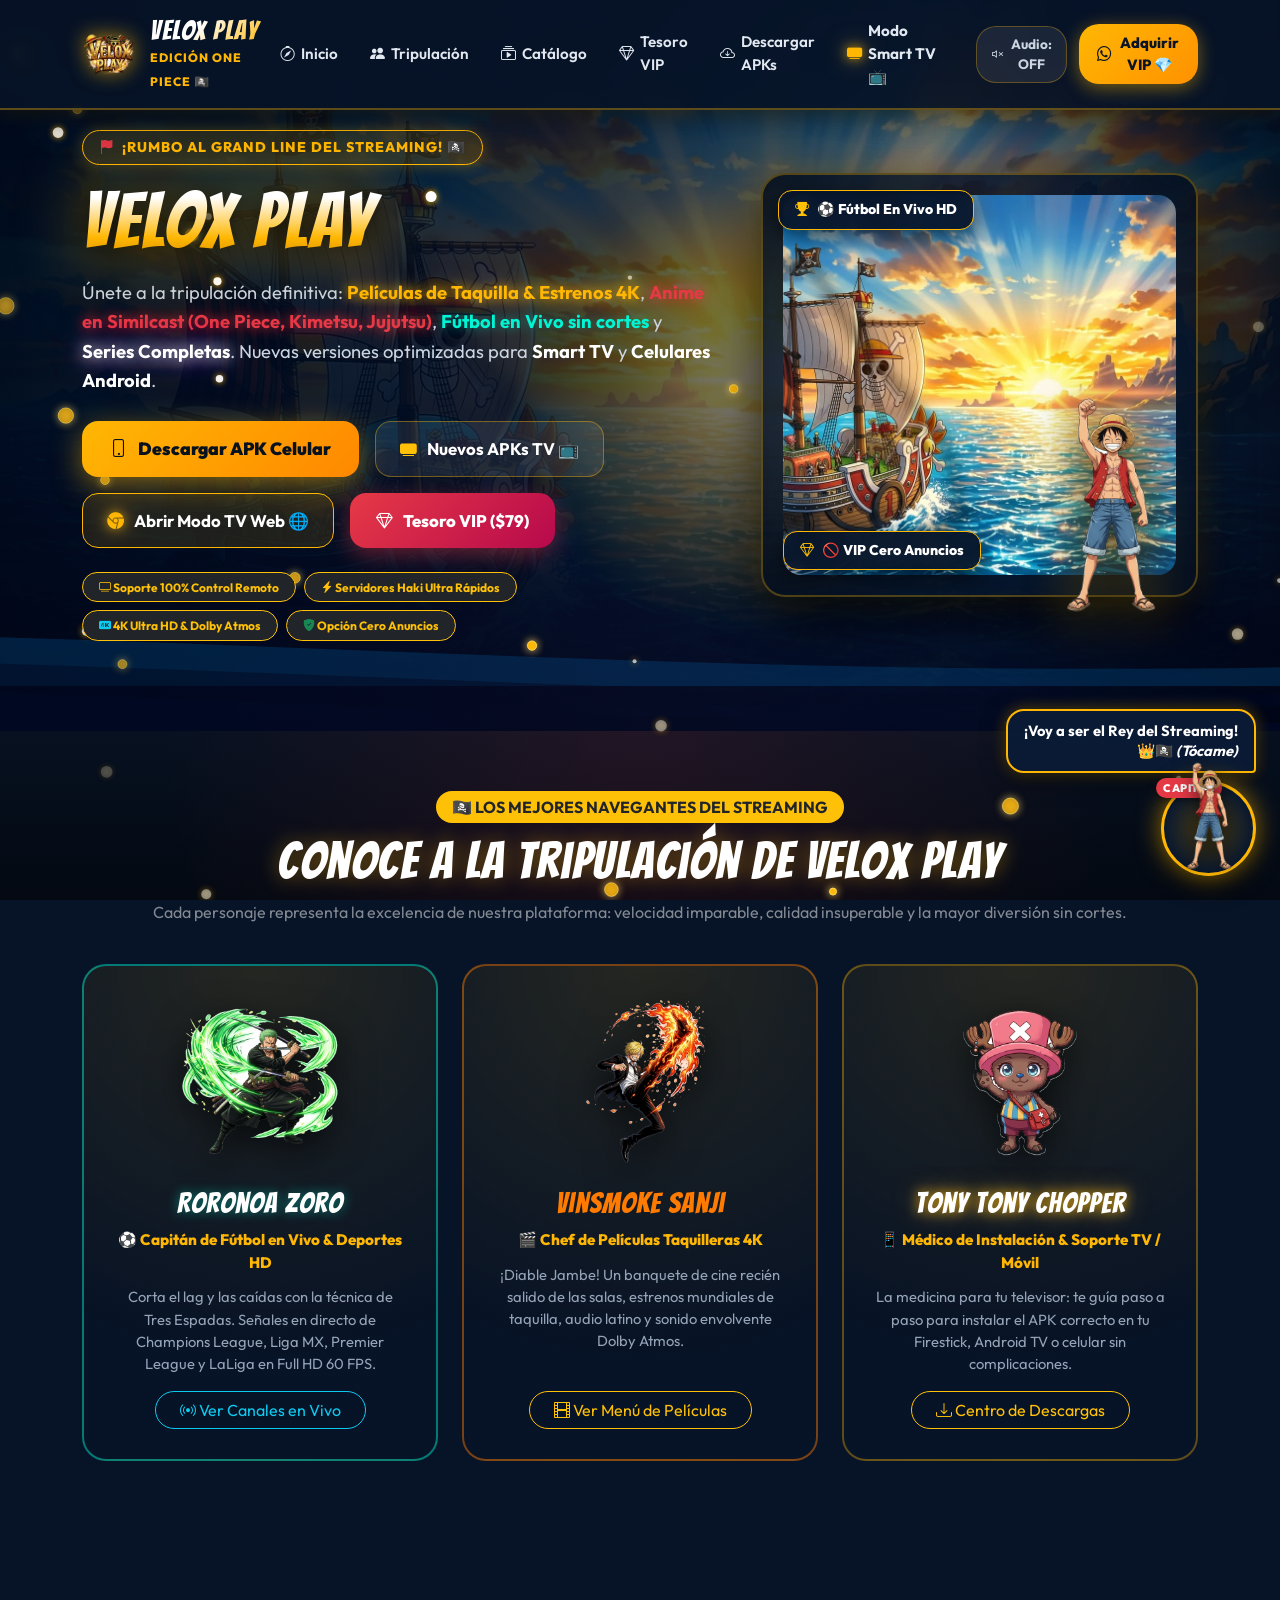
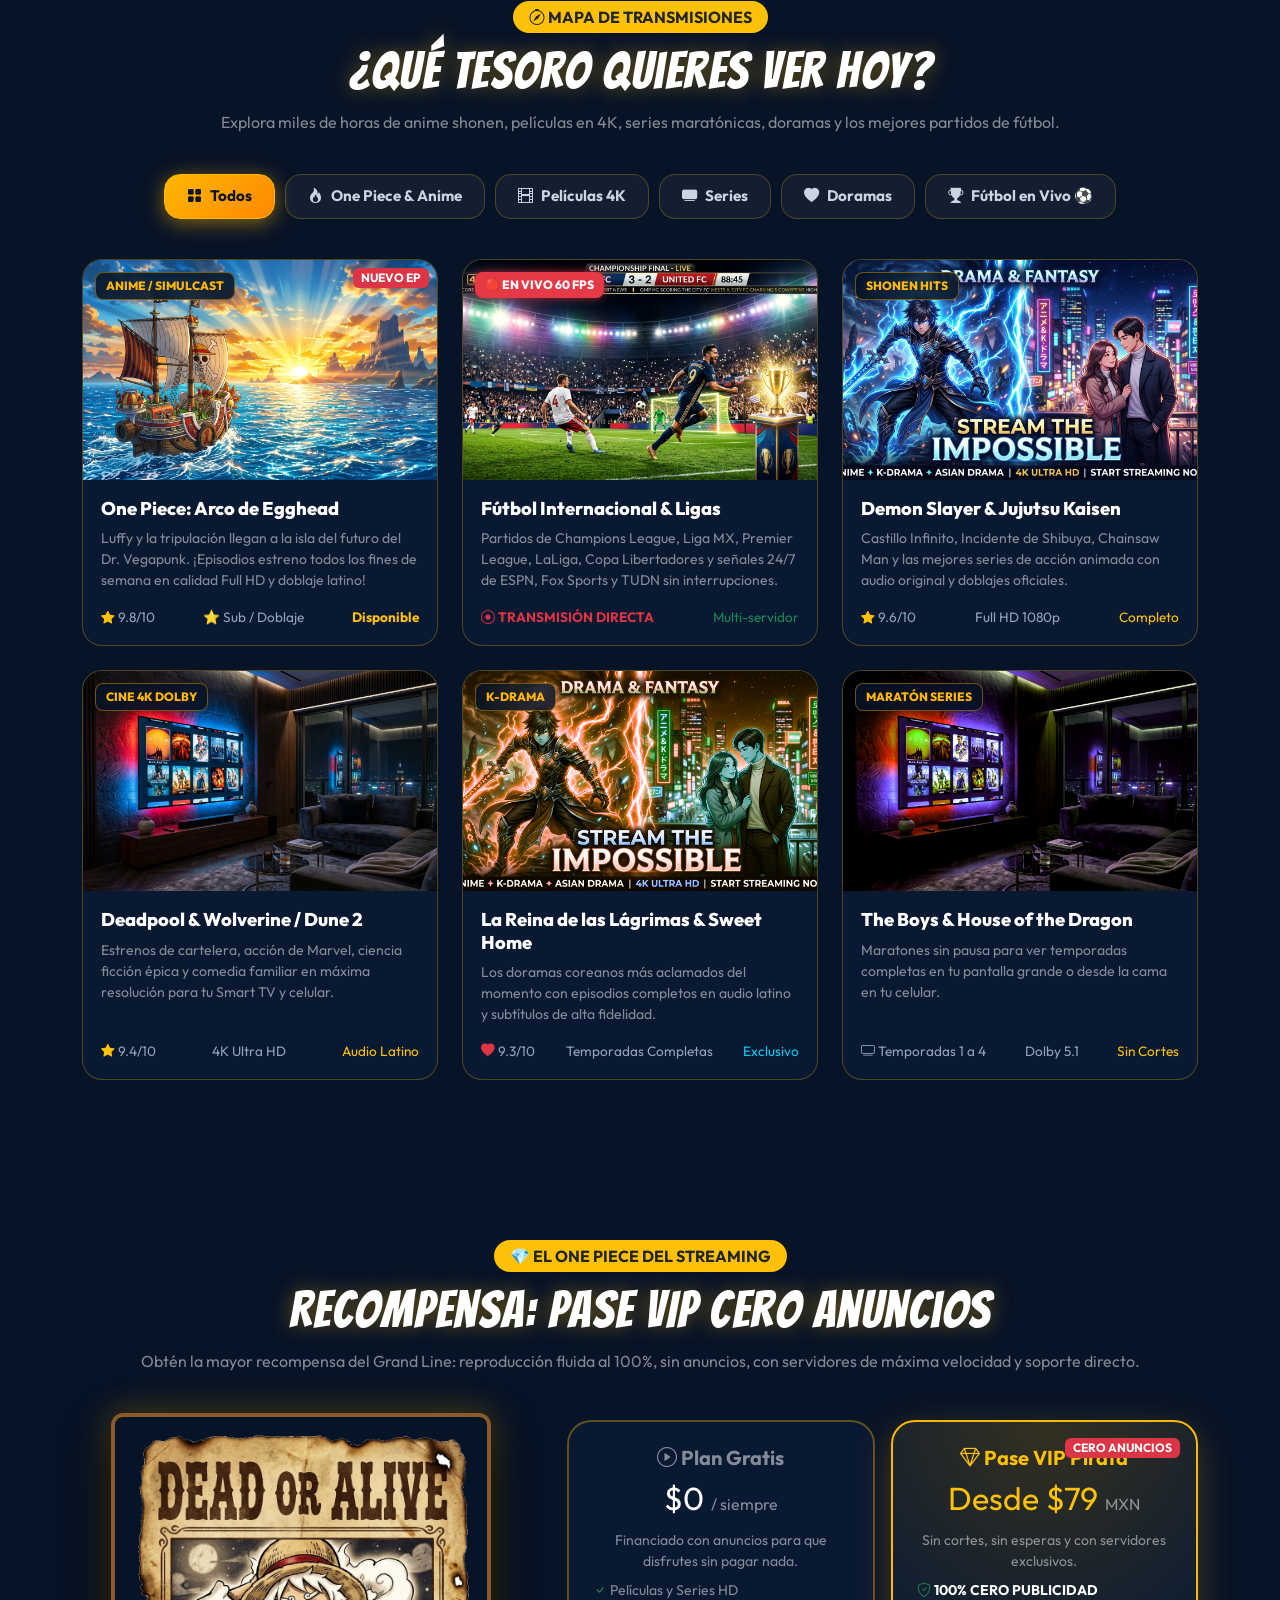
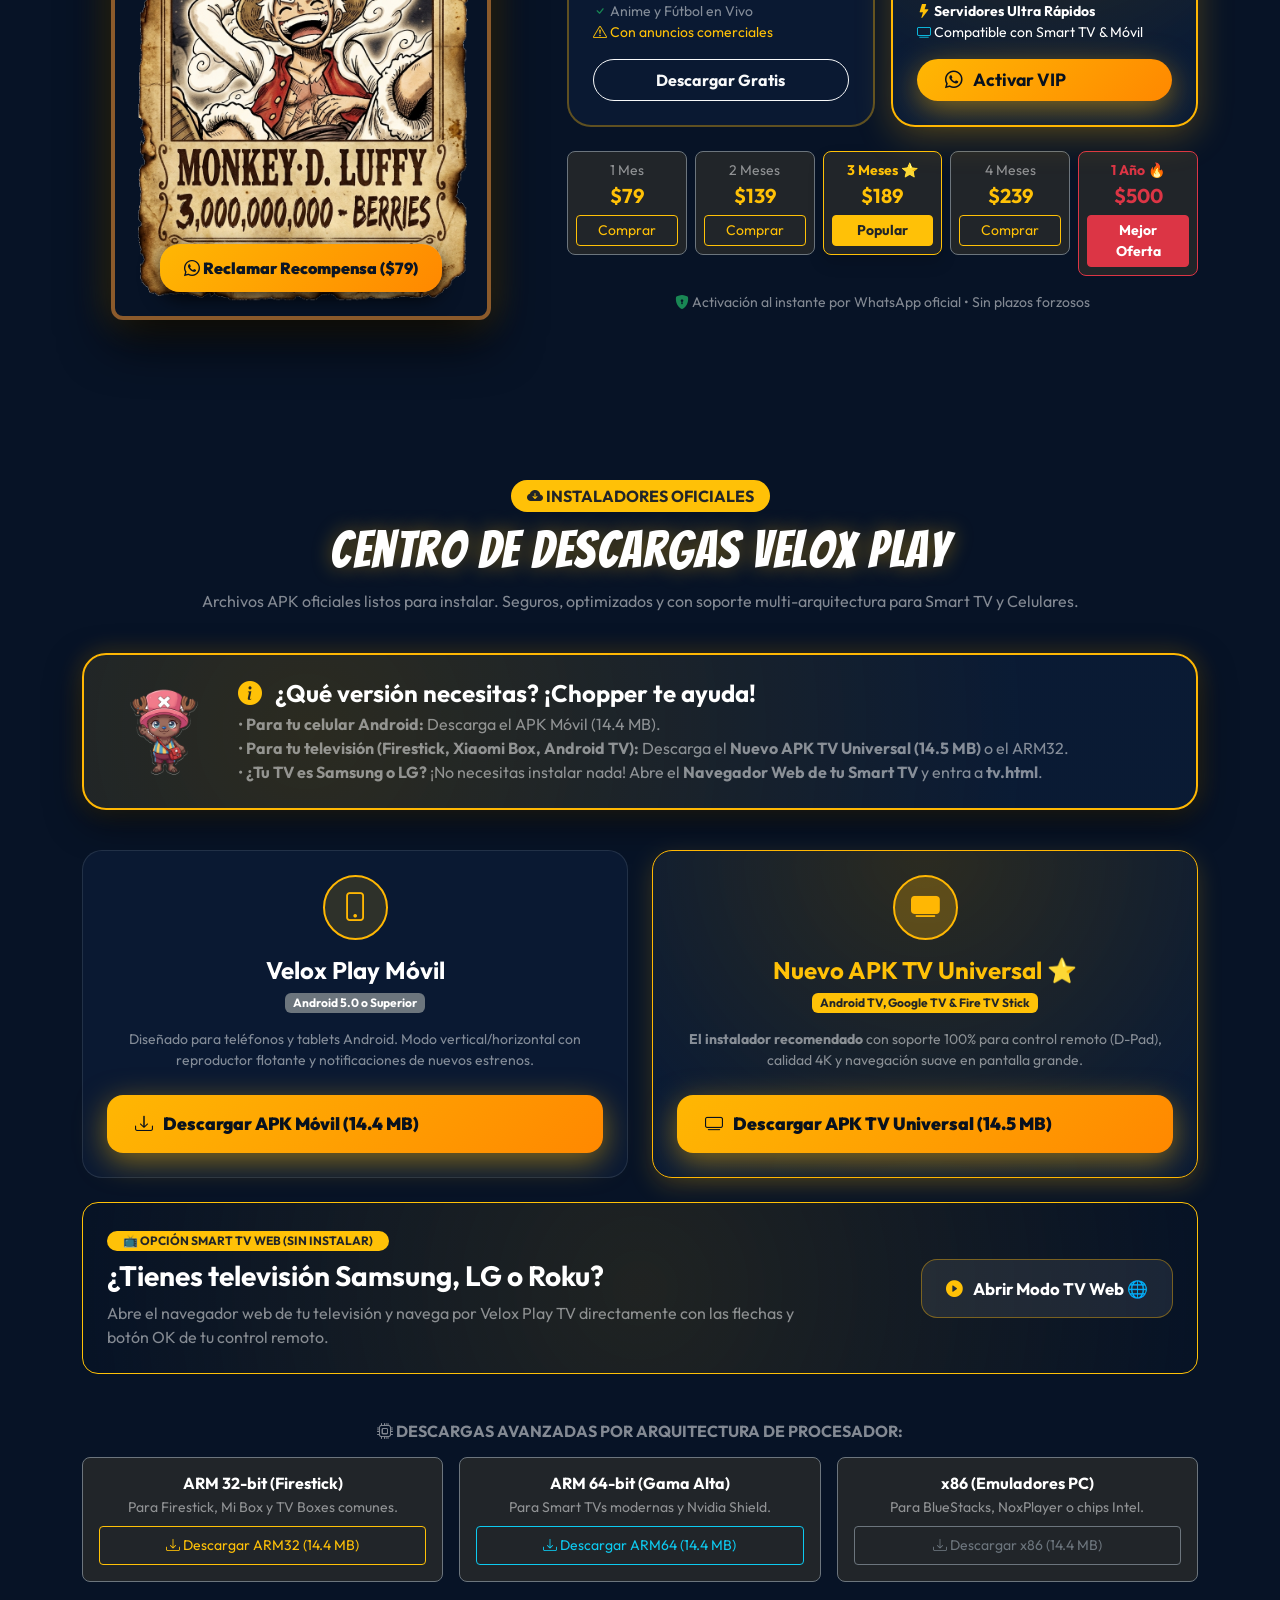
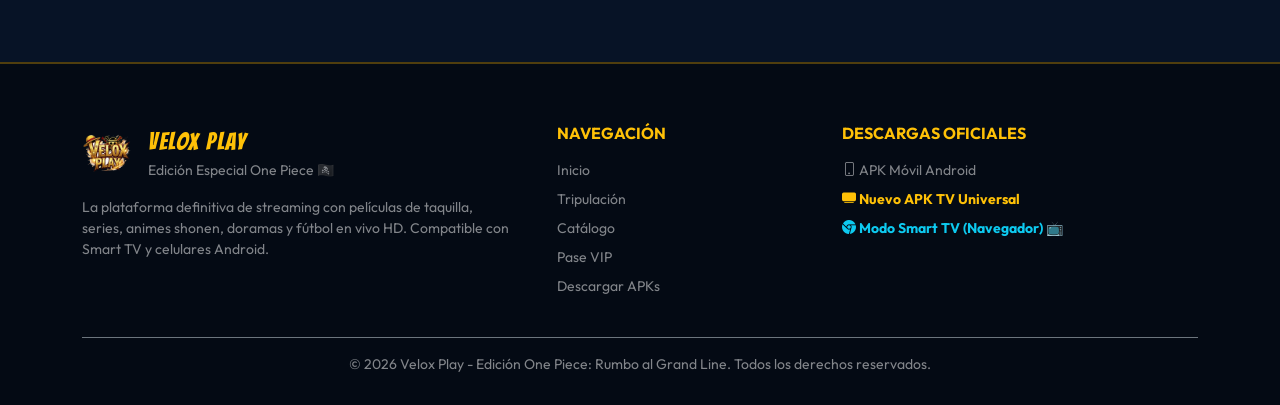
==== commit 18639449: "Velox Play: Integrar fondo panorámico animado del barco Thousand Sunny navegando con olas oceánicas," ====
--- a/index.html
+++ b/index.html
@@ -245,10 +245,29 @@
 
   <!-- HERO SECTION (THOUSAND SUNNY & GRAND LINE) -->
   <header id="inicio" class="hero-onepiece">
-    <!-- Fondo Ambiental Panorámico del Thousand Sunny -->
+    <!-- Fondo Ambiental Panorámico del Thousand Sunny Animado -->
     <div class="hero-op-bg-wrap">
-      <img src="assets/onepiece_hero.jpg" alt="Thousand Sunny Grand Line" class="hero-op-bg-img">
+      <picture>
+        <source srcset="assets/onepiece_ship_animated.webp" type="image/webp">
+        <img src="assets/onepiece_ship_animated.gif" alt="Thousand Sunny Navegando en el Grand Line Animado" class="hero-op-bg-img">
+      </picture>
       <div class="hero-op-gradient"></div>
+      <div class="hero-sunbeam-flare" aria-hidden="true"></div>
+      <!-- Olas del Océano Grand Line Animadas -->
+      <div class="ocean-waves-container" aria-hidden="true">
+        <svg class="ocean-wave wave-layer-1" viewBox="0 24 150 28" preserveAspectRatio="none">
+          <defs>
+            <path id="gentle-wave" d="M-160 44c30 0 58-18 88-18s 58 18 88 18 58-18 88-18 58 18 88 18 v44h-352z" />
+          </defs>
+          <use href="#gentle-wave" x="48" y="0" fill="rgba(0, 119, 182, 0.45)" />
+        </svg>
+        <svg class="ocean-wave wave-layer-2" viewBox="0 24 150 28" preserveAspectRatio="none">
+          <use href="#gentle-wave" x="48" y="3" fill="rgba(7, 19, 38, 0.7)" />
+        </svg>
+        <svg class="ocean-wave wave-layer-3" viewBox="0 24 150 28" preserveAspectRatio="none">
+          <use href="#gentle-wave" x="48" y="5" fill="#071326" />
+        </svg>
+      </div>
     </div>
 
     <div class="container hero-content-wrap">
@@ -298,7 +317,10 @@
         <!-- Showcase con el Thousand Sunny y Luffy -->
         <div class="col-lg-5">
           <div class="hero-crew-showcase">
-            <img src="assets/onepiece_hero.jpg" alt="Velox Play Thousand Sunny" class="crew-hero-img">
+            <picture>
+              <source srcset="assets/onepiece_ship_animated.webp" type="image/webp">
+              <img src="assets/onepiece_ship_animated.gif" alt="Velox Play Thousand Sunny Animado" class="crew-hero-img">
+            </picture>
 
             <!-- Badges Flotantes -->
             <div class="op-floating-badge op-badge-top-left">
--- a/css/onepiece.css
+++ b/css/onepiece.css
@@ -359,9 +359,10 @@
   width: 100%;
   height: 100%;
   z-index: 0;
-  opacity: 0.28;
-  filter: saturate(1.2) contrast(1.1);
+  opacity: 0.82;
+  filter: saturate(1.25) contrast(1.1);
   pointer-events: none;
+  overflow: hidden;
 }
 
 .hero-op-bg-img {
@@ -369,6 +370,23 @@
   height: 100%;
   object-fit: cover;
   object-position: center 30%;
+  animation: shipSailingMotion 11s ease-in-out infinite alternate;
+  transform-origin: 35% 70%;
+}
+
+@keyframes shipSailingMotion {
+  0% {
+    transform: scale(1.05) translateY(0px) rotate(0deg);
+  }
+  30% {
+    transform: scale(1.07) translateY(-14px) rotate(1.2deg);
+  }
+  65% {
+    transform: scale(1.06) translateY(-4px) rotate(-1.1deg);
+  }
+  100% {
+    transform: scale(1.05) translateY(10px) rotate(0.8deg);
+  }
 }
 
 .hero-op-gradient {
@@ -377,7 +395,64 @@
   left: 0;
   width: 100%;
   height: 100%;
-  background: linear-gradient(180deg, rgba(5, 14, 26, 0.7) 0%, rgba(7, 19, 38, 0.85) 60%, #071326 100%);
+  background: 
+    linear-gradient(90deg, rgba(5, 14, 26, 0.94) 0%, rgba(7, 19, 38, 0.72) 48%, rgba(7, 19, 38, 0.25) 75%, rgba(5, 14, 26, 0.85) 100%),
+    linear-gradient(180deg, rgba(5, 14, 26, 0.45) 0%, transparent 40%, rgba(7, 19, 38, 0.92) 85%, #071326 100%);
+}
+
+/* Destello animado de rayos de sol del Grand Line */
+.hero-sunbeam-flare {
+  position: absolute;
+  top: 25%;
+  right: 25%;
+  width: 450px;
+  height: 450px;
+  border-radius: 50%;
+  background: radial-gradient(circle, rgba(255, 209, 102, 0.35) 0%, rgba(255, 183, 3, 0.15) 45%, transparent 70%);
+  pointer-events: none;
+  animation: sunbeamPulse 5s ease-in-out infinite alternate;
+  mix-blend-mode: screen;
+}
+
+@keyframes sunbeamPulse {
+  0% { transform: scale(0.9) rotate(0deg); opacity: 0.5; }
+  50% { transform: scale(1.25) rotate(15deg); opacity: 0.85; }
+  100% { transform: scale(1.0) rotate(-10deg); opacity: 0.6; }
+}
+
+/* Olas del Océano Grand Line Animadas */
+.ocean-waves-container {
+  position: absolute;
+  bottom: 0;
+  left: 0;
+  width: 100%;
+  overflow: hidden;
+  line-height: 0;
+  z-index: 1;
+  pointer-events: none;
+}
+.ocean-wave {
+  position: relative;
+  width: 200%;
+  height: 60px;
+}
+.wave-layer-1 {
+  animation: waveRoll 14s cubic-bezier(.55,.5,.45,.5) infinite;
+  opacity: 0.55;
+}
+.wave-layer-2 {
+  animation: waveRoll 9s cubic-bezier(.55,.5,.45,.5) -3s infinite;
+  opacity: 0.75;
+  margin-top: -40px;
+}
+.wave-layer-3 {
+  animation: waveRoll 6s cubic-bezier(.55,.5,.45,.5) -5s infinite;
+  opacity: 0.98;
+  margin-top: -35px;
+}
+@keyframes waveRoll {
+  0% { transform: translate3d(-50%, 0, 0); }
+  100% { transform: translate3d(0%, 0, 0); }
 }
 
 .hero-content-wrap {
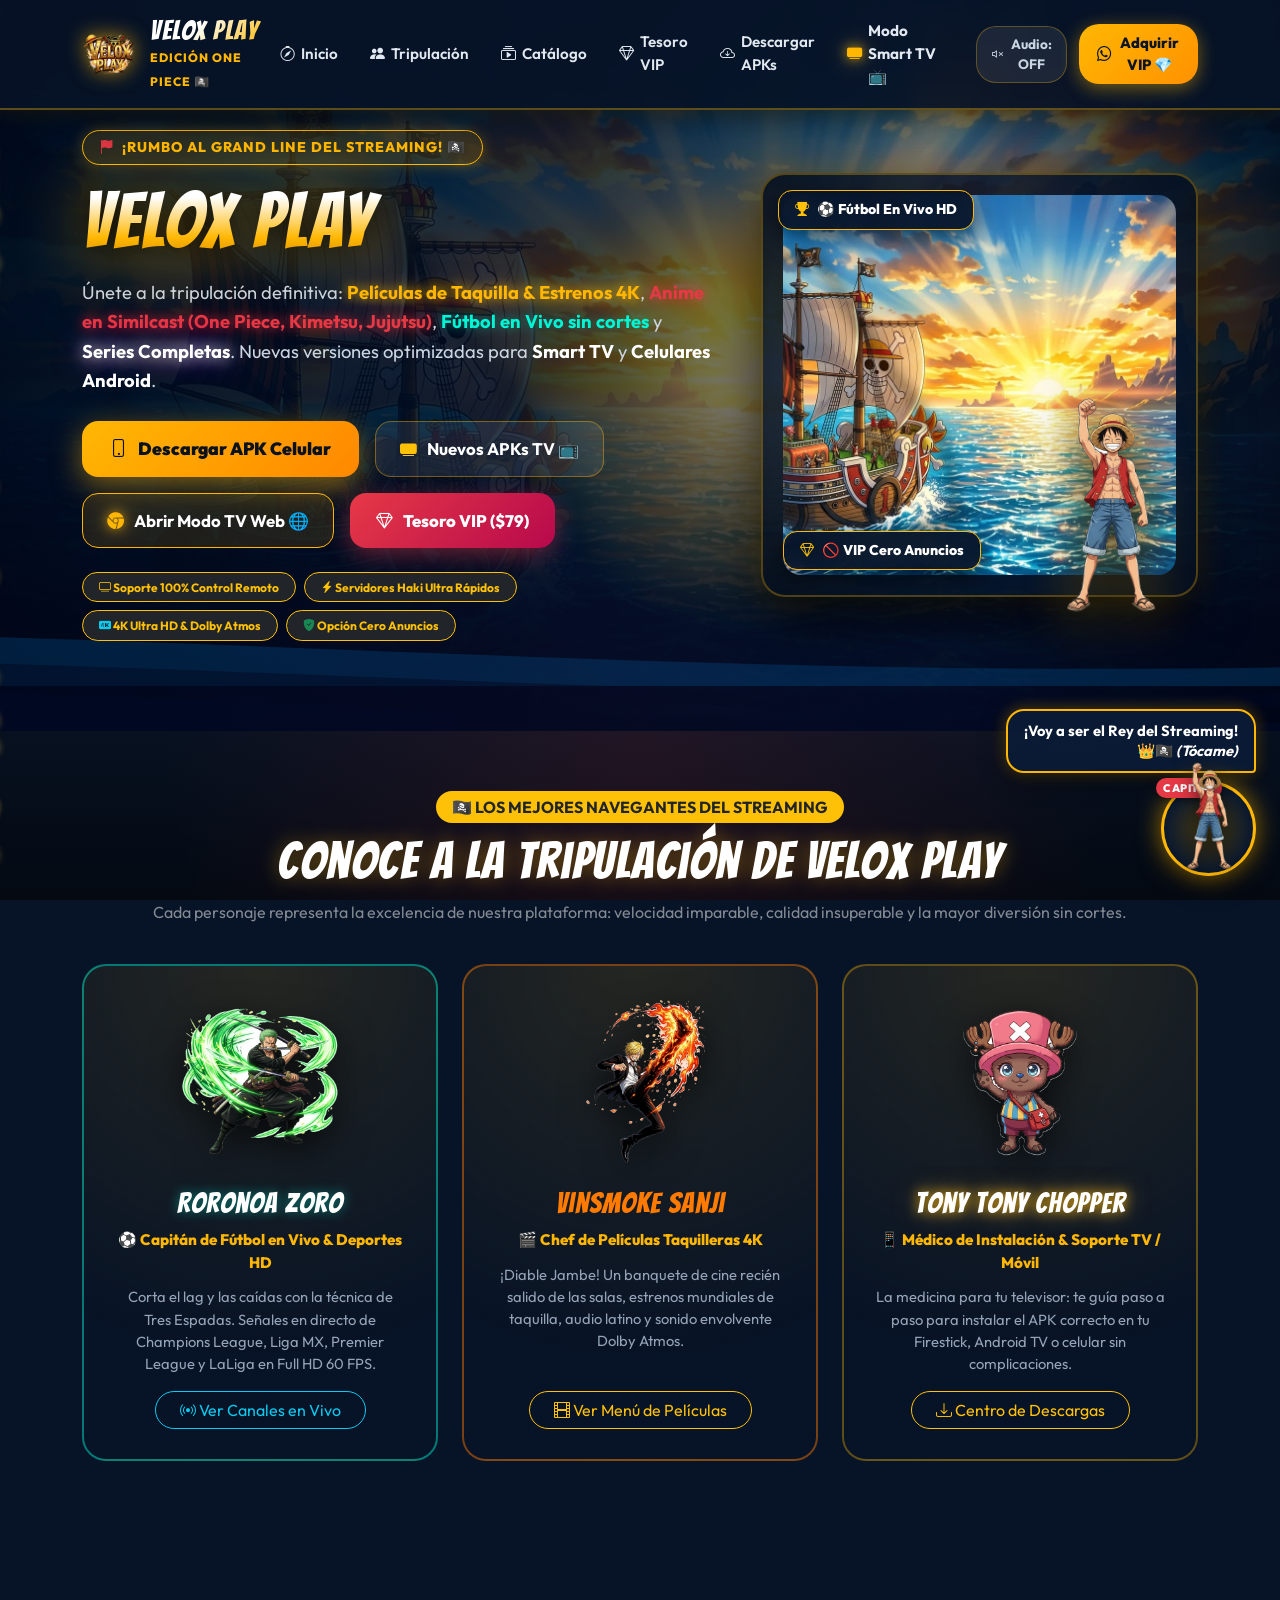
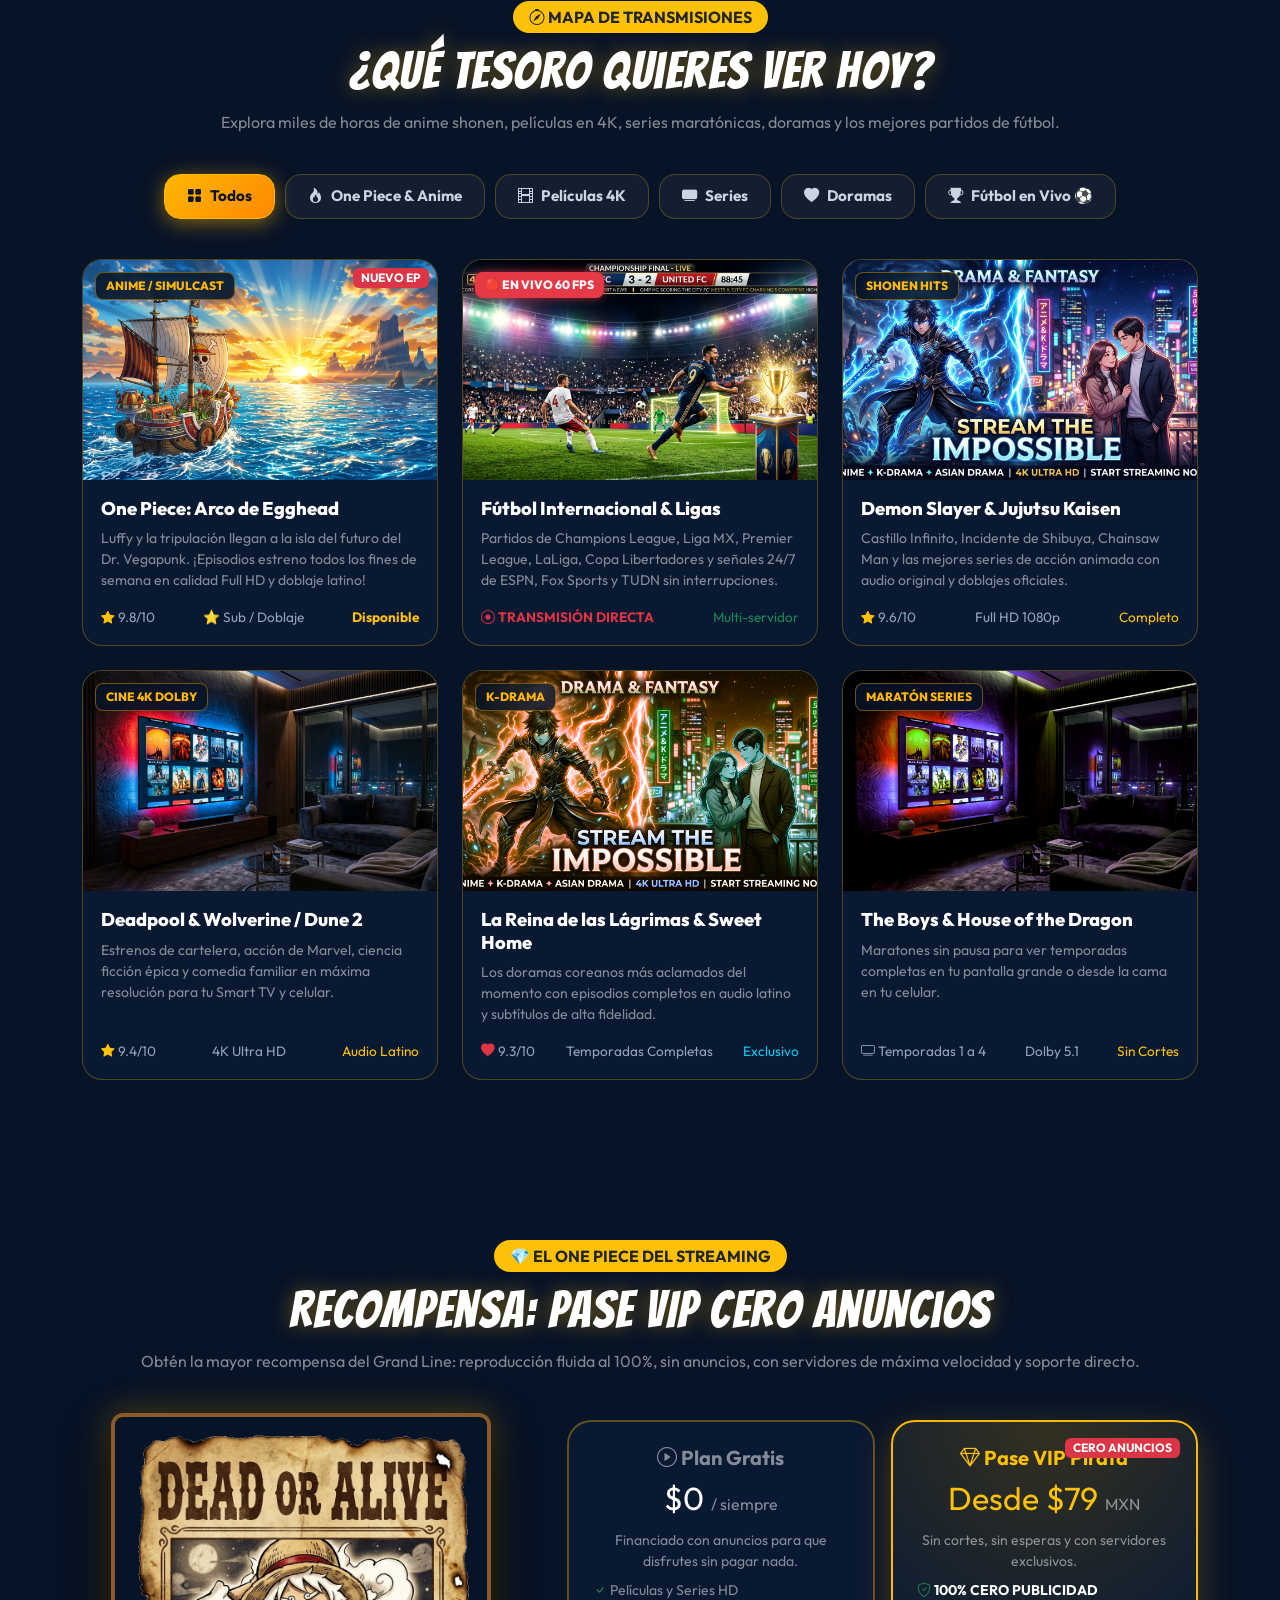
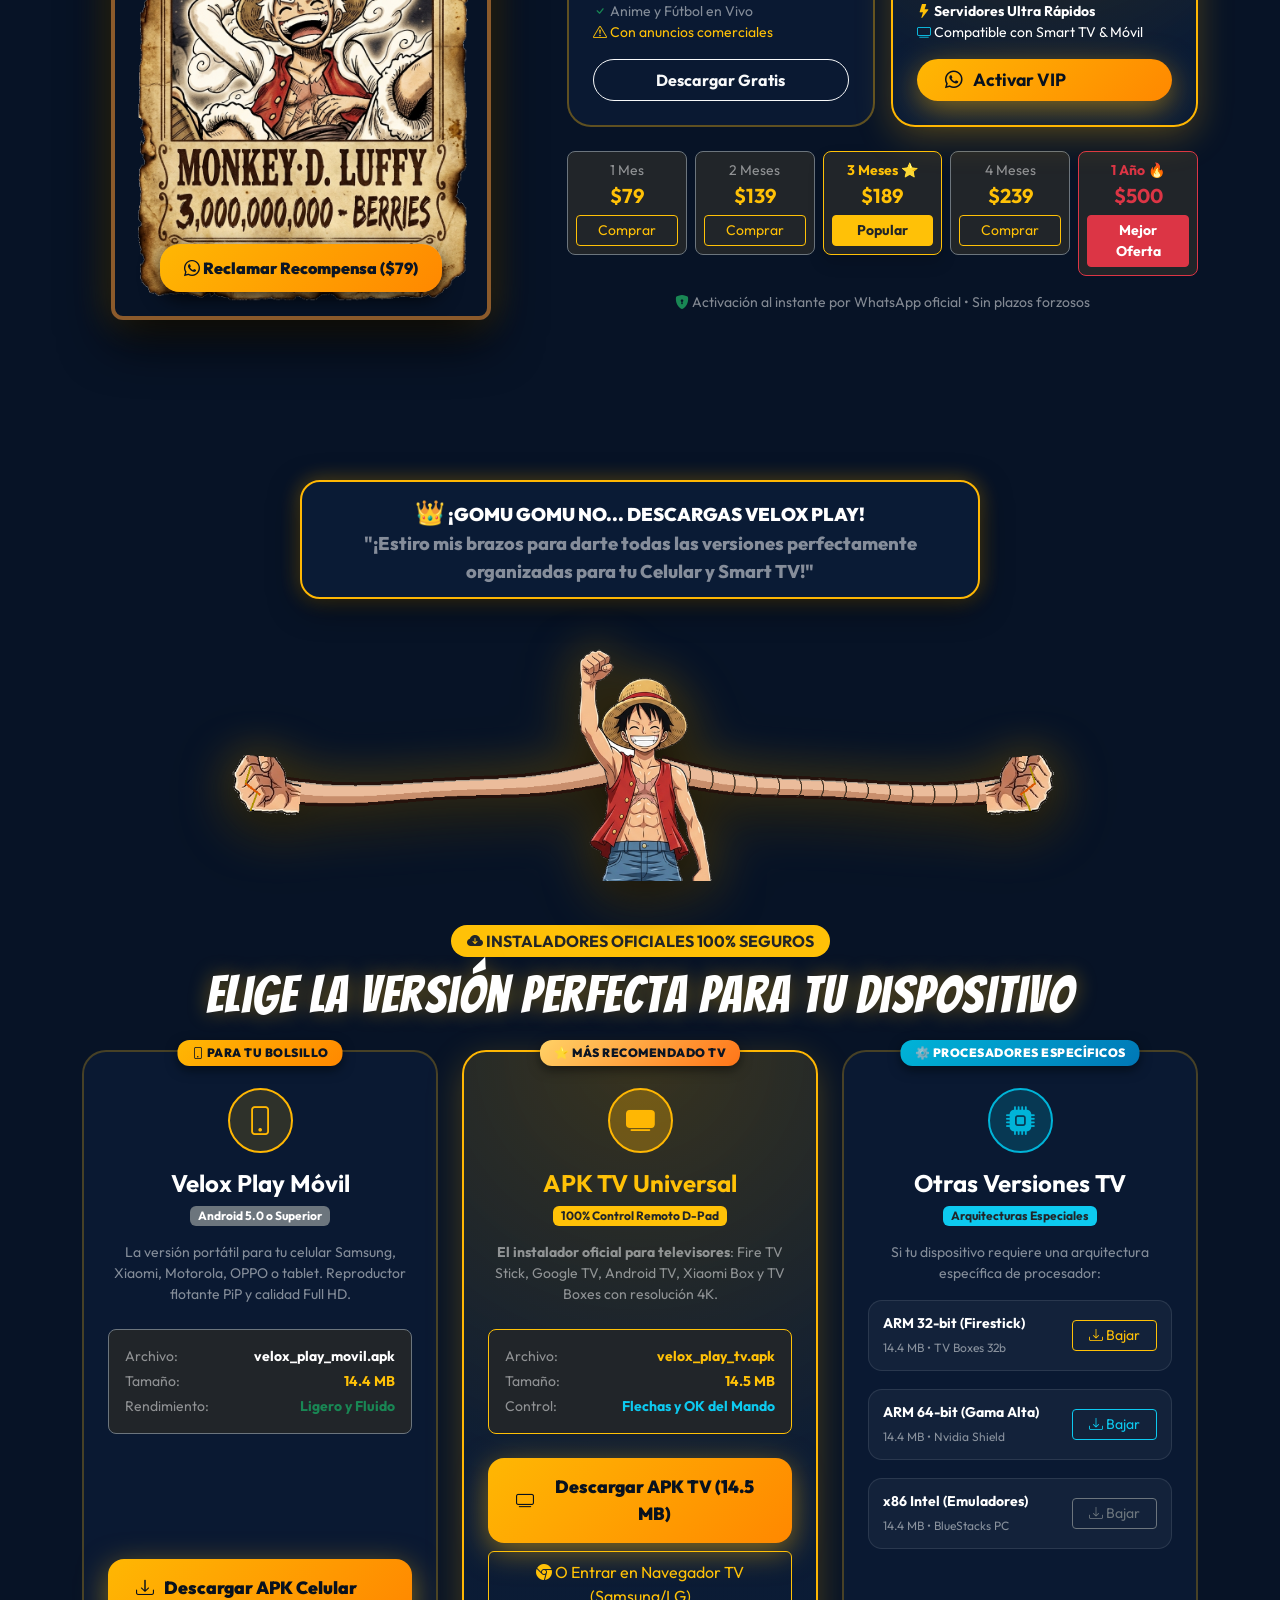
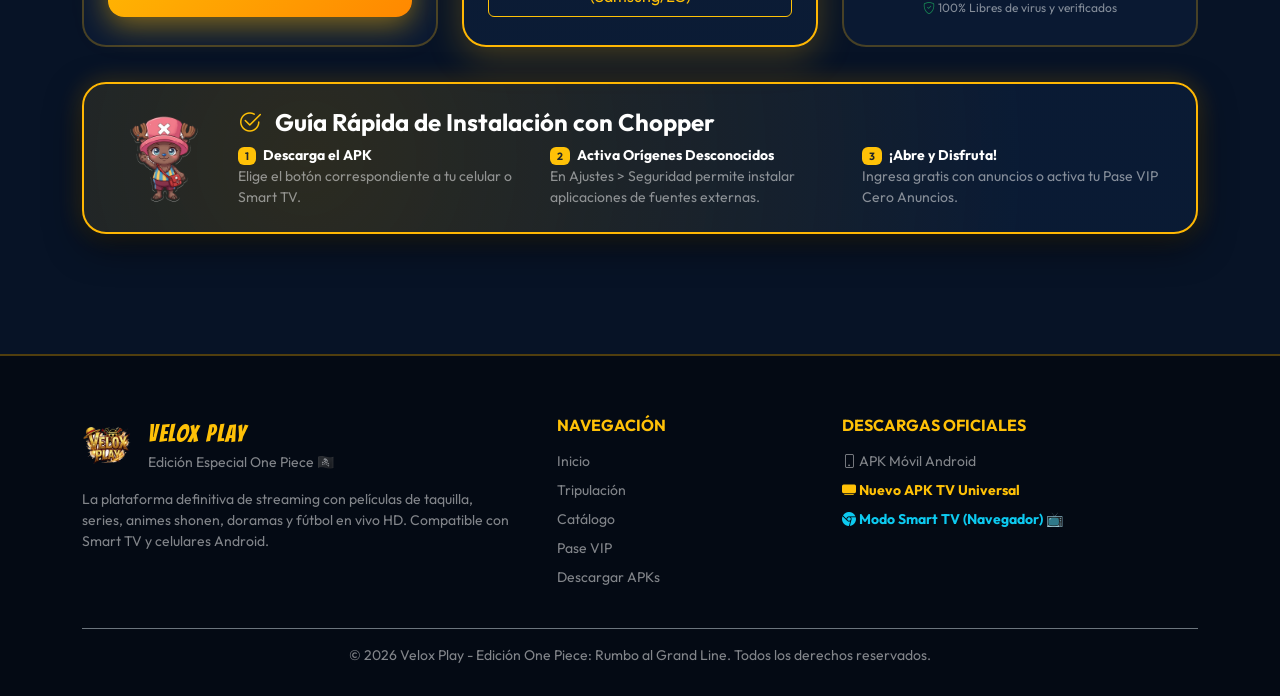
==== commit 28e59f14: "Velox Play: Luffy estira los brazos (Gomu Gomu no Stretch) y organiza la seccion de descargas en cua" ====
--- a/index.html
+++ b/index.html
@@ -685,122 +685,182 @@
     </div>
   </section>
 
-  <!-- SECCIÓN DESCARGAS APK CON CHOPPER COMO GUÍA -->
+  <!-- SECCIÓN DESCARGAS APK CON LUFFY GOMU GOMU NO STRETCH Y CHOPPER -->
   <section id="descargas" class="download-section-op">
     <div class="container">
-      <div class="section-op-header">
+      
+      <!-- BANNER DE LUFFY ESTIRANDO SUS BRAZOS (GOMU GOMU NO MI) -->
+      <div class="luffy-gomu-banner">
+        <div class="luffy-speech-gomu animate__animated animate__bounceIn">
+          <span class="fs-4">👑</span> <strong>¡GOMU GOMU NO... DESCARGAS VELOX PLAY!</strong><br>
+          <span class="text-white-50">"¡Estiro mis brazos para darte todas las versiones perfectamente organizadas para tu Celular y Smart TV!"</span>
+        </div>
+        <div class="luffy-gomu-stretch-img-wrap">
+          <img src="assets/luffy_gomu_gomu_stretch.png" alt="Luffy Gomu Gomu no Stretch Descargas" class="luffy-stretch-img">
+        </div>
+      </div>
+
+      <div class="section-op-header mb-4">
         <span class="badge bg-warning text-dark px-3 py-2 rounded-pill fw-bold text-uppercase fs-6 mb-2">
-          <i class="bi bi-cloud-arrow-down-fill"></i> INSTALADORES OFICIALES
+          <i class="bi bi-cloud-arrow-down-fill"></i> INSTALADORES OFICIALES 100% SEGUROS
         </span>
-        <h2 class="section-op-title">Centro de Descargas Velox Play</h2>
-        <p class="text-white-50">
-          Archivos APK oficiales listos para instalar. Seguros, optimizados y con soporte multi-arquitectura para Smart TV y Celulares.
-        </p>
-      </div>
-
-      <!-- GUÍA OFICIAL CON CHOPPER -->
+        <h2 class="section-op-title">Elige la Versión Perfecta para tu Dispositivo</h2>
+      </div>
+
+      <!-- CUADRÍCULA DE 3 COLUMNAS PERFECTAMENTE ACOMODADA -->
+      <div class="downloads-grid-unified">
+
+        <!-- 1. CELULARES & TABLETS ANDROID -->
+        <div class="download-master-card">
+          <span class="card-top-badge"><i class="bi bi-phone"></i> PARA TU BOLSILLO</span>
+          <div class="text-center mb-3 mt-2">
+            <div class="apk-icon-circle">
+              <i class="bi bi-phone"></i>
+            </div>
+            <h3 class="text-white fw-bold fs-4 mb-1">Velox Play Móvil</h3>
+            <span class="badge bg-secondary">Android 5.0 o Superior</span>
+          </div>
+
+          <p class="text-white-50 small text-center mb-4">
+            La versión portátil para tu celular Samsung, Xiaomi, Motorola, OPPO o tablet. Reproductor flotante PiP y calidad Full HD.
+          </p>
+
+          <div class="bg-dark p-3 rounded-3 mb-4 small text-white-50 border border-secondary">
+            <div class="d-flex justify-content-between mb-1">
+              <span>Archivo:</span>
+              <strong class="text-white">velox_play_movil.apk</strong>
+            </div>
+            <div class="d-flex justify-content-between mb-1">
+              <span>Tamaño:</span>
+              <strong class="text-warning">14.4 MB</strong>
+            </div>
+            <div class="d-flex justify-content-between">
+              <span>Rendimiento:</span>
+              <strong class="text-success">Ligero y Fluido</strong>
+            </div>
+          </div>
+
+          <div class="mt-auto">
+            <a href="apks/velox_play_movil.apk" class="btn btn-hero-op-primary w-100 py-3" download="velox_play_movil.apk">
+              <i class="bi bi-download"></i> Descargar APK Celular
+            </a>
+          </div>
+        </div>
+
+        <!-- 2. SMART TV & ANDROID TV (DESTACADO OFICIAL ⭐) -->
+        <div class="download-master-card highlight-tv">
+          <span class="card-top-badge" style="background: linear-gradient(135deg, #ffd166, #ff7518);">⭐ MÁS RECOMENDADO TV</span>
+          <div class="text-center mb-3 mt-2">
+            <div class="apk-icon-circle" style="background: rgba(255, 183, 3, 0.3);">
+              <i class="bi bi-tv-fill"></i>
+            </div>
+            <h3 class="text-warning fw-bold fs-4 mb-1">APK TV Universal</h3>
+            <span class="badge bg-warning text-dark fw-bold">100% Control Remoto D-Pad</span>
+          </div>
+
+          <p class="text-white-50 small text-center mb-4">
+            <strong>El instalador oficial para televisores</strong>: Fire TV Stick, Google TV, Android TV, Xiaomi Box y TV Boxes con resolución 4K.
+          </p>
+
+          <div class="bg-dark p-3 rounded-3 mb-4 small text-white-50 border border-warning">
+            <div class="d-flex justify-content-between mb-1">
+              <span>Archivo:</span>
+              <strong class="text-warning">velox_play_tv.apk</strong>
+            </div>
+            <div class="d-flex justify-content-between mb-1">
+              <span>Tamaño:</span>
+              <strong class="text-warning">14.5 MB</strong>
+            </div>
+            <div class="d-flex justify-content-between">
+              <span>Control:</span>
+              <strong class="text-info">Flechas y OK del Mando</strong>
+            </div>
+          </div>
+
+          <div class="d-flex flex-column gap-2 mt-auto">
+            <a href="apks/velox_play_tv.apk" class="btn btn-hero-op-primary w-100 py-3" download="velox_play_tv.apk">
+              <i class="bi bi-tv"></i> Descargar APK TV (14.5 MB)
+            </a>
+            <a href="tv.html" target="_blank" class="btn btn-outline-warning w-100 py-2 small">
+              <i class="bi bi-browser-chrome"></i> O Entrar en Navegador TV (Samsung/LG)
+            </a>
+          </div>
+        </div>
+
+        <!-- 3. PROCESADORES Y ARQUITECTURAS ESPECÍFICAS -->
+        <div class="download-master-card">
+          <span class="card-top-badge" style="background: linear-gradient(135deg, #00b4d8, #0077b6); color: #fff;">⚙️ PROCESADORES ESPECÍFICOS</span>
+          <div class="text-center mb-3 mt-2">
+            <div class="apk-icon-circle" style="background: rgba(0, 180, 216, 0.2); border-color: #00b4d8; color: #00b4d8;">
+              <i class="bi bi-cpu-fill"></i>
+            </div>
+            <h3 class="text-white fw-bold fs-4 mb-1">Otras Versiones TV</h3>
+            <span class="badge bg-info text-dark">Arquitecturas Especiales</span>
+          </div>
+
+          <p class="text-white-50 small text-center mb-3">
+            Si tu dispositivo requiere una arquitectura específica de procesador:
+          </p>
+
+          <div class="d-flex flex-column gap-2 mb-3">
+            <!-- ARM32 -->
+            <div class="arch-item-row">
+              <div>
+                <strong class="text-white d-block small">ARM 32-bit (Firestick)</strong>
+                <span class="text-white-50" style="font-size: 0.75rem;">14.4 MB • TV Boxes 32b</span>
+              </div>
+              <a href="apks/velox_play_tv_arm32.apk" class="btn btn-sm btn-outline-warning py-1 px-3" download="velox_play_tv_arm32.apk">
+                <i class="bi bi-download"></i> Bajar
+              </a>
+            </div>
+
+            <!-- ARM64 -->
+            <div class="arch-item-row">
+              <div>
+                <strong class="text-white d-block small">ARM 64-bit (Gama Alta)</strong>
+                <span class="text-white-50" style="font-size: 0.75rem;">14.4 MB • Nvidia Shield</span>
+              </div>
+              <a href="apks/velox_play_tv_arm64.apk" class="btn btn-sm btn-outline-info py-1 px-3" download="velox_play_tv_arm64.apk">
+                <i class="bi bi-download"></i> Bajar
+              </a>
+            </div>
+
+            <!-- x86 -->
+            <div class="arch-item-row">
+              <div>
+                <strong class="text-white d-block small">x86 Intel (Emuladores)</strong>
+                <span class="text-white-50" style="font-size: 0.75rem;">14.4 MB • BlueStacks PC</span>
+              </div>
+              <a href="apks/velox_play_tv_x86.apk" class="btn btn-sm btn-outline-secondary py-1 px-3" download="velox_play_tv_x86.apk">
+                <i class="bi bi-download"></i> Bajar
+              </a>
+            </div>
+          </div>
+
+          <div class="mt-auto text-center text-white-50" style="font-size: 0.75rem;">
+            <i class="bi bi-shield-check text-success"></i> 100% Libres de virus y verificados
+          </div>
+        </div>
+
+      </div>
+
+      <!-- GUÍA RÁPIDA CON CHOPPER EN 3 PASOS -->
       <div class="chopper-helper-box">
         <img src="assets/chopper_mascot.png" alt="Chopper Guía Oficial" class="chopper-helper-img">
         <div>
-          <h4 class="text-white fw-bold mb-1"><i class="bi bi-info-circle-fill text-warning me-2"></i> ¿Qué versión necesitas? ¡Chopper te ayuda!</h4>
-          <p class="text-white-50 mb-0">
-            • <strong>Para tu celular Android:</strong> Descarga el APK Móvil (14.4 MB).<br>
-            • <strong>Para tu televisión (Firestick, Xiaomi Box, Android TV):</strong> Descarga el <strong>Nuevo APK TV Universal (14.5 MB)</strong> o el ARM32.<br>
-            • <strong>¿Tu TV es Samsung o LG?</strong> ¡No necesitas instalar nada! Abre el <strong>Navegador Web de tu Smart TV</strong> y entra a <strong>tv.html</strong>.
-          </p>
-        </div>
-      </div>
-
-      <!-- 2 OPCIONES PRINCIPALES: MÓVIL & NUEVO APK UNIVERSAL TV -->
-      <div class="row g-4 justify-content-center mb-4">
-        <!-- APK CELULAR ANDROID -->
-        <div class="col-lg-6">
-          <div class="apk-card-op">
-            <div class="apk-icon-circle">
-              <i class="bi bi-phone"></i>
-            </div>
-            <h3 class="text-white fw-bold fs-4">Velox Play Móvil</h3>
-            <span class="badge bg-secondary mb-3 align-self-center">Android 5.0 o Superior</span>
-            <p class="text-white-50 small mb-4">
-              Diseñado para teléfonos y tablets Android. Modo vertical/horizontal con reproductor flotante y notificaciones de nuevos estrenos.
-            </p>
-            <div class="mt-auto">
-              <a href="apks/velox_play_movil.apk" class="btn btn-hero-op-primary w-100 py-3" download="velox_play_movil.apk">
-                <i class="bi bi-download"></i> Descargar APK Móvil (14.4 MB)
-              </a>
-            </div>
-          </div>
-        </div>
-
-        <!-- NUEVO APK TV UNIVERSAL -->
-        <div class="col-lg-6">
-          <div class="apk-card-op featured-apk">
-            <div class="apk-icon-circle" style="background: rgba(255, 183, 3, 0.25);">
-              <i class="bi bi-tv-fill"></i>
-            </div>
-            <h3 class="text-warning fw-bold fs-4">Nuevo APK TV Universal ⭐</h3>
-            <span class="badge bg-warning text-dark mb-3 align-self-center fw-bold">Android TV, Google TV & Fire TV Stick</span>
-            <p class="text-white-50 small mb-4">
-              <strong>El instalador recomendado</strong> con soporte 100% para control remoto (D-Pad), calidad 4K y navegación suave en pantalla grande.
-            </p>
-            <div class="mt-auto">
-              <a href="apks/velox_play_tv.apk" class="btn btn-hero-op-primary w-100 py-3" download="velox_play_tv.apk">
-                <i class="bi bi-tv"></i> Descargar APK TV Universal (14.5 MB)
-              </a>
-            </div>
-          </div>
-        </div>
-      </div>
-
-      <!-- PORTAL NAVEGADOR SMART TV (SIN INSTALAR) -->
-      <div class="p-4 rounded-4 mb-5 border border-warning" style="background: radial-gradient(circle at 50% 50%, rgba(255, 183, 3, 0.1) 0%, rgba(7, 19, 38, 0.95) 100%);">
-        <div class="row align-items-center">
-          <div class="col-md-8">
-            <span class="badge bg-warning text-dark px-3 py-1 rounded-pill fw-bold mb-2">📺 OPCIÓN SMART TV WEB (SIN INSTALAR)</span>
-            <h3 class="text-white fw-bold mb-2">¿Tienes televisión Samsung, LG o Roku?</h3>
-            <p class="text-white-50 mb-0">
-              Abre el navegador web de tu televisión y navega por Velox Play TV directamente con las flechas y botón OK de tu control remoto.
-            </p>
-          </div>
-          <div class="col-md-4 text-md-end mt-3 mt-md-0">
-            <a href="tv.html" target="_blank" class="btn btn-hero-op-tv px-4 py-3">
-              <i class="bi bi-play-circle-fill text-warning"></i> Abrir Modo TV Web 🌐
-            </a>
-          </div>
-        </div>
-      </div>
-
-      <!-- DESCARGAS POR ARQUITECTURA (ARM32, ARM64, X86) -->
-      <div id="descargas-tv">
-        <h4 class="text-center text-white-50 fw-bold fs-6 text-uppercase mb-3">
-          <i class="bi bi-cpu"></i> Descargas avanzadas por arquitectura de procesador:
-        </h4>
-        <div class="row g-3 justify-content-center">
-          <div class="col-md-4">
-            <div class="p-3 rounded-3 bg-dark border border-secondary text-center">
-              <h5 class="text-white fw-bold fs-6 mb-1">ARM 32-bit (Firestick)</h5>
-              <p class="text-white-50 small mb-2">Para Firestick, Mi Box y TV Boxes comunes.</p>
-              <a href="apks/velox_play_tv_arm32.apk" class="btn btn-sm btn-outline-warning w-100 py-2" download="velox_play_tv_arm32.apk">
-                <i class="bi bi-download"></i> Descargar ARM32 (14.4 MB)
-              </a>
-            </div>
-          </div>
-          <div class="col-md-4">
-            <div class="p-3 rounded-3 bg-dark border border-secondary text-center">
-              <h5 class="text-white fw-bold fs-6 mb-1">ARM 64-bit (Gama Alta)</h5>
-              <p class="text-white-50 small mb-2">Para Smart TVs modernas y Nvidia Shield.</p>
-              <a href="apks/velox_play_tv_arm64.apk" class="btn btn-sm btn-outline-info w-100 py-2" download="velox_play_tv_arm64.apk">
-                <i class="bi bi-download"></i> Descargar ARM64 (14.4 MB)
-              </a>
-            </div>
-          </div>
-          <div class="col-md-4">
-            <div class="p-3 rounded-3 bg-dark border border-secondary text-center">
-              <h5 class="text-white fw-bold fs-6 mb-1">x86 (Emuladores PC)</h5>
-              <p class="text-white-50 small mb-2">Para BlueStacks, NoxPlayer o chips Intel.</p>
-              <a href="apks/velox_play_tv_x86.apk" class="btn btn-sm btn-outline-secondary w-100 py-2" download="velox_play_tv_x86.apk">
-                <i class="bi bi-download"></i> Descargar x86 (14.4 MB)
-              </a>
+          <h4 class="text-white fw-bold mb-2"><i class="bi bi-check2-circle text-warning me-2"></i> Guía Rápida de Instalación con Chopper</h4>
+          <div class="row g-2 text-white-50 small">
+            <div class="col-md-4">
+              <strong class="text-white d-block"><span class="badge bg-warning text-dark me-1">1</span> Descarga el APK</strong>
+              Elige el botón correspondiente a tu celular o Smart TV.
+            </div>
+            <div class="col-md-4">
+              <strong class="text-white d-block"><span class="badge bg-warning text-dark me-1">2</span> Activa Orígenes Desconocidos</strong>
+              En Ajustes > Seguridad permite instalar aplicaciones de fuentes externas.
+            </div>
+            <div class="col-md-4">
+              <strong class="text-white d-block"><span class="badge bg-warning text-dark me-1">3</span> ¡Abre y Disfruta!</strong>
+              Ingresa gratis con anuncios o activa tu Pase VIP Cero Anuncios.
             </div>
           </div>
         </div>
--- a/css/onepiece.css
+++ b/css/onepiece.css
@@ -1013,3 +1013,130 @@
     transform: translate(-50%, -50%) scale(1);
   }
 }
+
+/* ===================================================================
+   LUFFY GOMU GOMU NO STRETCH ARMS (DESCARGAS BIEN ACOMODADAS)
+   =================================================================== */
+.luffy-gomu-banner {
+  text-align: center;
+  position: relative;
+  margin-bottom: 25px;
+  overflow: visible;
+}
+
+.luffy-speech-gomu {
+  display: inline-block;
+  background: rgba(11, 28, 54, 0.95);
+  border: 2px solid var(--op-gold);
+  border-radius: 20px;
+  padding: 12px 28px;
+  color: #fff;
+  font-size: 1.15rem;
+  font-weight: 800;
+  box-shadow: 0 8px 30px rgba(0, 0, 0, 0.6), 0 0 20px rgba(255, 183, 3, 0.4);
+  margin-bottom: 12px;
+  max-width: 680px;
+}
+
+.luffy-gomu-stretch-img-wrap {
+  width: 100%;
+  max-width: 880px;
+  margin: 0 auto;
+  position: relative;
+  overflow: visible;
+}
+
+.luffy-stretch-img {
+  width: 100%;
+  height: auto;
+  display: block;
+  filter: drop-shadow(0 12px 25px rgba(0, 0, 0, 0.8)) drop-shadow(0 0 20px rgba(255, 183, 3, 0.35));
+  animation: gomuRubberElastic 4s ease-in-out infinite alternate;
+  transform-origin: center center;
+}
+
+@keyframes gomuRubberElastic {
+  0% {
+    transform: scaleX(0.96) scaleY(1.02) translateY(0px);
+  }
+  50% {
+    transform: scaleX(1.04) scaleY(0.98) translateY(-6px);
+  }
+  100% {
+    transform: scaleX(0.98) scaleY(1.01) translateY(4px);
+  }
+}
+
+/* Contenedores de Descargas Bien Acomodados */
+.downloads-grid-unified {
+  display: grid;
+  grid-template-columns: repeat(3, 1fr);
+  gap: 24px;
+  margin-bottom: 35px;
+}
+
+@media (max-width: 991px) {
+  .downloads-grid-unified {
+    grid-template-columns: 1fr;
+  }
+  .luffy-speech-gomu {
+    font-size: 0.95rem;
+    padding: 10px 18px;
+  }
+}
+
+.download-master-card {
+  background: var(--op-card-bg);
+  border: 2px solid rgba(255, 183, 3, 0.25);
+  border-radius: 24px;
+  padding: 28px 24px;
+  display: flex;
+  flex-direction: column;
+  transition: all 0.35s cubic-bezier(0.2, 0.9, 0.3, 1.2);
+  position: relative;
+}
+.download-master-card:hover {
+  transform: translateY(-8px);
+  border-color: var(--op-gold);
+  box-shadow: 0 15px 40px rgba(0, 0, 0, 0.8), 0 0 30px rgba(255, 183, 3, 0.35);
+}
+
+.download-master-card.highlight-tv {
+  border-color: var(--op-gold);
+  background: radial-gradient(circle at 50% 0%, rgba(255, 183, 3, 0.2) 0%, rgba(11, 28, 54, 0.98) 75%);
+  box-shadow: 0 10px 35px rgba(255, 183, 3, 0.25);
+}
+
+.card-top-badge {
+  position: absolute;
+  top: -12px;
+  left: 50%;
+  transform: translateX(-50%);
+  background: linear-gradient(135deg, var(--op-gold), #ff8800);
+  color: #0b1524;
+  font-size: 0.75rem;
+  font-weight: 900;
+  padding: 4px 14px;
+  border-radius: 12px;
+  text-transform: uppercase;
+  letter-spacing: 0.5px;
+  white-space: nowrap;
+  box-shadow: 0 4px 12px rgba(0,0,0,0.5);
+}
+
+.arch-item-row {
+  background: rgba(255, 255, 255, 0.04);
+  border: 1px solid rgba(255, 255, 255, 0.1);
+  border-radius: 14px;
+  padding: 12px 14px;
+  display: flex;
+  justify-content: space-between;
+  align-items: center;
+  margin-bottom: 10px;
+  transition: all 0.25s ease;
+}
+.arch-item-row:hover {
+  background: rgba(255, 183, 3, 0.1);
+  border-color: rgba(255, 183, 3, 0.4);
+}
+
